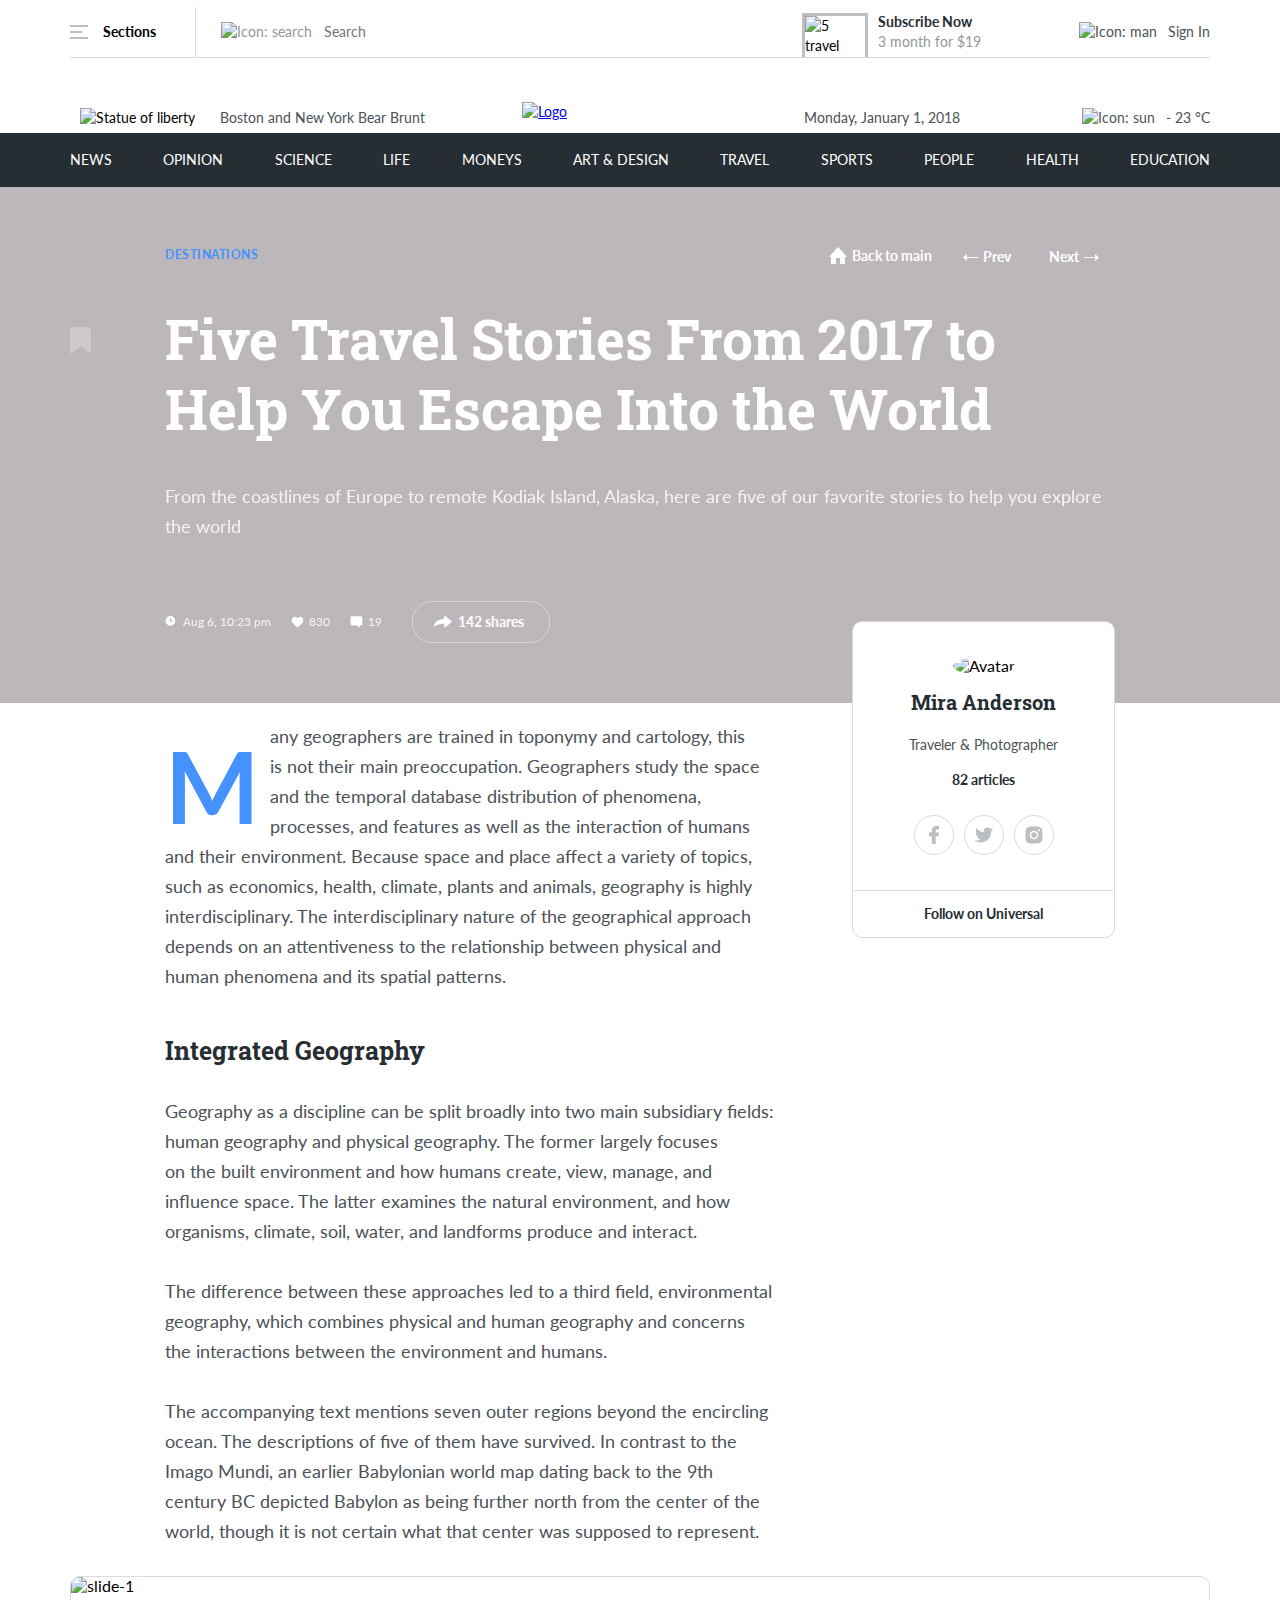
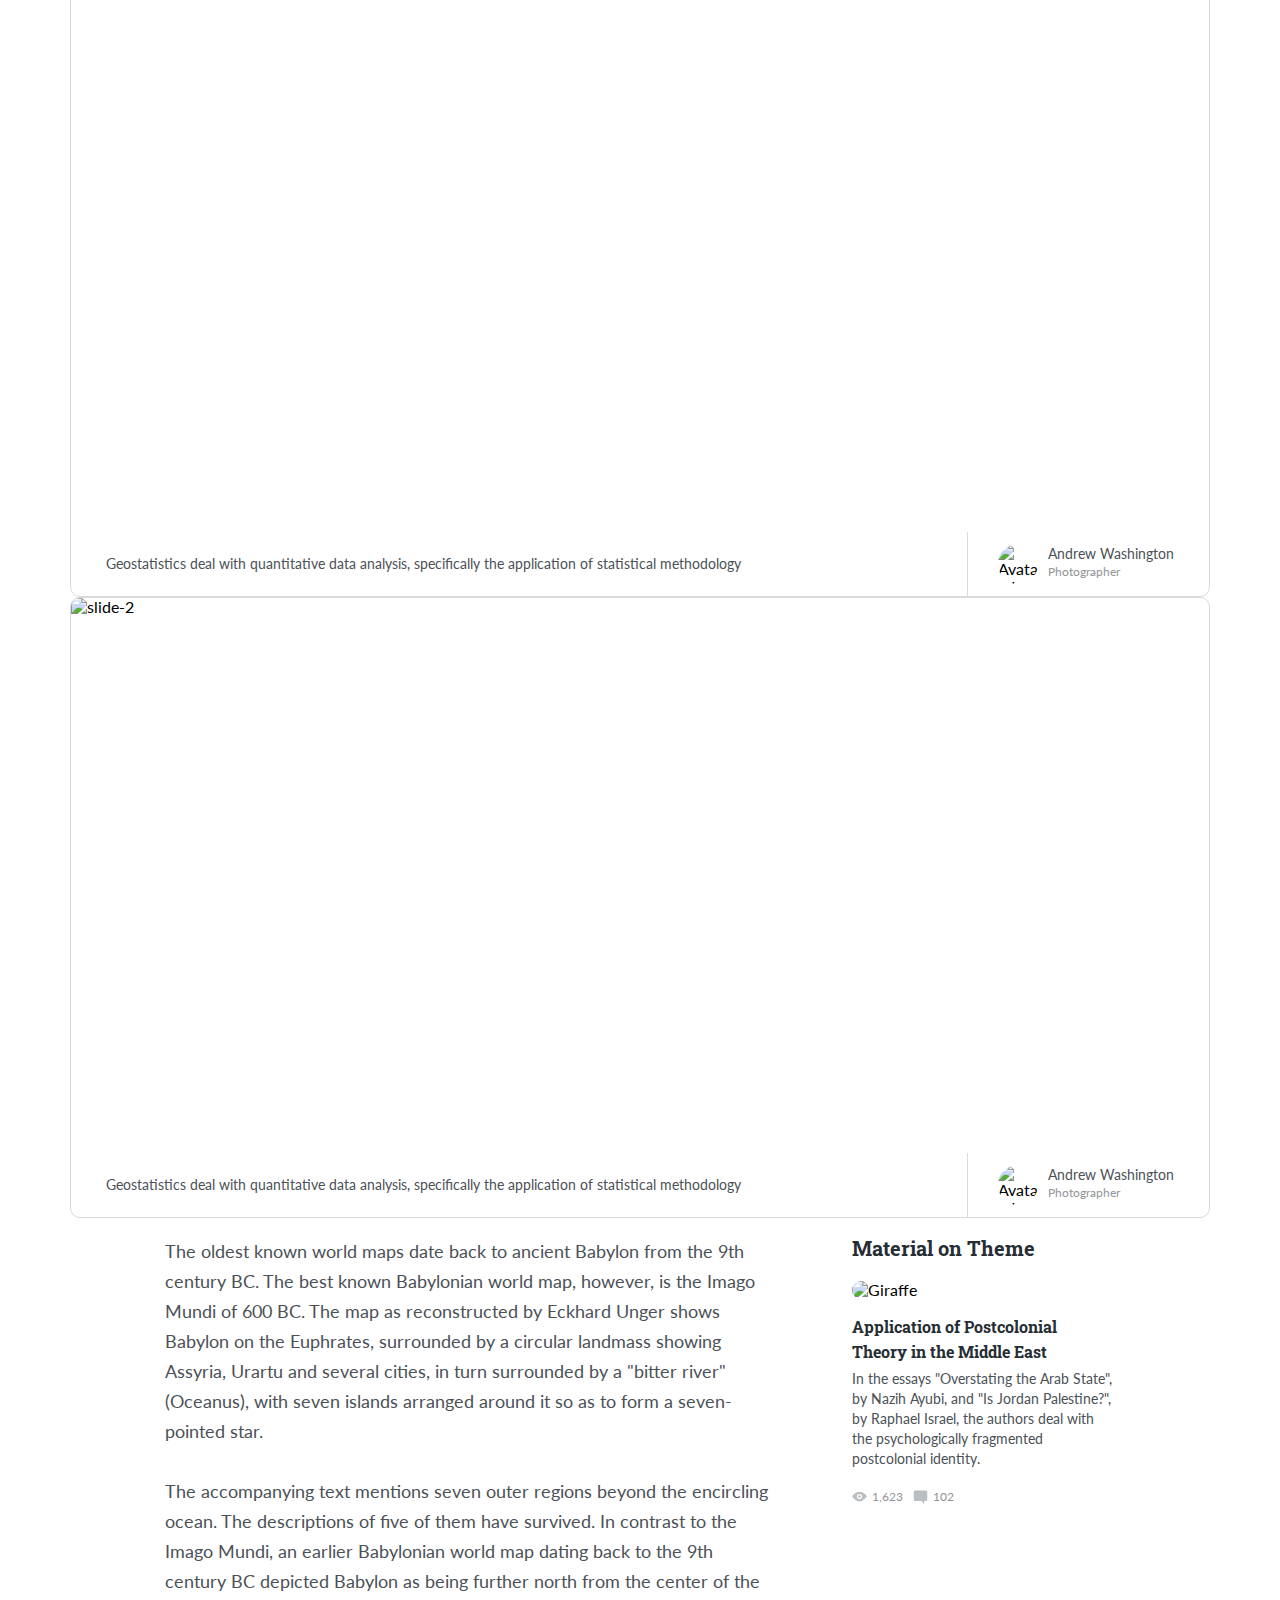
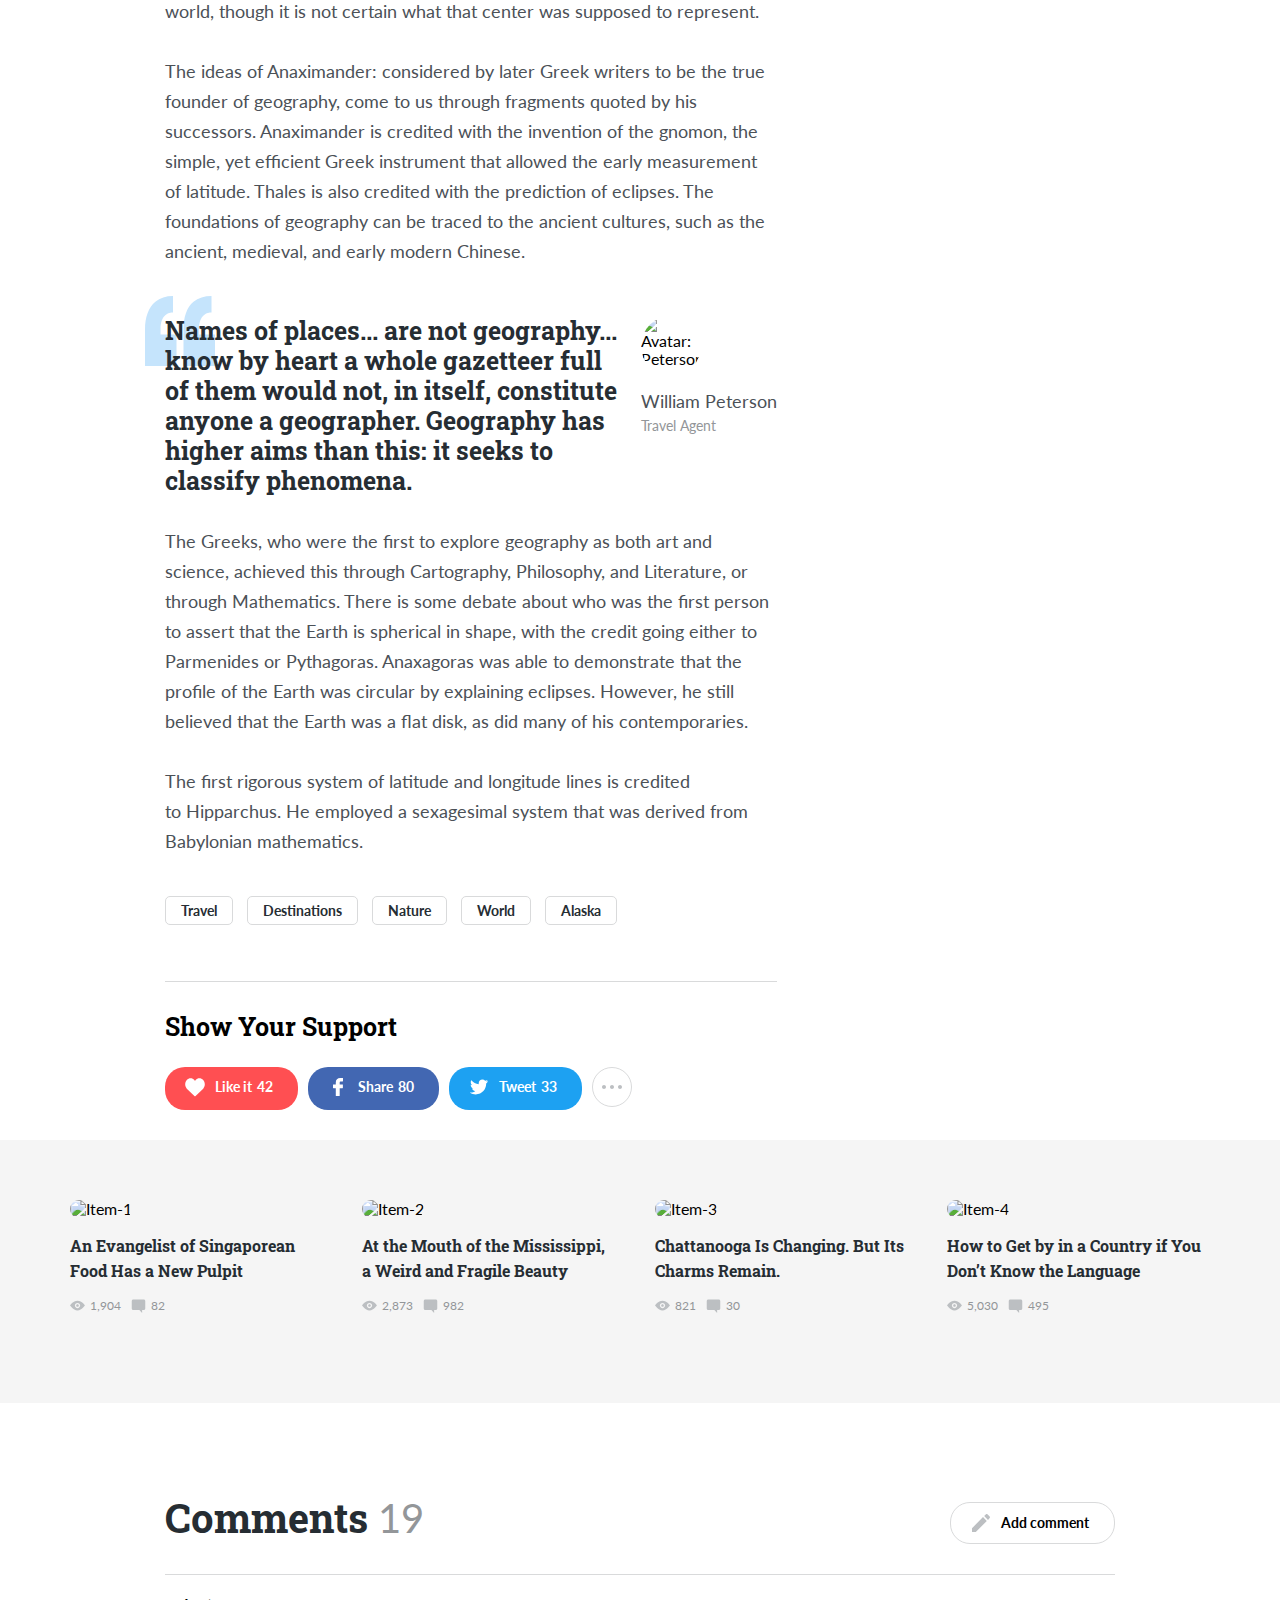
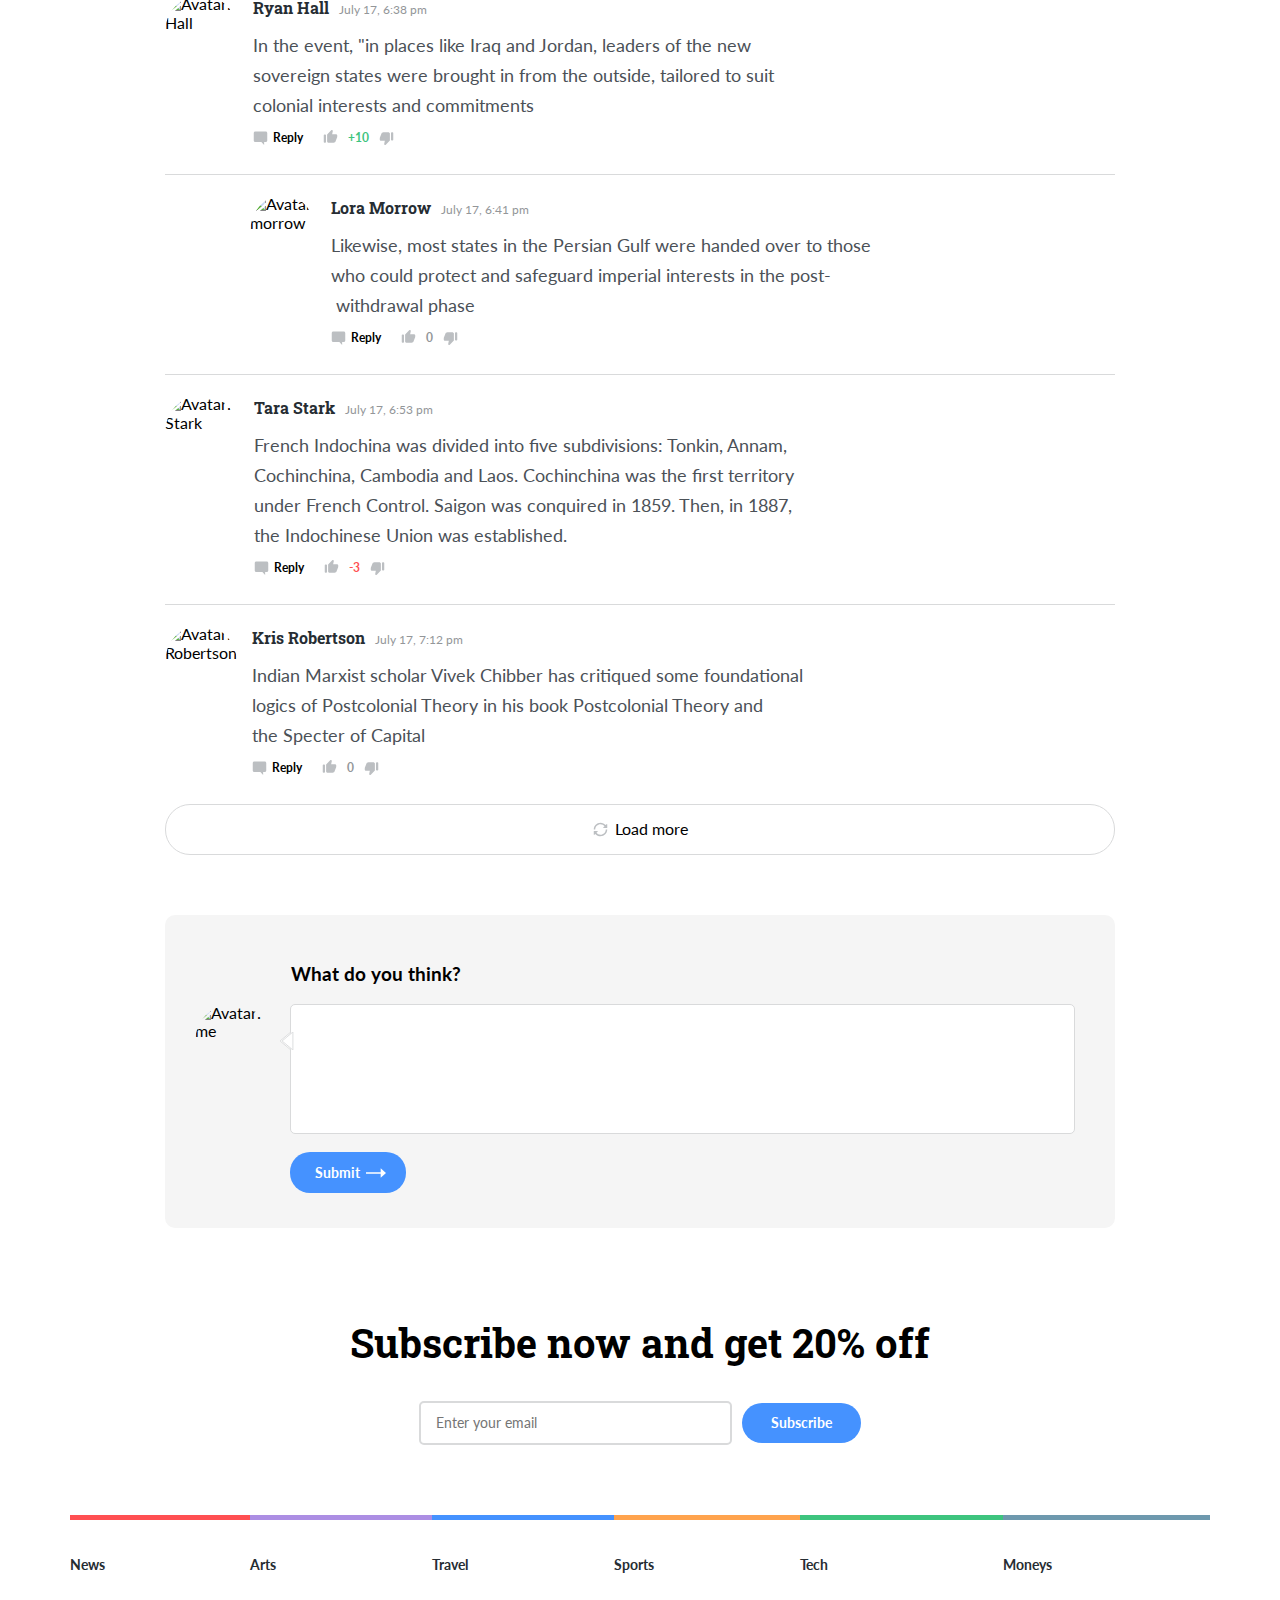
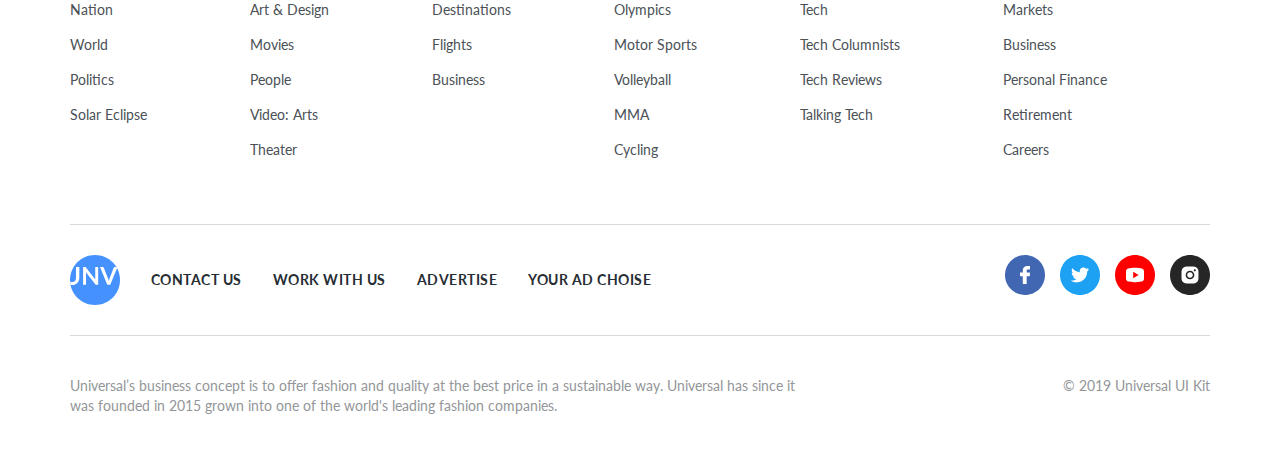
==== article-2.html @ b20f86b0 "fixed" ====
<!DOCTYPE html>
<html lang="en">
  <head>
    <meta charset="UTF-8" />
    <meta name="viewport" content="width=device-width, initial-scale=1.0" />
    <title>Magazine</title>
    <link rel="shortcut icon" href="favicon.ico" type="image/x-icon" />
    <link rel="icon" href="favicon.ico" type="image/x-icon" />
    <link
      href="https://fonts.googleapis.com/css2?family=Lato:wght@400;700&family=Roboto+Slab:wght@400;700&display=swap"
      rel="stylesheet"
    />
    <link rel="stylesheet" href="css/swiper-bundle.min.css" />
    <link rel="stylesheet" href="css/style.css" />
  </head>

  <body>
    <header class="header">
      <div class="header-top header__top">
        <div class="main-container header__container header__container--top">
          <button class="button header-top__button">
            <div class="button__lines">
              <span class="button__line button__line--long"></span>
              <span class="button__line button__line--short"></span>
              <span class="button__line button__line--long"></span>
            </div>
            <span class="button__sections">Sections</span>
          </button>
          <!-- /.sections -->
          <form action="#" class="search header-top__search">
            <img
              src="img/header/search.svg"
              alt="Icon: search"
              class="search__image"
            />
            <input type="text" class="search__input" placeholder="Search" />
          </form>
          <img
            src="img/header/stories.png"
            alt="5 travel stories"
            class="header-top__stories"
          />
          <a href="#" class="header-subscribe header-top__subscribe">
            <span class="header-subscribe__text">Subscribe Now</span>
            <span class="header-subscribe__price">3 month for $19</span>
          </a>
          <!-- /.header__subscribe -->
          <a href="#" class="sign-in header-top__sign-in">
            <img
              src="img/header/man.svg"
              alt="Icon: man"
              class="sign-in__man"
            />
            <span class="sign-in__text">Sign In</span>
          </a>
          <!-- /.header__sign-in -->
        </div>
        <!-- /.main-container header__container header__container--top -->
      </div>
      <!-- /.header-top -->
      <div class="header-bottom header__bottom">
        <div class="main-container header__container header__container--bottom">
          <img
            src="img/header/freedom.png"
            alt="Statue of liberty"
            class="header-bottom__freedom"
          />
          <!-- /.header__freedom -->
          <span class="header-bottom__text"
            >Boston and New York Bear Brunt</span
          >
          <a class="logo header-bottom__logo" href="index.html">
            <img src="img/header/logo.svg" alt="Logo" class="logo__image" />
          </a>
          <div class="header-bottom__date">Monday, January 1, 2018</div>
          <div class="header-bottom__weather">
            <img
              src="img/header/sun.svg"
              alt="Icon: sun"
              class="header-bottom__sun"
            /><span>- 23 °C</span>
          </div>
          <!-- /.header__weather -->
        </div>
        <!-- /.main-container header__container header__container--bottom -->
      </div>
      <!-- /.header__bottom -->
      <nav class="header-nav header__nav">
        <div class="main-container header__container header__container--nav">
          <a href="#" class="header-nav__link">News</a>
          <a href="#" class="header-nav__link">Opinion</a>
          <a href="#" class="header-nav__link">Science</a>
          <a href="#" class="header-nav__link">Life</a>
          <a href="#" class="header-nav__link">Moneys</a>
          <a href="#" class="header-nav__link">Art & Design</a>
          <a href="#" class="header-nav__link">Travel</a>
          <a href="#" class="header-nav__link">Sports</a>
          <a href="#" class="header-nav__link">People</a>
          <a href="#" class="header-nav__link">Health</a>
          <a href="#" class="header-nav__link">Education</a>
        </div>
        <!-- /.main-container header__container header__container--nav -->
      </nav>
      <!-- /.header__nav -->
    </header>

    <section class="hero hero-2">
      <div class="main-container">
        <svg class="hero__flag">
          <use xlink:href="img/sprite.svg#flag"></use>
        </svg>
        <div class="article-container hero__container">
          <span class="hero__destinations">Destinations</span>
          <nav class="hero__nav">
            <a href="#" class="hero__home">
              <svg class="hero__home-icon">
                <use xlink:href="img/sprite.svg#home"></use>
              </svg>
              <span class="hero__home-text">Back to main</span>
            </a>
            <a
              href="article.html"
              class="hero-button hero__button hero__button--prev"
            >
              <svg class="hero-button__icon hero-button__icon--prev">
                <use xlink:href="img/sprite.svg#arrow-prev"></use>
              </svg>
              <span class="hero-button__text hero-button__text--prev"
                >Prev</span
              >
            </a>
            <a
              href="article-2.html"
              class="hero-button hero__button hero__button--next"
            >
              <span class="hero-button__text hero-button__text--next"
                >Next</span
              >
              <svg class="hero-button__icon hero-button__icon--next">
                <use xlink:href="img/sprite.svg#arrow-next"></use>
              </svg>
            </a>
          </nav>
          <h1 class="hero__title">
            Five Travel Stories From 2017 to Help You Escape Into the World
          </h1>
          <div class="hero__description">
            From the coastlines of Europe to remote Kodiak Island, Alaska, here
            are five of our favorite stories to help you explore the world
          </div>
          <!-- /.hero__discription -->
          <div class="hero__info">
            <div class="hero__time">
              <svg class="hero__time-icon">
                <use xlink:href="img/sprite.svg#time"></use>
              </svg>
              <span class="hero__time-text">Aug 6, 10:23 pm</span>
            </div>
            <div class="hero__likes">
              <svg class="hero__likes-icon">
                <use xlink:href="img/sprite.svg#like"></use>
              </svg>
              <span class="hero__likes-text">830</span>
            </div>
            <div class="hero__comments">
              <svg class="hero__comments-icon">
                <use xlink:href="img/sprite.svg#comment"></use>
              </svg>
              <span class="hero__comments-text">19</span>
            </div>
            <div class="hero__shares">
              <svg class="hero__shares-icon">
                <use xlink:href="img/sprite.svg#share"></use>
              </svg>
              <span class="hero__shares-text">142 shares</span>
            </div>
          </div>
          <!-- /.hero__info -->
        </div>
        <!-- /.article-container -->
      </div>
      <!-- /.main-container hero__container -->
    </section>
    <!-- /.hero -->

    <section class="article">
      <div class="main-container">
        <div class="article-container article__container">
          <div class="article-author article__author">
            <div class="article-author__card">
              <img
                src="img/article/article-avatar.png"
                alt="Avatar"
                class="article-author__avatar"
              />
              <span class="article-author__name">Mira Anderson</span>
              <span class="article-author__profession"
                >Traveler & Photographer
              </span>
              <span class="article-author__articles">82 articles</span>
              <div class="article-author__socials">
                <svg class="article-author__social">
                  <use xlink:href="img/sprite.svg#fb-author"></use>
                </svg>
                <svg class="article-author__social">
                  <use xlink:href="img/sprite.svg#tw-author"></use>
                </svg>
                <svg class="article-author__social">
                  <use xlink:href="img/sprite.svg#inst-author"></use>
                </svg>
              </div>
            </div>
            <!-- /.article-author__card -->
            <a href="#" class="article-author__follow">Follow on Universal</a>
          </div>
          <!-- /.article__author -->

          <div class="article-text article__text">
            <p class="article-text__paragraph article-text__paragraph--1">
              Many geographers are trained in toponymy and cartology, this
              is not their main preoccupation. Geographers study the space
              and the temporal database distribution of phenomena, processes,
              and features as well as the interaction of humans and their
              environment. Because space and place affect a variety of topics,
              such as economics, health, climate, plants and animals, geography
              is highly interdisciplinary. The interdisciplinary nature of the
              geographical approach depends on an attentiveness
              to the relationship between physical and human phenomena and its
              spatial patterns.
            </p>
            <h3 class="article-text__title">Integrated Geography</h3>
            <!-- /.article__title -->
            <p class="article-text__paragraph">
              Geography as a discipline can be split broadly into two main
              subsidiary fields: human geography and physical geography. The
              former largely focuses on the built environment and how humans
              create, view, manage, and influence space. The latter examines the
              natural environment, and how organisms, climate, soil, water, and
              landforms produce and interact.
            </p>
            <p class="article-text__paragraph">
              The difference between these approaches led to a third field,
              environmental geography, which combines physical and human
              geography and concerns the interactions between the environment
              and humans.
            </p>
            <p class="article-text__paragraph">
              The accompanying text mentions seven outer regions beyond the
              encircling ocean. The descriptions of five of them have survived.
              In contrast to the Imago Mundi, an earlier Babylonian world map
              dating back to the 9th century BC depicted Babylon as being
              further north from the center of the world, though it is not
              certain what that center was supposed to represent.
            </p>
          </div>
          <!-- /.article-text article__text -->
        </div>
        <!-- /.article-container article__container -->

        <div class="article-slider article__slider">
          <div class="swiper-container article-swiper">
            <div class="swiper-wrapper">
              <div class="swiper-slide article-slider__slide">
                <img
                  class="article-slider__image"
                  src="img/article/slide-1.png"
                  alt="slide-1"
                />
                <div class="article-slider__info">
                  <div class="article-slider__text">
                    Geostatistics deal with quantitative data analysis,
                    specifically the application of statistical methodology
                  </div>
                  <!-- /.article-slider__text -->
                  <div class="article-slider__author">
                    <img
                      src="img/article/slider-avatar.png"
                      alt="Avatar: Washington"
                      class="article-slider__avatar"
                    />
                    <div class="article-slider__author-info">
                      <span class="article-slider__name"
                        >Andrew Washington</span
                      >
                      <span class="article-slider__profession"
                        >Photographer</span
                      >
                    </div>
                    <!-- /.article-slider__author-info -->
                  </div>
                  <!-- /.article-slider__author -->
                </div>
                <!-- /.article-slider__info -->
              </div>
              <div class="swiper-slide article-slider__slide">
                <img
                  class="article-slider__image"
                  src="img/article/slide-2.jpg"
                  alt="slide-2"
                />
                <div class="article-slider__info">
                  <div class="article-slider__text">
                    Geostatistics deal with quantitative data analysis,
                    specifically the application of statistical methodology
                  </div>
                  <!-- /.article-slider__text -->
                  <div class="article-slider__author">
                    <img
                      src="img/article/slider-avatar.png"
                      alt="Avatar: Washington"
                      class="article-slider__avatar"
                    />
                    <div class="article-slider__author-info">
                      <span class="article-slider__name"
                        >Andrew Washington</span
                      >
                      <span class="article-slider__profession"
                        >Photographer</span
                      >
                    </div>
                    <!-- /.article-slider__author-info -->
                  </div>
                  <!-- /.article-slider__author -->
                </div>
                <!-- /.article-slider__info -->
              </div>
              <!-- swiper-slide -->
            </div>
            <!-- /.swiper-wrapper article-slider -->
            <button class="article-slider__button article-slider__button--prev">
              <svg class="article-slider__arrow-prev">
                <use xlink:href="img/sprite.svg#arrow-article-prev"></use>
              </svg>
            </button>
            <button class="article-slider__button article-slider__button--next">
              <svg class="article-slider__arrow-next">
                <use xlink:href="img/sprite.svg#arrow-article-next"></use>
              </svg>
            </button>
          </div>
          <!-- /.swiper-container -->
        </div>
        <!-- /.article-slider -->

        <div class="article-container article__container">
          <div class="article-theme article__theme">
            <h3 class="article-theme__title-card">Material on Theme</h3>
            <img
              src="img/article/theme.png"
              alt="Giraffe"
              class="article-theme__image"
            />
            <h4 class="article-theme__title">
              Application of Postcolonial Theory in the Middle East
            </h4>
            <div class="article-theme__text">
              In the essays "Overstating the Arab State", by Nazih Ayubi, and
              "Is Jordan Palestine?", by Raphael Israel, the authors deal with
              the psychologically fragmented postcolonial identity.
            </div>
            <!-- /.article-theme__text -->
            <div class="article-theme__info">
              <div class="article-theme__views">
                <svg class="article-theme__views-icon">
                  <use xlink:href="img/sprite.svg#eye"></use>
                </svg>
                <span class="article-theme__views-text">1,623</span>
              </div>
              <!-- /.article-theme__views -->
              <div class="article-theme__comments">
                <svg class="article-theme__comments-icon">
                  <use xlink:href="img/sprite.svg#comment"></use>
                </svg>
                <span class="article-theme__comments-text">102</span>
              </div>
              <!-- /.article-theme__comments -->
            </div>
            <!-- /.article-theme__info -->
          </div>
          <!-- /.article__theme -->
          <div class="article-text article__text">
            <p class="article-text__paragraph">
              The oldest known world maps date back to ancient Babylon from the
              9th century BC. The best known Babylonian world map, however, is
              the Imago Mundi of 600 BC. The map as reconstructed by Eckhard
              Unger shows Babylon on the Euphrates, surrounded by a circular
              landmass showing Assyria, Urartu and several cities, in turn
              surrounded by a "bitter river" (Oceanus), with seven islands
              arranged around it so as to form a seven-pointed star.
            </p>
            <p class="article-text__paragraph">
              The accompanying text mentions seven outer regions beyond the
              encircling ocean. The descriptions of five of them have survived.
              In contrast to the Imago Mundi, an earlier Babylonian world map
              dating back to the 9th century BC depicted Babylon as being
              further north from the center of the world, though it is not
              certain what that center was supposed to represent.
            </p>
            <p class="article-text__paragraph">
              The ideas of Anaximander: considered by later Greek writers to be
              the true founder of geography, come to us through fragments quoted
              by his successors. Anaximander is credited with the invention of
              the gnomon, the simple, yet efficient Greek instrument that
              allowed the early measurement of latitude. Thales is also credited
              with the prediction of eclipses. The foundations of geography can
              be traced to the ancient cultures, such as the ancient, medieval,
              and early modern Chinese.
            </p>

            <div class="article-saying article__saying">
              <svg class="article-saying__quote">
                <use xlink:href="img/sprite.svg#quote"></use>
              </svg>
              <div class="article-saying__text">
                Names of places... are not geography... know by heart a whole
                gazetteer full of them would not, in itself, constitute anyone
                a geographer. Geography has higher aims than this: it seeks to
                classify phenomena.
              </div>
              <!-- /.article-saying__text -->
              <div class="article-saying__author">
                <img
                  src="img/article/saying-avatar.png"
                  alt="Avatar: Peterson"
                  class="article-saying__avatar"
                />
                <span class="article-saying__name">William Peterson</span>
                <span class="article-saying__profession">Travel Agent</span>
              </div>
              <!-- /.article-saying__author -->
            </div>
            <!-- /.article__saying -->
            <p class="article-text__paragraph">
              The Greeks, who were the first to explore geography as both art
              and science, achieved this through Cartography, Philosophy, and
              Literature, or through Mathematics. There is some debate about who
              was the first person to assert that the Earth is spherical in
              shape, with the credit going either to Parmenides or Pythagoras.
              Anaxagoras was able to demonstrate that the profile of the Earth
              was circular by explaining eclipses. However, he still believed
              that the Earth was a flat disk, as did many of his contemporaries.
            </p>
            <p class="article-text__paragraph">
              The first rigorous system of latitude and longitude lines is
              credited to Hipparchus. He employed a sexagesimal system that was
              derived from Babylonian mathematics.
            </p>

            <div class="article__tags">
              <span class="article__tag">Travel</span>
              <span class="article__tag">Destinations</span>
              <span class="article__tag">Nature</span>
              <span class="article__tag">World</span>
              <span class="article__tag">Alaska</span>
            </div>
            <!-- /.article__tags -->
          </div>
          <!-- /.article-text -->

          <div class="article-support article__support">
            <h3 class="article-support__title">Show Your Support</h3>
            <a
              href="#"
              class="article-support__link article-support__link--likes"
            >
              <svg class="article-support__likes-icon">
                <use xlink:href="img/sprite.svg#like"></use>
              </svg>
              <span class="article-support__likes-text">Like it</span>
              <span class="article-support__likes-number">42</span>
            </a>
            <a
              href="#"
              class="article-support__link article-support__link--facebook"
            >
              <svg class="article-support__facebook-icon">
                <use xlink:href="img/sprite.svg#fb-support"></use>
              </svg>
              <span class="article-support__facebook-text">Share</span>
              <span class="article-support__facebook-number">80</span>
            </a>
            <a
              href="#"
              class="article-support__link article-support__link--twitter"
            >
              <svg class="article-support__twitter-icon">
                <use xlink:href="img/sprite.svg#tw-support"></use>
              </svg>
              <span class="article-support__twitter-text">Tweet</span>
              <span class="article-support__twitter-number">33</span>
            </a>
            <a href="#" class="article-support__ellipsis">
              <svg class="article-support__ellipsis-icon">
                <use xlink:href="img/sprite.svg#ellipsis"></use>
              </svg>
            </a>
          </div>
          <!-- /.article__support -->
        </div>
        <!-- /.article-container article__container -->
      </div>
      <!-- /.main-container -->
    </section>
    <!-- /.article -->

    <section class="more-articles">
      <div class="main-container more-articles__container">
        <div class="more-articles__item-wrapper">
          <div class="more-articles__item">
            <img
              src="img/more-articles/item-1.png"
              alt="Item-1"
              class="more-articles__image"
            />
            <h4 class="more-articles__title">
              An Evangelist of Singaporean Food Has a New Pulpit
            </h4>
            <div class="more-articles__info">
              <div class="more-articles__views">
                <svg class="more-articles__views-icon">
                  <use xlink:href="img/sprite.svg#eye"></use>
                </svg>
                <span class="more-articles__views-text">1,904</span>
              </div>
              <!-- /.more-articles__views -->
              <div class="more-articles__comments">
                <svg class="more-articles__comments-icon">
                  <use xlink:href="img/sprite.svg#comment"></use>
                </svg>
                <span class="more-articles__comments-text">82</span>
              </div>
              <!-- /.more-articles__comments -->
            </div>
            <!-- /.more-articles__info -->
          </div>
          <!-- /.more-articles__item -->
        </div>
        <!-- /.main-container__item-wrapper -->

        <div class="more-articles__item-wrapper">
          <div class="more-articles__item">
            <img
              src="img/more-articles/item-2.png"
              alt="Item-2"
              class="more-articles__image"
            />
            <h4 class="more-articles__title">
              At the Mouth of the Mississippi, a Weird and Fragile Beauty
            </h4>
            <div class="more-articles__info">
              <div class="more-articles__views">
                <svg class="more-articles__views-icon">
                  <use xlink:href="img/sprite.svg#eye"></use>
                </svg>
                <span class="more-articles__views-text">2,873</span>
              </div>
              <!-- /.more-articles__views -->
              <div class="more-articles__comments">
                <svg class="more-articles__comments-icon">
                  <use xlink:href="img/sprite.svg#comment"></use>
                </svg>
                <span class="more-articles__comments-text">982</span>
              </div>
              <!-- /.more-articles__comments -->
            </div>
            <!-- /.more-articles__info -->
          </div>
          <!-- /.more-articles__item -->
        </div>
        <!-- /.more-articles__item-wrapper -->

        <div class="more-articles__item-wrapper">
          <div class="more-articles__item">
            <img
              src="img/more-articles/item-3.png"
              alt="Item-3"
              class="more-articles__image"
            />
            <h4 class="more-articles__title">
              Chattanooga Is Changing. But Its Charms Remain.
            </h4>
            <div class="more-articles__info">
              <div class="more-articles__views">
                <svg class="more-articles__views-icon">
                  <use xlink:href="img/sprite.svg#eye"></use>
                </svg>
                <span class="more-articles__views-text">821</span>
              </div>
              <!-- /.more-articles__views -->
              <div class="more-articles__comments">
                <svg class="more-articles__comments-icon">
                  <use xlink:href="img/sprite.svg#comment"></use>
                </svg>
                <span class="more-articles__comments-text">30</span>
              </div>
              <!-- /.more-articles__comments -->
            </div>
            <!-- /.more-articles__info -->
          </div>
          <!-- /.more-articles__item -->
        </div>
        <!-- /.more-articles__item-wrapper -->

        <div class="more-articles__item-wrapper">
          <div class="more-articles__item">
            <img
              src="img/more-articles/item-4.png"
              alt="Item-4"
              class="more-articles__image"
            />
            <h4 class="more-articles__title">
              How to Get by in a Country if You Don’t Know the Language
            </h4>
            <div class="more-articles__info">
              <div class="more-articles__views">
                <svg class="more-articles__views-icon">
                  <use xlink:href="img/sprite.svg#eye"></use>
                </svg>
                <span class="more-articles__views-text">5,030</span>
              </div>
              <!-- /.more-articles__views -->
              <div class="more-articles__comments">
                <svg class="more-articles__comments-icon">
                  <use xlink:href="img/sprite.svg#comment"></use>
                </svg>
                <span class="more-articles__comments-text">495</span>
              </div>
              <!-- /.more-articles__comments -->
            </div>
            <!-- /.more-articles__info -->
          </div>
          <!-- /.more-articles__item -->
        </div>
        <!-- /.more-articles__item-wrapper -->
      </div>
      <!-- /.main-container -->
    </section>
    <!-- /.more-articles -->

    <secion class="comments">
      <div class="article-container comments__container">
        <div class="comments__head">
          <h2 class="comments__title">Comments</h2>
          <span class="comments__number">19</span>
          <button class="comments__button-add">
            <svg class="comments__pencil">
              <use xlink:href="img/sprite.svg#pencil"></use>
            </svg>
            <span class="comments__add">Add comment</span>
          </button>
        </div>
        <!-- /.comments__head -->
        <div class="comments__comment">
          <img
            src="img/comments/hall.png"
            alt="Avatar: Hall"
            class="comments__avatar"
          />
          <div class="comments__message">
            <img
              src="img/comments/hall.png"
              alt="Avatar: Hall"
              class="comments__avatar comments__avatar--hidden"
            />
            <div class="comments__name-time">
              <span class="comments__name">Ryan Hall</span>
              <span class="comments__time">July 17, 6:38 pm</span>
            </div>
            <!-- /.comments__wrap -->
            <div class="comments__text">
              In the event, "in places like Iraq and Jordan, leaders of the new
              sovereign states were brought in from the outside, tailored
              to suit colonial interests and commitments
            </div>
            <!-- /.comments__text -->
            <div class="comments-info comments__info">
              <div class="comments-info__reply">
                <svg class="comments-info__icon comments-info__icon--reply">
                  <use xlink:href="img/sprite.svg#comment"></use>
                </svg>
                <span class="comments-info__text comments-info__text--reply">
                  Reply
                </span>
              </div>
              <!-- /.comments-info__reply -->
              <div class="comments-info__thumbs">
                <svg class="comments-info__icon comments-info__icon--thumb-up">
                  <use xlink:href="img/sprite.svg#thumb-up"></use>
                </svg>
                <span class="comments-info__text comments-info__text--hall"
                  >+10</span
                >
                <svg
                  class="comments-info__icon comments-info__icon--thumb-down"
                >
                  <use xlink:href="img/sprite.svg#thumb-down"></use>
                </svg>
              </div>
              <!-- /.comments-info__thumbs -->
            </div>
            <!-- /.comments-info comments__info -->
          </div>
          <!-- /.comments__message -->
        </div>
        <!-- /.comments__comment -->

        <div class="comments__comment comments__comment--under">
          <img
            src="img/comments/morrow.png"
            alt="Avatar: morrow"
            class="comments__avatar"
          />
          <div class="comments__message">
            <img
              src="img/comments/morrow.png"
              alt="Avatar: morrow"
              class="comments__avatar comments__avatar--hidden"
            />
            <div class="comments__name-time">
              <span class="comments__name">Lora Morrow</span>
              <span class="comments__time">July 17, 6:41 pm</span>
            </div>
            <!-- /.comments__name-time -->
            <div class="comments__text">
              Likewise, most states in the Persian Gulf were handed over to
              those who&nbsp;could protect and safeguard imperial interests in
              the post-&nbsp;withdrawal&nbsp;phase
            </div>
            <!-- /.comments__text -->
            <div class="comments-info comments__info">
              <div class="comments-info__reply">
                <svg class="comments-info__icon comments-info__icon--reply">
                  <use xlink:href="img/sprite.svg#comment"></use>
                </svg>
                <span class="comments-info__text comments-info__text--reply">
                  Reply
                </span>
              </div>
              <!-- /.comments-info__reply -->
              <div class="comments-info__thumbs">
                <svg class="comments-info__icon comments-info__icon--thumb-up">
                  <use xlink:href="img/sprite.svg#thumb-up"></use>
                </svg>
                <span class="comments-info__text comments-info__text--morrow"
                  >0</span
                >
                <svg
                  class="comments-info__icon comments-info__icon--thumb-down"
                >
                  <use xlink:href="img/sprite.svg#thumb-down"></use>
                </svg>
              </div>
              <!-- /.comments-info__thumbs -->
            </div>
            <!-- /.comments-info comments__info -->
          </div>
          <!-- /.comments__message -->
        </div>
        <!-- /.comments__comment--under -->

        <div class="comments__comment">
          <img
            src="img/comments/stark.png"
            alt="Avatar: Stark"
            class="comments__avatar"
          />
          <div class="comments__message">
            <img
              src="img/comments/stark.png"
              alt="Avatar: Stark"
              class="comments__avatar comments__avatar--hidden"
            />
            <div class="comments__name-time">
              <span class="comments__name">Tara Stark</span>
              <span class="comments__time">July 17, 6:53 pm</span>
            </div>
            <!-- /.comments__name-time -->
            <div class="comments__text">
              French Indochina was divided into five subdivisions: Tonkin,
              Annam, Cochinchina, Cambodia and Laos. Cochinchina was the first
              territory under French Control. Saigon was conquired in 1859.
              Then, in 1887, the Indochinese Union was established.
            </div>
            <!-- /.comments__text -->
            <div class="comments-info comments__info">
              <div class="comments-info__reply">
                <svg class="comments-info__icon comments-info__icon--reply">
                  <use xlink:href="img/sprite.svg#comment"></use>
                </svg>
                <span class="comments-info__text comments-info__text--reply">
                  Reply
                </span>
              </div>
              <!-- /.comments-info__reply -->
              <div class="comments-info__thumbs">
                <svg class="comments-info__icon comments-info__icon--thumb-up">
                  <use xlink:href="img/sprite.svg#thumb-up"></use>
                </svg>
                <span class="comments-info__text comments-info__text--stark"
                  >-3</span
                >
                <svg
                  class="comments-info__icon comments-info__icon--thumb-down"
                >
                  <use xlink:href="img/sprite.svg#thumb-down"></use>
                </svg>
              </div>
              <!-- /.comments-info__thumbs -->
            </div>
            <!-- /.comments-info comments__info -->
          </div>
          <!-- /.comments__message -->
        </div>
        <!-- /.comments__comment -->

        <div class="comments__comment">
          <img
            src="img/comments/robertson.png"
            alt="Avatar: Robertson"
            class="comments__avatar"
          />
          <div class="comments__message">
            <img
              src="img/comments/robertson.png"
              alt="Avatar: Robertson"
              class="comments__avatar comments__avatar--hidden"
            />
            <div class="comments__name-time">
              <span class="comments__name">Kris Robertson</span>
              <span class="comments__time">July 17, 7:12 pm</span>
            </div>
            <!-- /.comments__name-time -->
            <div class="comments__text">
              Indian Marxist scholar Vivek Chibber has critiqued some
              foundational logics of Postcolonial Theory in his book
              Postcolonial Theory and the Specter of Capital
            </div>
            <!-- /.comments__text -->
            <div class="comments-info comments__info">
              <div class="comments-info__reply">
                <svg class="comments-info__icon comments-info__icon--reply">
                  <use xlink:href="img/sprite.svg#comment"></use>
                </svg>
                <span class="comments-info__text comments-info__text--reply">
                  Reply
                </span>
              </div>
              <!-- /.comments-info__reply -->
              <div class="comments-info__thumbs">
                <svg class="comments-info__icon comments-info__icon--thumb-up">
                  <use xlink:href="img/sprite.svg#thumb-up"></use>
                </svg>
                <span class="comments-info__text comments-info__text--robertson"
                  >0</span
                >
                <svg
                  class="comments-info__icon comments-info__icon--thumb-down"
                >
                  <use xlink:href="img/sprite.svg#thumb-down"></use>
                </svg>
              </div>
              <!-- /.comments-info__thumbs -->
            </div>
            <!-- /.comments-info comments__info -->
          </div>
          <!-- /.comments__message -->
        </div>
        <!-- /.comments__comment -->

        <div class="comments__comment comments__comment--hidden">
          <img
            src="img/comments/robertson.png"
            alt="Avatar: Robertson"
            class="comments__avatar"
          />
          <div class="comments__message">
            <img
              src="img/comments/robertson.png"
              alt="Avatar: Robertson"
              class="comments__avatar comments__avatar--hidden"
            />
            <div class="comments__name-time">
              <span class="comments__name">Kris Robertson</span>
              <span class="comments__time">July 17, 7:12 pm</span>
            </div>
            <!-- /.comments__name-time -->
            <div class="comments__text">
              Indian Marxist scholar Vivek Chibber has critiqued some
              foundational logics of Postcolonial Theory in his book
              Postcolonial Theory and the Specter of Capital
            </div>
            <!-- /.comments__text -->
            <div class="comments-info comments__info">
              <div class="comments-info__reply">
                <svg class="comments-info__icon comments-info__icon--reply">
                  <use xlink:href="img/sprite.svg#comment"></use>
                </svg>
                <span class="comments-info__text comments-info__text--reply">
                  Reply
                </span>
              </div>
              <!-- /.comments-info__reply -->
              <div class="comments-info__thumbs">
                <svg class="comments-info__icon comments-info__icon--thumb-up">
                  <use xlink:href="img/sprite.svg#thumb-up"></use>
                </svg>
                <span class="comments-info__text comments-info__text--robertson"
                  >0</span
                >
                <svg
                  class="comments-info__icon comments-info__icon--thumb-down"
                >
                  <use xlink:href="img/sprite.svg#thumb-down"></use>
                </svg>
              </div>
              <!-- /.comments-info__thumbs -->
            </div>
            <!-- /.comments-info comments__info -->
          </div>
          <!-- /.comments__message -->
        </div>
        <!-- /.comments__comment comments__comment--hidden -->

        <div class="comments__comment comments__comment--hidden">
          <img
            src="img/comments/robertson.png"
            alt="Avatar: Robertson"
            class="comments__avatar"
          />
          <div class="comments__message">
            <img
              src="img/comments/robertson.png"
              alt="Avatar: Robertson"
              class="comments__avatar comments__avatar--hidden"
            />
            <div class="comments__name-time">
              <span class="comments__name">Kris Robertson</span>
              <span class="comments__time">July 17, 7:12 pm</span>
            </div>
            <div class="comments__text">
              Indian Marxist scholar Vivek Chibber has critiqued some
              foundational logics of Postcolonial Theory in his book
              Postcolonial Theory and the Specter of Capital
            </div>
            <!-- /.comments__text -->
            <div class="comments-info comments__info">
              <div class="comments-info__reply">
                <svg class="comments-info__icon comments-info__icon--reply">
                  <use xlink:href="img/sprite.svg#comment"></use>
                </svg>
                <span class="comments-info__text comments-info__text--reply">
                  Reply
                </span>
              </div>
              <!-- /.comments-info__reply -->
              <div class="comments-info__thumbs">
                <svg class="comments-info__icon comments-info__icon--thumb-up">
                  <use xlink:href="img/sprite.svg#thumb-up"></use>
                </svg>
                <span class="comments-info__text comments-info__text--robertson"
                  >0</span
                >
                <svg
                  class="comments-info__icon comments-info__icon--thumb-down"
                >
                  <use xlink:href="img/sprite.svg#thumb-down"></use>
                </svg>
              </div>
              <!-- /.comments-info__thumbs -->
            </div>
            <!-- /.comments-info comments__info -->
          </div>
          <!-- /.comments__message -->
        </div>
        <!-- /.comments__comment comments__comment--hidden -->

        <div class="comments__comment comments__comment--hidden">
          <img
            src="img/comments/robertson.png"
            alt="Avatar: Robertson"
            class="comments__avatar"
          />
          <div class="comments__message">
            <img
              src="img/comments/robertson.png"
              alt="Avatar: Robertson"
              class="comments__avatar comments__avatar--hidden"
            />
            <div class="comments__name-time">
              <span class="comments__name">Kris Robertson</span>
              <span class="comments__time">July 17, 7:12 pm</span>
            </div>
            <div class="comments__text">
              Indian Marxist scholar Vivek Chibber has critiqued some
              foundational logics of Postcolonial Theory in his book
              Postcolonial Theory and the Specter of Capital
            </div>
            <!-- /.comments__text -->
            <div class="comments-info comments__info">
              <div class="comments-info__reply">
                <svg class="comments-info__icon comments-info__icon--reply">
                  <use xlink:href="img/sprite.svg#comment"></use>
                </svg>
                <span class="comments-info__text comments-info__text--reply">
                  Reply
                </span>
              </div>
              <!-- /.comments-info__reply -->
              <div class="comments-info__thumbs">
                <svg class="comments-info__icon comments-info__icon--thumb-up">
                  <use xlink:href="img/sprite.svg#thumb-up"></use>
                </svg>
                <span class="comments-info__text comments-info__text--robertson"
                  >0</span
                >
                <svg
                  class="comments-info__icon comments-info__icon--thumb-down"
                >
                  <use xlink:href="img/sprite.svg#thumb-down"></use>
                </svg>
              </div>
              <!-- /.comments-info__thumbs -->
            </div>
            <!-- /.comments-info comments__info -->
          </div>
          <!-- /.comments__message -->
        </div>
        <!-- /.comments__comment comments__comment--hidden -->

        <button class="comments__load-button">
          <svg class="comments__load-icon">
            <use xlink:href="img/sprite.svg#load"></use>
          </svg>
          <span class="comments__more">Load more</span>
        </button>

        <div class="comments-my comments__my">
          <h3 class="comments-my__title">What do you think?</h3>
          <img
            src="img/comments/avatar.png"
            alt="Avatar: me"
            class="comments-my__avatar"
          />
          <div class="comments-my__select">
            <svg
              class="comments-my__select-icon comments-my__select-icon--main"
            >
              <use xlink:href="img/sprite.svg#select"></use>
            </svg>
            <svg
              class="comments-my__select-icon comments-my__select-icon--additional"
            >
              <use xlink:href="img/sprite.svg#select"></use>
            </svg>
          </div>
          <!-- /.comments-my__select -->
          <form action="send.php" method="POST" class="form comments-my__form">
            <textarea
              class="comments-my__message"
              name="message"
              minlength="100"
              required
            ></textarea>
            <button class="comments-my__button" type="submit">
              <span class="comments-my__submit">Submit</span>
              <svg class="comments-my__arrow">
                <use xlink:href="img/sprite.svg#arrow-next"></use>
              </svg>
            </button>
          </form>
        </div>
        <!-- /.comments-my comments__my -->
      </div>
      <!-- /.article-container -->
    </secion>
    <!-- /.comments -->

    <section class="footer">
      <div class="main-container footer__container">
        <div class="footer-subscribe footer__subscribe">
          <h2 class="footer-subscribe__title">Subscribe now and get 20% off</h2>
          <form
            action="send.php"
            method="POST"
            class="form footer-subscribe__form"
          >
            <div class="footer-subscribe__input-group">
              <input
                type="email"
                class="input footer-subscribe__input"
                placeholder="Enter your email"
                name="email"
                required
              />
            </div>
            <!-- /.input-group -->
            <button class="footer-subscribe__button" type="submit">
              Subscribe
            </button>
          </form>
        </div>
        <!-- /.subscribe -->

        <nav class="footer-nav footer__nav">
          <div class="footer-nav__column footer-nav__column--news">
            <h5 class="footer-nav__title">News</h5>
            <ul class="footer-nav__list">
              <li class="footer-nav__item">
                <a href="#" class="footer-nav__link">Nation</a>
              </li>
              <li class="footer-nav__item">
                <a href="#" class="footer-nav__link">World</a>
              </li>
              <li class="footer-nav__item">
                <a href="#" class="footer-nav__link">Politics</a>
              </li>
              <li class="footer-nav__item">
                <a href="#" class="footer-nav__link">Solar Eclipse</a>
              </li>
            </ul>
          </div>
          <!-- /.footer-nav__column -->
          <div class="footer-nav__column footer-nav__column--arts">
            <h5 class="footer-nav__title">Arts</h5>
            <ul class="footer-nav__list">
              <li class="footer-nav__item">
                <a href="#" class="footer-nav__link">Art & Design</a>
              </li>
              <li class="footer-nav__item">
                <a href="#" class="footer-nav__link">Movies</a>
              </li>
              <li class="footer-nav__item">
                <a href="#" class="footer-nav__link">People</a>
              </li>
              <li class="footer-nav__item">
                <a href="#" class="footer-nav__link">Video: Arts</a>
              </li>
              <li class="footer-nav__item">
                <a href="#" class="footer-nav__link">Theater</a>
              </li>
            </ul>
          </div>
          <!-- /.footer-nav__column -->
          <div class="footer-nav__column footer-nav__column--travel">
            <h5 class="footer-nav__title">Travel</h5>
            <ul class="footer-nav__list">
              <li class="footer-nav__item">
                <a href="#" class="footer-nav__link">Destinations</a>
              </li>
              <li class="footer-nav__item">
                <a href="#" class="footer-nav__link">Flights</a>
              </li>
              <li class="footer-nav__item">
                <a href="#" class="footer-nav__link">Business</a>
              </li>
            </ul>
          </div>
          <!-- /.footer-nav__column -->
          <div class="footer-nav__column footer-nav__column--sports">
            <h5 class="footer-nav__title">Sports</h5>
            <ul class="footer-nav__list">
              <li class="footer-nav__item">
                <a href="#" class="footer-nav__link">Olympics</a>
              </li>
              <li class="footer-nav__item">
                <a href="#" class="footer-nav__link">Motor Sports</a>
              </li>
              <li class="footer-nav__item">
                <a href="#" class="footer-nav__link">Volleyball</a>
              </li>
              <li class="footer-nav__item">
                <a href="#" class="footer-nav__link">MMA</a>
              </li>
              <li class="footer-nav__item">
                <a href="#" class="footer-nav__link">Cycling</a>
              </li>
            </ul>
          </div>
          <!-- /.footer-nav__column -->
          <div class="footer-nav__column footer-nav__column--tech">
            <h5 class="footer-nav__title">Tech</h5>
            <ul class="footer-nav__list">
              <li class="footer-nav__item">
                <a href="#" class="footer-nav__link">Tech</a>
              </li>
              <li class="footer-nav__item">
                <a href="#" class="footer-nav__link">Tech Columnists</a>
              </li>
              <li class="footer-nav__item">
                <a href="#" class="footer-nav__link">Tech Reviews</a>
              </li>
              <li class="footer-nav__item">
                <a href="#" class="footer-nav__link">Talking Tech</a>
              </li>
            </ul>
          </div>
          <!-- /.footer-nav__column -->
          <div class="footer-nav__column footer-nav__column--moneys">
            <h5 class="footer-nav__title">Moneys</h5>
            <ul class="footer-nav__list">
              <li class="footer-nav__item">
                <a href="#" class="footer-nav__link">Markets</a>
              </li>
              <li class="footer-nav__item">
                <a href="#" class="footer-nav__link">Business</a>
              </li>
              <li class="footer-nav__item">
                <a href="#" class="footer-nav__link">Personal Finance</a>
              </li>
              <li class="footer-nav__item">
                <a href="#" class="footer-nav__link">Retirement</a>
              </li>
              <li class="footer-nav__item">
                <a href="#" class="footer-nav__link">Careers</a>
              </li>
            </ul>
          </div>
          <!-- /.footer-nav__column -->
        </nav>

        <div class="footer-info footer__info">
          <div class="footer-info__contacts">
            <img
              src="img/footer/logo.svg"
              alt="Logo"
              class="footer-info__logo"
            />
            <a href="#" class="footer-info__link">Contact Us</a>
            <a href="#" class="footer-info__link">Work with Us</a>
            <a href="#" class="footer-info__link">Advertise</a>
            <a href="#" class="footer-info__link">Your Ad Choise</a>
          </div>
          <!-- /.footer-info__contacts -->
          <div class="footer-info__socials">
            <img
              src="img/footer/fb.svg"
              alt="Icon: facebook"
              class="footer-info__social"
            />
            <img
              src="img/footer/tw.svg"
              alt="Icon: twitter"
              class="footer-info__social"
            />
            <img
              src="img/footer/youtube.svg"
              alt="Icon: youtube"
              class="footer-info__social"
            />
            <img
              src="img/footer/instagram.svg"
              alt="Icon: instagram"
              class="footer-info__social"
            />
          </div>

          <!-- /.footer-info__social -->
        </div>
        <!-- /.footer__info -->
        <div class="footer-other footer__other">
          <div class="footer-other__text">
            Universal’s business concept is to offer fashion and quality at the
            best price in a sustainable way. Universal has since it was founded
            in 2015 grown into one of the world's leading fashion companies.
          </div>
          <div class="footer-other__copyright">© 2019 Universal UI Kit</div>
        </div>
        <!-- /.footer__other -->
      </div>
      <!-- /.main-container footer__container -->
    </section>
    <!-- /.footer -->

    <script src="js/swiper-bundle.min.js"></script>
    <script
      src="https://code.jquery.com/jquery-3.5.1.min.js"
      integrity="sha256-9/aliU8dGd2tb6OSsuzixeV4y/faTqgFtohetphbbj0="
      crossorigin="anonymous"
    ></script>
    <script src="js/jquery.validate.min.js"></script>
    <script src="js/main.js"></script>
  </body>
</html>
---- css/style.css ----
*{box-sizing:border-box}body{font-family:'Lato', sans-serif}.main-container{max-width:1140px;margin:auto;position:relative}.article-container{max-width:950px;margin:auto;position:relative}button{cursor:pointer;border:none;outline:none}form{outline:none}/*! normalize.css v8.0.1 | MIT License | github.com/necolas/normalize.css */html{line-height:1.15;-webkit-text-size-adjust:100%}body{margin:0}main{display:block}h1{font-size:2em;margin:0.67em 0}hr{box-sizing:content-box;height:0;overflow:visible}pre{font-family:monospace, monospace;font-size:1em}a{background-color:transparent}abbr[title]{border-bottom:none;text-decoration:underline;text-decoration:underline dotted}b,strong{font-weight:bolder}code,kbd,samp{font-family:monospace, monospace;font-size:1em}small{font-size:80%}sub,sup{font-size:75%;line-height:0;position:relative;vertical-align:baseline}sub{bottom:-0.25em}sup{top:-0.5em}img{border-style:none}button,input,optgroup,select,textarea{font-family:inherit;font-size:100%;line-height:1.15;margin:0}button,input{overflow:visible}button,select{text-transform:none}button,[type="button"],[type="reset"],[type="submit"]{-webkit-appearance:button}button::-moz-focus-inner,[type="button"]::-moz-focus-inner,[type="reset"]::-moz-focus-inner,[type="submit"]::-moz-focus-inner{border-style:none;padding:0}button:-moz-focusring,[type="button"]:-moz-focusring,[type="reset"]:-moz-focusring,[type="submit"]:-moz-focusring{outline:1px dotted ButtonText}fieldset{padding:0.35em 0.75em 0.625em}legend{box-sizing:border-box;color:inherit;display:table;max-width:100%;padding:0;white-space:normal}progress{vertical-align:baseline}textarea{overflow:auto}[type="checkbox"],[type="radio"]{box-sizing:border-box;padding:0}[type="number"]::-webkit-inner-spin-button,[type="number"]::-webkit-outer-spin-button{height:auto}[type="search"]{-webkit-appearance:textfield;outline-offset:-2px}[type="search"]::-webkit-search-decoration{-webkit-appearance:none}::-webkit-file-upload-button{-webkit-appearance:button;font:inherit}details{display:block}summary{display:list-item}template{display:none}[hidden]{display:none}.header{font-style:normal;font-weight:normal;font-size:14px;line-height:20px;padding-top:7px}.header__fixed{top:0;width:100%;background:#fff;position:fixed;z-index:100}.header__container--top{display:grid;grid-template-columns:11% repeat(10, 1fr) 11%;align-items:center;border-bottom:1px solid #D9DADB}.header__container--bottom{display:grid;grid-template-columns:11% repeat(10, 1fr) 11%;align-items:center}.header__container--nav{display:flex;justify-content:space-between}.header-subscribe__text{display:block;font-style:normal;font-weight:bold;color:#262D33}.header-subscribe__price{font-style:normal;font-weight:normal;color:#939699}.header-top__button{display:flex;align-items:center;padding:15px 25px 15px 0;background-color:#fff;border:none}.header-top__search{padding:15px 0 15px 25px;grid-column:2;grid-column:2 / 8;display:flex;align-items:center;margin-right:auto;color:#939699}.header-top__stories{width:66px;height:44px;border:3px solid #BCBFC2;border-bottom:none;margin-right:10px;grid-column:10;align-self:end}.header-top__subscribe{grid-column:11 / 13;text-decoration:none}.header-bottom{margin-top:44px}.header-bottom__freedom{max-width:100%;justify-self:end}.header-bottom__text{margin-right:auto;padding-left:25px;grid-column:2 / 6;color:#4B5157}.header-bottom__logo{margin-left:auto;margin-right:auto;grid-column:6 / 9;width:184px;height:31px}.header-bottom__date{grid-column:10 / 13;color:#4B5157}.header-bottom__weather{grid-column:13 / 14;justify-self:end;display:flex;align-items:center;color:#4B5157}.header-bottom__sun{margin-right:11px}.header-nav{background-color:#262D33;padding:17px 0;text-transform:uppercase}.header-nav__link{color:#fff;text-decoration:none}.button__lines{width:18px;height:14px;display:flex;flex-direction:column;justify-content:space-between;margin-right:15px;outline:none;border:none}.button__line{background-color:#BCBFC2}.button__line--long{width:18px;height:2px}.button__line--short{width:12px;height:2px}.button__sections{font-style:normal;font-weight:bold;font-size:14px;line-height:20px}.search{border-left:1px solid #D9DADB}.search__image{margin-right:10px}.search__input{outline:none;border:none}.sign-in{grid-column:13 / 14;justify-self:end;display:flex;align-items:center;text-decoration:none;color:#4B5157}.sign-in__man{margin-right:11px}.logo__image{width:100%;height:100%}.background-compilation{background-color:#262D33;padding:30px 0 315px 0;width:100%}.compilation{background:#30363D;border-radius:10px;display:flex;justify-content:space-between;padding:25px}.compilation__item{display:flex;justify-content:space-between;align-items:center;max-width:261px;border-right:1px solid #4B5157;padding-right:25px}.compilation__item:last-child{border:none;padding-right:0}.compilation__text{max-width:155px;margin-right:15px;font-family:Roboto Slab;font-style:normal;font-weight:bold;font-size:16px;line-height:25px;color:#fff}.compilation__image{object-fit:cover;height:65px}.recommendations{background-color:#E5E5E5;height:316px}.recommendations__container{position:relative;min-height:570px;height:316px}.recommendations__tabs{display:flex;position:absolute;top:-300px}.recommendations__overlay{position:fixed;left:0;top:0;right:0;bottom:0;z-index:100;visibility:hidden}.recommendations__overlay--visible{visibility:visible}.recommendations__video{display:none;top:-50%;width:100%;height:92%;position:absolute}.recommendations__video--visible{display:block;z-index:100}.recommendations__list{height:570px;display:flex;flex-wrap:wrap;list-style:none;padding:0;background-color:#fff;border-radius:0 10px 10px 0}.content{position:relative;flex-shrink:0;padding-left:0;flex-basis:77%;height:570px;border-radius:10px 0 0 10px;overflow:hidden}.content::after{content:'';position:absolute;width:100%;height:100%;top:0;right:0;bottom:0;left:0;background:linear-gradient(0deg, rgba(64,48,61,0.35), rgba(64,48,61,0.35))}.content__item{display:none;width:100%;height:100%;padding:55px 55px 95px 55px;left:0;background-repeat:no-repeat;background-size:cover}.content__item--visible{display:flex;flex-wrap:wrap;align-content:space-between;height:100%}.content__item--food{background-image:url(../img/recommendations/food.png)}.content__item--cars{background-image:url(../img/recommendations/cars.jpg);background-position:right}.content__item--movies{background-image:url(../img/recommendations/movies.jpg)}.content__item--nfl{background-image:url(../img/recommendations/nfl.jpg)}.content__item--tech{background-image:url(../img/recommendations/tech.jpg)}.content__author{flex-basis:100%;display:flex;align-self:flex-start;margin-bottom:145px;z-index:1}.content__avatar{border-radius:50%;margin-right:10px;width:45px;height:45px}.content__info{max-width:121px}.content__name{font-style:normal;font-weight:normal;font-size:14px;line-height:20px;color:#fff;opacity:0.85}.content__sign{font-style:normal;font-weight:normal;font-size:12px;line-height:15px;color:#fff;opacity:0.4}.content__destinations{flex-basis:100%;align-self:center;font-style:normal;font-weight:bold;font-size:12px;line-height:15px;letter-spacing:0.5px;text-transform:uppercase;color:#4592FF;text-shadow:2px 2px 3px #000000;margin-bottom:25px;z-index:1}.content__title{max-width:600px;flex-basis:100%;font-family:Roboto Slab;font-style:normal;font-weight:bold;font-size:40px;line-height:50px;color:#fff;margin:0 0 25px 0;z-index:1}.content__more{flex-basis:30%;padding:10px 20px 10px 25px;max-width:138px;margin-right:30px;align-self:center;font-style:normal;font-weight:bold;font-size:14px;line-height:20px;color:#fff;background-color:#4592FF;border-radius:20px;text-decoration:none;z-index:1}.content__arrow{margin-left:6px}.content__view-container{display:flex;z-index:1}.content__button{background:none}.content__play{padding:17px;margin-right:10px;border-radius:50%;border:2px solid rgba(255,255,255,0.4)}.content__location{margin-right:auto;align-self:center;max-width:190px;font-style:normal;font-weight:normal;font-size:14px;line-height:20px;color:#fff;opacity:0.85;z-index:1}.content__duration{font-style:normal;font-weight:normal;font-size:12px;line-height:15px;color:#fff;opacity:0.4;z-index:1}.list__title{font-style:normal;font-weight:bold;font-size:14px;line-height:20px;letter-spacing:0.5px;text-transform:uppercase;color:#262D33;padding:20px 25px;flex-basis:100%}.list__item{position:relative;padding-left:25px;padding-right:25px;padding-top:17px;padding-bottom:18px;flex-basis:100%;border-top:1px solid #D9DADB;cursor:pointer}.list__item--visible{background-color:#F5F5F5;border-radius:0 0 10px 0}.item__title{margin:0;margin-bottom:8px;font-style:normal;font-weight:bold;font-size:12px;line-height:15px;letter-spacing:0.5px;text-transform:uppercase}.item__title--turquoise{color:#3BBDC4}.item__title--blue{color:#6e99ae}.item__title--purple{color:#AC8EE3}.item__title--orange{color:#FFA34D}.item__title--green{color:#3DC47E}.item__description{display:inline;margin-right:5px;font-style:normal;font-weight:normal;font-size:14px;line-height:20px;color:#4B5157}.item__play{padding:7px;border:1px solid #BCBFC2;border-radius:50%;margin-bottom:-6px}.item__select{display:none;position:absolute;left:-12px;top:50%;transform:translateY(-60%);z-index:10}.item__select--visible{display:block}.grid{background-color:#E5E5E5;padding-bottom:60px}.grid__container{display:grid;grid-template-columns:repeat(4, minmax(min-content, 1fr));grid-template-rows:repeat(4, minmax(min-content, 1fr));grid-gap:30px}.grid__item{background-color:#fff;border-radius:10px;overflow:hidden}.grid__item--1{grid-column:1/3;grid-row:span 2;padding:15px 0 0 0;display:flex;flex-wrap:wrap}.grid__item--2{position:relative;grid-column:3;grid-row:span 2;display:flex;flex-wrap:wrap;align-content:space-between;padding:18px 18px 25px 18px;background-image:url(../img/grid/art.png);background-repeat:no-repeat;background-size:cover;background-position:right}.grid__item--2::after{content:'';position:absolute;width:100%;height:100%;top:0;right:0;bottom:0;left:0;background:linear-gradient(0deg, rgba(64,48,61,0.35), rgba(64,48,61,0.35))}.grid__item--3{grid-column:1/2;grid-row:span 2}.grid__item--4{grid-column:2/3;grid-row:span 1;padding:25px 25px 30px 25px;display:flex;flex-direction:column;justify-content:space-between}.grid__item--5{grid-column:3/4;grid-row:span 1;padding:25px 25px 30px 25px;display:flex;flex-direction:column;justify-content:space-between}.grid__item--6{grid-column:2/3;grid-row:span 1;padding:25px 25px 30px 25px;display:flex;flex-direction:column;justify-content:space-between}.grid__item--7{grid-column:3/4;grid-row:span 1;padding:25px 25px 30px 25px;display:flex;flex-direction:column;justify-content:space-between}.grid__columns{grid-column:4/5;grid-row:1/5;background-color:#6E99AE;border-radius:10px;z-index:0}.grid-item__main{flex-basis:40%;height:80%;flex-grow:1;padding-left:35px}.grid-item__category{font-style:normal;font-weight:bold;font-size:12px;line-height:15px;letter-spacing:0.5px;text-transform:uppercase}.grid-item__category--blue{color:#6E99AE}.grid-item__category--purple{color:#E7D9FF;flex-basis:100%;margin:0;z-index:1}.grid-item__title{font-family:Roboto Slab;font-style:normal;font-weight:bold}.grid-item__title--car{font-size:25px;line-height:30px;color:#262D33}.grid-item__title--art{max-width:175px;font-size:16px;line-height:25px;letter-spacing:0.5px;text-transform:uppercase;color:#fff;margin-bottom:15px;z-index:1}.grid-item__title--cat{margin:15px 25px 30px 25px;font-size:16px;line-height:25px;color:#262D33}.grid-item__title--other{font-size:16px;line-height:25px;color:#262D33;margin:0}.grid-item__text{font-style:normal;font-weight:normal;font-size:14px;line-height:20px;color:#4B5157}.grid-item__image{object-fit:cover}.grid-item__image--car{height:80%;flex-basis:292px}.grid-item__image--cat{width:100%}.grid-item__minor{flex-basis:100%;display:flex;align-items:center;justify-content:space-between;padding:12px 35px;border-top:1px solid #D9DADB}.grid-item__author--1{display:flex;align-items:center;justify-content:space-between;flex-basis:430px}.grid-item__author--2{max-height:45px;display:flex;flex-direction:column;flex-wrap:wrap;z-index:1}.grid-item__avatar--30{width:30px;height:30px;border-radius:50%}.grid-item__avatar--45{max-width:45px;height:45px;border-radius:50%;margin-right:10px;flex-basis:100%}.grid-item__name{font-style:normal;font-size:14px;line-height:20px}.grid-item__name--miller{font-weight:bold;color:#262D33}.grid-item__name--jenkins{font-weight:normal;color:#fff;flex-basis:50%;margin-right:50px;opacity:0.85}.grid-item__comment{margin-right:auto;margin-left:auto}.grid-item__text-comment{font-style:normal;font-weight:normal;font-size:14px;line-height:20px;color:#4B5157}.grid-item__comments--car{flex-basis:41px;display:flex;align-items:center;justify-content:space-between}.grid-item__comments--art{flex-basis:34px;display:flex;align-items:center;justify-content:space-between}.grid-item__number-comments{font-style:normal;font-weight:normal;font-size:12px;line-height:15px;color:#939699}.grid-item__number-likes{font-style:normal;font-weight:normal;font-size:12px;line-height:15px;color:#fff;opacity:0.4}.grid-item__popular{flex-basis:100%;max-width:66px;flex-grow:0;margin-bottom:100px;font-style:normal;font-weight:bold;font-size:12px;line-height:15px;color:#fff;padding:5px 12px;border-radius:3px;background-color:#3DC47E;z-index:1}.grid-item__info{flex-basis:50%;display:flex;justify-content:space-between;max-height:15px}.grid-item__date--art{font-style:normal;font-weight:normal;font-size:12px;line-height:15px;color:#fff;opacity:0.4;margin-right:10px}.grid-item__date--other{font-style:normal;font-weight:normal;font-size:12px;line-height:15px;color:#939699}.grid-item__icon-comments{margin-right:5px}.grid-item__likes{flex-basis:41px;display:flex;align-items:center;justify-content:space-between}.grid-columns{display:flex;flex-wrap:wrap;align-content:space-between;justify-content:space-between}.grid-columns__title{flex-basis:100%;padding:20px 25px;margin:0;font-style:normal;font-weight:bold;font-size:14px;line-height:20px;letter-spacing:0.5px;text-transform:uppercase;color:#fff;border-bottom:1px solid #B4D1E0}.grid-columns__title-item{font-family:Roboto Slab;font-style:normal;font-weight:bold;font-size:20px;line-height:25px;color:#fff;margin:0 0 15px 0}.grid-columns__item{position:relative;margin-left:33px;margin-right:25px;padding-top:45px;padding-bottom:40px;border-bottom:1px solid #B4D1E0}.grid-columns__item:nth-child(4){border:none}.grid-columns__item::before{content:'';position:absolute;left:-10px;top:33px;width:40px;height:40px;background-image:url(../img/grid/Quote.svg);background-repeat:no-repeat;z-index:-1}.grid-columns__more{padding:11px 95px 14px 95px;flex-basis:100%;text-decoration:none;font-style:normal;font-weight:bold;font-size:14px;line-height:20px;color:#fff;border-top:1px solid #B4D1E0}.grid-columns__author{display:flex;flex-direction:column;flex-wrap:wrap;align-content:flex-start;height:45px}.grid-columns__avatar{width:45px;border-radius:50%;margin-right:10px}.grid-columns__name{flex-basis:50%;font-style:normal;font-weight:normal;font-size:14px;line-height:20px;color:#D1E2EB}.grid-columns__profession{flex-basis:50%;font-style:normal;font-weight:normal;font-size:12px;line-height:15px;color:#D1E2EB}.flower{background-image:url(../img/flower/flower.png);background-position:center;height:270px;padding:50px 210px 55px 210px}.flower__container{display:flex;flex-wrap:wrap;justify-content:center;align-content:space-between;height:100%}.flower__title{text-align:center;margin:0;font-family:Roboto Slab;font-style:normal;font-weight:bold;font-size:40px;line-height:50px;color:#fff}.flower__more{padding:10px 20px;background:#4592FF;border-radius:20px;font-style:normal;font-weight:bold;font-size:14px;line-height:20px;color:#fff;text-decoration:none}.flower__arrow{margin-left:5px}.articles{background-color:#E5E5E5}.articles__container{display:flex;justify-content:space-between;align-items:flex-start;padding:60px 0}.articles__categories{padding:0 25px;border-radius:10px;overflow:hidden;background-color:#fff;flex-basis:848px;margin-right:29px}.articles-categories__card{position:relative;padding-top:25px;padding-bottom:25px;height:245px;display:flex;flex-wrap:wrap;justify-content:space-between;flex-direction:column;border-bottom:1px solid #BCBFC2}.articles-categories__card:last-child{border:none}.articles-categories__image{object-fit:cover;margin-right:25px;width:336px}.articles-categories__category{margin-top:5px;margin-bottom:0;font-style:normal;font-weight:bold;font-size:12px;line-height:15px;letter-spacing:0.5px;text-transform:uppercase}.articles-categories__category--flights{color:#4592FF}.articles-categories__category--food{color:#3BBDC4}.articles-categories__category--science{color:#FF4F52}.articles-categories__category--health{color:#3BBDC4}.articles-categories__category--art{color:#AC8EE3}.articles-categories__title{margin-top:0;margin-bottom:0;max-width:426px;font-family:Roboto Slab;font-style:normal;font-weight:bold;font-size:20px;line-height:25px;color:#262D33}.articles-categories__text{max-width:430px;font-style:normal;font-weight:normal;font-size:14px;line-height:20px;color:#4B5157}.articles-categories__info{display:flex;align-items:center;max-height:15px;margin-bottom:5px;font-style:normal;font-weight:normal;font-size:12px;line-height:15px;color:#939699}.articles-categories__date{margin-right:10px}.articles-categories__comments{margin-right:10px;display:flex;align-items:center}.articles-categories__icon-comments{margin-right:5px}.articles-categories__likes{display:flex;align-items:center}.articles-categories__icon-likes{margin-right:5px}.articles-categories__flag{position:absolute;width:14px;height:18px;right:0;top:25;cursor:pointer;fill:#BCBFC2}.articles-categories__flag--select{fill:#FF4F52}.articles__recommendation{border-radius:10px;overflow:hidden;background-color:#fff;flex-basis:263px;height:auto;display:flex;flex-direction:column}.articles-recommendation__title{margin:0;padding:20px 25px 20px 25px;border-bottom:1px solid #D9DADB;font-style:normal;font-weight:bold;font-size:14px;line-height:20px;letter-spacing:0.5px;text-transform:uppercase;color:#262D33}.articles-recommendation__title-item{max-width:143px;font-style:normal;font-weight:normal;font-size:14px;line-height:20px;color:#4B5157;height:50%;margin:0}.articles-recommendation__items{margin:0;list-style:none;padding:0;border-bottom:1px solid #D9DADB}.articles-recommendation__item{display:flex;flex-direction:column;flex-wrap:wrap;justify-content:space-between;padding:17px 0;margin:0 25px;height:94px;border-bottom:1px solid #D9DADB}.articles-recommendation__item:last-child{border:none}.articles-recommendation__image{margin-right:10px}.articles-recommendation__time{font-style:normal;font-weight:normal;font-size:12px;line-height:15px;color:#939699}.articles-recommendation__more{align-self:center;padding-top:11px;padding-bottom:14px;font-style:normal;font-weight:bold;font-size:14px;line-height:20px;color:#262D33;text-decoration:none}.swiper-pagination-bullets{display:flex;justify-content:space-between;width:100%;z-index:1}.swiper-pagination-bullet{width:8px;height:8px;background-color:#D9DADB;display:inline-block;border-radius:50%;margin:0 3px;outline:none;cursor:pointer}.swiper-pagination-bullet-active{background-color:#fff}.useful{background-color:#262D33;height:100%}.useful-swiper{width:555px;height:570px;margin-left:0;margin-right:30px;display:flex;justify-content:center}.useful__container{display:flex;flex-direction:column;flex-wrap:wrap;height:690px;padding:60px 0}.useful__hot{position:relative;background-size:cover;background-repeat:no-repeat;height:100%;width:100%;padding:0 18px;display:flex;flex-wrap:wrap;align-content:space-between;justify-content:center;border-radius:10px;overflow:hidden}.useful__hot--1{background-image:url(../img/useful/slide-1.png)}.useful__hot--2{background-image:url(../img/useful/slide-2.jpg)}.useful__hot--3{background-image:url(../img/useful/slide-3.jpg)}.useful__hot--4{background-image:url(../img/useful/slide-4.jpg)}.useful__hot--5{background-image:url(../img/useful/slide-5.jpg)}.useful__hot::after{content:'';position:absolute;width:100%;height:100%;top:0;right:0;bottom:0;left:0;background:linear-gradient(0deg, rgba(64,48,61,0.35), rgba(64,48,61,0.35))}.useful-hot__label{position:absolute;top:18px;left:18px;padding:5px 12px;background-color:#FF4F52;border-radius:3px;font-style:normal;font-weight:bold;font-size:12px;line-height:15px;color:#fff;z-index:1}.useful-hot__author{display:flex;flex-wrap:wrap;justify-content:center;max-width:145px;margin-top:50px;z-index:1}.useful-hot__avatar{border-radius:50%;margin-bottom:10px}.useful-hot__name{font-style:normal;font-weight:normal;font-size:14px;line-height:20px;color:#fff;opacity:0.85;margin-bottom:5px}.useful-hot__profession{font-style:normal;font-weight:normal;font-size:12px;line-height:15px;color:#fff;opacity:0.4}.useful-hot__title{margin:0;font-family:Roboto Slab;font-style:normal;font-weight:bold;font-size:40px;line-height:50px;text-align:center;color:#fff;z-index:1}.useful-hot__watch{padding:10px 25px 10px 20px;background:#4592FF;border-radius:20px;vertical-align:center;text-decoration:none;font-style:normal;font-weight:bold;font-size:14px;line-height:20px;color:#fff;display:flex;align-items:center;margin-bottom:165px;z-index:1}.useful-hot__image{margin-right:10px}.useful-hot__text{margin-right:5px}.useful-hot__number{font-style:normal;font-weight:normal;font-size:14px;line-height:20px;color:#C5E4FC}.useful-hot__pagination{position:absolute;width:108px;bottom:40px}.useful__careers{position:relative;background-color:#B4D1E0;padding:18px 30px 0 35px;height:370px;width:555px;display:flex;flex-direction:column;align-items:flex-start;justify-content:space-between;border-radius:10px;margin-bottom:30px}.useful-careers__category{font-style:normal;font-weight:bold;font-size:12px;line-height:15px;letter-spacing:0.5px;text-transform:uppercase;color:#6E99AE;margin-top:17px}.useful-careers__title{font-family:Roboto Slab;font-style:normal;font-weight:bold;font-size:25px;line-height:30px;color:#262D33;width:50%;z-index:1}.useful-careers__text{font-style:normal;font-weight:normal;font-size:14px;line-height:20px;color:#4B5157;width:40%;margin-bottom:25px;z-index:1}.useful-careers__more{font-style:normal;font-weight:bold;font-size:14px;line-height:20px;color:#fff;padding:10px 20px 10px 25px;background-color:#4592FF;border-radius:20px;margin-bottom:50px;text-decoration:none;z-index:1}.useful-careers__arrow{margin-left:5px}.useful-careers__oval{position:absolute;right:30px;bottom:45px}.useful-careers__image{position:absolute;right:49px;bottom:0}.useful__others{display:flex;justify-content:space-between;max-width:555px;height:170px}.useful__other{display:flex;flex-direction:column;justify-content:space-between;border-radius:10px;background-color:#fff;padding:25px 25px 30px 25px}.useful__other--1{margin-right:30px}.useful-other__title{margin:0;font-family:Roboto Slab;font-style:normal;font-weight:bold;font-size:16px;line-height:25px;color:#262D33}.useful-other__text{font-style:normal;font-weight:normal;font-size:14px;line-height:20px;color:#4B5157}.useful-other__date{font-style:normal;font-weight:normal;font-size:12px;line-height:15px;color:#939699}.footer__subscribe{padding-top:60px;padding-bottom:70px;display:flex;flex-direction:column;justify-content:space-between;align-items:center}.footer-subscribe__title{font-family:Roboto Slab;font-style:normal;font-weight:bold;font-size:40px;line-height:50px;margin-top:0}.footer-subscribe__form{display:flex;flex-wrap:wrap;align-items:center;justify-content:center}.footer-subscribe__input{position:relative;font-style:normal;font-weight:normal;font-size:14px;line-height:20px;color:#939699;margin-right:10px;border-radius:5px;border-color:#D9DADB;border-style:solid;padding:10px 15px;width:100%}.footer-subscribe__input-group{position:relative;width:313px;margin-right:10px}.footer-subscribe__button{font-style:normal;font-weight:bold;font-size:14px;line-height:20px;color:#fff;padding:10px 29px;background-color:#4592FF;border-radius:20px;min-height:40px}.footer label{color:#ff0000;font-size:12px;position:absolute;bottom:-14px;left:0}.footer__nav{display:flex;justify-content:space-between}.footer-nav__title{margin:0;font-style:normal;font-weight:bold;font-size:14px;line-height:20px;color:#262D33;margin-bottom:25px}.footer-nav__column{flex-grow:1;padding-top:35px;border-top-width:5px;border-top-style:solid;padding-bottom:64px}.footer-nav__column--news{border-top-color:#FF4F52}.footer-nav__column--arts{border-top-color:#AC8EE3}.footer-nav__column--travel{border-top-color:#4592FF}.footer-nav__column--sports{border-top-color:#FFA34D}.footer-nav__column--tech{border-top-color:#3DC47E}.footer-nav__column--moneys{border-top-color:#6E99AE}.footer-nav__list{list-style:none;padding-left:0;margin:0}.footer-nav__item{margin-bottom:15px}.footer-nav__item:last-child{margin-bottom:0}.footer-nav__link{text-decoration:none;font-style:normal;font-weight:normal;font-size:14px;line-height:20px;color:#4B5157}.footer__info{display:flex;justify-content:space-between;padding:30px 0;border-top:1px solid #D9DADB}.footer-info__contacts{flex-basis:51%;display:flex;align-items:center;justify-content:space-between}.footer-info__logo{width:50px;height:50px}.footer-info__link{text-decoration:none;font-style:normal;font-weight:bold;font-size:14px;line-height:20px;letter-spacing:0.5px;text-transform:uppercase;color:#262D33}.footer-info__socials{width:205px;display:flex;justify-content:space-between}.footer-info__social{width:40px;height:40px}.footer__other{padding:40px 0 55px 0;border-top:1px solid #D9DADB;display:flex;justify-content:space-between}.footer-other__text{max-width:750px;font-style:normal;font-weight:normal;font-size:14px;line-height:20px;color:#939699}.footer-other__copyright{font-style:normal;font-weight:normal;font-size:14px;line-height:20px;color:#939699}.hero{position:relative;background-repeat:no-repeat;background-size:cover}.hero-1{background-image:url(../img/hero/hero-1.png)}.hero-2{background-image:url(../img/hero/hero-2.jpg)}.hero::after{content:'';position:absolute;width:100%;height:100%;top:0;right:0;bottom:0;left:0;background:linear-gradient(0deg, rgba(64,48,61,0.35), rgba(64,48,61,0.35))}.hero__flag{position:absolute;fill:#ffffff;fill-opacity:0.25;width:21px;height:27px;top:140px;left:0;z-index:1}.hero__container{display:flex;flex-wrap:wrap;justify-content:space-between;padding:60px 0}.hero__destinations{font-style:normal;font-weight:bold;font-size:12px;line-height:15px;letter-spacing:0.5px;text-transform:uppercase;color:#4592FF;z-index:1}.hero__nav{display:flex;z-index:1}.hero__home{text-decoration:none;height:17px;margin-right:31px;display:flex;align-items:center}.hero__home-icon{width:18px;height:17px;margin-right:5px}.hero__home-text{font-style:normal;font-weight:bold;font-size:14px;line-height:20px;color:#FFFFFF}.hero__button--prev{margin-right:20px}.hero-button{width:66px;background-color:transparent;display:flex;align-items:center;text-decoration:none}.hero-button__icon{width:15px;height:7px;display:flex;align-items:center;text-decoration:none}.hero-button__icon--prev{margin-right:5px}.hero-button__text{font-style:normal;font-weight:bold;font-size:14px;line-height:20px;color:#FFFFFF}.hero-button__text--next{margin-right:5px}.hero__title{font-family:Roboto Slab;font-style:normal;font-weight:bold;font-size:55px;line-height:70px;color:#FFFFFF;z-index:1}.hero__description{font-style:normal;font-weight:normal;font-size:18px;line-height:30px;color:#FFFFFF;opacity:0.85;z-index:1;margin-bottom:60px}.hero__info{flex-basis:100%;display:flex;align-items:center;z-index:1}.hero__time{display:flex;align-items:center;margin-right:20px}.hero__time-icon{width:13px;height:13px;margin-right:5px}.hero__time-text{font-style:normal;font-weight:normal;font-size:12px;line-height:15px;color:#FFFFFF;opacity:0.85}.hero__likes{display:flex;align-items:center;margin-right:20px}.hero__likes-icon{width:13px;height:12px;margin-right:5px}.hero__likes-text{font-style:normal;font-weight:normal;font-size:12px;line-height:15px;color:#FFFFFF;opacity:0.85}.hero__comments{display:flex;align-items:center;margin-right:30px}.hero__comments-icon{width:13px;height:13px;margin-right:5px;fill:#ffffff}.hero__comments-text{font-style:normal;font-weight:normal;font-size:12px;line-height:15px;color:#FFFFFF;opacity:0.85}.hero__shares{padding:10px 25px 10px 20px;border-width:1px;border-style:solid;border-color:rgba(255,255,255,0.4);border-radius:20px;z-index:1;display:flex;align-items:center}.hero__shares-icon{width:20px;height:20px;margin-right:5px}.hero__shares-text{font-style:normal;font-weight:bold;font-size:14px;line-height:20px;color:#FFFFFF}.article__container{position:relative}.article__author{position:absolute;right:0;top:-100px;width:263px;border:1px solid #D9DADB;border-radius:10px;display:flex;flex-direction:column;align-items:center;background-color:#fff}.article-author__card{display:flex;flex-direction:column;justify-content:space-between;align-items:center;padding:35px 40px;border-bottom:1px solid #D9DADB}.article-author__avatar{border-radius:50%;margin-bottom:15px}.article-author__name{font-family:Roboto Slab;font-style:normal;font-weight:bold;font-size:20px;line-height:25px;color:#262D33;margin-bottom:5px}.article-author__profession{font-style:normal;font-weight:normal;font-size:14px;line-height:20px;color:#4B5157;margin:15px}.article-author__articles{font-family:Lato;font-style:normal;font-weight:bold;font-size:14px;line-height:20px;color:#262D33;margin-bottom:25px}.article-author__socials{display:flex;width:140px;justify-content:space-between}.article-author__social{width:40px;height:40px;fill:#fff}.article-author__follow{padding:13px 0;font-style:normal;font-weight:bold;font-size:14px;line-height:20px;color:#262D33;text-decoration:none}.article__text{max-width:612px}.article-text__paragraph{font-style:normal;font-weight:normal;font-size:18px;line-height:30px;color:#4B5157;margin-bottom:30px}.article-text__paragraph--1:first-letter{float:left;float:bottom;font-style:normal;font-weight:bold;font-size:100px;line-height:105px;color:#4592FF;margin-top:12px;margin-right:10px}.article-text__title{margin-top:45px;margin-bottom:30px;font-family:Roboto Slab;font-style:normal;font-weight:bold;font-size:25px;line-height:30px;color:#262D33}.article-swiper{position:relative}.article-slider__slide{display:flex;flex-wrap:wrap;border-radius:10px;overflow:hidden;border:1px solid #D9DADB}.article-slider__image{object-fit:cover;height:555px;width:100%}.article-slider__info{display:flex;align-items:center;justify-content:space-between;width:100%}.article-slider__text{font-style:normal;font-weight:normal;font-size:14px;line-height:20px;color:#4B5157;padding-left:35px;padding-right:35px}.article-slider__author{padding:12px 35px 12px 30px;height:100%;display:flex;border-left:1px solid #D9DADB}.article-slider__author-info{display:flex;flex-direction:column}.article-slider__avatar{border-radius:50%;width:40px;height:40px;margin-right:10px}.article-slider__name{height:50%;font-style:normal;font-weight:normal;font-size:14px;line-height:20px;color:#4B5157}.article-slider__profession{height:50%;font-style:normal;font-weight:normal;font-size:12px;line-height:15px;color:#939699}.article-slider__button{position:absolute;top:40%;background-color:transparent;z-index:1}.article-slider__button--prev{left:35px}.article-slider__button--next{right:35px}.article-slider__arrow-prev{fill:#fff;width:60px;height:60px}.article-slider__arrow-next{width:60px;height:60px}.article__saying{position:relative;margin-top:50px;margin-bottom:30px;display:flex}.article-saying__quote{position:absolute;left:-20px;top:-20px;width:70px;height:70px;z-index:-1}.article-saying__text{max-width:453px;font-family:Roboto Slab;font-style:normal;font-weight:bold;font-size:25px;line-height:30px;color:#262D33;margin-right:23px}.article-saying__author{display:flex;flex-direction:column;align-items:flex-start;width:max-content}.article-saying__avatar{border-radius:50%;margin-bottom:10px;width:60px;height:60px}.article-saying__name{font-style:normal;font-weight:normal;font-size:18px;line-height:30px;color:#4B5157}.article-saying__profession{font-style:normal;font-weight:normal;font-size:14px;line-height:20px;color:#939699}.article__tags{padding-top:15px;padding-bottom:60px;width:100%;border-bottom:1px solid #D9DADB}.article__tag{padding:5px 15px;border:1px solid #D9DADB;border-radius:5px;font-style:normal;font-weight:bold;font-size:14px;line-height:20px;color:#262D33;margin-right:10px}.article__support{padding:30px 0;display:flex;justify-content:flex-start;flex-wrap:wrap}.article-support__title{font-family:Roboto Slab;font-style:normal;font-weight:bold;font-size:25px;line-height:30px;flex-basis:100%;margin-top:0;margin-bottom:25px}.article-support__link{padding:10px 25px 10px 20px;border-radius:20px;font-style:normal;font-weight:bold;font-size:14px;line-height:20px;color:#FFFFFF;text-decoration:none;display:flex;margin-right:10px}.article-support__link--likes{background-color:#FF4F52}.article-support__link--facebook{background-color:#4267B2}.article-support__link--twitter{background-color:#1DA1F2}.article-support__likes-icon{width:20px;height:20px;margin-right:10px}.article-support__likes-text{margin-right:5px}.article-support__facebook-icon{width:20px;height:20px;margin-right:10px}.article-support__facebook-text{margin-right:5px}.article-support__twitter-icon{width:20px;height:20px;margin-right:10px}.article-support__twitter-text{margin-right:5px}.article-support__ellipsis-icon{width:40px;height:40px;fill:#fff}.article__theme{position:absolute;right:0;top:0;max-width:263px;display:flex;flex-direction:column;align-items:flex-start}.article-theme__title-card{font-family:Roboto Slab;font-style:normal;font-weight:bold;font-size:20px;line-height:25px;color:#262D33;margin-bottom:20px;margin-top:0}.article-theme__image{border-radius:10px;margin-bottom:15px;width:100%}.article-theme__title{font-family:Roboto Slab;font-style:normal;font-weight:bold;font-size:16px;line-height:25px;color:#262D33;margin-bottom:5px;margin-top:0}.article-theme__text{font-style:normal;font-weight:normal;font-size:14px;line-height:20px;color:#4B5157;margin-bottom:20px}.article-theme__info{display:flex}.article-theme__views{display:flex;align-items:center;margin-right:10px}.article-theme__views-icon{width:15px;height:15px;fill:#BCBFC2;margin-right:5px}.article-theme__views-text{font-style:normal;font-weight:normal;font-size:12px;line-height:15px;color:#939699}.article-theme__comments{display:flex;align-items:center}.article-theme__comments-icon{width:15px;height:15px;fill:#BCBFC2;margin-right:5px}.article-theme__comments-text{font-style:normal;font-weight:normal;font-size:12px;line-height:15px;color:#939699}.more-articles{background-color:#F5F5F5}.more-articles__container{display:flex;justify-content:space-between;flex-wrap:wrap;padding:60px 0 90px 0}.more-articles__item{max-width:263px}.more-articles__image{border-radius:10px;margin-bottom:15px;width:100%;object-fit:cover}.more-articles__title{font-family:Roboto Slab;font-style:normal;font-weight:bold;font-size:16px;line-height:25px;color:#262D33;margin-top:0;margin-bottom:15px;width:100%}.more-articles__info{display:flex;align-items:center}.more-articles__views{display:flex;align-items:center;margin-right:10px}.more-articles__views-icon{width:15px;height:15px;margin-right:5px;fill:#BCBFC2}.more-articles__views-text{font-style:normal;font-weight:normal;font-size:12px;line-height:15px;color:#939699}.more-articles__comments{display:flex;align-items:center;margin-right:10px}.more-articles__comments-icon{width:15px;height:15px;margin-right:5px;fill:#BCBFC2}.more-articles__comments-text{font-style:normal;font-weight:normal;font-size:12px;line-height:15px;color:#939699}.comments__container{padding:90px 0 30px 0}.comments__head{padding-bottom:30px;display:flex;justify-content:space-between;align-items:baseline}.comments__title{font-family:Roboto Slab;font-style:normal;font-weight:bold;font-size:40px;line-height:50px;color:#262D33;margin:0;margin-right:10px}.comments__number{font-style:normal;font-weight:normal;font-size:40px;line-height:50px;color:#939699;margin-right:auto}.comments__button-add{background-color:transparent;padding:10px 25px 10px 20px;border:1px solid #D9DADB;border-radius:20px;display:flex;align-items:center}.comments__pencil{width:20px;height:20px;margin-right:10px}.comments__add{font-style:normal;font-weight:bold;font-size:14px;line-height:20px}.comments__comment{border-top:1px solid #D9DADB;padding:20px 0 29px 0;display:flex}.comments__comment--under{padding-left:85px}.comments__comment--hidden{display:none}.comments__avatar{width:75px;height:75px;border-radius:50%;margin-right:15px}.comments__avatar--hidden{display:none}.comments__message{display:flex;flex-wrap:wrap;align-items:baseline}.comments__name-time{display:flex;align-items:baseline;flex-basis:65%;margin-bottom:10px}.comments__name{font-family:Roboto Slab;font-style:normal;font-weight:bold;font-size:16px;line-height:25px;color:#262D33;margin-right:10px}.comments__time{font-style:normal;font-weight:normal;font-size:12px;line-height:15px;color:#939699}.comments__text{font-style:normal;font-weight:normal;font-size:18px;line-height:30px;color:#4B5157;margin-bottom:10px;flex-basis:565px}.comments__info{flex-basis:100%;display:flex;align-items:center}.comments-info__icon{width:15px;height:15px;fill:#BCBFC2}.comments-info__icon--reply{margin-right:5px}.comments-info__icon--thumb-up{margin-right:10px}.comments-info__reply{display:flex;align-items:center;margin-right:10px}.comments-info__text{font-style:normal;font-weight:bold;font-size:12px;line-height:15px;margin-right:10px}.comments-info__text--hall{color:#3DC47E}.comments-info__text--morrow{color:#939699}.comments-info__text--stark{color:#FF4F52}.comments-info__text--robertson{color:#939699}.comments-info__thumbs{display:flex;align-items:center}.comments__load-button{width:100%;padding:15px 0;display:flex;justify-content:center;align-items:center;border:1px solid #D9DADB;border-radius:25px;background-color:transparent;margin-bottom:60px}.comments__load-button--hidden{display:none}.comments__load-icon{width:15px;height:15px;margin-right:7px}.comments__load__more{font-style:normal;font-weight:bold;font-size:14px;line-height:20px}.comments__my{background-color:#F5F5F5;padding:30px 40px 35px 30px;display:flex;flex-wrap:wrap;border-radius:10px}.comments-my__title{width:100%;margin-left:96px}.comments-my__avatar{width:75px;height:75px;margin-right:10px;border-radius:50%}.comments-my__select{margin-top:28px;margin-right:-1px;position:relative;z-index:1}.comments-my__select-icon{width:11px;height:18px;fill:#fff}.comments-my__select-icon--main{stroke:#D9DADB}.comments-my__select-icon--additional{width:13px;position:absolute;left:1px}.comments-my__form{flex-grow:1;position:relative}.comments-my__message{width:100%;height:130px;margin-bottom:15px;border:1px solid #D9DADB;border-radius:5px;resize:none;font-style:normal;font-weight:normal;font-size:14px;line-height:18px;padding:5px 10px}.comments-my label{color:#ff0000;font-size:12px;position:absolute;bottom:44px;left:0}.comments-my__button{background-color:#4592FF;padding:10px 20px 10px 25px;display:flex;align-items:center;border-radius:20px}.comments-my__submit{font-style:normal;font-weight:bold;font-size:14px;line-height:21px;margin-right:6px;color:#fff}.comments-my__arrow{width:20px;height:20px}@media (max-width: 1200px){.main-container{max-width:960px}.header-top__button{padding:0}.compilation{padding:18px}.compilation__item{max-width:220px;padding-right:13px}.compilation__text{font-size:14px}.list{padding:0}.list__title{padding-left:15px}.list__item{padding-left:15px;padding-top:10px}.grid__container{grid-template-rows:repeat(4, minmax(min-content, 0.5fr))}.grid-item__main{flex-basis:35%;padding-left:20px}.grid-item__category{margin:10px 0}.grid-item__title--car{margin-top:0;margin-bottom:10px}.grid-item__title--art{font-size:14px;line-height:23px;margin-top:0;margin-bottom:0}.grid-item__title--cat{font-size:14px;line-height:23px}.grid-item__title--other{font-size:14px;line-height:23px;margin-top:0;margin-bottom:0;width:138px}.grid-item__text{font-size:12px;line-height:16px}.grid-item__image--car{height:84%}.grid-item__minor{padding-left:20px;padding-right:20px}.grid-item__name{font-size:13px;line-height:18px}.grid-item__name--jenkins{margin-right:0;flex-basis:63%;align-self:center}.grid-item__text-comment{font-size:13px;line-height:18px}.grid-item__popular{margin-bottom:70px}.grid-item__author--2{flex-direction:row;max-height:60px}.grid-item__avatar--45{margin-bottom:5px}.grid-item__info{flex-basis:100%}.grid__item--1{padding-top:30px}.grid-columns__more{padding-left:67px;padding-right:67px}.flower{padding-left:150px;padding-right:150px}.articles-categories__card{height:230px}.articles-categories__image{width:46%}.articles-categories__title{font-size:18px;line-height:22px;max-width:335px}.articles-categories__text{font-size:12px;line-height:14px;max-width:335px}.articles-recommendation__title{font-size:12px;line-height:14px}.articles-recommendation__title-item{font-size:12px;line-height:14px}.articles-recommendation__item{height:85px;max-width:113px}.articles-recommendation__image{width:50px}.articles-recommendation__time{font-size:11px;line-height:13px}.useful-swiper{width:50%}.useful__careers{width:47%}.useful-careers__title{font-size:22px;line-height:24px}.useful-careers__text{font-size:12px;line-height:16px}.useful__others{width:47%}.useful__other{width:100%}.useful-other__title{font-size:14px;line-height:23px}.useful-other__text{font-size:12px;line-height:16px}.footer-info__link{font-size:13px;letter-spacing:0.3}.article-container{max-width:800px}.hero{background-position:50%}.article__text{max-width:515px}.article-saying__text{max-width:355px}.more-articles__container{padding-bottom:60px}.more-articles__item{margin:0 auto}.more-articles__item-wrapper{flex-basis:50%;margin-bottom:30px}}@media (max-width: 992px){.main-container{max-width:700px}.header{font-size:12px;line-height:15px}.header-bottom__text{grid-column:2 / 5}.header-bottom__logo{width:150px;grid-column:6 / 8}.button__lines{margin-right:10px}.button__sections{font-size:12px;line-height:15px}.compilation{flex-wrap:wrap}.compilation__item{max-width:50%}.compilation__item:nth-child(1){margin-bottom:20px;padding-right:96px}.compilation__item:nth-child(2){border-right:none;padding-right:0;margin-bottom:20px}.compilation__item:nth-child(3){padding-right:96px}.content__item{padding:40px 40px 75px 40px}.content__author{margin-bottom:100px}.content__title{font-size:30px;line-height:36px}.content__more{flex-basis:25%;font-size:12px;line-height:16px;padding-left:15px;padding-right:15px;margin-right:15px}.content__location{font-size:12px;line-height:16px;max-width:157px}.list__title{font-size:12px;line-height:16px;padding-top:15px;padding-bottom:15px}.item__title{font-size:10px;line-height:14px;margin-bottom:4px}.item__description{font-size:12px;line-height:16px}.grid__container{grid-template-columns:repeat(3, minmax(min-content, 1fr))}.grid__columns{grid-column:1/4;grid-row:5/7}.grid__item--4,.grid__item--5,.grid__item--6,.grid__item--7{padding:15px 25px 15px 25px}.grid-columns__title{padding-left:50px}.grid-columns__item{flex-basis:100%;display:flex;justify-content:space-between;margin-left:50px;margin-right:50px;padding-top:20px;padding-bottom:20px}.grid-columns__item::before{top:5px}.grid-columns__title-item{flex-basis:50%}.grid-columns__author{flex-basis:30%}.grid-columns__avatar{order:1;margin-right:0}.grid-columns__name{width:65%}.grid-columns__more{padding-left:45%}.grid-item__text-comment{font-size:12px;line-height:16px}.grid-item__popular{margin-bottom:50px}.grid-item__author--2{max-height:78px}.grid-item__name{font-size:12px;line-height:16px}.flower{padding:45px 0 50px 0;width:100%}.flower__title{font-size:32px;line-height:40px}.articles__container{flex-wrap:wrap}.articles__categories{margin-bottom:30px;margin-right:0}.articles__recommendation{flex-basis:100%}.articles-categories__image{width:47%}.articles-categories__text{max-width:320px}.articles-recommendation__item{max-width:100%;flex-direction:row;justify-content:flex-start;align-items:center}.articles-recommendation__title-item{max-width:100%;font-size:24px;line-height:28px;flex-basis:87%}.articles-recommendation__time{margin-left:auto}.useful-swiper{width:100%;margin-right:0;margin-bottom:30px}.useful__container{flex-direction:row;height:100%}.useful__careers{width:100%}.useful-careers__title{font-size:25px;line-height:30px}.useful-careers__text{font-size:14px;line-height:20px}.useful__others{min-width:100%;height:100%}.useful-other__title{font-size:16px;line-height:25px}.useful-other__text{font-size:14px;line-height:20px}.footer-nav__title{font-size:12px;line-height:16px}.footer-nav__link{font-size:12px;line-height:16px}.footer-info__contacts{flex-basis:55%}.footer-info__link{font-size:10px}.footer-other__text{font-size:12px;line-height:16px;flex-basis:60%}.footer-other__copyright{font-size:12px;line-height:16px}.article-container{max-width:600px}.hero__title{font-size:50px;line-height:60px}.article__author{position:relative;float:right;top:-45px}.article-author__card{padding:25px 30px}.article-text__paragraph{font-size:16px;line-height:25px}.article-slider__name{font-size:12px;line-height:14px}.article-slider__profession{font-size:10px;line-height:20px}.article-theme{position:relative;float:right;border:1px solid #D9DADB;border-radius:10px;padding:10px}}@media (max-width: 768px){.main-container{max-width:576px;width:92%}.button__sections{display:none}.header{font-size:11px;line-height:14px}.header-top__stories{display:none}.header-bottom__logo{width:140px}.header-bottom__date{grid-column:11 / 13;max-width:90px}.header__nav{display:none}.compilation__text{font-size:12px}.compilation__item:nth-child(1){padding-right:34px}.compilation__item:nth-child(3){padding-right:34px}.recommendations{height:546px}.recommendations__tabs{flex-wrap:wrap}.recommendations__content{flex-basis:100%;margin-bottom:0;max-height:400px;border-radius:10px 10px 0 0}.recommendations__list{margin-top:0;border-radius:0 0 10px 10px;max-height:400px}.content__more{max-width:112px}.content__item{padding:30px 30px 35px 30px}.list__title{padding-top:10px;padding-bottom:10px;align-self:center}.list__item{padding-bottom:10px}.item__select--visible{display:none}.grid__container{grid-template-columns:repeat(2, minmax(min-content, 1fr))}.grid__item--2{grid-column:2/3;grid-row:3/5}.grid__item--4{grid-column:1/2;grid-row:5}.grid__item--5{grid-column:2/3;grid-row:5}.grid__item--6{grid-column:1/2;grid-row:6}.grid__item--7{grid-column:2/3;grid-row:6}.grid-item__title--other{width:100%}.grid__columns{grid-column:1/3;grid-row:7}.grid-columns__author{flex-basis:42%}.grid-columns__title-item{font-size:16px;line-height:20px}.articles-categories__card{flex-direction:row}.articles-categories__image{width:20%;margin-right:0;margin-bottom:5px}.articles-categories__category{margin-right:30px}.articles-categories__title{max-width:100%}.articles-categories__text{max-width:100%}.articles-categories__info{align-self:flex-end}.articles-recommendation__title-item{font-size:20px;line-height:24px}.useful-hot__title{font-size:32px;line-height:38px}.useful-careers__title{font-size:22px;line-height:24px}.useful-careers__text{font-size:12px;line-height:16px}.useful-other__title{font-size:14px;line-height:23px}.useful-other__text{font-size:12px;line-height:16px}.footer-subscribe__title{font-size:32px;line-height:38px}.footer-nav{flex-wrap:wrap}.footer-nav__column{flex-basis:33%}.footer-info{flex-wrap:wrap}.footer-info__contacts{flex-basis:100%;margin-bottom:20px}.footer-info__socials{margin-left:auto}.footer-other{flex-wrap:wrap}.footer-other__text{flex-basis:100%;margin-bottom:20px}.footer-other__copyright{margin-left:auto}.article-container{max-width:500px;width:90%}.hero__title{font-size:40px;line-height:50px}.hero__flag{top:125px}.article-text__paragraph{font-size:12px;line-height:20px}.article-text__paragraph--1:first-letter{font-size:60px;line-height:80px}.article-text__title{font-size:24px}.article-author__name{font-size:18px;line-height:22px}.article-author__profession{font-size:12px;line-height:18px}.article-author__articles{font-size:12px;line-height:18px}.article-author__follow{font-size:12px;line-height:18px}.article-slider__image{background-position:right}.article-slider__text{font-size:12px;line-height:18px}.article-theme__title-card{font-size:18px;line-height:22px}.article-theme__title{font-size:14px;line-height:22px}.article-theme__text{font-size:12px;line-height:18px}.article-saying__text{font-size:22px;line-height:28px}.article-saying__name{font-size:16px;line-height:22px}.article-saying__profession{font-size:12px;line-height:18px}.more-articles__item{max-width:90%}}@media (max-width: 576px){.header-bottom{padding:10px 0}.header-bottom__freedom{display:none}.header-bottom__text{display:none}.header-bottom__date{grid-row:1;grid-column:1 / 4}.header-bottom__logo{grid-column:4 / 8}.header-subscribe{display:none}.compilation__text{font-size:14px;min-width:65%}.compilation__item{min-width:100%;border-right:none}.compilation__item:nth-child(1){padding-right:0}.compilation__item:nth-child(3){padding-right:0;margin-bottom:20px}.content__author{margin-bottom:50px}.content__name{font-size:12px;line-height:16px}.content__sign{font-size:10px;line-height:12px}.content__destinations{display:none}.content__title{font-size:20px;line-height:26px;margin:0}.content__more{flex-basis:100%}.content__view-container{flex-basis:100%}.content__play{padding:7px}.content__location{font-size:10px;line-height:14px}.grid__container{grid-template-columns:1fr;grid-column-gap:0}.grid-item__main{padding-right:20px;padding-bottom:20px}.grid-item__image--car{display:none}.grid-item__image--cat{max-height:250pxs}.grid-item__colon,.grid-item__text-comment{display:none}.grid-item__title--art{max-width:197px;margin-bottom:10px;margin-right:40px}.grid__item--1{grid-row:span 1;padding-top:20px}.grid__item--2{grid-row:2;grid-column:1}.grid__item--3{grid-row:3;grid-column:1}.grid__item--4{grid-row:4;grid-column:1}.grid__item--5{grid-row:5;grid-column:1}.grid__item--6{grid-row:6;grid-column:1}.grid__item--7{grid-row:7;grid-column:1}.grid-columns__item{flex-wrap:wrap}.grid-columns__title-item{flex-basis:80%}.grid-columns__avatar{order:0;margin-right:10px}.grid-columns__name{width:100%;margin-right:45px}.grid-columns__more{padding-left:42%}.grid__columns{grid-row:9;grid-column:1}.flower__title{font-size:26px;line-height:35px}.articles-categories__card{height:100%}.articles-categories__image{width:60%}.articles-categories__title{margin-bottom:5px}.articles-categories__text{margin-bottom:5px}.articles-recommendation__item{align-items:flex-start}.articles-recommendation__title-item{font-size:16px;line-height:18px;flex-basis:74%}.articles-recommendation__time{flex-basis:30%;text-align:end}.useful-swiper{height:80%}.useful-hot__author{margin-bottom:30px}.useful-hot__title{margin-bottom:50px}.useful-careers__title{width:100%}.useful-careers__text{width:100%}.useful-careers__oval{right:50%;transform:translateX(50%)}.useful-careers__image{display:none}.useful__others{flex-wrap:wrap}.useful-other{margin-right:0;padding-top:15px;padding-bottom:20px}.useful-other__title{font-size:16px;line-height:23px}.useful-other__text{font-size:14px;line-height:23px}.useful__other--1{margin-bottom:30px}.footer-subscribe__title{font-size:20px;line-height:24px}.footer-subscribe__form{width:100%;justify-content:flex-start}.footer-subscribe__input-group{width:100%;margin-bottom:15px;margin-right:0}.footer-nav__column{flex-basis:50%}.footer-info{justify-content:flex-start}.footer-info__contacts{align-items:flex-start;flex-basis:50%;flex-direction:column}.footer-info__socials{flex-basis:50%;flex-wrap:wrap}.footer-info__social{flex-basis:50%}.hero__destinations{flex-basis:100%}.hero__nav{order:-1;justify-content:space-between;margin-bottom:20px;width:100%}.hero__home{margin-right:0}.hero__button--prev{margin-right:0}.hero__title{font-size:24px;line-height:34px}.hero__description{font-size:14px;line-height:26px}.hero__info{flex-wrap:wrap;justify-content:space-between;align-items:baseline}.hero__comments{margin-right:0}.hero__shares{margin-top:20px;margin-left:auto;margin-right:auto}.article__author{width:100%}.article-author__card{width:100%}.article-slider__info{flex-wrap:wrap}.article-slider__text{padding:12px 20px;border-bottom:1px solid #D9DADB}.article-slider__author{border:none;height:auto;padding-left:20px}.article-slider__button{display:none}.article__theme{max-width:100%;margin:0;margin-bottom:30px}.article-saying{flex-wrap:wrap}.article-saying__author{flex-wrap:wrap;justify-content:center;position:relative;order:-1;height:60px}.article-saying__avatar{margin-right:10px}.article-saying__name{width:100%}.article__tags{display:flex;flex-wrap:wrap;padding-bottom:50px}.article__tag{margin-bottom:10px}.article-support{justify-content:center}.article-support__link{margin-bottom:10px;flex-basis:100%;justify-content:center}.more-articles__item{max-width:100%}.more-articles__item-wrapper{flex-basis:100%}.comments__head{flex-wrap:wrap}.comments__title{font-size:32px;line-height:36px;margin-bottom:15px}.comments__number{font-size:32px;line-height:36px}.comments__message{align-items:center}.comments__avatar{display:none;margin-bottom:10px}.comments__avatar--hidden{display:block}.comments__name-time{flex-basis:55%;flex-wrap:wrap;align-items:center}.comments__name{flex-basis:100%}.comments__text{font-size:14px;line-height:20px}.comments-my__title{margin-left:0}.comments-my__avatar{margin-bottom:20px;margin-right:100%}.comments-my__select{margin-top:0;margin-left:20px;margin-bottom:-6px;transform:rotate(90deg);z-index:10}.comments-my__form{display:flex;flex-wrap:wrap;flex-basis:100%}}
/*# sourceMappingURL=style.css.map */
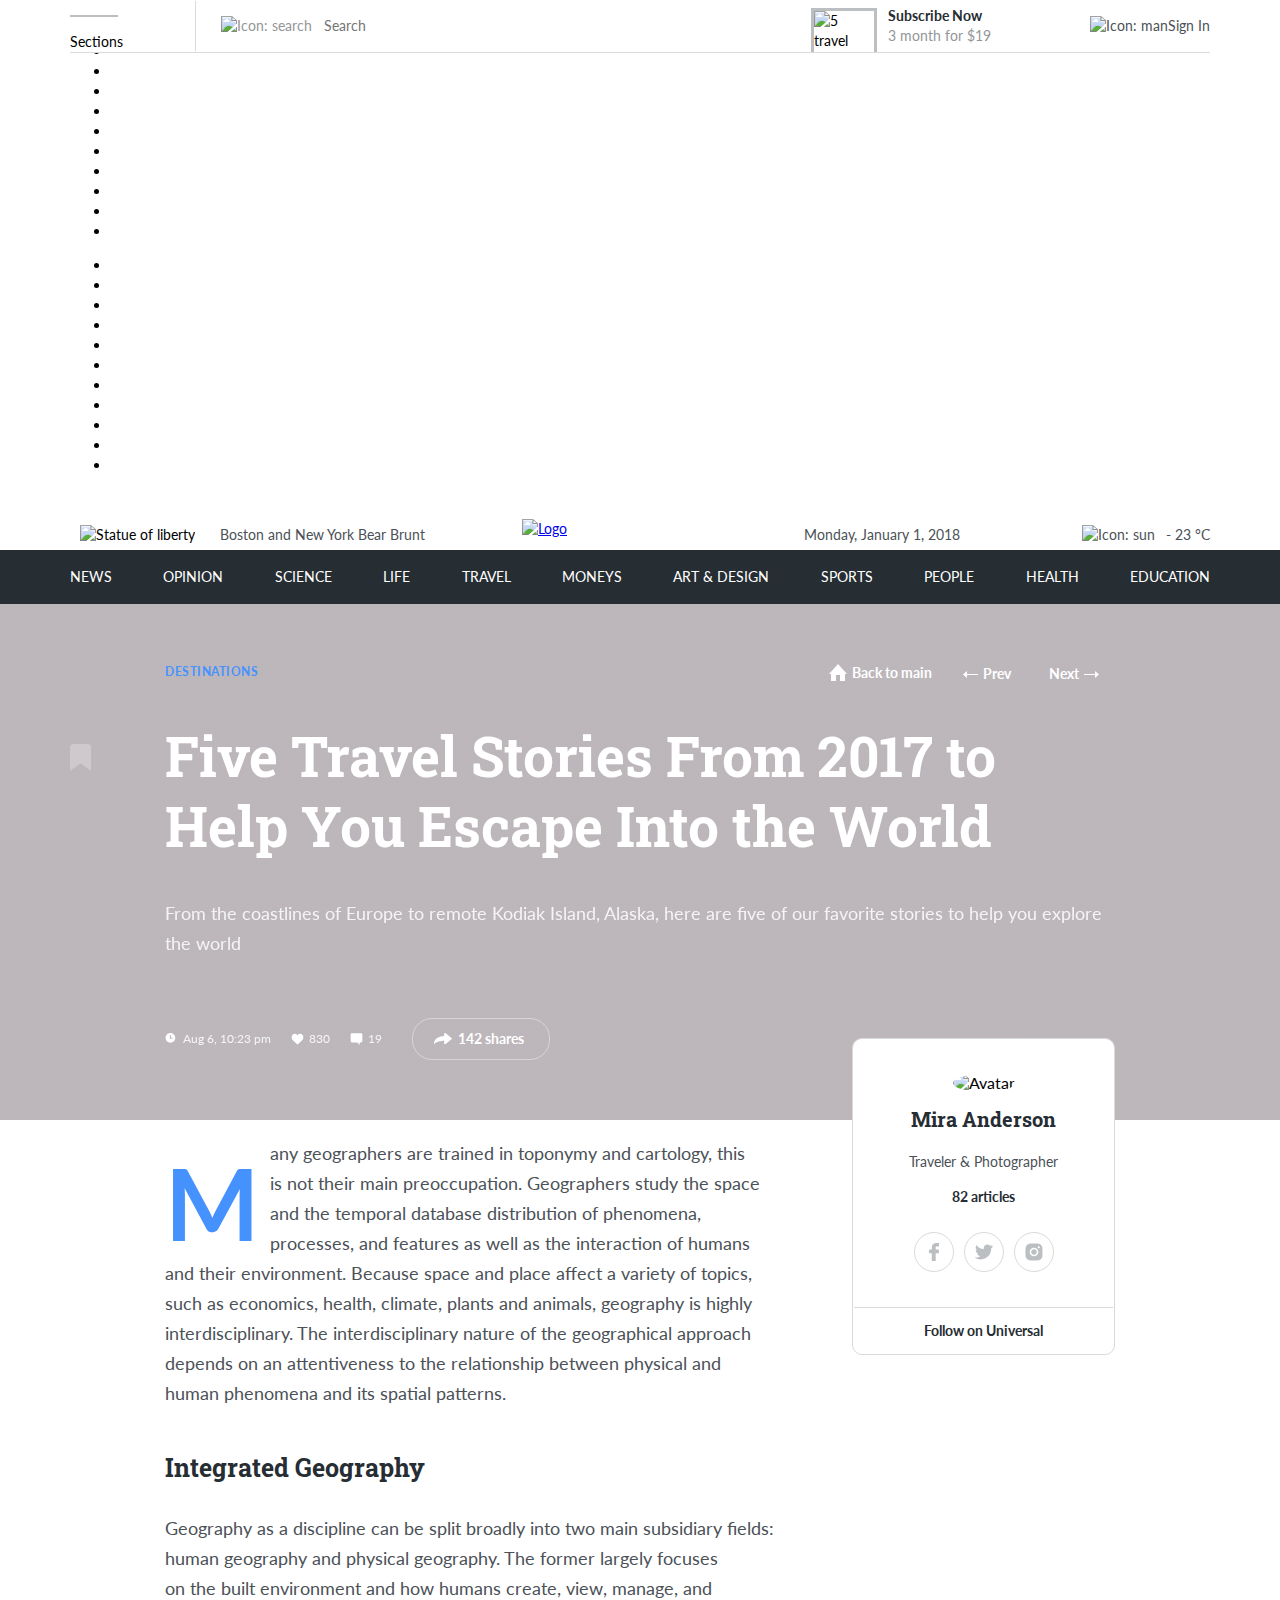
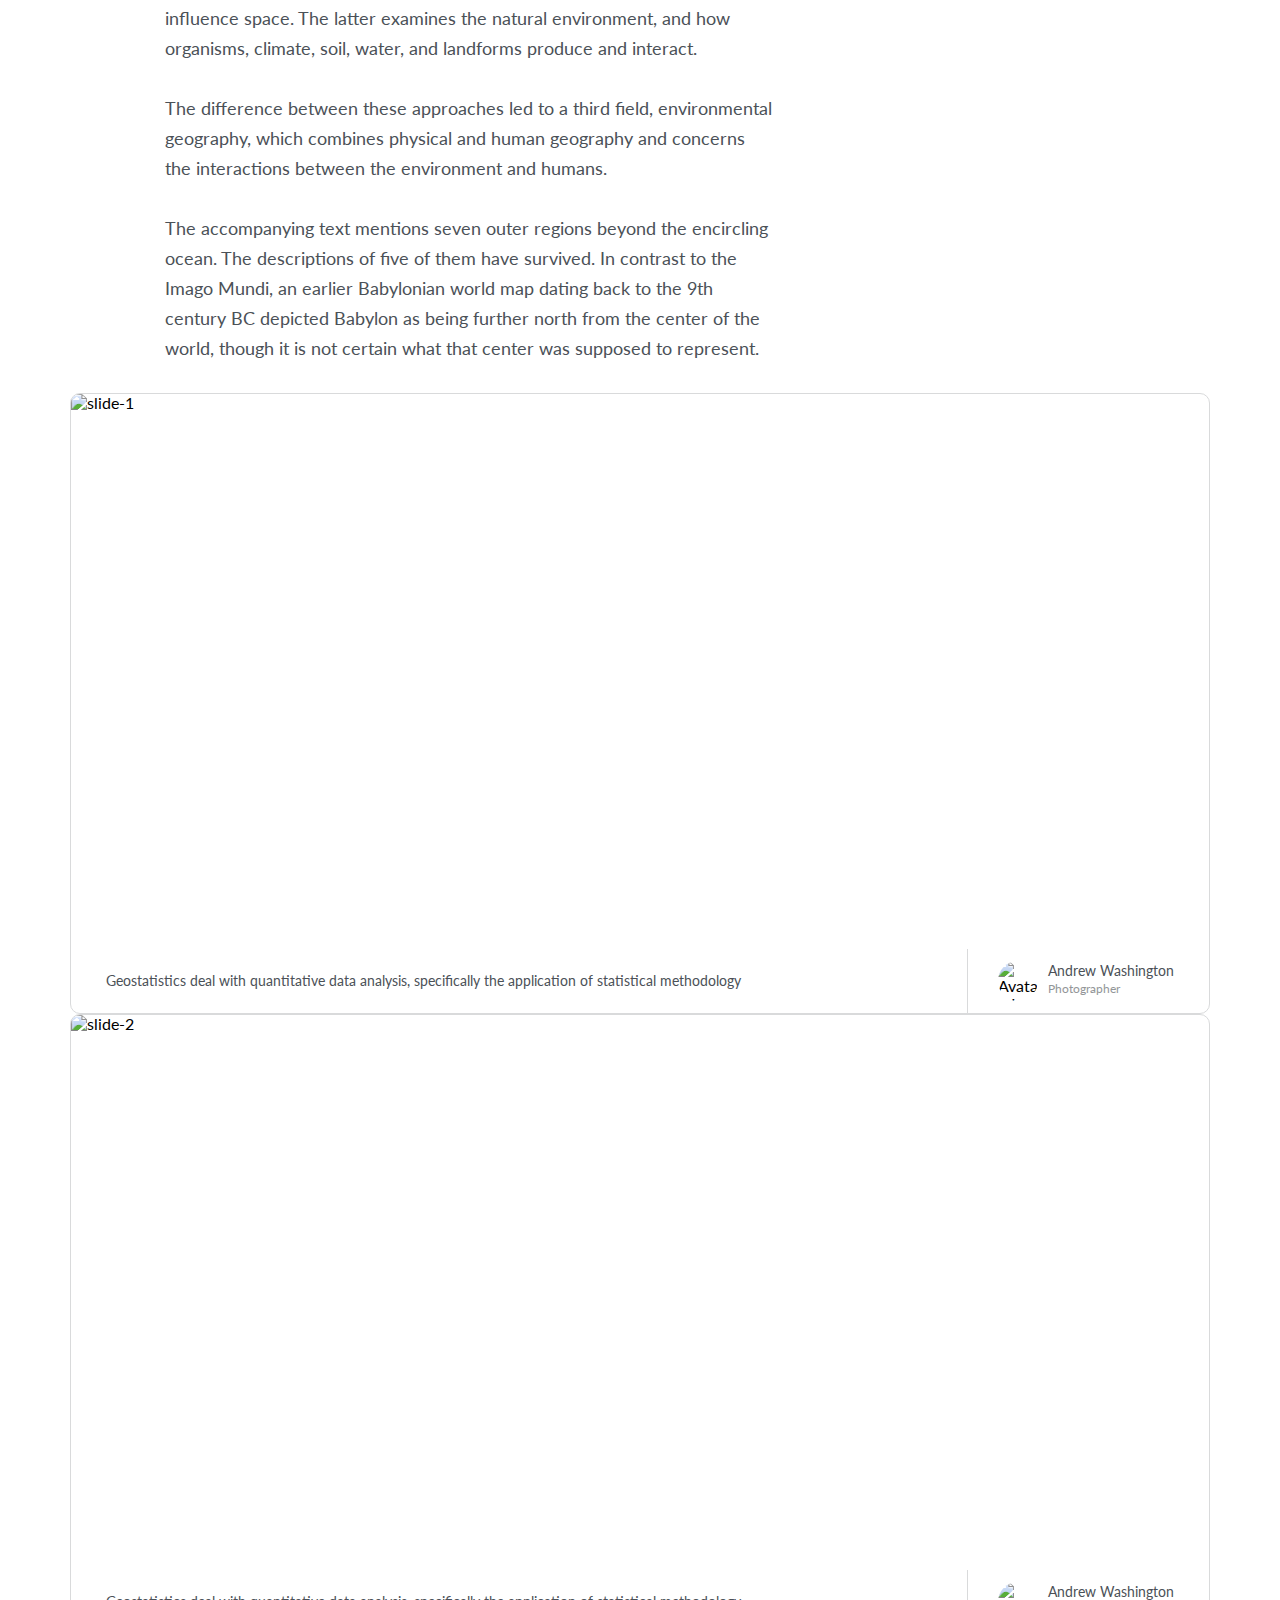
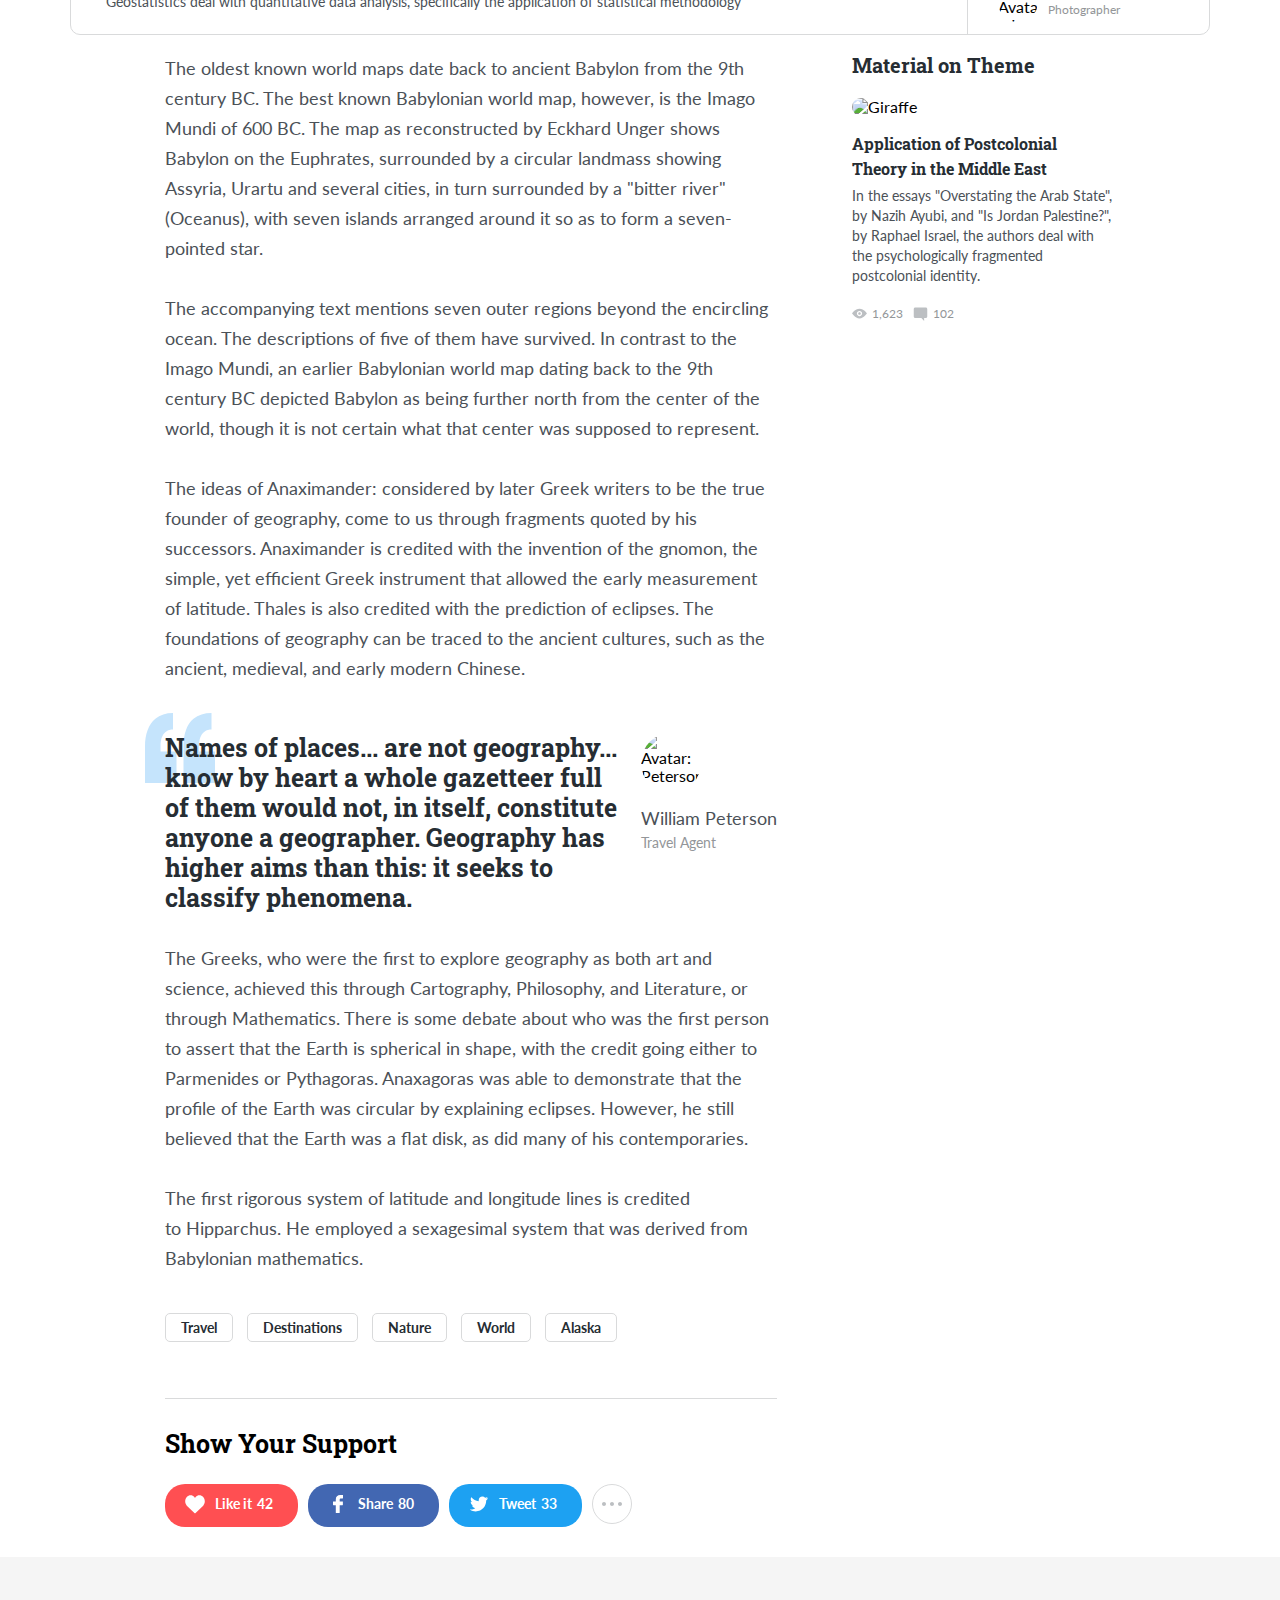
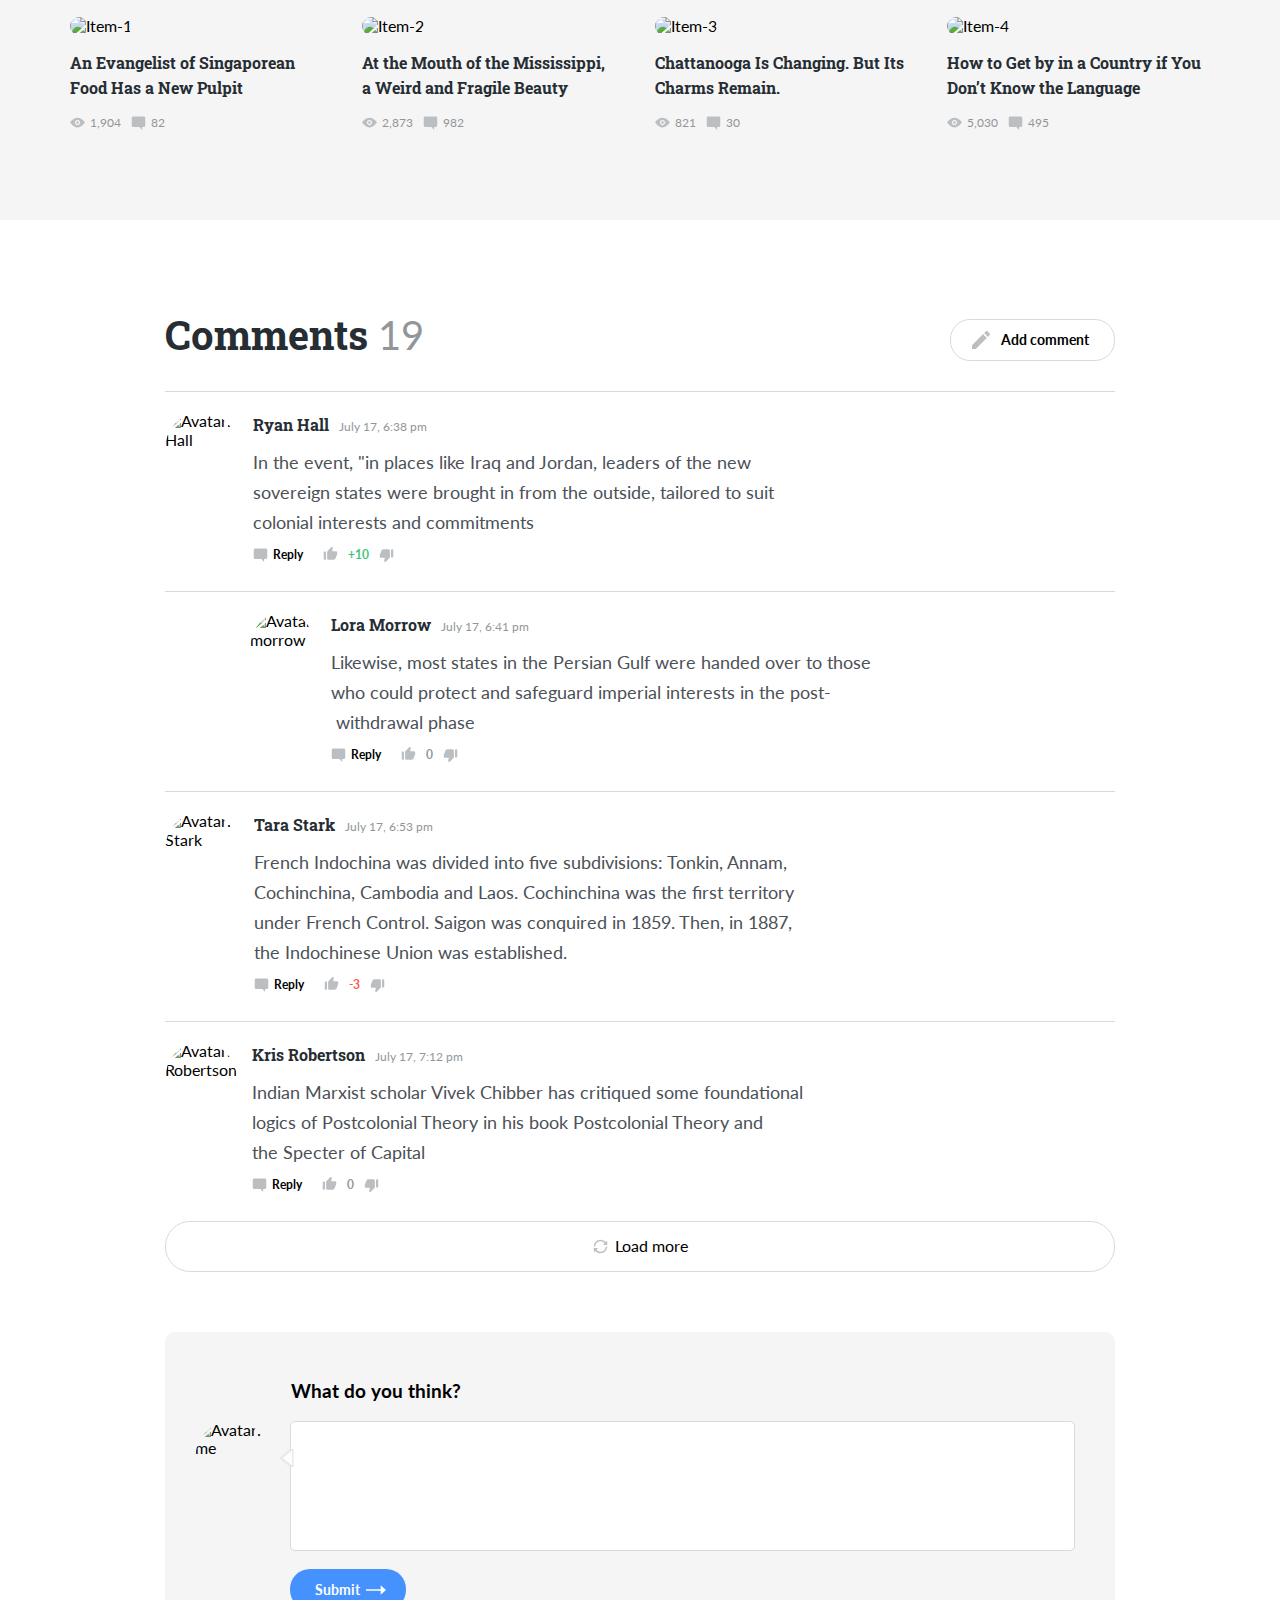
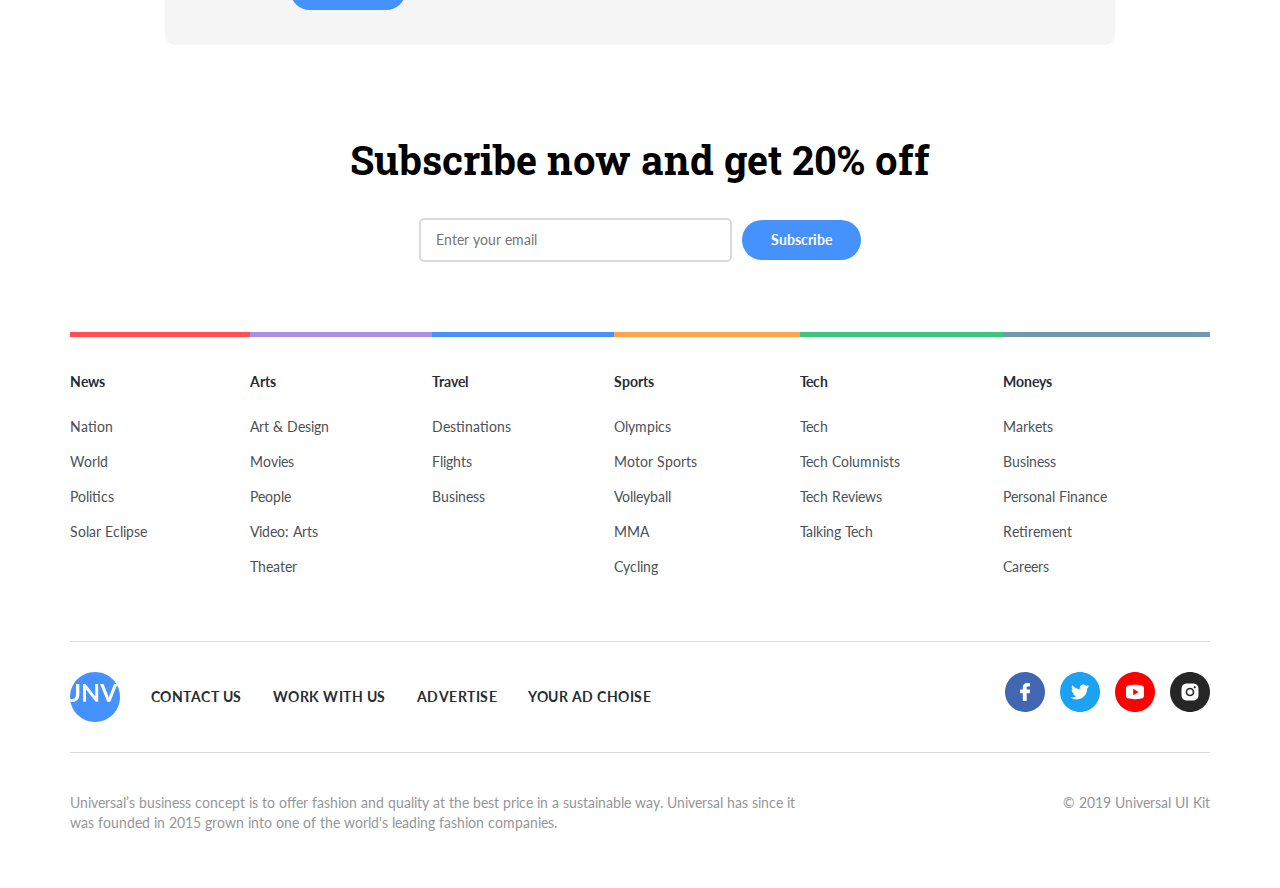
==== commit 585f5678: "fixed: correction" ====
--- a/article-2.html
+++ b/article-2.html
@@ -16,48 +16,179 @@
 
   <body>
     <header class="header">
-      <div class="header-top header__top">
-        <div class="main-container header__container header__container--top">
-          <button class="button header-top__button">
-            <div class="button__lines">
-              <span class="button__line button__line--long"></span>
-              <span class="button__line button__line--short"></span>
-              <span class="button__line button__line--long"></span>
-            </div>
-            <span class="button__sections">Sections</span>
-          </button>
-          <!-- /.sections -->
-          <form action="#" class="search header-top__search">
-            <img
-              src="img/header/search.svg"
-              alt="Icon: search"
-              class="search__image"
-            />
-            <input type="text" class="search__input" placeholder="Search" />
-          </form>
-          <img
-            src="img/header/stories.png"
-            alt="5 travel stories"
-            class="header-top__stories"
-          />
-          <a href="#" class="header-subscribe header-top__subscribe">
-            <span class="header-subscribe__text">Subscribe Now</span>
-            <span class="header-subscribe__price">3 month for $19</span>
-          </a>
-          <!-- /.header__subscribe -->
-          <a href="#" class="sign-in header-top__sign-in">
-            <img
-              src="img/header/man.svg"
-              alt="Icon: man"
-              class="sign-in__man"
-            />
-            <span class="sign-in__text">Sign In</span>
-          </a>
-          <!-- /.header__sign-in -->
-        </div>
-        <!-- /.main-container header__container header__container--top -->
+      <div class="header__fixed">
+        <div class="main-container">
+          <div class="header-top">
+            <div class="header__container header__container--top">
+              <div class="header-top__sections">
+                <button class="button header-top__button">
+                  <span class="button__line button__line--long"></span>
+                  <span class="button__line button__line--short"></span>
+                  <span class="button__line button__line--long"></span>
+                </button>
+                <span class="header-top__sections-text">Sections</span>
+              </div>
+              <!-- /.header-top__sections -->
+              <form action="#" class="search header-top__search">
+                <img
+                  src="img/header/search.svg"
+                  alt="Icon: search"
+                  class="search__image"
+                />
+                <input type="text" class="search__input" placeholder="Search" />
+              </form>
+              <img
+                src="img/header/stories.png"
+                alt="5 travel stories"
+                class="header-top__stories"
+              />
+              <a href="#" class="header-subscribe header-top__subscribe">
+                <span class="header-subscribe__text">Subscribe Now</span>
+                <span class="header-subscribe__price">3 month for $19</span>
+              </a>
+              <!-- /.header__subscribe -->
+              <a href="#" class="sign-in header-top__sign-in">
+                <img
+                  src="img/header/man.svg"
+                  alt="Icon: man"
+                  class="header-top__man"
+                />
+                <span class="sign-in__text">Sign In</span>
+              </a>
+              <!-- /.header__sign-in -->
+            </div>
+            <!-- /.header__container header__container--top -->
+          </div>
+          <!-- /.header-top -->
+        </div>
+        <!-- /.main-container -->
       </div>
-      <!-- /.header-top -->
+      <!-- /.header__fixed -->
+
+      <div class="main-container">
+        <div class="header-dropdown header__dropdown">
+          <ul class="header-dropdown__list">
+            <li class="header-dropdown__item">
+              <a href="#" class="header-nav__link header-dropdown__link"
+                >News</a
+              >
+            </li>
+            <li class="header-dropdown__item">
+              <a href="#" class="header-nav__link header-dropdown__link"
+                >Opinion</a
+              >
+            </li>
+            <li class="header-dropdown__item">
+              <a href="#" class="header-nav__link header-dropdown__link"
+                >Science</a
+              >
+            </li>
+            <li class="header-dropdown__item">
+              <a href="#" class="header-nav__link header-dropdown__link"
+                >Life</a
+              >
+            </li>
+            <li class="header-dropdown__item">
+              <a href="#" class="header-nav__link header-dropdown__link"
+                >Travel</a
+              >
+            </li>
+            <li class="header-dropdown__item">
+              <a href="#" class="header-nav__link header-dropdown__link"
+                >Moneys</a
+              >
+            </li>
+            <li class="header-dropdown__item">
+              <a href="#" class="header-nav__link header-dropdown__link"
+                >Art & Design</a
+              >
+            </li>
+            <li class="header-dropdown__item">
+              <a href="#" class="header-nav__link header-dropdown__link"
+                >Sports</a
+              >
+            </li>
+            <li class="header-dropdown__item">
+              <a href="#" class="header-nav__link header-dropdown__link"
+                >People</a
+              >
+            </li>
+            <li class="header-dropdown__item">
+              <a href="#" class="header-nav__link header-dropdown__link"
+                >Health</a
+              >
+            </li>
+            <li class="header-dropdown__item">
+              <a href="#" class="header-nav__link header-dropdown__link"
+                >Education</a
+              >
+            </li>
+          </ul>
+        </div>
+        <!-- /.header-dropdown -->
+      </div>
+      <!-- /.main-container -->
+
+      <div class="header-mobile header__mobile">
+        <div class="main-container">
+          <ul class="header-mobile__list">
+            <li class="header-mobile__item">
+              <a href="#" class="header-nav__link header-mobile__link">News</a>
+            </li>
+            <li class="header-mobile__item">
+              <a href="#" class="header-nav__link header-mobile__link"
+                >Opinion</a
+              >
+            </li>
+            <li class="header-mobile__item">
+              <a href="#" class="header-nav__link header-mobile__link"
+                >Science</a
+              >
+            </li>
+            <li class="header-mobile__item">
+              <a href="#" class="header-nav__link header-mobile__link">Life</a>
+            </li>
+            <li class="header-mobile__item">
+              <a href="#" class="header-nav__link header-mobile__link"
+                >Travel</a
+              >
+            </li>
+            <li class="header-mobile__item">
+              <a href="#" class="header-nav__link header-mobile__link"
+                >Moneys</a
+              >
+            </li>
+            <li class="header-mobile__item">
+              <a href="#" class="header-nav__link header-mobile__link"
+                >Art & Design</a
+              >
+            </li>
+            <li class="header-mobile__item">
+              <a href="#" class="header-nav__link header-mobile__link"
+                >Sports</a
+              >
+            </li>
+            <li class="header-mobile__item">
+              <a href="#" class="header-nav__link header-mobile__link"
+                >People</a
+              >
+            </li>
+            <li class="header-mobile__item">
+              <a href="#" class="header-nav__link header-mobile__link"
+                >Health</a
+              >
+            </li>
+            <li class="header-mobile__item">
+              <a href="#" class="header-nav__link header-mobile__link"
+                >Education</a
+              >
+            </li>
+          </ul>
+        </div>
+        <!-- /.main-container -->
+      </div>
+      <!-- /.header-mobile -->
+
       <div class="header-bottom header__bottom">
         <div class="main-container header__container header__container--bottom">
           <img
@@ -91,9 +222,9 @@
           <a href="#" class="header-nav__link">Opinion</a>
           <a href="#" class="header-nav__link">Science</a>
           <a href="#" class="header-nav__link">Life</a>
+          <a href="#" class="header-nav__link">Travel</a>
           <a href="#" class="header-nav__link">Moneys</a>
           <a href="#" class="header-nav__link">Art & Design</a>
-          <a href="#" class="header-nav__link">Travel</a>
           <a href="#" class="header-nav__link">Sports</a>
           <a href="#" class="header-nav__link">People</a>
           <a href="#" class="header-nav__link">Health</a>
@@ -1232,29 +1363,36 @@
           </div>
           <!-- /.footer-info__contacts -->
           <div class="footer-info__socials">
-            <img
-              src="img/footer/fb.svg"
-              alt="Icon: facebook"
-              class="footer-info__social"
-            />
-            <img
-              src="img/footer/tw.svg"
-              alt="Icon: twitter"
-              class="footer-info__social"
-            />
-            <img
-              src="img/footer/youtube.svg"
-              alt="Icon: youtube"
-              class="footer-info__social"
-            />
-            <img
-              src="img/footer/instagram.svg"
-              alt="Icon: instagram"
-              class="footer-info__social"
-            />
-          </div>
-
-          <!-- /.footer-info__social -->
+            <a href="www.facebook.com" class="footer-info__social">
+              <img
+                src="img/footer/fb.svg"
+                alt="Icon: facebook"
+                class="footer-info__icon"
+              />
+            </a>
+            <a href="www.twiter.com" class="footer-info__social">
+              <img
+                src="img/footer/tw.svg"
+                alt="Icon: twitter"
+                class="footer-info__icon"
+              />
+            </a>
+            <a href="www.youtube.com" class="footer-info__social">
+              <img
+                src="img/footer/youtube.svg"
+                alt="Icon: youtube"
+                class="footer-info__icon"
+              />
+            </a>
+            <a href="" class="footer-info__social">
+              <img
+                src="img/footer/instagram.svg"
+                alt="Icon: instagram"
+                class="footer-info__icon"
+              />
+            </a>
+          </div>
+          <!-- /.footer-info__socials -->
         </div>
         <!-- /.footer__info -->
         <div class="footer-other footer__other">
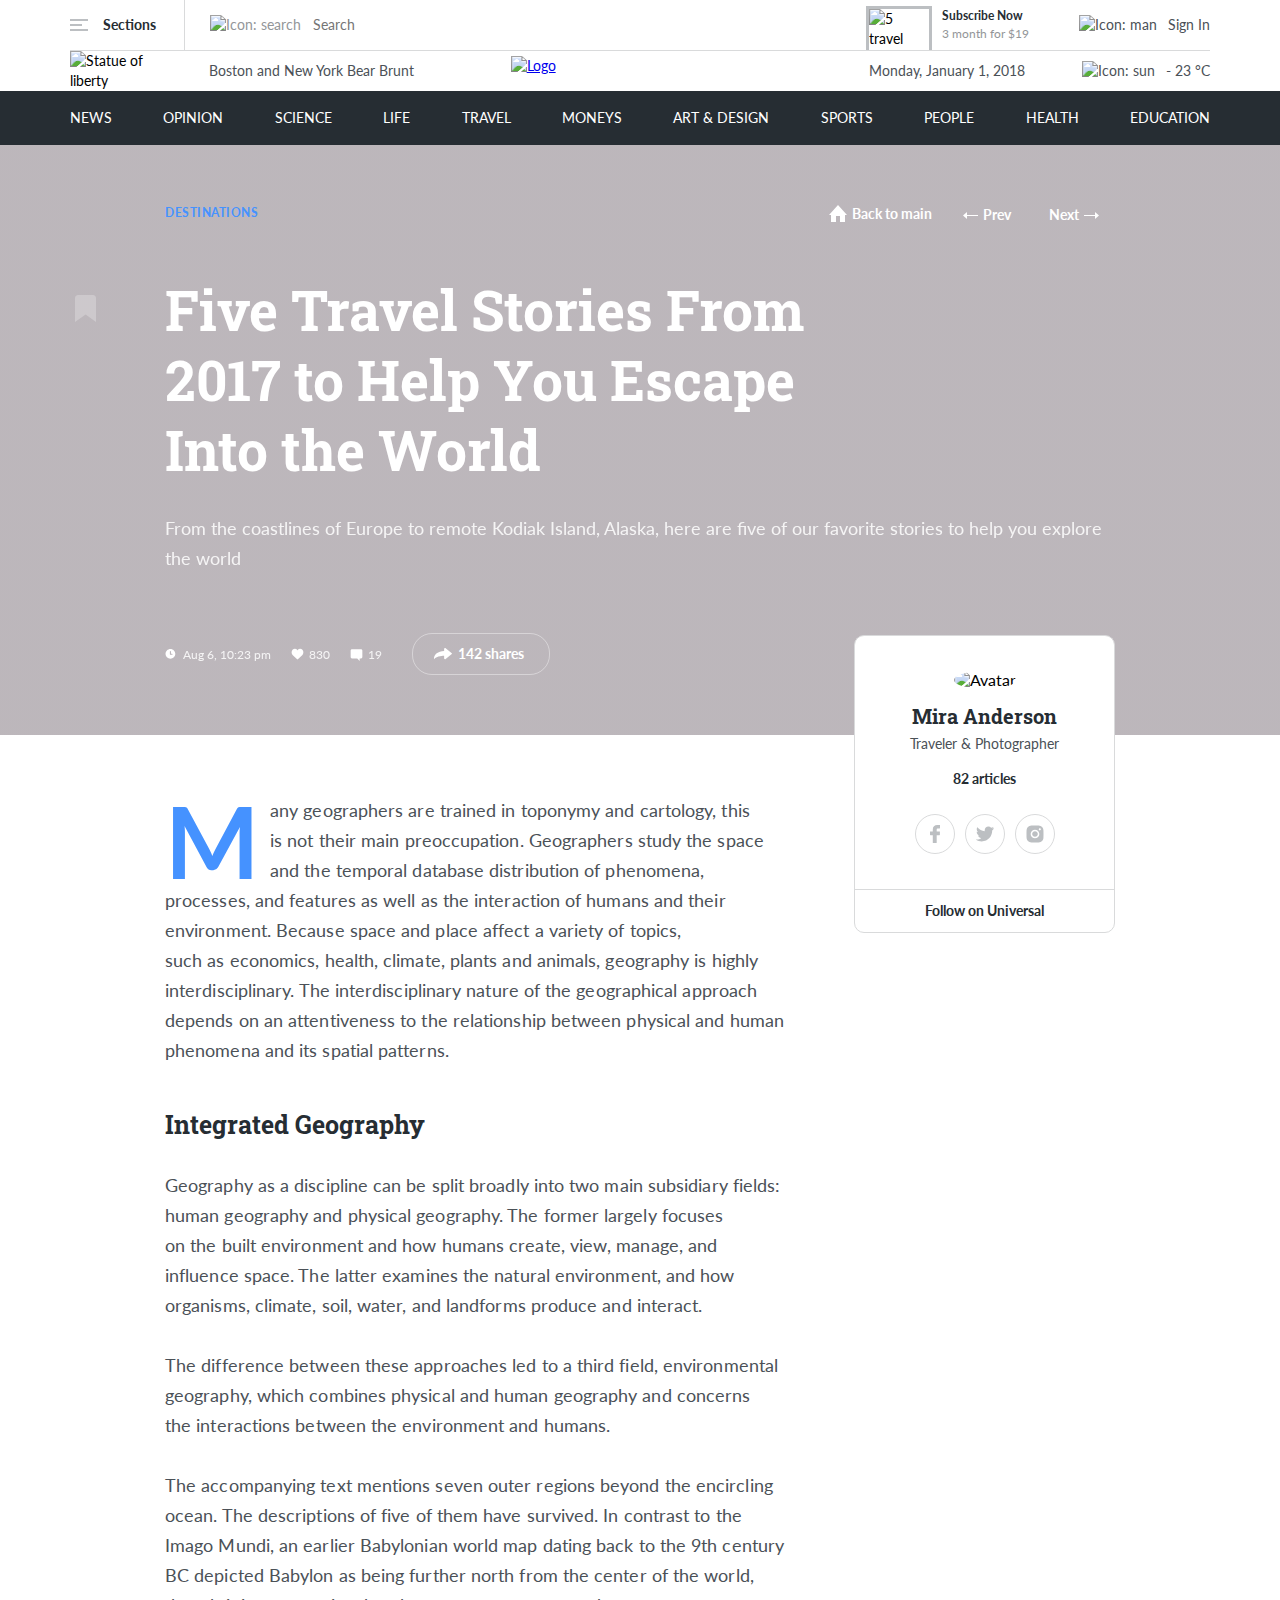
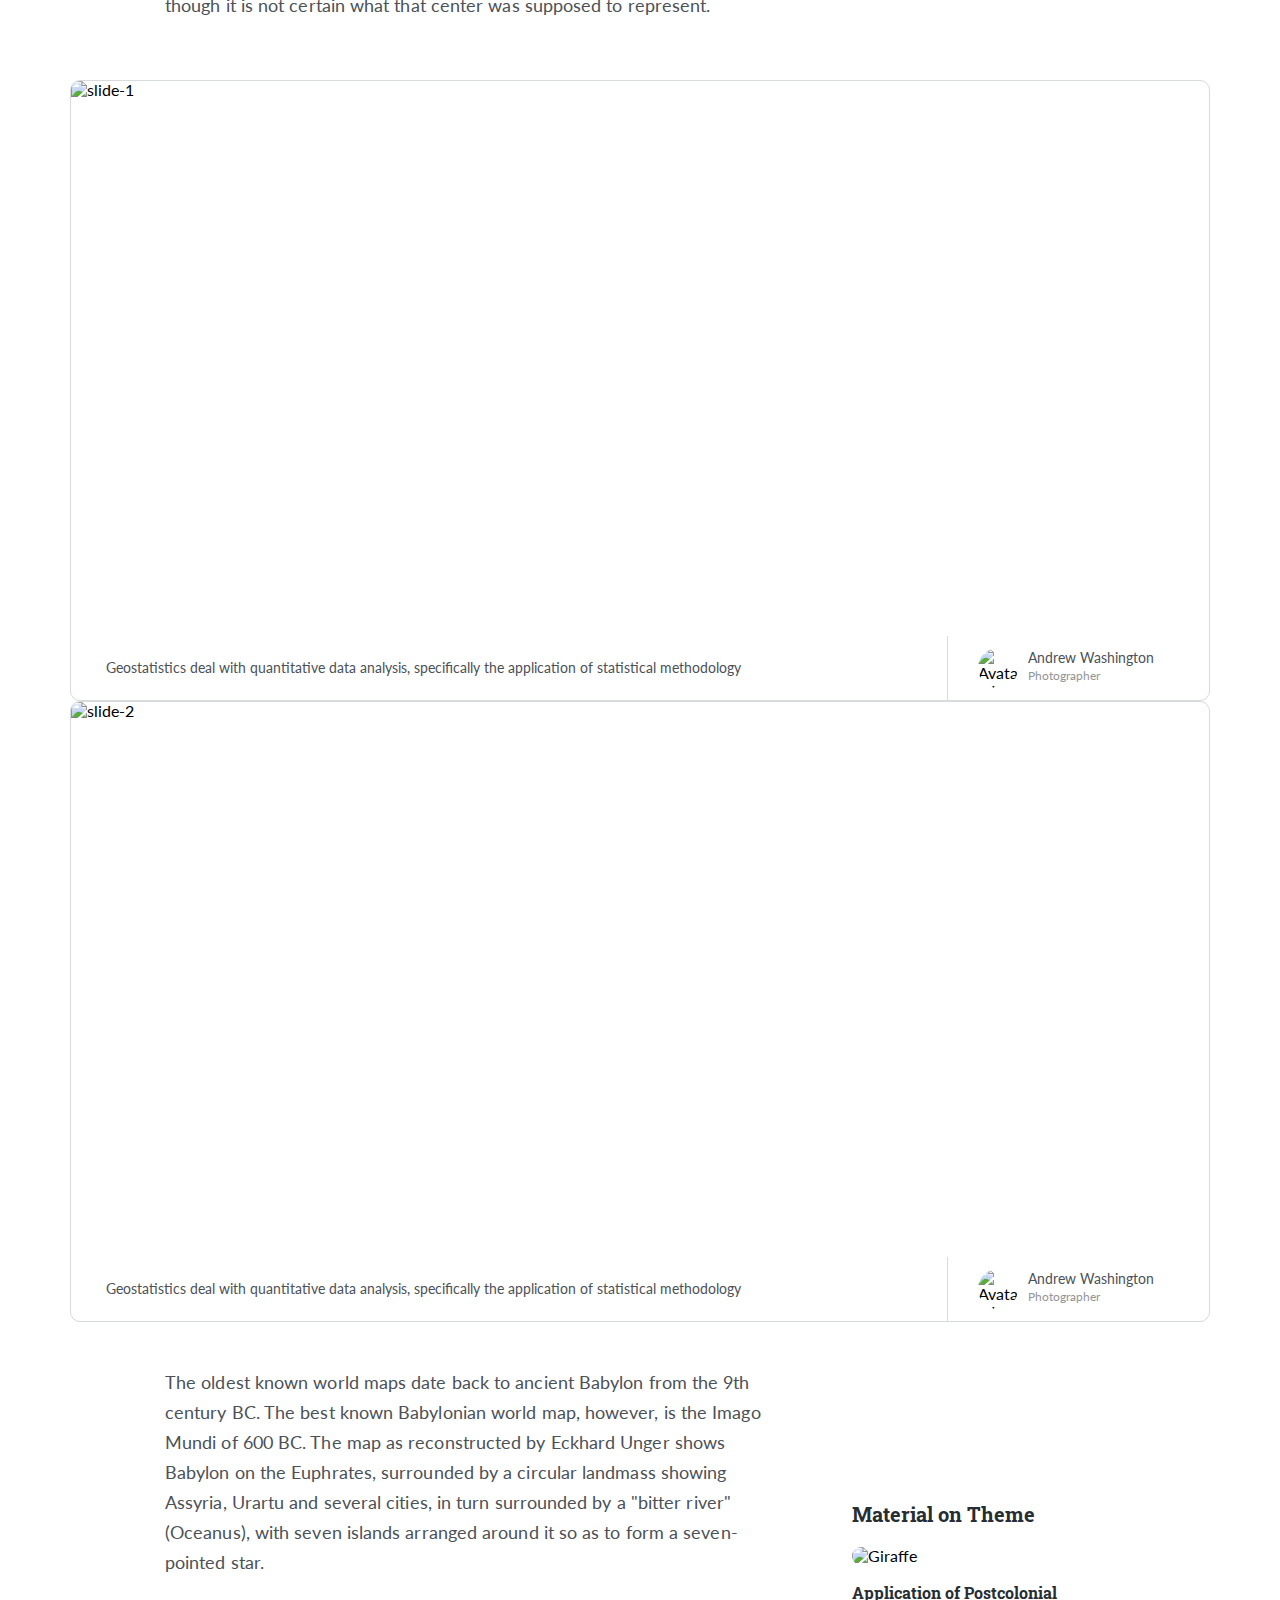
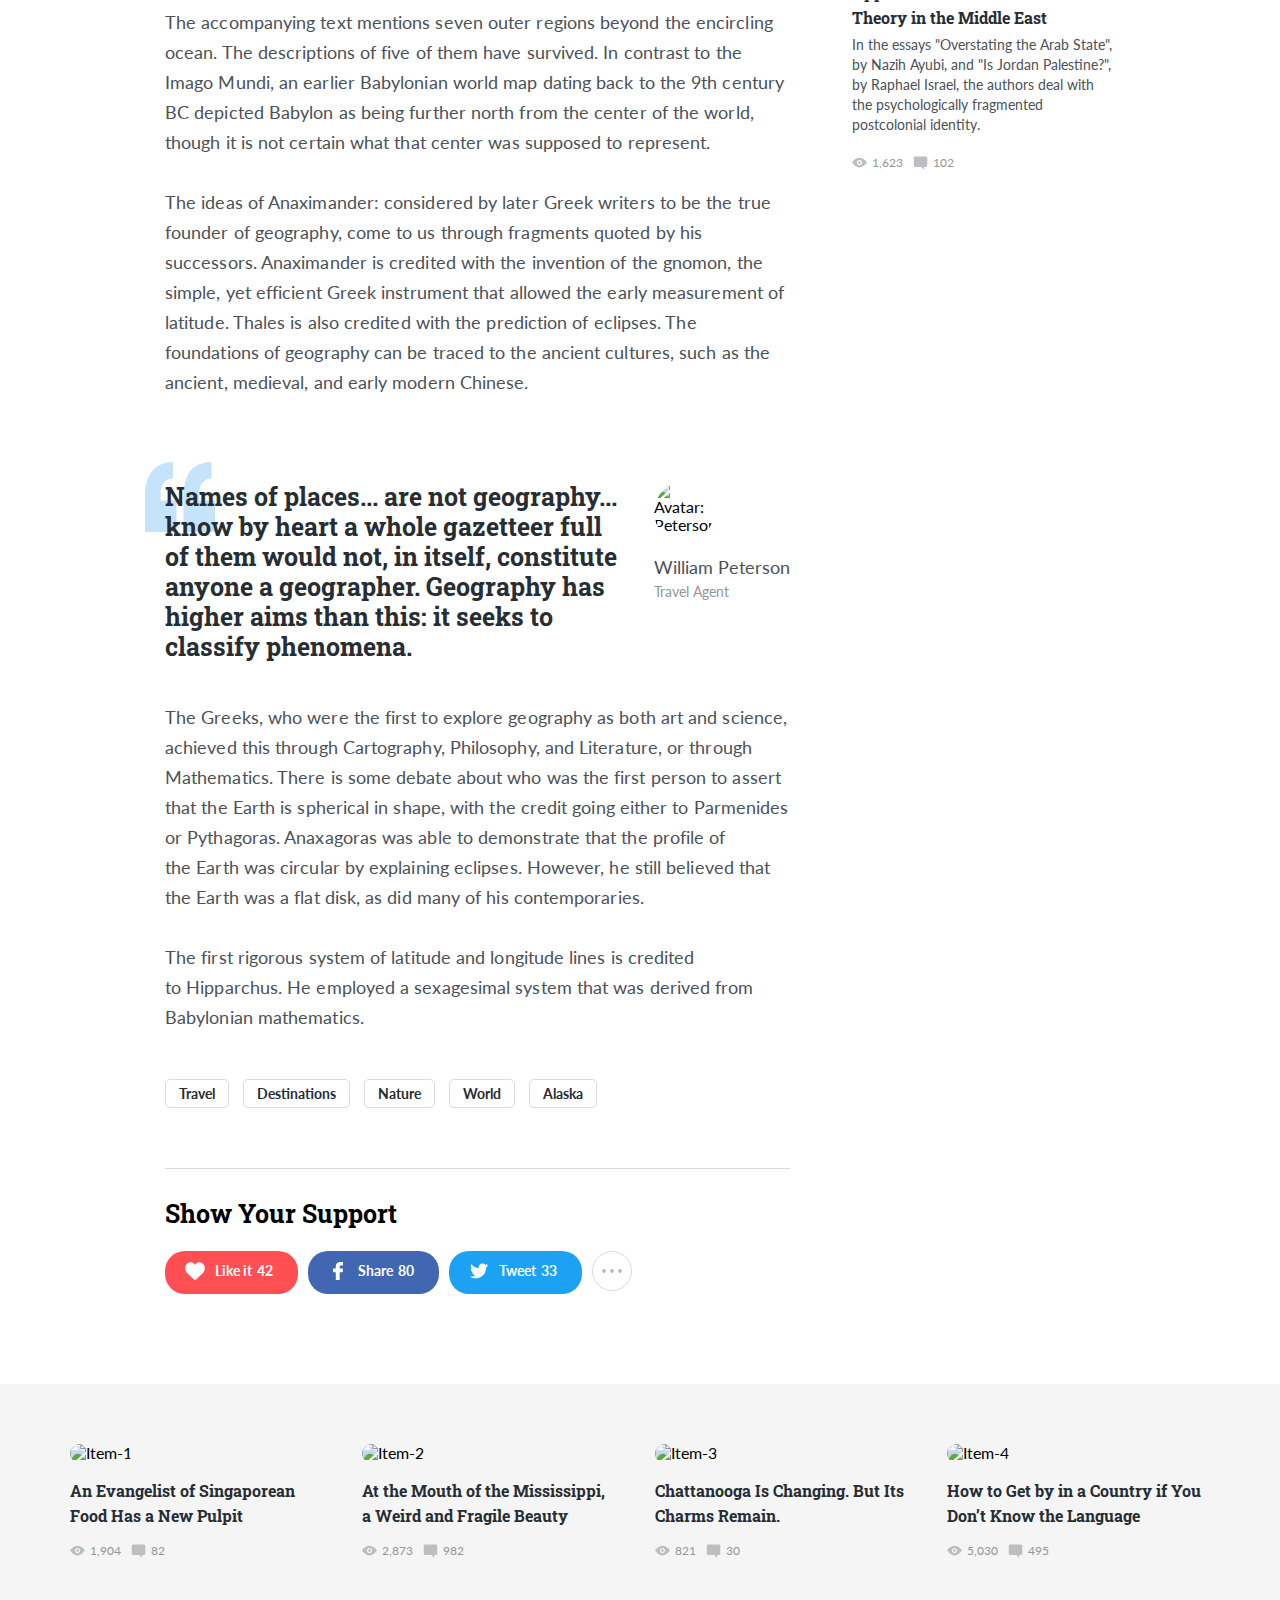
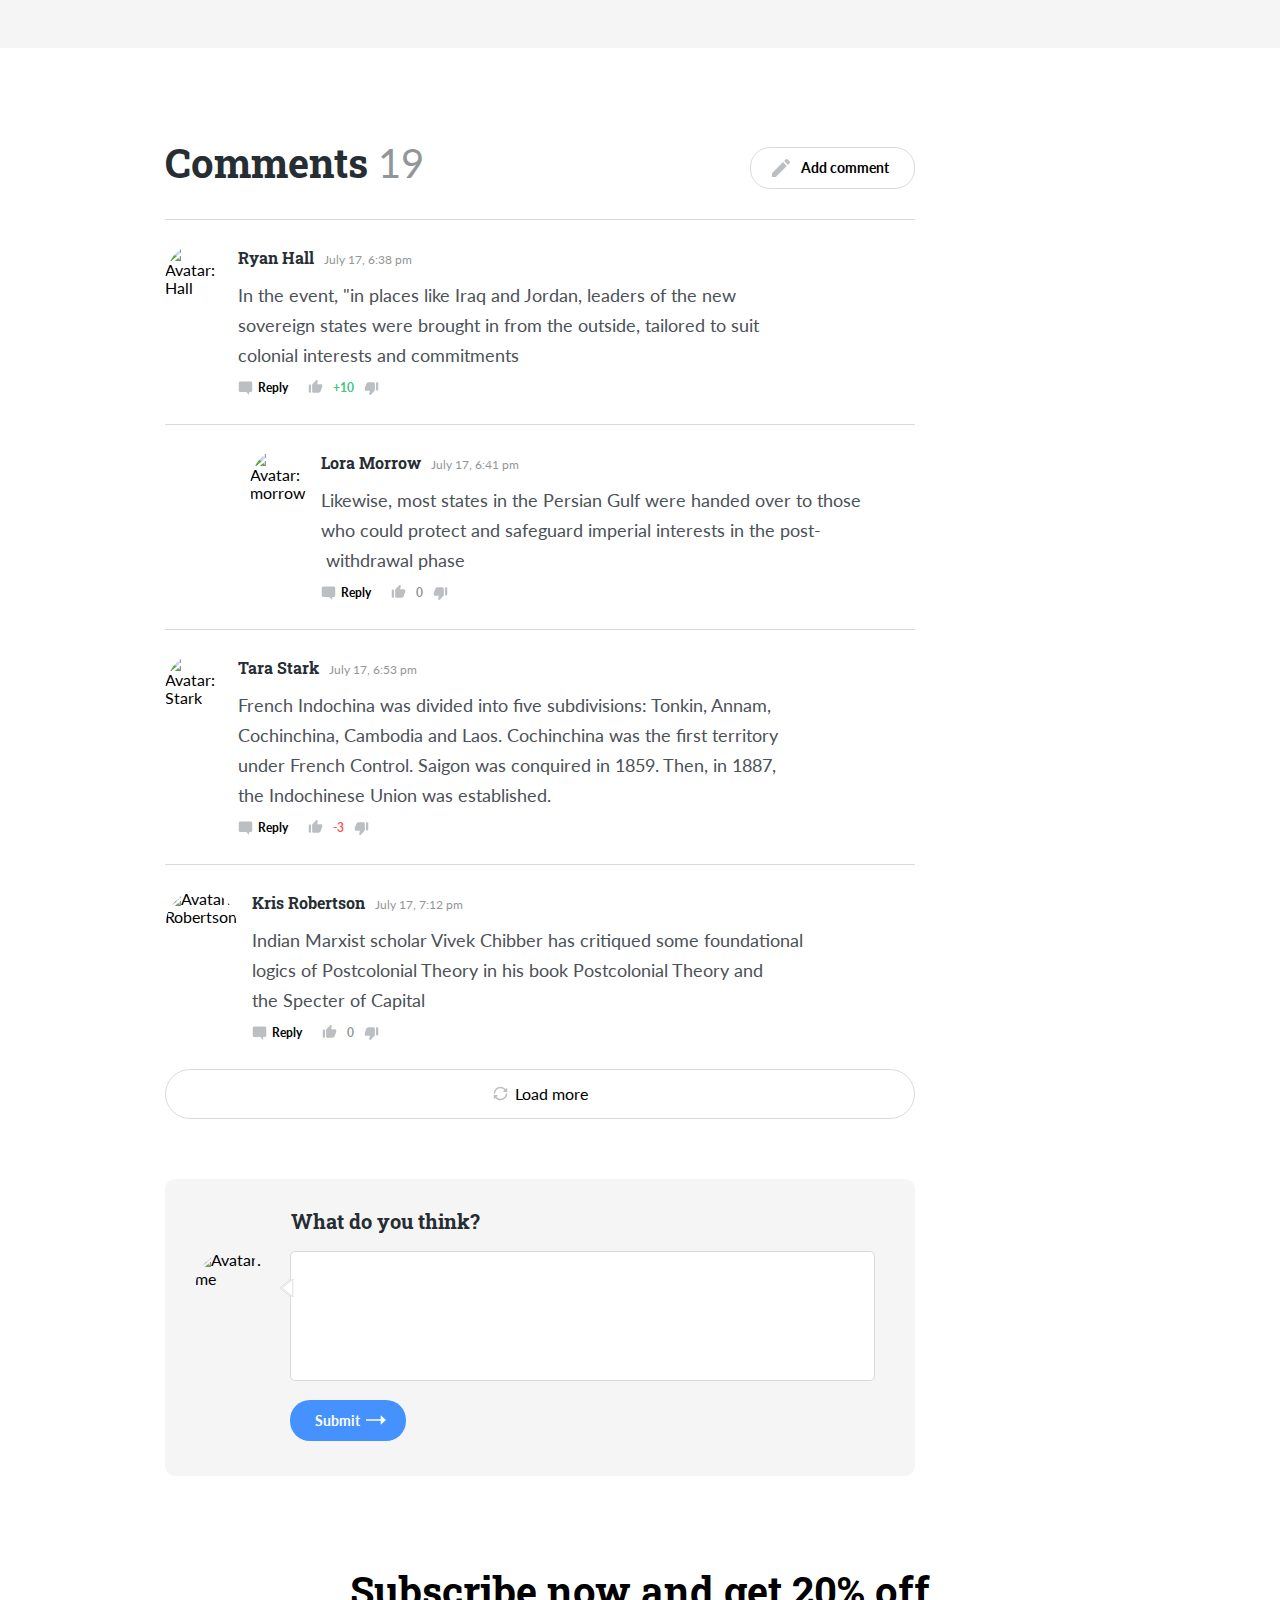
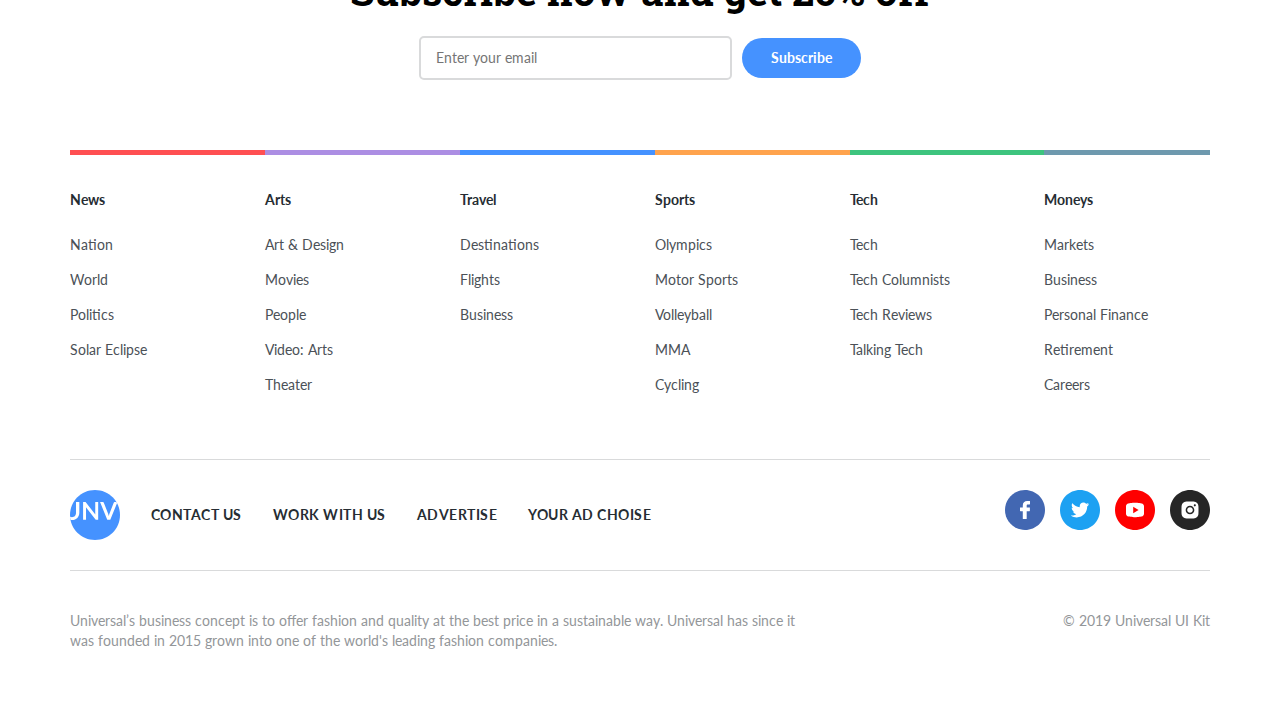
==== commit e378ff3f: "fixed: correction" ====
--- a/article-2.html
+++ b/article-2.html
@@ -7,7 +7,7 @@
     <link rel="shortcut icon" href="favicon.ico" type="image/x-icon" />
     <link rel="icon" href="favicon.ico" type="image/x-icon" />
     <link
-      href="https://fonts.googleapis.com/css2?family=Lato:wght@400;700&family=Roboto+Slab:wght@400;700&display=swap"
+      href="https://fonts.googleapis.com/css2?family=Lato:ital,wght@0,400;0,700;1,700&family=Roboto+Slab:wght@400;700&display=swap"
       rel="stylesheet"
     />
     <link rel="stylesheet" href="css/swiper-bundle.min.css" />
@@ -65,130 +65,6 @@
       </div>
       <!-- /.header__fixed -->
 
-      <div class="main-container">
-        <div class="header-dropdown header__dropdown">
-          <ul class="header-dropdown__list">
-            <li class="header-dropdown__item">
-              <a href="#" class="header-nav__link header-dropdown__link"
-                >News</a
-              >
-            </li>
-            <li class="header-dropdown__item">
-              <a href="#" class="header-nav__link header-dropdown__link"
-                >Opinion</a
-              >
-            </li>
-            <li class="header-dropdown__item">
-              <a href="#" class="header-nav__link header-dropdown__link"
-                >Science</a
-              >
-            </li>
-            <li class="header-dropdown__item">
-              <a href="#" class="header-nav__link header-dropdown__link"
-                >Life</a
-              >
-            </li>
-            <li class="header-dropdown__item">
-              <a href="#" class="header-nav__link header-dropdown__link"
-                >Travel</a
-              >
-            </li>
-            <li class="header-dropdown__item">
-              <a href="#" class="header-nav__link header-dropdown__link"
-                >Moneys</a
-              >
-            </li>
-            <li class="header-dropdown__item">
-              <a href="#" class="header-nav__link header-dropdown__link"
-                >Art & Design</a
-              >
-            </li>
-            <li class="header-dropdown__item">
-              <a href="#" class="header-nav__link header-dropdown__link"
-                >Sports</a
-              >
-            </li>
-            <li class="header-dropdown__item">
-              <a href="#" class="header-nav__link header-dropdown__link"
-                >People</a
-              >
-            </li>
-            <li class="header-dropdown__item">
-              <a href="#" class="header-nav__link header-dropdown__link"
-                >Health</a
-              >
-            </li>
-            <li class="header-dropdown__item">
-              <a href="#" class="header-nav__link header-dropdown__link"
-                >Education</a
-              >
-            </li>
-          </ul>
-        </div>
-        <!-- /.header-dropdown -->
-      </div>
-      <!-- /.main-container -->
-
-      <div class="header-mobile header__mobile">
-        <div class="main-container">
-          <ul class="header-mobile__list">
-            <li class="header-mobile__item">
-              <a href="#" class="header-nav__link header-mobile__link">News</a>
-            </li>
-            <li class="header-mobile__item">
-              <a href="#" class="header-nav__link header-mobile__link"
-                >Opinion</a
-              >
-            </li>
-            <li class="header-mobile__item">
-              <a href="#" class="header-nav__link header-mobile__link"
-                >Science</a
-              >
-            </li>
-            <li class="header-mobile__item">
-              <a href="#" class="header-nav__link header-mobile__link">Life</a>
-            </li>
-            <li class="header-mobile__item">
-              <a href="#" class="header-nav__link header-mobile__link"
-                >Travel</a
-              >
-            </li>
-            <li class="header-mobile__item">
-              <a href="#" class="header-nav__link header-mobile__link"
-                >Moneys</a
-              >
-            </li>
-            <li class="header-mobile__item">
-              <a href="#" class="header-nav__link header-mobile__link"
-                >Art & Design</a
-              >
-            </li>
-            <li class="header-mobile__item">
-              <a href="#" class="header-nav__link header-mobile__link"
-                >Sports</a
-              >
-            </li>
-            <li class="header-mobile__item">
-              <a href="#" class="header-nav__link header-mobile__link"
-                >People</a
-              >
-            </li>
-            <li class="header-mobile__item">
-              <a href="#" class="header-nav__link header-mobile__link"
-                >Health</a
-              >
-            </li>
-            <li class="header-mobile__item">
-              <a href="#" class="header-nav__link header-mobile__link"
-                >Education</a
-              >
-            </li>
-          </ul>
-        </div>
-        <!-- /.main-container -->
-      </div>
-      <!-- /.header-mobile -->
-
       <div class="header-bottom header__bottom">
         <div class="main-container header__container header__container--bottom">
           <img
@@ -231,6 +107,133 @@
           <a href="#" class="header-nav__link">Education</a>
         </div>
         <!-- /.main-container header__container header__container--nav -->
+        <div class="main-container">
+          <div class="header-dropdown header__dropdown">
+            <ul class="header-dropdown__list">
+              <li class="header-dropdown__item">
+                <a href="#" class="header-dropdown__link header-nav__link"
+                  >News</a
+                >
+              </li>
+              <li class="header-dropdown__item">
+                <a href="#" class="header-dropdown__link header-nav__link"
+                  >Opinion</a
+                >
+              </li>
+              <li class="header-dropdown__item">
+                <a href="#" class="header-dropdown__link header-nav__link"
+                  >Science</a
+                >
+              </li>
+              <li class="header-dropdown__item">
+                <a href="#" class="header-dropdown__link header-nav__link"
+                  >Life</a
+                >
+              </li>
+              <li class="header-dropdown__item">
+                <a href="#" class="header-nav__link header-dropdown__link"
+                  >Travel</a
+                >
+              </li>
+              <li class="header-dropdown__item">
+                <a href="#" class="header-nav__link header-dropdown__link"
+                  >Moneys</a
+                >
+              </li>
+              <li class="header-dropdown__item">
+                <a href="#" class="header-nav__link header-dropdown__link"
+                  >Art & Design</a
+                >
+              </li>
+              <li class="header-dropdown__item">
+                <a href="#" class="header-nav__link header-dropdown__link"
+                  >Sports</a
+                >
+              </li>
+              <li class="header-dropdown__item">
+                <a href="#" class="header-nav__link header-dropdown__link"
+                  >People</a
+                >
+              </li>
+              <li class="header-dropdown__item">
+                <a href="#" class="header-nav__link header-dropdown__link"
+                  >Health</a
+                >
+              </li>
+              <li class="header-dropdown__item">
+                <a href="#" class="header-nav__link header-dropdown__link"
+                  >Education</a
+                >
+              </li>
+            </ul>
+          </div>
+          <!-- /.header-dropdown -->
+        </div>
+        <!-- /.main-container -->
+
+        <div class="header-mobile header__mobile">
+          <div class="main-container">
+            <ul class="header-mobile__list">
+              <li class="header-mobile__item">
+                <a href="#" class="header-nav__link header-mobile__link"
+                  >News</a
+                >
+              </li>
+              <li class="header-mobile__item">
+                <a href="#" class="header-nav__link header-mobile__link"
+                  >Opinion</a
+                >
+              </li>
+              <li class="header-mobile__item">
+                <a href="#" class="header-nav__link header-mobile__link"
+                  >Science</a
+                >
+              </li>
+              <li class="header-mobile__item">
+                <a href="#" class="header-nav__link header-mobile__link"
+                  >Life</a
+                >
+              </li>
+              <li class="header-mobile__item">
+                <a href="#" class="header-nav__link header-mobile__link"
+                  >Travel</a
+                >
+              </li>
+              <li class="header-mobile__item">
+                <a href="#" class="header-nav__link header-mobile__link"
+                  >Moneys</a
+                >
+              </li>
+              <li class="header-mobile__item">
+                <a href="#" class="header-nav__link header-mobile__link"
+                  >Art & Design</a
+                >
+              </li>
+              <li class="header-mobile__item">
+                <a href="#" class="header-nav__link header-mobile__link"
+                  >Sports</a
+                >
+              </li>
+              <li class="header-mobile__item">
+                <a href="#" class="header-nav__link header-mobile__link"
+                  >People</a
+                >
+              </li>
+              <li class="header-mobile__item">
+                <a href="#" class="header-nav__link header-mobile__link"
+                  >Health</a
+                >
+              </li>
+              <li class="header-mobile__item">
+                <a href="#" class="header-nav__link header-mobile__link"
+                  >Education</a
+                >
+              </li>
+            </ul>
+          </div>
+          <!-- /.main-container -->
+        </div>
+        <!-- /.header-mobile -->
       </nav>
       <!-- /.header__nav -->
     </header>
@@ -243,7 +246,7 @@
         <div class="article-container hero__container">
           <span class="hero__destinations">Destinations</span>
           <nav class="hero__nav">
-            <a href="#" class="hero__home">
+            <a href="index.html" class="hero__home">
               <svg class="hero__home-icon">
                 <use xlink:href="img/sprite.svg#home"></use>
               </svg>
@@ -330,15 +333,30 @@
               </span>
               <span class="article-author__articles">82 articles</span>
               <div class="article-author__socials">
-                <svg class="article-author__social">
-                  <use xlink:href="img/sprite.svg#fb-author"></use>
-                </svg>
-                <svg class="article-author__social">
-                  <use xlink:href="img/sprite.svg#tw-author"></use>
-                </svg>
-                <svg class="article-author__social">
-                  <use xlink:href="img/sprite.svg#inst-author"></use>
-                </svg>
+                <a
+                  href="https://www.facebook.com"
+                  class="article-author__social"
+                >
+                  <svg class="article-author__social">
+                    <use xlink:href="img/sprite.svg#fb-author"></use>
+                  </svg>
+                </a>
+                <a
+                  href="https://www.twitter.com"
+                  class="article-author__social"
+                >
+                  <svg class="article-author__social">
+                    <use xlink:href="img/sprite.svg#tw-author"></use>
+                  </svg>
+                </a>
+                <a
+                  href="https://www.instagram.com"
+                  class="article-author__social"
+                >
+                  <svg class="article-author__social">
+                    <use xlink:href="img/sprite.svg#inst-author"></use>
+                  </svg>
+                </a>
               </div>
             </div>
             <!-- /.article-author__card -->
--- a/css/style.css
+++ b/css/style.css
@@ -1,2 +1,2 @@
-*{box-sizing:border-box}body{font-family:'Lato', sans-serif}.main-container{max-width:1140px;margin:auto;position:relative}.article-container{max-width:950px;margin:auto;position:relative}button{cursor:pointer;border:none;outline:none}form{outline:none}/*! normalize.css v8.0.1 | MIT License | github.com/necolas/normalize.css */html{line-height:1.15;-webkit-text-size-adjust:100%}body{margin:0}main{display:block}h1{font-size:2em;margin:0.67em 0}hr{box-sizing:content-box;height:0;overflow:visible}pre{font-family:monospace, monospace;font-size:1em}a{background-color:transparent}abbr[title]{border-bottom:none;text-decoration:underline;text-decoration:underline dotted}b,strong{font-weight:bolder}code,kbd,samp{font-family:monospace, monospace;font-size:1em}small{font-size:80%}sub,sup{font-size:75%;line-height:0;position:relative;vertical-align:baseline}sub{bottom:-0.25em}sup{top:-0.5em}img{border-style:none}button,input,optgroup,select,textarea{font-family:inherit;font-size:100%;line-height:1.15;margin:0}button,input{overflow:visible}button,select{text-transform:none}button,[type="button"],[type="reset"],[type="submit"]{-webkit-appearance:button}button::-moz-focus-inner,[type="button"]::-moz-focus-inner,[type="reset"]::-moz-focus-inner,[type="submit"]::-moz-focus-inner{border-style:none;padding:0}button:-moz-focusring,[type="button"]:-moz-focusring,[type="reset"]:-moz-focusring,[type="submit"]:-moz-focusring{outline:1px dotted ButtonText}fieldset{padding:0.35em 0.75em 0.625em}legend{box-sizing:border-box;color:inherit;display:table;max-width:100%;padding:0;white-space:normal}progress{vertical-align:baseline}textarea{overflow:auto}[type="checkbox"],[type="radio"]{box-sizing:border-box;padding:0}[type="number"]::-webkit-inner-spin-button,[type="number"]::-webkit-outer-spin-button{height:auto}[type="search"]{-webkit-appearance:textfield;outline-offset:-2px}[type="search"]::-webkit-search-decoration{-webkit-appearance:none}::-webkit-file-upload-button{-webkit-appearance:button;font:inherit}details{display:block}summary{display:list-item}template{display:none}[hidden]{display:none}.header{font-style:normal;font-weight:normal;font-size:14px;line-height:20px;padding-top:7px}.header__fixed{top:0;width:100%;background:#fff;position:fixed;z-index:100}.header__container--top{display:grid;grid-template-columns:11% repeat(10, 1fr) 11%;align-items:center;border-bottom:1px solid #D9DADB}.header__container--bottom{display:grid;grid-template-columns:11% repeat(10, 1fr) 11%;align-items:center}.header__container--nav{display:flex;justify-content:space-between}.header-subscribe__text{display:block;font-style:normal;font-weight:bold;color:#262D33}.header-subscribe__price{font-style:normal;font-weight:normal;color:#939699}.header-top__button{display:flex;align-items:center;padding:15px 25px 15px 0;background-color:#fff;border:none}.header-top__search{padding:15px 0 15px 25px;grid-column:2;grid-column:2 / 8;display:flex;align-items:center;margin-right:auto;color:#939699}.header-top__stories{width:66px;height:44px;border:3px solid #BCBFC2;border-bottom:none;margin-right:10px;grid-column:10;align-self:end}.header-top__subscribe{grid-column:11 / 13;text-decoration:none}.header-bottom{margin-top:44px}.header-bottom__freedom{max-width:100%;justify-self:end}.header-bottom__text{margin-right:auto;padding-left:25px;grid-column:2 / 6;color:#4B5157}.header-bottom__logo{margin-left:auto;margin-right:auto;grid-column:6 / 9;width:184px;height:31px}.header-bottom__date{grid-column:10 / 13;color:#4B5157}.header-bottom__weather{grid-column:13 / 14;justify-self:end;display:flex;align-items:center;color:#4B5157}.header-bottom__sun{margin-right:11px}.header-nav{background-color:#262D33;padding:17px 0;text-transform:uppercase}.header-nav__link{color:#fff;text-decoration:none}.button__lines{width:18px;height:14px;display:flex;flex-direction:column;justify-content:space-between;margin-right:15px;outline:none;border:none}.button__line{background-color:#BCBFC2}.button__line--long{width:18px;height:2px}.button__line--short{width:12px;height:2px}.button__sections{font-style:normal;font-weight:bold;font-size:14px;line-height:20px}.search{border-left:1px solid #D9DADB}.search__image{margin-right:10px}.search__input{outline:none;border:none}.sign-in{grid-column:13 / 14;justify-self:end;display:flex;align-items:center;text-decoration:none;color:#4B5157}.sign-in__man{margin-right:11px}.logo__image{width:100%;height:100%}.background-compilation{background-color:#262D33;padding:30px 0 315px 0;width:100%}.compilation{background:#30363D;border-radius:10px;display:flex;justify-content:space-between;padding:25px}.compilation__item{display:flex;justify-content:space-between;align-items:center;max-width:261px;border-right:1px solid #4B5157;padding-right:25px}.compilation__item:last-child{border:none;padding-right:0}.compilation__text{max-width:155px;margin-right:15px;font-family:Roboto Slab;font-style:normal;font-weight:bold;font-size:16px;line-height:25px;color:#fff}.compilation__image{object-fit:cover;height:65px}.recommendations{background-color:#E5E5E5;height:316px}.recommendations__container{position:relative;min-height:570px;height:316px}.recommendations__tabs{display:flex;position:absolute;top:-300px}.recommendations__overlay{position:fixed;left:0;top:0;right:0;bottom:0;z-index:100;visibility:hidden}.recommendations__overlay--visible{visibility:visible}.recommendations__video{display:none;top:-50%;width:100%;height:92%;position:absolute}.recommendations__video--visible{display:block;z-index:100}.recommendations__list{height:570px;display:flex;flex-wrap:wrap;list-style:none;padding:0;background-color:#fff;border-radius:0 10px 10px 0}.content{position:relative;flex-shrink:0;padding-left:0;flex-basis:77%;height:570px;border-radius:10px 0 0 10px;overflow:hidden}.content::after{content:'';position:absolute;width:100%;height:100%;top:0;right:0;bottom:0;left:0;background:linear-gradient(0deg, rgba(64,48,61,0.35), rgba(64,48,61,0.35))}.content__item{display:none;width:100%;height:100%;padding:55px 55px 95px 55px;left:0;background-repeat:no-repeat;background-size:cover}.content__item--visible{display:flex;flex-wrap:wrap;align-content:space-between;height:100%}.content__item--food{background-image:url(../img/recommendations/food.png)}.content__item--cars{background-image:url(../img/recommendations/cars.jpg);background-position:right}.content__item--movies{background-image:url(../img/recommendations/movies.jpg)}.content__item--nfl{background-image:url(../img/recommendations/nfl.jpg)}.content__item--tech{background-image:url(../img/recommendations/tech.jpg)}.content__author{flex-basis:100%;display:flex;align-self:flex-start;margin-bottom:145px;z-index:1}.content__avatar{border-radius:50%;margin-right:10px;width:45px;height:45px}.content__info{max-width:121px}.content__name{font-style:normal;font-weight:normal;font-size:14px;line-height:20px;color:#fff;opacity:0.85}.content__sign{font-style:normal;font-weight:normal;font-size:12px;line-height:15px;color:#fff;opacity:0.4}.content__destinations{flex-basis:100%;align-self:center;font-style:normal;font-weight:bold;font-size:12px;line-height:15px;letter-spacing:0.5px;text-transform:uppercase;color:#4592FF;text-shadow:2px 2px 3px #000000;margin-bottom:25px;z-index:1}.content__title{max-width:600px;flex-basis:100%;font-family:Roboto Slab;font-style:normal;font-weight:bold;font-size:40px;line-height:50px;color:#fff;margin:0 0 25px 0;z-index:1}.content__more{flex-basis:30%;padding:10px 20px 10px 25px;max-width:138px;margin-right:30px;align-self:center;font-style:normal;font-weight:bold;font-size:14px;line-height:20px;color:#fff;background-color:#4592FF;border-radius:20px;text-decoration:none;z-index:1}.content__arrow{margin-left:6px}.content__view-container{display:flex;z-index:1}.content__button{background:none}.content__play{padding:17px;margin-right:10px;border-radius:50%;border:2px solid rgba(255,255,255,0.4)}.content__location{margin-right:auto;align-self:center;max-width:190px;font-style:normal;font-weight:normal;font-size:14px;line-height:20px;color:#fff;opacity:0.85;z-index:1}.content__duration{font-style:normal;font-weight:normal;font-size:12px;line-height:15px;color:#fff;opacity:0.4;z-index:1}.list__title{font-style:normal;font-weight:bold;font-size:14px;line-height:20px;letter-spacing:0.5px;text-transform:uppercase;color:#262D33;padding:20px 25px;flex-basis:100%}.list__item{position:relative;padding-left:25px;padding-right:25px;padding-top:17px;padding-bottom:18px;flex-basis:100%;border-top:1px solid #D9DADB;cursor:pointer}.list__item--visible{background-color:#F5F5F5;border-radius:0 0 10px 0}.item__title{margin:0;margin-bottom:8px;font-style:normal;font-weight:bold;font-size:12px;line-height:15px;letter-spacing:0.5px;text-transform:uppercase}.item__title--turquoise{color:#3BBDC4}.item__title--blue{color:#6e99ae}.item__title--purple{color:#AC8EE3}.item__title--orange{color:#FFA34D}.item__title--green{color:#3DC47E}.item__description{display:inline;margin-right:5px;font-style:normal;font-weight:normal;font-size:14px;line-height:20px;color:#4B5157}.item__play{padding:7px;border:1px solid #BCBFC2;border-radius:50%;margin-bottom:-6px}.item__select{display:none;position:absolute;left:-12px;top:50%;transform:translateY(-60%);z-index:10}.item__select--visible{display:block}.grid{background-color:#E5E5E5;padding-bottom:60px}.grid__container{display:grid;grid-template-columns:repeat(4, minmax(min-content, 1fr));grid-template-rows:repeat(4, minmax(min-content, 1fr));grid-gap:30px}.grid__item{background-color:#fff;border-radius:10px;overflow:hidden}.grid__item--1{grid-column:1/3;grid-row:span 2;padding:15px 0 0 0;display:flex;flex-wrap:wrap}.grid__item--2{position:relative;grid-column:3;grid-row:span 2;display:flex;flex-wrap:wrap;align-content:space-between;padding:18px 18px 25px 18px;background-image:url(../img/grid/art.png);background-repeat:no-repeat;background-size:cover;background-position:right}.grid__item--2::after{content:'';position:absolute;width:100%;height:100%;top:0;right:0;bottom:0;left:0;background:linear-gradient(0deg, rgba(64,48,61,0.35), rgba(64,48,61,0.35))}.grid__item--3{grid-column:1/2;grid-row:span 2}.grid__item--4{grid-column:2/3;grid-row:span 1;padding:25px 25px 30px 25px;display:flex;flex-direction:column;justify-content:space-between}.grid__item--5{grid-column:3/4;grid-row:span 1;padding:25px 25px 30px 25px;display:flex;flex-direction:column;justify-content:space-between}.grid__item--6{grid-column:2/3;grid-row:span 1;padding:25px 25px 30px 25px;display:flex;flex-direction:column;justify-content:space-between}.grid__item--7{grid-column:3/4;grid-row:span 1;padding:25px 25px 30px 25px;display:flex;flex-direction:column;justify-content:space-between}.grid__columns{grid-column:4/5;grid-row:1/5;background-color:#6E99AE;border-radius:10px;z-index:0}.grid-item__main{flex-basis:40%;height:80%;flex-grow:1;padding-left:35px}.grid-item__category{font-style:normal;font-weight:bold;font-size:12px;line-height:15px;letter-spacing:0.5px;text-transform:uppercase}.grid-item__category--blue{color:#6E99AE}.grid-item__category--purple{color:#E7D9FF;flex-basis:100%;margin:0;z-index:1}.grid-item__title{font-family:Roboto Slab;font-style:normal;font-weight:bold}.grid-item__title--car{font-size:25px;line-height:30px;color:#262D33}.grid-item__title--art{max-width:175px;font-size:16px;line-height:25px;letter-spacing:0.5px;text-transform:uppercase;color:#fff;margin-bottom:15px;z-index:1}.grid-item__title--cat{margin:15px 25px 30px 25px;font-size:16px;line-height:25px;color:#262D33}.grid-item__title--other{font-size:16px;line-height:25px;color:#262D33;margin:0}.grid-item__text{font-style:normal;font-weight:normal;font-size:14px;line-height:20px;color:#4B5157}.grid-item__image{object-fit:cover}.grid-item__image--car{height:80%;flex-basis:292px}.grid-item__image--cat{width:100%}.grid-item__minor{flex-basis:100%;display:flex;align-items:center;justify-content:space-between;padding:12px 35px;border-top:1px solid #D9DADB}.grid-item__author--1{display:flex;align-items:center;justify-content:space-between;flex-basis:430px}.grid-item__author--2{max-height:45px;display:flex;flex-direction:column;flex-wrap:wrap;z-index:1}.grid-item__avatar--30{width:30px;height:30px;border-radius:50%}.grid-item__avatar--45{max-width:45px;height:45px;border-radius:50%;margin-right:10px;flex-basis:100%}.grid-item__name{font-style:normal;font-size:14px;line-height:20px}.grid-item__name--miller{font-weight:bold;color:#262D33}.grid-item__name--jenkins{font-weight:normal;color:#fff;flex-basis:50%;margin-right:50px;opacity:0.85}.grid-item__comment{margin-right:auto;margin-left:auto}.grid-item__text-comment{font-style:normal;font-weight:normal;font-size:14px;line-height:20px;color:#4B5157}.grid-item__comments--car{flex-basis:41px;display:flex;align-items:center;justify-content:space-between}.grid-item__comments--art{flex-basis:34px;display:flex;align-items:center;justify-content:space-between}.grid-item__number-comments{font-style:normal;font-weight:normal;font-size:12px;line-height:15px;color:#939699}.grid-item__number-likes{font-style:normal;font-weight:normal;font-size:12px;line-height:15px;color:#fff;opacity:0.4}.grid-item__popular{flex-basis:100%;max-width:66px;flex-grow:0;margin-bottom:100px;font-style:normal;font-weight:bold;font-size:12px;line-height:15px;color:#fff;padding:5px 12px;border-radius:3px;background-color:#3DC47E;z-index:1}.grid-item__info{flex-basis:50%;display:flex;justify-content:space-between;max-height:15px}.grid-item__date--art{font-style:normal;font-weight:normal;font-size:12px;line-height:15px;color:#fff;opacity:0.4;margin-right:10px}.grid-item__date--other{font-style:normal;font-weight:normal;font-size:12px;line-height:15px;color:#939699}.grid-item__icon-comments{margin-right:5px}.grid-item__likes{flex-basis:41px;display:flex;align-items:center;justify-content:space-between}.grid-columns{display:flex;flex-wrap:wrap;align-content:space-between;justify-content:space-between}.grid-columns__title{flex-basis:100%;padding:20px 25px;margin:0;font-style:normal;font-weight:bold;font-size:14px;line-height:20px;letter-spacing:0.5px;text-transform:uppercase;color:#fff;border-bottom:1px solid #B4D1E0}.grid-columns__title-item{font-family:Roboto Slab;font-style:normal;font-weight:bold;font-size:20px;line-height:25px;color:#fff;margin:0 0 15px 0}.grid-columns__item{position:relative;margin-left:33px;margin-right:25px;padding-top:45px;padding-bottom:40px;border-bottom:1px solid #B4D1E0}.grid-columns__item:nth-child(4){border:none}.grid-columns__item::before{content:'';position:absolute;left:-10px;top:33px;width:40px;height:40px;background-image:url(../img/grid/Quote.svg);background-repeat:no-repeat;z-index:-1}.grid-columns__more{padding:11px 95px 14px 95px;flex-basis:100%;text-decoration:none;font-style:normal;font-weight:bold;font-size:14px;line-height:20px;color:#fff;border-top:1px solid #B4D1E0}.grid-columns__author{display:flex;flex-direction:column;flex-wrap:wrap;align-content:flex-start;height:45px}.grid-columns__avatar{width:45px;border-radius:50%;margin-right:10px}.grid-columns__name{flex-basis:50%;font-style:normal;font-weight:normal;font-size:14px;line-height:20px;color:#D1E2EB}.grid-columns__profession{flex-basis:50%;font-style:normal;font-weight:normal;font-size:12px;line-height:15px;color:#D1E2EB}.flower{background-image:url(../img/flower/flower.png);background-position:center;height:270px;padding:50px 210px 55px 210px}.flower__container{display:flex;flex-wrap:wrap;justify-content:center;align-content:space-between;height:100%}.flower__title{text-align:center;margin:0;font-family:Roboto Slab;font-style:normal;font-weight:bold;font-size:40px;line-height:50px;color:#fff}.flower__more{padding:10px 20px;background:#4592FF;border-radius:20px;font-style:normal;font-weight:bold;font-size:14px;line-height:20px;color:#fff;text-decoration:none}.flower__arrow{margin-left:5px}.articles{background-color:#E5E5E5}.articles__container{display:flex;justify-content:space-between;align-items:flex-start;padding:60px 0}.articles__categories{padding:0 25px;border-radius:10px;overflow:hidden;background-color:#fff;flex-basis:848px;margin-right:29px}.articles-categories__card{position:relative;padding-top:25px;padding-bottom:25px;height:245px;display:flex;flex-wrap:wrap;justify-content:space-between;flex-direction:column;border-bottom:1px solid #BCBFC2}.articles-categories__card:last-child{border:none}.articles-categories__image{object-fit:cover;margin-right:25px;width:336px}.articles-categories__category{margin-top:5px;margin-bottom:0;font-style:normal;font-weight:bold;font-size:12px;line-height:15px;letter-spacing:0.5px;text-transform:uppercase}.articles-categories__category--flights{color:#4592FF}.articles-categories__category--food{color:#3BBDC4}.articles-categories__category--science{color:#FF4F52}.articles-categories__category--health{color:#3BBDC4}.articles-categories__category--art{color:#AC8EE3}.articles-categories__title{margin-top:0;margin-bottom:0;max-width:426px;font-family:Roboto Slab;font-style:normal;font-weight:bold;font-size:20px;line-height:25px;color:#262D33}.articles-categories__text{max-width:430px;font-style:normal;font-weight:normal;font-size:14px;line-height:20px;color:#4B5157}.articles-categories__info{display:flex;align-items:center;max-height:15px;margin-bottom:5px;font-style:normal;font-weight:normal;font-size:12px;line-height:15px;color:#939699}.articles-categories__date{margin-right:10px}.articles-categories__comments{margin-right:10px;display:flex;align-items:center}.articles-categories__icon-comments{margin-right:5px}.articles-categories__likes{display:flex;align-items:center}.articles-categories__icon-likes{margin-right:5px}.articles-categories__flag{position:absolute;width:14px;height:18px;right:0;top:25;cursor:pointer;fill:#BCBFC2}.articles-categories__flag--select{fill:#FF4F52}.articles__recommendation{border-radius:10px;overflow:hidden;background-color:#fff;flex-basis:263px;height:auto;display:flex;flex-direction:column}.articles-recommendation__title{margin:0;padding:20px 25px 20px 25px;border-bottom:1px solid #D9DADB;font-style:normal;font-weight:bold;font-size:14px;line-height:20px;letter-spacing:0.5px;text-transform:uppercase;color:#262D33}.articles-recommendation__title-item{max-width:143px;font-style:normal;font-weight:normal;font-size:14px;line-height:20px;color:#4B5157;height:50%;margin:0}.articles-recommendation__items{margin:0;list-style:none;padding:0;border-bottom:1px solid #D9DADB}.articles-recommendation__item{display:flex;flex-direction:column;flex-wrap:wrap;justify-content:space-between;padding:17px 0;margin:0 25px;height:94px;border-bottom:1px solid #D9DADB}.articles-recommendation__item:last-child{border:none}.articles-recommendation__image{margin-right:10px}.articles-recommendation__time{font-style:normal;font-weight:normal;font-size:12px;line-height:15px;color:#939699}.articles-recommendation__more{align-self:center;padding-top:11px;padding-bottom:14px;font-style:normal;font-weight:bold;font-size:14px;line-height:20px;color:#262D33;text-decoration:none}.swiper-pagination-bullets{display:flex;justify-content:space-between;width:100%;z-index:1}.swiper-pagination-bullet{width:8px;height:8px;background-color:#D9DADB;display:inline-block;border-radius:50%;margin:0 3px;outline:none;cursor:pointer}.swiper-pagination-bullet-active{background-color:#fff}.useful{background-color:#262D33;height:100%}.useful-swiper{width:555px;height:570px;margin-left:0;margin-right:30px;display:flex;justify-content:center}.useful__container{display:flex;flex-direction:column;flex-wrap:wrap;height:690px;padding:60px 0}.useful__hot{position:relative;background-size:cover;background-repeat:no-repeat;height:100%;width:100%;padding:0 18px;display:flex;flex-wrap:wrap;align-content:space-between;justify-content:center;border-radius:10px;overflow:hidden}.useful__hot--1{background-image:url(../img/useful/slide-1.png)}.useful__hot--2{background-image:url(../img/useful/slide-2.jpg)}.useful__hot--3{background-image:url(../img/useful/slide-3.jpg)}.useful__hot--4{background-image:url(../img/useful/slide-4.jpg)}.useful__hot--5{background-image:url(../img/useful/slide-5.jpg)}.useful__hot::after{content:'';position:absolute;width:100%;height:100%;top:0;right:0;bottom:0;left:0;background:linear-gradient(0deg, rgba(64,48,61,0.35), rgba(64,48,61,0.35))}.useful-hot__label{position:absolute;top:18px;left:18px;padding:5px 12px;background-color:#FF4F52;border-radius:3px;font-style:normal;font-weight:bold;font-size:12px;line-height:15px;color:#fff;z-index:1}.useful-hot__author{display:flex;flex-wrap:wrap;justify-content:center;max-width:145px;margin-top:50px;z-index:1}.useful-hot__avatar{border-radius:50%;margin-bottom:10px}.useful-hot__name{font-style:normal;font-weight:normal;font-size:14px;line-height:20px;color:#fff;opacity:0.85;margin-bottom:5px}.useful-hot__profession{font-style:normal;font-weight:normal;font-size:12px;line-height:15px;color:#fff;opacity:0.4}.useful-hot__title{margin:0;font-family:Roboto Slab;font-style:normal;font-weight:bold;font-size:40px;line-height:50px;text-align:center;color:#fff;z-index:1}.useful-hot__watch{padding:10px 25px 10px 20px;background:#4592FF;border-radius:20px;vertical-align:center;text-decoration:none;font-style:normal;font-weight:bold;font-size:14px;line-height:20px;color:#fff;display:flex;align-items:center;margin-bottom:165px;z-index:1}.useful-hot__image{margin-right:10px}.useful-hot__text{margin-right:5px}.useful-hot__number{font-style:normal;font-weight:normal;font-size:14px;line-height:20px;color:#C5E4FC}.useful-hot__pagination{position:absolute;width:108px;bottom:40px}.useful__careers{position:relative;background-color:#B4D1E0;padding:18px 30px 0 35px;height:370px;width:555px;display:flex;flex-direction:column;align-items:flex-start;justify-content:space-between;border-radius:10px;margin-bottom:30px}.useful-careers__category{font-style:normal;font-weight:bold;font-size:12px;line-height:15px;letter-spacing:0.5px;text-transform:uppercase;color:#6E99AE;margin-top:17px}.useful-careers__title{font-family:Roboto Slab;font-style:normal;font-weight:bold;font-size:25px;line-height:30px;color:#262D33;width:50%;z-index:1}.useful-careers__text{font-style:normal;font-weight:normal;font-size:14px;line-height:20px;color:#4B5157;width:40%;margin-bottom:25px;z-index:1}.useful-careers__more{font-style:normal;font-weight:bold;font-size:14px;line-height:20px;color:#fff;padding:10px 20px 10px 25px;background-color:#4592FF;border-radius:20px;margin-bottom:50px;text-decoration:none;z-index:1}.useful-careers__arrow{margin-left:5px}.useful-careers__oval{position:absolute;right:30px;bottom:45px}.useful-careers__image{position:absolute;right:49px;bottom:0}.useful__others{display:flex;justify-content:space-between;max-width:555px;height:170px}.useful__other{display:flex;flex-direction:column;justify-content:space-between;border-radius:10px;background-color:#fff;padding:25px 25px 30px 25px}.useful__other--1{margin-right:30px}.useful-other__title{margin:0;font-family:Roboto Slab;font-style:normal;font-weight:bold;font-size:16px;line-height:25px;color:#262D33}.useful-other__text{font-style:normal;font-weight:normal;font-size:14px;line-height:20px;color:#4B5157}.useful-other__date{font-style:normal;font-weight:normal;font-size:12px;line-height:15px;color:#939699}.footer__subscribe{padding-top:60px;padding-bottom:70px;display:flex;flex-direction:column;justify-content:space-between;align-items:center}.footer-subscribe__title{font-family:Roboto Slab;font-style:normal;font-weight:bold;font-size:40px;line-height:50px;margin-top:0}.footer-subscribe__form{display:flex;flex-wrap:wrap;align-items:center;justify-content:center}.footer-subscribe__input{position:relative;font-style:normal;font-weight:normal;font-size:14px;line-height:20px;color:#939699;margin-right:10px;border-radius:5px;border-color:#D9DADB;border-style:solid;padding:10px 15px;width:100%}.footer-subscribe__input-group{position:relative;width:313px;margin-right:10px}.footer-subscribe__button{font-style:normal;font-weight:bold;font-size:14px;line-height:20px;color:#fff;padding:10px 29px;background-color:#4592FF;border-radius:20px;min-height:40px}.footer label{color:#ff0000;font-size:12px;position:absolute;bottom:-14px;left:0}.footer__nav{display:flex;justify-content:space-between}.footer-nav__title{margin:0;font-style:normal;font-weight:bold;font-size:14px;line-height:20px;color:#262D33;margin-bottom:25px}.footer-nav__column{flex-grow:1;padding-top:35px;border-top-width:5px;border-top-style:solid;padding-bottom:64px}.footer-nav__column--news{border-top-color:#FF4F52}.footer-nav__column--arts{border-top-color:#AC8EE3}.footer-nav__column--travel{border-top-color:#4592FF}.footer-nav__column--sports{border-top-color:#FFA34D}.footer-nav__column--tech{border-top-color:#3DC47E}.footer-nav__column--moneys{border-top-color:#6E99AE}.footer-nav__list{list-style:none;padding-left:0;margin:0}.footer-nav__item{margin-bottom:15px}.footer-nav__item:last-child{margin-bottom:0}.footer-nav__link{text-decoration:none;font-style:normal;font-weight:normal;font-size:14px;line-height:20px;color:#4B5157}.footer__info{display:flex;justify-content:space-between;padding:30px 0;border-top:1px solid #D9DADB}.footer-info__contacts{flex-basis:51%;display:flex;align-items:center;justify-content:space-between}.footer-info__logo{width:50px;height:50px}.footer-info__link{text-decoration:none;font-style:normal;font-weight:bold;font-size:14px;line-height:20px;letter-spacing:0.5px;text-transform:uppercase;color:#262D33}.footer-info__socials{width:205px;display:flex;justify-content:space-between}.footer-info__social{width:40px;height:40px}.footer__other{padding:40px 0 55px 0;border-top:1px solid #D9DADB;display:flex;justify-content:space-between}.footer-other__text{max-width:750px;font-style:normal;font-weight:normal;font-size:14px;line-height:20px;color:#939699}.footer-other__copyright{font-style:normal;font-weight:normal;font-size:14px;line-height:20px;color:#939699}.hero{position:relative;background-repeat:no-repeat;background-size:cover}.hero-1{background-image:url(../img/hero/hero-1.png)}.hero-2{background-image:url(../img/hero/hero-2.jpg)}.hero::after{content:'';position:absolute;width:100%;height:100%;top:0;right:0;bottom:0;left:0;background:linear-gradient(0deg, rgba(64,48,61,0.35), rgba(64,48,61,0.35))}.hero__flag{position:absolute;fill:#ffffff;fill-opacity:0.25;width:21px;height:27px;top:140px;left:0;z-index:1}.hero__container{display:flex;flex-wrap:wrap;justify-content:space-between;padding:60px 0}.hero__destinations{font-style:normal;font-weight:bold;font-size:12px;line-height:15px;letter-spacing:0.5px;text-transform:uppercase;color:#4592FF;z-index:1}.hero__nav{display:flex;z-index:1}.hero__home{text-decoration:none;height:17px;margin-right:31px;display:flex;align-items:center}.hero__home-icon{width:18px;height:17px;margin-right:5px}.hero__home-text{font-style:normal;font-weight:bold;font-size:14px;line-height:20px;color:#FFFFFF}.hero__button--prev{margin-right:20px}.hero-button{width:66px;background-color:transparent;display:flex;align-items:center;text-decoration:none}.hero-button__icon{width:15px;height:7px;display:flex;align-items:center;text-decoration:none}.hero-button__icon--prev{margin-right:5px}.hero-button__text{font-style:normal;font-weight:bold;font-size:14px;line-height:20px;color:#FFFFFF}.hero-button__text--next{margin-right:5px}.hero__title{font-family:Roboto Slab;font-style:normal;font-weight:bold;font-size:55px;line-height:70px;color:#FFFFFF;z-index:1}.hero__description{font-style:normal;font-weight:normal;font-size:18px;line-height:30px;color:#FFFFFF;opacity:0.85;z-index:1;margin-bottom:60px}.hero__info{flex-basis:100%;display:flex;align-items:center;z-index:1}.hero__time{display:flex;align-items:center;margin-right:20px}.hero__time-icon{width:13px;height:13px;margin-right:5px}.hero__time-text{font-style:normal;font-weight:normal;font-size:12px;line-height:15px;color:#FFFFFF;opacity:0.85}.hero__likes{display:flex;align-items:center;margin-right:20px}.hero__likes-icon{width:13px;height:12px;margin-right:5px}.hero__likes-text{font-style:normal;font-weight:normal;font-size:12px;line-height:15px;color:#FFFFFF;opacity:0.85}.hero__comments{display:flex;align-items:center;margin-right:30px}.hero__comments-icon{width:13px;height:13px;margin-right:5px;fill:#ffffff}.hero__comments-text{font-style:normal;font-weight:normal;font-size:12px;line-height:15px;color:#FFFFFF;opacity:0.85}.hero__shares{padding:10px 25px 10px 20px;border-width:1px;border-style:solid;border-color:rgba(255,255,255,0.4);border-radius:20px;z-index:1;display:flex;align-items:center}.hero__shares-icon{width:20px;height:20px;margin-right:5px}.hero__shares-text{font-style:normal;font-weight:bold;font-size:14px;line-height:20px;color:#FFFFFF}.article__container{position:relative}.article__author{position:absolute;right:0;top:-100px;width:263px;border:1px solid #D9DADB;border-radius:10px;display:flex;flex-direction:column;align-items:center;background-color:#fff}.article-author__card{display:flex;flex-direction:column;justify-content:space-between;align-items:center;padding:35px 40px;border-bottom:1px solid #D9DADB}.article-author__avatar{border-radius:50%;margin-bottom:15px}.article-author__name{font-family:Roboto Slab;font-style:normal;font-weight:bold;font-size:20px;line-height:25px;color:#262D33;margin-bottom:5px}.article-author__profession{font-style:normal;font-weight:normal;font-size:14px;line-height:20px;color:#4B5157;margin:15px}.article-author__articles{font-family:Lato;font-style:normal;font-weight:bold;font-size:14px;line-height:20px;color:#262D33;margin-bottom:25px}.article-author__socials{display:flex;width:140px;justify-content:space-between}.article-author__social{width:40px;height:40px;fill:#fff}.article-author__follow{padding:13px 0;font-style:normal;font-weight:bold;font-size:14px;line-height:20px;color:#262D33;text-decoration:none}.article__text{max-width:612px}.article-text__paragraph{font-style:normal;font-weight:normal;font-size:18px;line-height:30px;color:#4B5157;margin-bottom:30px}.article-text__paragraph--1:first-letter{float:left;float:bottom;font-style:normal;font-weight:bold;font-size:100px;line-height:105px;color:#4592FF;margin-top:12px;margin-right:10px}.article-text__title{margin-top:45px;margin-bottom:30px;font-family:Roboto Slab;font-style:normal;font-weight:bold;font-size:25px;line-height:30px;color:#262D33}.article-swiper{position:relative}.article-slider__slide{display:flex;flex-wrap:wrap;border-radius:10px;overflow:hidden;border:1px solid #D9DADB}.article-slider__image{object-fit:cover;height:555px;width:100%}.article-slider__info{display:flex;align-items:center;justify-content:space-between;width:100%}.article-slider__text{font-style:normal;font-weight:normal;font-size:14px;line-height:20px;color:#4B5157;padding-left:35px;padding-right:35px}.article-slider__author{padding:12px 35px 12px 30px;height:100%;display:flex;border-left:1px solid #D9DADB}.article-slider__author-info{display:flex;flex-direction:column}.article-slider__avatar{border-radius:50%;width:40px;height:40px;margin-right:10px}.article-slider__name{height:50%;font-style:normal;font-weight:normal;font-size:14px;line-height:20px;color:#4B5157}.article-slider__profession{height:50%;font-style:normal;font-weight:normal;font-size:12px;line-height:15px;color:#939699}.article-slider__button{position:absolute;top:40%;background-color:transparent;z-index:1}.article-slider__button--prev{left:35px}.article-slider__button--next{right:35px}.article-slider__arrow-prev{fill:#fff;width:60px;height:60px}.article-slider__arrow-next{width:60px;height:60px}.article__saying{position:relative;margin-top:50px;margin-bottom:30px;display:flex}.article-saying__quote{position:absolute;left:-20px;top:-20px;width:70px;height:70px;z-index:-1}.article-saying__text{max-width:453px;font-family:Roboto Slab;font-style:normal;font-weight:bold;font-size:25px;line-height:30px;color:#262D33;margin-right:23px}.article-saying__author{display:flex;flex-direction:column;align-items:flex-start;width:max-content}.article-saying__avatar{border-radius:50%;margin-bottom:10px;width:60px;height:60px}.article-saying__name{font-style:normal;font-weight:normal;font-size:18px;line-height:30px;color:#4B5157}.article-saying__profession{font-style:normal;font-weight:normal;font-size:14px;line-height:20px;color:#939699}.article__tags{padding-top:15px;padding-bottom:60px;width:100%;border-bottom:1px solid #D9DADB}.article__tag{padding:5px 15px;border:1px solid #D9DADB;border-radius:5px;font-style:normal;font-weight:bold;font-size:14px;line-height:20px;color:#262D33;margin-right:10px}.article__support{padding:30px 0;display:flex;justify-content:flex-start;flex-wrap:wrap}.article-support__title{font-family:Roboto Slab;font-style:normal;font-weight:bold;font-size:25px;line-height:30px;flex-basis:100%;margin-top:0;margin-bottom:25px}.article-support__link{padding:10px 25px 10px 20px;border-radius:20px;font-style:normal;font-weight:bold;font-size:14px;line-height:20px;color:#FFFFFF;text-decoration:none;display:flex;margin-right:10px}.article-support__link--likes{background-color:#FF4F52}.article-support__link--facebook{background-color:#4267B2}.article-support__link--twitter{background-color:#1DA1F2}.article-support__likes-icon{width:20px;height:20px;margin-right:10px}.article-support__likes-text{margin-right:5px}.article-support__facebook-icon{width:20px;height:20px;margin-right:10px}.article-support__facebook-text{margin-right:5px}.article-support__twitter-icon{width:20px;height:20px;margin-right:10px}.article-support__twitter-text{margin-right:5px}.article-support__ellipsis-icon{width:40px;height:40px;fill:#fff}.article__theme{position:absolute;right:0;top:0;max-width:263px;display:flex;flex-direction:column;align-items:flex-start}.article-theme__title-card{font-family:Roboto Slab;font-style:normal;font-weight:bold;font-size:20px;line-height:25px;color:#262D33;margin-bottom:20px;margin-top:0}.article-theme__image{border-radius:10px;margin-bottom:15px;width:100%}.article-theme__title{font-family:Roboto Slab;font-style:normal;font-weight:bold;font-size:16px;line-height:25px;color:#262D33;margin-bottom:5px;margin-top:0}.article-theme__text{font-style:normal;font-weight:normal;font-size:14px;line-height:20px;color:#4B5157;margin-bottom:20px}.article-theme__info{display:flex}.article-theme__views{display:flex;align-items:center;margin-right:10px}.article-theme__views-icon{width:15px;height:15px;fill:#BCBFC2;margin-right:5px}.article-theme__views-text{font-style:normal;font-weight:normal;font-size:12px;line-height:15px;color:#939699}.article-theme__comments{display:flex;align-items:center}.article-theme__comments-icon{width:15px;height:15px;fill:#BCBFC2;margin-right:5px}.article-theme__comments-text{font-style:normal;font-weight:normal;font-size:12px;line-height:15px;color:#939699}.more-articles{background-color:#F5F5F5}.more-articles__container{display:flex;justify-content:space-between;flex-wrap:wrap;padding:60px 0 90px 0}.more-articles__item{max-width:263px}.more-articles__image{border-radius:10px;margin-bottom:15px;width:100%;object-fit:cover}.more-articles__title{font-family:Roboto Slab;font-style:normal;font-weight:bold;font-size:16px;line-height:25px;color:#262D33;margin-top:0;margin-bottom:15px;width:100%}.more-articles__info{display:flex;align-items:center}.more-articles__views{display:flex;align-items:center;margin-right:10px}.more-articles__views-icon{width:15px;height:15px;margin-right:5px;fill:#BCBFC2}.more-articles__views-text{font-style:normal;font-weight:normal;font-size:12px;line-height:15px;color:#939699}.more-articles__comments{display:flex;align-items:center;margin-right:10px}.more-articles__comments-icon{width:15px;height:15px;margin-right:5px;fill:#BCBFC2}.more-articles__comments-text{font-style:normal;font-weight:normal;font-size:12px;line-height:15px;color:#939699}.comments__container{padding:90px 0 30px 0}.comments__head{padding-bottom:30px;display:flex;justify-content:space-between;align-items:baseline}.comments__title{font-family:Roboto Slab;font-style:normal;font-weight:bold;font-size:40px;line-height:50px;color:#262D33;margin:0;margin-right:10px}.comments__number{font-style:normal;font-weight:normal;font-size:40px;line-height:50px;color:#939699;margin-right:auto}.comments__button-add{background-color:transparent;padding:10px 25px 10px 20px;border:1px solid #D9DADB;border-radius:20px;display:flex;align-items:center}.comments__pencil{width:20px;height:20px;margin-right:10px}.comments__add{font-style:normal;font-weight:bold;font-size:14px;line-height:20px}.comments__comment{border-top:1px solid #D9DADB;padding:20px 0 29px 0;display:flex}.comments__comment--under{padding-left:85px}.comments__comment--hidden{display:none}.comments__avatar{width:75px;height:75px;border-radius:50%;margin-right:15px}.comments__avatar--hidden{display:none}.comments__message{display:flex;flex-wrap:wrap;align-items:baseline}.comments__name-time{display:flex;align-items:baseline;flex-basis:65%;margin-bottom:10px}.comments__name{font-family:Roboto Slab;font-style:normal;font-weight:bold;font-size:16px;line-height:25px;color:#262D33;margin-right:10px}.comments__time{font-style:normal;font-weight:normal;font-size:12px;line-height:15px;color:#939699}.comments__text{font-style:normal;font-weight:normal;font-size:18px;line-height:30px;color:#4B5157;margin-bottom:10px;flex-basis:565px}.comments__info{flex-basis:100%;display:flex;align-items:center}.comments-info__icon{width:15px;height:15px;fill:#BCBFC2}.comments-info__icon--reply{margin-right:5px}.comments-info__icon--thumb-up{margin-right:10px}.comments-info__reply{display:flex;align-items:center;margin-right:10px}.comments-info__text{font-style:normal;font-weight:bold;font-size:12px;line-height:15px;margin-right:10px}.comments-info__text--hall{color:#3DC47E}.comments-info__text--morrow{color:#939699}.comments-info__text--stark{color:#FF4F52}.comments-info__text--robertson{color:#939699}.comments-info__thumbs{display:flex;align-items:center}.comments__load-button{width:100%;padding:15px 0;display:flex;justify-content:center;align-items:center;border:1px solid #D9DADB;border-radius:25px;background-color:transparent;margin-bottom:60px}.comments__load-button--hidden{display:none}.comments__load-icon{width:15px;height:15px;margin-right:7px}.comments__load__more{font-style:normal;font-weight:bold;font-size:14px;line-height:20px}.comments__my{background-color:#F5F5F5;padding:30px 40px 35px 30px;display:flex;flex-wrap:wrap;border-radius:10px}.comments-my__title{width:100%;margin-left:96px}.comments-my__avatar{width:75px;height:75px;margin-right:10px;border-radius:50%}.comments-my__select{margin-top:28px;margin-right:-1px;position:relative;z-index:1}.comments-my__select-icon{width:11px;height:18px;fill:#fff}.comments-my__select-icon--main{stroke:#D9DADB}.comments-my__select-icon--additional{width:13px;position:absolute;left:1px}.comments-my__form{flex-grow:1;position:relative}.comments-my__message{width:100%;height:130px;margin-bottom:15px;border:1px solid #D9DADB;border-radius:5px;resize:none;font-style:normal;font-weight:normal;font-size:14px;line-height:18px;padding:5px 10px}.comments-my label{color:#ff0000;font-size:12px;position:absolute;bottom:44px;left:0}.comments-my__button{background-color:#4592FF;padding:10px 20px 10px 25px;display:flex;align-items:center;border-radius:20px}.comments-my__submit{font-style:normal;font-weight:bold;font-size:14px;line-height:21px;margin-right:6px;color:#fff}.comments-my__arrow{width:20px;height:20px}@media (max-width: 1200px){.main-container{max-width:960px}.header-top__button{padding:0}.compilation{padding:18px}.compilation__item{max-width:220px;padding-right:13px}.compilation__text{font-size:14px}.list{padding:0}.list__title{padding-left:15px}.list__item{padding-left:15px;padding-top:10px}.grid__container{grid-template-rows:repeat(4, minmax(min-content, 0.5fr))}.grid-item__main{flex-basis:35%;padding-left:20px}.grid-item__category{margin:10px 0}.grid-item__title--car{margin-top:0;margin-bottom:10px}.grid-item__title--art{font-size:14px;line-height:23px;margin-top:0;margin-bottom:0}.grid-item__title--cat{font-size:14px;line-height:23px}.grid-item__title--other{font-size:14px;line-height:23px;margin-top:0;margin-bottom:0;width:138px}.grid-item__text{font-size:12px;line-height:16px}.grid-item__image--car{height:84%}.grid-item__minor{padding-left:20px;padding-right:20px}.grid-item__name{font-size:13px;line-height:18px}.grid-item__name--jenkins{margin-right:0;flex-basis:63%;align-self:center}.grid-item__text-comment{font-size:13px;line-height:18px}.grid-item__popular{margin-bottom:70px}.grid-item__author--2{flex-direction:row;max-height:60px}.grid-item__avatar--45{margin-bottom:5px}.grid-item__info{flex-basis:100%}.grid__item--1{padding-top:30px}.grid-columns__more{padding-left:67px;padding-right:67px}.flower{padding-left:150px;padding-right:150px}.articles-categories__card{height:230px}.articles-categories__image{width:46%}.articles-categories__title{font-size:18px;line-height:22px;max-width:335px}.articles-categories__text{font-size:12px;line-height:14px;max-width:335px}.articles-recommendation__title{font-size:12px;line-height:14px}.articles-recommendation__title-item{font-size:12px;line-height:14px}.articles-recommendation__item{height:85px;max-width:113px}.articles-recommendation__image{width:50px}.articles-recommendation__time{font-size:11px;line-height:13px}.useful-swiper{width:50%}.useful__careers{width:47%}.useful-careers__title{font-size:22px;line-height:24px}.useful-careers__text{font-size:12px;line-height:16px}.useful__others{width:47%}.useful__other{width:100%}.useful-other__title{font-size:14px;line-height:23px}.useful-other__text{font-size:12px;line-height:16px}.footer-info__link{font-size:13px;letter-spacing:0.3}.article-container{max-width:800px}.hero{background-position:50%}.article__text{max-width:515px}.article-saying__text{max-width:355px}.more-articles__container{padding-bottom:60px}.more-articles__item{margin:0 auto}.more-articles__item-wrapper{flex-basis:50%;margin-bottom:30px}}@media (max-width: 992px){.main-container{max-width:700px}.header{font-size:12px;line-height:15px}.header-bottom__text{grid-column:2 / 5}.header-bottom__logo{width:150px;grid-column:6 / 8}.button__lines{margin-right:10px}.button__sections{font-size:12px;line-height:15px}.compilation{flex-wrap:wrap}.compilation__item{max-width:50%}.compilation__item:nth-child(1){margin-bottom:20px;padding-right:96px}.compilation__item:nth-child(2){border-right:none;padding-right:0;margin-bottom:20px}.compilation__item:nth-child(3){padding-right:96px}.content__item{padding:40px 40px 75px 40px}.content__author{margin-bottom:100px}.content__title{font-size:30px;line-height:36px}.content__more{flex-basis:25%;font-size:12px;line-height:16px;padding-left:15px;padding-right:15px;margin-right:15px}.content__location{font-size:12px;line-height:16px;max-width:157px}.list__title{font-size:12px;line-height:16px;padding-top:15px;padding-bottom:15px}.item__title{font-size:10px;line-height:14px;margin-bottom:4px}.item__description{font-size:12px;line-height:16px}.grid__container{grid-template-columns:repeat(3, minmax(min-content, 1fr))}.grid__columns{grid-column:1/4;grid-row:5/7}.grid__item--4,.grid__item--5,.grid__item--6,.grid__item--7{padding:15px 25px 15px 25px}.grid-columns__title{padding-left:50px}.grid-columns__item{flex-basis:100%;display:flex;justify-content:space-between;margin-left:50px;margin-right:50px;padding-top:20px;padding-bottom:20px}.grid-columns__item::before{top:5px}.grid-columns__title-item{flex-basis:50%}.grid-columns__author{flex-basis:30%}.grid-columns__avatar{order:1;margin-right:0}.grid-columns__name{width:65%}.grid-columns__more{padding-left:45%}.grid-item__text-comment{font-size:12px;line-height:16px}.grid-item__popular{margin-bottom:50px}.grid-item__author--2{max-height:78px}.grid-item__name{font-size:12px;line-height:16px}.flower{padding:45px 0 50px 0;width:100%}.flower__title{font-size:32px;line-height:40px}.articles__container{flex-wrap:wrap}.articles__categories{margin-bottom:30px;margin-right:0}.articles__recommendation{flex-basis:100%}.articles-categories__image{width:47%}.articles-categories__text{max-width:320px}.articles-recommendation__item{max-width:100%;flex-direction:row;justify-content:flex-start;align-items:center}.articles-recommendation__title-item{max-width:100%;font-size:24px;line-height:28px;flex-basis:87%}.articles-recommendation__time{margin-left:auto}.useful-swiper{width:100%;margin-right:0;margin-bottom:30px}.useful__container{flex-direction:row;height:100%}.useful__careers{width:100%}.useful-careers__title{font-size:25px;line-height:30px}.useful-careers__text{font-size:14px;line-height:20px}.useful__others{min-width:100%;height:100%}.useful-other__title{font-size:16px;line-height:25px}.useful-other__text{font-size:14px;line-height:20px}.footer-nav__title{font-size:12px;line-height:16px}.footer-nav__link{font-size:12px;line-height:16px}.footer-info__contacts{flex-basis:55%}.footer-info__link{font-size:10px}.footer-other__text{font-size:12px;line-height:16px;flex-basis:60%}.footer-other__copyright{font-size:12px;line-height:16px}.article-container{max-width:600px}.hero__title{font-size:50px;line-height:60px}.article__author{position:relative;float:right;top:-45px}.article-author__card{padding:25px 30px}.article-text__paragraph{font-size:16px;line-height:25px}.article-slider__name{font-size:12px;line-height:14px}.article-slider__profession{font-size:10px;line-height:20px}.article-theme{position:relative;float:right;border:1px solid #D9DADB;border-radius:10px;padding:10px}}@media (max-width: 768px){.main-container{max-width:576px;width:92%}.button__sections{display:none}.header{font-size:11px;line-height:14px}.header-top__stories{display:none}.header-bottom__logo{width:140px}.header-bottom__date{grid-column:11 / 13;max-width:90px}.header__nav{display:none}.compilation__text{font-size:12px}.compilation__item:nth-child(1){padding-right:34px}.compilation__item:nth-child(3){padding-right:34px}.recommendations{height:546px}.recommendations__tabs{flex-wrap:wrap}.recommendations__content{flex-basis:100%;margin-bottom:0;max-height:400px;border-radius:10px 10px 0 0}.recommendations__list{margin-top:0;border-radius:0 0 10px 10px;max-height:400px}.content__more{max-width:112px}.content__item{padding:30px 30px 35px 30px}.list__title{padding-top:10px;padding-bottom:10px;align-self:center}.list__item{padding-bottom:10px}.item__select--visible{display:none}.grid__container{grid-template-columns:repeat(2, minmax(min-content, 1fr))}.grid__item--2{grid-column:2/3;grid-row:3/5}.grid__item--4{grid-column:1/2;grid-row:5}.grid__item--5{grid-column:2/3;grid-row:5}.grid__item--6{grid-column:1/2;grid-row:6}.grid__item--7{grid-column:2/3;grid-row:6}.grid-item__title--other{width:100%}.grid__columns{grid-column:1/3;grid-row:7}.grid-columns__author{flex-basis:42%}.grid-columns__title-item{font-size:16px;line-height:20px}.articles-categories__card{flex-direction:row}.articles-categories__image{width:20%;margin-right:0;margin-bottom:5px}.articles-categories__category{margin-right:30px}.articles-categories__title{max-width:100%}.articles-categories__text{max-width:100%}.articles-categories__info{align-self:flex-end}.articles-recommendation__title-item{font-size:20px;line-height:24px}.useful-hot__title{font-size:32px;line-height:38px}.useful-careers__title{font-size:22px;line-height:24px}.useful-careers__text{font-size:12px;line-height:16px}.useful-other__title{font-size:14px;line-height:23px}.useful-other__text{font-size:12px;line-height:16px}.footer-subscribe__title{font-size:32px;line-height:38px}.footer-nav{flex-wrap:wrap}.footer-nav__column{flex-basis:33%}.footer-info{flex-wrap:wrap}.footer-info__contacts{flex-basis:100%;margin-bottom:20px}.footer-info__socials{margin-left:auto}.footer-other{flex-wrap:wrap}.footer-other__text{flex-basis:100%;margin-bottom:20px}.footer-other__copyright{margin-left:auto}.article-container{max-width:500px;width:90%}.hero__title{font-size:40px;line-height:50px}.hero__flag{top:125px}.article-text__paragraph{font-size:12px;line-height:20px}.article-text__paragraph--1:first-letter{font-size:60px;line-height:80px}.article-text__title{font-size:24px}.article-author__name{font-size:18px;line-height:22px}.article-author__profession{font-size:12px;line-height:18px}.article-author__articles{font-size:12px;line-height:18px}.article-author__follow{font-size:12px;line-height:18px}.article-slider__image{background-position:right}.article-slider__text{font-size:12px;line-height:18px}.article-theme__title-card{font-size:18px;line-height:22px}.article-theme__title{font-size:14px;line-height:22px}.article-theme__text{font-size:12px;line-height:18px}.article-saying__text{font-size:22px;line-height:28px}.article-saying__name{font-size:16px;line-height:22px}.article-saying__profession{font-size:12px;line-height:18px}.more-articles__item{max-width:90%}}@media (max-width: 576px){.header-bottom{padding:10px 0}.header-bottom__freedom{display:none}.header-bottom__text{display:none}.header-bottom__date{grid-row:1;grid-column:1 / 4}.header-bottom__logo{grid-column:4 / 8}.header-subscribe{display:none}.compilation__text{font-size:14px;min-width:65%}.compilation__item{min-width:100%;border-right:none}.compilation__item:nth-child(1){padding-right:0}.compilation__item:nth-child(3){padding-right:0;margin-bottom:20px}.content__author{margin-bottom:50px}.content__name{font-size:12px;line-height:16px}.content__sign{font-size:10px;line-height:12px}.content__destinations{display:none}.content__title{font-size:20px;line-height:26px;margin:0}.content__more{flex-basis:100%}.content__view-container{flex-basis:100%}.content__play{padding:7px}.content__location{font-size:10px;line-height:14px}.grid__container{grid-template-columns:1fr;grid-column-gap:0}.grid-item__main{padding-right:20px;padding-bottom:20px}.grid-item__image--car{display:none}.grid-item__image--cat{max-height:250pxs}.grid-item__colon,.grid-item__text-comment{display:none}.grid-item__title--art{max-width:197px;margin-bottom:10px;margin-right:40px}.grid__item--1{grid-row:span 1;padding-top:20px}.grid__item--2{grid-row:2;grid-column:1}.grid__item--3{grid-row:3;grid-column:1}.grid__item--4{grid-row:4;grid-column:1}.grid__item--5{grid-row:5;grid-column:1}.grid__item--6{grid-row:6;grid-column:1}.grid__item--7{grid-row:7;grid-column:1}.grid-columns__item{flex-wrap:wrap}.grid-columns__title-item{flex-basis:80%}.grid-columns__avatar{order:0;margin-right:10px}.grid-columns__name{width:100%;margin-right:45px}.grid-columns__more{padding-left:42%}.grid__columns{grid-row:9;grid-column:1}.flower__title{font-size:26px;line-height:35px}.articles-categories__card{height:100%}.articles-categories__image{width:60%}.articles-categories__title{margin-bottom:5px}.articles-categories__text{margin-bottom:5px}.articles-recommendation__item{align-items:flex-start}.articles-recommendation__title-item{font-size:16px;line-height:18px;flex-basis:74%}.articles-recommendation__time{flex-basis:30%;text-align:end}.useful-swiper{height:80%}.useful-hot__author{margin-bottom:30px}.useful-hot__title{margin-bottom:50px}.useful-careers__title{width:100%}.useful-careers__text{width:100%}.useful-careers__oval{right:50%;transform:translateX(50%)}.useful-careers__image{display:none}.useful__others{flex-wrap:wrap}.useful-other{margin-right:0;padding-top:15px;padding-bottom:20px}.useful-other__title{font-size:16px;line-height:23px}.useful-other__text{font-size:14px;line-height:23px}.useful__other--1{margin-bottom:30px}.footer-subscribe__title{font-size:20px;line-height:24px}.footer-subscribe__form{width:100%;justify-content:flex-start}.footer-subscribe__input-group{width:100%;margin-bottom:15px;margin-right:0}.footer-nav__column{flex-basis:50%}.footer-info{justify-content:flex-start}.footer-info__contacts{align-items:flex-start;flex-basis:50%;flex-direction:column}.footer-info__socials{flex-basis:50%;flex-wrap:wrap}.footer-info__social{flex-basis:50%}.hero__destinations{flex-basis:100%}.hero__nav{order:-1;justify-content:space-between;margin-bottom:20px;width:100%}.hero__home{margin-right:0}.hero__button--prev{margin-right:0}.hero__title{font-size:24px;line-height:34px}.hero__description{font-size:14px;line-height:26px}.hero__info{flex-wrap:wrap;justify-content:space-between;align-items:baseline}.hero__comments{margin-right:0}.hero__shares{margin-top:20px;margin-left:auto;margin-right:auto}.article__author{width:100%}.article-author__card{width:100%}.article-slider__info{flex-wrap:wrap}.article-slider__text{padding:12px 20px;border-bottom:1px solid #D9DADB}.article-slider__author{border:none;height:auto;padding-left:20px}.article-slider__button{display:none}.article__theme{max-width:100%;margin:0;margin-bottom:30px}.article-saying{flex-wrap:wrap}.article-saying__author{flex-wrap:wrap;justify-content:center;position:relative;order:-1;height:60px}.article-saying__avatar{margin-right:10px}.article-saying__name{width:100%}.article__tags{display:flex;flex-wrap:wrap;padding-bottom:50px}.article__tag{margin-bottom:10px}.article-support{justify-content:center}.article-support__link{margin-bottom:10px;flex-basis:100%;justify-content:center}.more-articles__item{max-width:100%}.more-articles__item-wrapper{flex-basis:100%}.comments__head{flex-wrap:wrap}.comments__title{font-size:32px;line-height:36px;margin-bottom:15px}.comments__number{font-size:32px;line-height:36px}.comments__message{align-items:center}.comments__avatar{display:none;margin-bottom:10px}.comments__avatar--hidden{display:block}.comments__name-time{flex-basis:55%;flex-wrap:wrap;align-items:center}.comments__name{flex-basis:100%}.comments__text{font-size:14px;line-height:20px}.comments-my__title{margin-left:0}.comments-my__avatar{margin-bottom:20px;margin-right:100%}.comments-my__select{margin-top:0;margin-left:20px;margin-bottom:-6px;transform:rotate(90deg);z-index:10}.comments-my__form{display:flex;flex-wrap:wrap;flex-basis:100%}}
+*{box-sizing:border-box}body{font-family:'Lato', sans-serif}.main-container{max-width:1140px;margin:auto;position:relative}.article-container{max-width:950px;margin:auto;position:relative}button{cursor:pointer;border:none;outline:none}form{outline:none}.lock-scroll{overflow-y:hidden}.thank-title{font-family:Roboto Slab;font-style:normal;font-weight:bold;font-size:40px;line-height:50px}.to-main{font-size:14px;line-height:20px;color:#4B5157;font-weight:bold;text-decoration:underline}/*! normalize.css v8.0.1 | MIT License | github.com/necolas/normalize.css */html{line-height:1.15;-webkit-text-size-adjust:100%}body{margin:0}main{display:block}h1{font-size:2em;margin:0.67em 0}hr{box-sizing:content-box;height:0;overflow:visible}pre{font-family:monospace, monospace;font-size:1em}a{background-color:transparent}abbr[title]{border-bottom:none;text-decoration:underline;text-decoration:underline dotted}b,strong{font-weight:bolder}code,kbd,samp{font-family:monospace, monospace;font-size:1em}small{font-size:80%}sub,sup{font-size:75%;line-height:0;position:relative;vertical-align:baseline}sub{bottom:-0.25em}sup{top:-0.5em}img{border-style:none}button,input,optgroup,select,textarea{font-family:inherit;font-size:100%;line-height:1.15;margin:0}button,input{overflow:visible}button,select{text-transform:none}button,[type="button"],[type="reset"],[type="submit"]{-webkit-appearance:button}button::-moz-focus-inner,[type="button"]::-moz-focus-inner,[type="reset"]::-moz-focus-inner,[type="submit"]::-moz-focus-inner{border-style:none;padding:0}button:-moz-focusring,[type="button"]:-moz-focusring,[type="reset"]:-moz-focusring,[type="submit"]:-moz-focusring{outline:1px dotted ButtonText}fieldset{padding:0.35em 0.75em 0.625em}legend{box-sizing:border-box;color:inherit;display:table;max-width:100%;padding:0;white-space:normal}progress{vertical-align:baseline}textarea{overflow:auto}[type="checkbox"],[type="radio"]{box-sizing:border-box;padding:0}[type="number"]::-webkit-inner-spin-button,[type="number"]::-webkit-outer-spin-button{height:auto}[type="search"]{-webkit-appearance:textfield;outline-offset:-2px}[type="search"]::-webkit-search-decoration{-webkit-appearance:none}::-webkit-file-upload-button{-webkit-appearance:button;font:inherit}details{display:block}summary{display:list-item}template{display:none}[hidden]{display:none}.header{position:relative;font-style:normal;font-weight:normal;font-size:14px;line-height:20px}.header__mobile{width:20%;display:none;background-color:#262D33;top:51px}.header__mobile--visible{display:block;position:fixed;width:100%;height:100%;z-index:10}.header-mobile__list{padding-left:0;margin-top:0;margin-bottom:0;text-transform:uppercase;display:flex;flex-direction:column;justify-content:space-between;list-style:none;height:100%}.header-mobile__item{padding:15px 0}.header__dropdown{width:20%;display:none;background-color:#262D33;top:51px}.header__dropdown--visible{display:block;position:fixed;z-index:10}.header-dropdown__list{padding-left:30px;margin-top:0;margin-bottom:0;text-transform:uppercase;display:flex;flex-direction:column;list-style:none}.header-dropdown__item{padding:15px 0}.header__fixed{top:0;width:100%;background:#fff;position:fixed;z-index:100}.header__container--top{display:grid;grid-template-columns:10% repeat(10, 1fr) 12%;align-items:center;border-bottom:1px solid #D9DADB}.header__container--bottom{display:grid;grid-template-columns:10% repeat(10, 1fr) 12%;align-items:center}.header__container--nav{display:flex;justify-content:space-between}.header-subscribe__text{display:block;color:#262D33;font-style:normal;font-weight:bold;font-size:12px;line-height:15px}.header-subscribe__price{color:#939699;font-style:normal;font-weight:normal;font-size:12px;line-height:15px}.header-top__sections{display:flex;align-items:center;padding:15px 25px 15px 0;background-color:#fff;border:none}.header-top__sections-text{font-style:normal;font-weight:bold;font-size:14px;line-height:20px;color:#262D33;z-index:10}.header-top__button{width:18px;height:14px;display:flex;flex-direction:column;justify-content:space-between;margin-right:15px;padding-left:0;outline:none;border:none;background-color:transparent;z-index:10}.header-top__button:hover{background-color:#E5E5E5}.header-top__search{padding:15px 0 15px 25px;grid-column:2;grid-column:2 / 8;display:flex;align-items:center;margin-right:auto;color:#939699}.header-top__man{margin-right:11px}.header-top__stories{width:66px;height:44px;border:3px solid #BCBFC2;border-bottom:none;margin-right:10px;grid-column:11;align-self:end}.header-top__subscribe{grid-column:12 / 13;text-decoration:none}.header-top__subscribe:hover{text-decoration:underline}.header-bottom{margin-top:51px}.header-bottom__freedom{max-width:100%;justify-self:end}.header-bottom__text{margin-right:auto;padding-left:25px;grid-column:2 / 6;color:#4B5157}.header-bottom__logo{margin-left:auto;margin-right:auto;grid-column:6 / 9;width:184px;height:31px}.header-bottom__date{grid-column:11 / 13;color:#4B5157}.header-bottom__weather{grid-column:13 / 14;justify-self:end;display:flex;align-items:center;color:#4B5157}.header-bottom__sun{margin-right:11px}.header-nav{background-color:#262D33;padding:17px 0;text-transform:uppercase}.header-nav__link{color:#fff;text-decoration:none}.header-nav__link:hover{text-decoration:underline}.button__line{background-color:#BCBFC2}.button__line--long{width:18px;height:2px}.button__line--short{width:12px;height:2px}.button__sections{font-style:normal;font-weight:bold;font-size:14px;line-height:20px}.search{border-left:1px solid #D9DADB}.search__image{margin-right:10px}.search__input{outline:none;border:none}.sign-in{grid-column:13 / 14;justify-self:end;display:flex;align-items:center;text-decoration:none;color:#4B5157}.sign-in:hover{text-decoration:underline}.logo__image{width:100%;height:100%}.background-compilation{background-color:#262D33;padding:30px 0 315px 0;width:100%}.compilation{background:#30363D;border-radius:10px;display:flex;justify-content:space-between;padding:25px}.compilation__item{display:flex;justify-content:space-between;align-items:center;max-width:261px;border-right:1px solid #4B5157;padding-right:25px;text-decoration:none}.compilation__item:last-child{border:none;padding-right:0}.compilation__text{max-width:155px;margin-right:15px;font-family:Roboto Slab;font-style:normal;font-weight:bold;font-size:16px;line-height:25px;color:#fff}.compilation__image{object-fit:cover;height:65px}.recommendations{background-color:#E5E5E5;height:316px}.recommendations__container{position:relative;min-height:570px;height:316px}.recommendations__tabs{display:flex;position:absolute;top:-300px}.recommendations__overlay{position:fixed;left:0;top:0;right:0;bottom:0;z-index:100;visibility:hidden}.recommendations__overlay--visible{visibility:visible}.recommendations__video{display:none;top:-50%;width:77%;height:100%;position:absolute;object-fit:contain}.recommendations__video--visible{display:block;z-index:100}.recommendations__list{height:570px;display:flex;flex-wrap:wrap;list-style:none;padding:0;background-color:#fff;border-radius:0 10px 10px 0}.content{position:relative;flex-shrink:0;padding-left:0;flex-basis:77%;height:570px;border-radius:10px 0 0 10px;overflow:hidden}.content::after{content:'';position:absolute;width:100%;height:100%;top:0;right:0;bottom:0;left:0;background:linear-gradient(0deg, rgba(64,48,61,0.35), rgba(64,48,61,0.35))}.content__item{display:none;width:100%;height:100%;padding:55px 55px 92px 55px;left:0;background-repeat:no-repeat;background-size:cover}.content__item--visible{display:flex;flex-wrap:wrap;align-content:space-between;height:100%}.content__item--food{background-image:url(../img/recommendations/food.png)}.content__item--cars{background-image:url(../img/recommendations/cars.jpg);background-position:right}.content__item--movies{background-image:url(../img/recommendations/movies.jpg)}.content__item--nfl{background-image:url(../img/recommendations/nfl.jpg)}.content__item--tech{background-image:url(../img/recommendations/tech.jpg)}.content__author{flex-basis:100%;display:flex;align-self:flex-start;margin-bottom:145px;z-index:1}.content__avatar{border-radius:50%;margin-right:10px;width:45px;height:45px}.content__info{max-width:121px}.content__name{font-style:normal;font-weight:normal;font-size:14px;line-height:20px;color:#fff;opacity:0.85}.content__sign{font-style:normal;font-weight:normal;font-size:12px;line-height:15px;color:#fff;opacity:0.4}.content__destinations{flex-basis:100%;align-self:center;font-style:normal;font-weight:bold;font-size:12px;line-height:15px;letter-spacing:0.5px;text-transform:uppercase;color:#4592FF;text-shadow:2px 2px 3px #000000;margin-bottom:25px;z-index:1}.content__title{max-width:600px;flex-basis:100%;font-family:Roboto Slab;font-style:normal;font-weight:bold;font-size:40px;line-height:50px;color:#fff;margin:0 0 25px 0;z-index:1}.content__more{flex-basis:30%;padding:10px 20px 10px 25px;max-width:138px;margin-right:30px;align-self:center;font-style:normal;font-weight:bold;font-size:14px;line-height:20px;color:#fff;background-color:#4592FF;border-radius:20px;text-decoration:none;z-index:1}.content__more:hover{opacity:0.5}.content__arrow{margin-left:6px}.content__view-container{display:flex;z-index:1}.content__button{background:none}.content__button:hover{opacity:0.5}.content__play{padding:17px;margin-right:10px;border-radius:50%;border:2px solid rgba(255,255,255,0.4)}.content__location{margin-right:auto;align-self:center;max-width:190px;font-style:normal;font-weight:normal;font-size:14px;line-height:20px;color:#fff;opacity:0.85;z-index:1}.content__duration{font-style:normal;font-weight:normal;font-size:12px;line-height:15px;color:#fff;opacity:0.4;z-index:1}.list__title{font-style:normal;font-weight:bold;font-size:14px;line-height:20px;letter-spacing:0.5px;text-transform:uppercase;color:#262D33;padding:20px 25px;flex-basis:100%}.list__item{position:relative;padding-left:25px;padding-right:25px;padding-top:17px;padding-bottom:18px;flex-basis:100%;border-top:1px solid #D9DADB;cursor:pointer}.list__item--visible{background-color:#F5F5F5;border-radius:0 0 10px 0}.list__item:hover{opacity:0.5}.item__title{margin:0;margin-bottom:8px;font-style:normal;font-weight:bold;font-size:12px;line-height:15px;letter-spacing:0.5px;text-transform:uppercase}.item__title--turquoise{color:#3BBDC4}.item__title--blue{color:#6e99ae}.item__title--purple{color:#AC8EE3}.item__title--orange{color:#FFA34D}.item__title--green{color:#3DC47E}.item__description{display:inline;margin-right:5px;font-style:normal;font-weight:normal;font-size:14px;line-height:20px;color:#4B5157}.item__play{padding:7px;border:1px solid #BCBFC2;border-radius:50%;margin-bottom:-6px}.item__select{display:none;position:absolute;left:-12px;top:50%;transform:translateY(-60%);z-index:9}.item__select--visible{display:block}.grid{background-color:#E5E5E5;padding-bottom:60px}.grid__container{display:grid;grid-template-columns:repeat(4, minmax(min-content, 1fr));grid-template-rows:repeat(4, minmax(min-content, 1fr));grid-gap:30px}.grid__item{background-color:#fff;border-radius:10px;overflow:hidden;text-decoration:none}.grid__item:hover{opacity:0.5}.grid__item--1{grid-column:1/3;grid-row:span 2;padding:15px 0 0 0;display:flex;flex-wrap:wrap}.grid__item--2{position:relative;grid-column:3;grid-row:span 2;display:flex;flex-wrap:wrap;align-content:space-between;padding:18px 18px 25px 18px;background-image:url(../img/grid/art.png);background-repeat:no-repeat;background-size:cover;background-position:right}.grid__item--2::after{content:'';position:absolute;width:100%;height:100%;top:0;right:0;bottom:0;left:0;background:linear-gradient(0deg, rgba(64,48,61,0.35), rgba(64,48,61,0.35))}.grid__item--3{grid-column:1/2;grid-row:span 2}.grid__item--4{grid-column:2/3;grid-row:span 1;padding:25px 25px 30px 25px;display:flex;flex-direction:column;justify-content:space-between}.grid__item--5{grid-column:3/4;grid-row:span 1;padding:25px 25px 30px 25px;display:flex;flex-direction:column;justify-content:space-between}.grid__item--6{grid-column:2/3;grid-row:span 1;padding:25px 25px 30px 25px;display:flex;flex-direction:column;justify-content:space-between}.grid__item--7{grid-column:3/4;grid-row:span 1;padding:25px 25px 30px 25px;display:flex;flex-direction:column;justify-content:space-between}.grid__columns{grid-column:4/5;grid-row:1/5;background-color:#6E99AE;border-radius:10px;z-index:0}.grid-item__main{flex-basis:40%;flex-grow:1;padding-left:35px}.grid-item__category{margin-top:20px;margin-bottom:20px;font-style:normal;font-weight:bold;font-size:12px;line-height:15px;letter-spacing:0.5px;text-transform:uppercase}.grid-item__category--blue{color:#6E99AE}.grid-item__category--purple{color:#E7D9FF;flex-basis:100%;margin:0;z-index:1;margin-bottom:10px}.grid-item__title{font-family:Roboto Slab;font-style:normal;font-weight:bold;margin-top:0}.grid-item__title--car{font-size:25px;line-height:30px;color:#262D33}.grid-item__title--art{max-width:175px;font-size:16px;line-height:25px;letter-spacing:0.5px;text-transform:uppercase;color:#fff;margin-left:5px;margin-bottom:15px;z-index:1}.grid-item__title--cat{margin:15px 25px 30px 25px;font-size:16px;line-height:25px;color:#262D33}.grid-item__title--other{font-size:16px;line-height:25px;color:#262D33;margin:0}.grid-item__text{font-style:normal;font-weight:normal;font-size:14px;line-height:20px;color:#4B5157}.grid-item__image{object-fit:cover}.grid-item__image--car{height:80%;flex-basis:288px}.grid-item__image--cat{width:100%}.grid-item__minor{flex-basis:100%;display:flex;align-items:center;justify-content:space-between;padding:12px 35px;border-top:1px solid #D9DADB}.grid-item__author--1{display:flex;align-items:center;justify-content:space-between;flex-basis:430px}.grid-item__author--2{max-height:45px;display:flex;flex-direction:column;flex-wrap:wrap;z-index:1}.grid-item__avatar--30{width:30px;height:30px;border-radius:50%}.grid-item__avatar--45{max-width:45px;height:45px;border-radius:50%;margin-right:10px;flex-basis:100%}.grid-item__name{font-style:normal;font-size:14px;line-height:20px}.grid-item__name--miller{font-weight:bold;color:#262D33}.grid-item__name--jenkins{font-weight:normal;color:#fff;flex-basis:50%;margin-right:50px;opacity:0.85}.grid-item__comment{margin-right:auto;margin-left:auto}.grid-item__text-comment{font-style:normal;font-weight:normal;font-size:14px;line-height:20px;color:#4B5157}.grid-item__comments--car{flex-basis:41px;display:flex;align-items:center;justify-content:space-between}.grid-item__comments--art{flex-basis:34px;display:flex;align-items:center;justify-content:space-between}.grid-item__number-comments{font-style:normal;font-weight:normal;font-size:12px;line-height:15px;color:#939699}.grid-item__number-likes{font-style:normal;font-weight:normal;font-size:12px;line-height:15px;color:#fff;opacity:0.4}.grid-item__popular{flex-basis:100%;max-width:66px;flex-grow:0;margin-bottom:115px;font-style:normal;font-weight:bold;font-size:12px;line-height:15px;color:#fff;padding:5px 12px;border-radius:3px;background-color:#3DC47E;z-index:1}.grid-item__info{flex-basis:50%;display:flex;justify-content:space-between;max-height:15px}.grid-item__date--art{font-style:normal;font-weight:normal;font-size:12px;line-height:15px;color:#fff;opacity:0.4;margin-right:10px}.grid-item__date--other{font-style:normal;font-weight:normal;font-size:12px;line-height:15px;color:#939699}.grid-item__icon-comments{margin-right:5px}.grid-item__likes{flex-basis:41px;display:flex;align-items:center;justify-content:space-between}.grid-columns{display:flex;flex-wrap:wrap;align-content:space-between;justify-content:space-between}.grid-columns__title{flex-basis:100%;padding:20px 25px;margin:0;font-style:normal;font-weight:bold;font-size:14px;line-height:20px;letter-spacing:0.5px;text-transform:uppercase;color:#fff;border-bottom:1px solid #B4D1E0}.grid-columns__title-item{font-family:Roboto Slab;font-style:normal;font-weight:bold;font-size:20px;line-height:25px;color:#fff;margin:0 0 15px 0}.grid-columns__item{position:relative;margin-left:33px;margin-right:25px;padding-top:45px;padding-bottom:40px;border-bottom:1px solid #B4D1E0;text-decoration:none}.grid-columns__item:nth-child(4){border:none}.grid-columns__item::before{content:'';position:absolute;left:-10px;top:33px;width:40px;height:40px;background-image:url(../img/grid/Quote.svg);background-repeat:no-repeat;z-index:-1}.grid-columns__item:hover{opacity:0.5}.grid-columns__more{padding:11px 95px 14px 95px;flex-basis:100%;text-decoration:none;font-style:normal;font-weight:bold;font-size:14px;line-height:20px;color:#fff;border-top:1px solid #B4D1E0}.grid-columns__more:hover{opacity:0.5}.grid-columns__author{display:flex;flex-direction:column;flex-wrap:wrap;align-content:flex-start;height:45px}.grid-columns__avatar{width:45px;border-radius:50%;margin-right:10px}.grid-columns__name{flex-basis:50%;font-style:normal;font-weight:normal;font-size:14px;line-height:20px;color:#D1E2EB}.grid-columns__profession{flex-basis:50%;font-style:normal;font-weight:normal;font-size:12px;line-height:15px;color:#D1E2EB}.flower{background-image:url(../img/flower/flower.png);background-position:center;height:270px;padding:50px 210px 55px 210px}.flower__container{display:flex;flex-wrap:wrap;justify-content:center;align-content:space-between;height:100%;width:770px}.flower__title{text-align:center;margin:0;font-family:Roboto Slab;font-style:normal;font-weight:bold;font-size:40px;line-height:50px;color:#fff}.flower__more{padding:10px 20px;background:#4592FF;border-radius:20px;font-style:normal;font-weight:bold;font-size:14px;line-height:20px;color:#fff;text-decoration:none}.flower__more:hover{opacity:0.5}.flower__arrow{margin-left:5px}.articles{background-color:#E5E5E5}.articles__container{display:flex;justify-content:space-between;align-items:flex-start;padding:60px 0}.articles__categories{padding:0 25px;border-radius:10px;overflow:hidden;background-color:#fff;flex-basis:848px;margin-right:29px}.articles-categories__card{text-decoration:none;position:relative;padding-top:25px;padding-bottom:25px;height:245px;display:flex;flex-wrap:wrap;justify-content:space-between;flex-direction:column;border-bottom:1px solid #BCBFC2}.articles-categories__card:last-child{border:none}.articles-categories__image{object-fit:cover;margin-right:25px;width:336px}.articles-categories__category{margin-top:5px;margin-bottom:0;font-style:normal;font-weight:bold;font-size:12px;line-height:15px;letter-spacing:0.5px;text-transform:uppercase}.articles-categories__category--flights{color:#4592FF}.articles-categories__category--food{color:#3BBDC4}.articles-categories__category--science{color:#FF4F52}.articles-categories__category--health{color:#3BBDC4}.articles-categories__category--art{color:#AC8EE3}.articles-categories__title{margin-top:0;margin-bottom:0;max-width:426px;font-family:Roboto Slab;font-style:normal;font-weight:bold;font-size:20px;line-height:25px;color:#262D33;text-decoration:none}.articles-categories__title:hover{opacity:0.5}.articles-categories__text{max-width:430px;font-style:normal;font-weight:normal;font-size:14px;line-height:20px;color:#4B5157}.articles-categories__info{display:flex;align-items:center;max-height:15px;margin-bottom:5px;font-style:normal;font-weight:normal;font-size:12px;line-height:15px;color:#939699}.articles-categories__date{margin-right:10px}.articles-categories__comments{margin-right:10px;display:flex;align-items:center}.articles-categories__icon-comments{margin-right:5px}.articles-categories__likes{display:flex;align-items:center}.articles-categories__icon-likes{margin-right:5px}.articles-categories__flag{position:absolute;width:14px;height:18px;right:0;top:25;cursor:pointer;fill:#BCBFC2}.articles-categories__flag--select{fill:#FF4F52}.articles__recommendation{border-radius:10px;overflow:hidden;background-color:#fff;flex-basis:263px;height:auto;display:flex;flex-direction:column}.articles-recommendation__title{margin:0;padding:20px 25px 20px 25px;border-bottom:1px solid #D9DADB;font-style:normal;font-weight:bold;font-size:14px;line-height:20px;letter-spacing:0.5px;text-transform:uppercase;color:#262D33}.articles-recommendation__title-item{max-width:143px;font-style:normal;font-weight:normal;font-size:14px;line-height:20px;color:#4B5157;height:50%;margin:0}.articles-recommendation__items{margin:0;list-style:none;padding:0;border-bottom:1px solid #D9DADB}.articles-recommendation__item{position:relative;display:flex;flex-direction:column;flex-wrap:wrap;justify-content:space-between;padding:17px 0;margin:0 25px;height:94px;border-bottom:1px solid #D9DADB}.articles-recommendation__item:last-child{border:none}.articles-recommendation__item::before{position:absolute;right:0;top:20px;font-style:italic;font-weight:bold;font-size:70px;line-height:50px;color:#262D33;opacity:0.08}.articles-recommendation__item--1::before{content:'1'}.articles-recommendation__item--2::before{content:'2'}.articles-recommendation__item--3::before{content:'3'}.articles-recommendation__item--4::before{content:'4'}.articles-recommendation__item--5::before{content:'5'}.articles-recommendation__item--6::before{content:'6'}.articles-recommendation__item--7::before{content:'7'}.articles-recommendation__image{margin-right:10px}.articles-recommendation__time{font-style:normal;font-weight:normal;font-size:12px;line-height:15px;color:#939699}.articles-recommendation__more{align-self:center;padding-top:11px;padding-bottom:14px;font-style:normal;font-weight:bold;font-size:14px;line-height:20px;color:#262D33;text-decoration:none}.articles-recommendation__more:hover{opacity:0.5}.swiper-pagination-bullets{display:flex;justify-content:space-between;width:113px;z-index:1;margin-top:-10px}.swiper-pagination-bullet{width:8px;height:8px;background-color:#D9DADB;display:inline-block;border-radius:50%;margin:0 3px;outline:none;cursor:pointer}.swiper-pagination-bullet-active{background-color:#fff;position:relative}.swiper-pagination-bullet-active::before{content:'';width:16px;height:16px;background-color:transparent;border-radius:50%;border:2px solid #fff;position:absolute;transform:translate(-51%, -29%);z-index:10}.useful{background-color:#262D33;height:100%}.useful-swiper{width:555px;height:570px;margin-left:0;margin-right:30px;display:flex;justify-content:center}.useful__container{display:flex;flex-direction:column;flex-wrap:wrap;height:690px;padding:60px 0}.useful__hot{position:relative;background-size:cover;background-repeat:no-repeat;height:100%;width:100%;padding:0 18px;display:flex;flex-wrap:wrap;align-content:space-between;justify-content:center;border-radius:10px;overflow:hidden}.useful__hot--1{background-image:url(../img/useful/slide-1.png)}.useful__hot--2{background-image:url(../img/useful/slide-2.jpg)}.useful__hot--3{background-image:url(../img/useful/slide-3.jpg)}.useful__hot--4{background-image:url(../img/useful/slide-4.jpg)}.useful__hot--5{background-image:url(../img/useful/slide-5.jpg)}.useful__hot::after{content:'';position:absolute;width:100%;height:100%;top:0;right:0;bottom:0;left:0;background:linear-gradient(0deg, rgba(64,48,61,0.35), rgba(64,48,61,0.35))}.useful-hot__label{position:absolute;top:18px;left:18px;padding:5px 12px;background-color:#FF4F52;border-radius:3px;font-style:normal;font-weight:bold;font-size:12px;line-height:15px;color:#fff;z-index:1}.useful-hot__author{display:flex;flex-wrap:wrap;justify-content:center;max-width:145px;margin-top:50px;z-index:1}.useful-hot__avatar{border-radius:50%;margin-bottom:10px}.useful-hot__name{font-style:normal;font-weight:normal;font-size:14px;line-height:20px;color:#fff;opacity:0.85}.useful-hot__profession{font-style:normal;font-weight:normal;font-size:12px;line-height:15px;color:#fff;opacity:0.4}.useful-hot__title{margin:0;font-family:Roboto Slab;font-style:normal;font-weight:bold;font-size:40px;line-height:50px;text-align:center;color:#fff;flex-basis:470px;z-index:1}.useful-hot__watch{padding:10px 25px 10px 20px;background:#4592FF;border-radius:20px;vertical-align:center;text-decoration:none;font-style:normal;font-weight:bold;font-size:14px;line-height:20px;color:#fff;display:flex;align-items:center;margin-bottom:164px;z-index:1}.useful-hot__watch:hover{opacity:0.5}.useful-hot__image{margin-right:10px}.useful-hot__text{margin-right:5px}.useful-hot__number{font-style:normal;font-weight:normal;font-size:14px;line-height:20px;color:#C5E4FC}.useful__pagination{position:absolute;width:108px;bottom:40px}.useful__careers{position:relative;background-color:#B4D1E0;padding:18px 30px 0 35px;height:370px;width:555px;display:flex;flex-direction:column;align-items:flex-start;justify-content:space-between;border-radius:10px;margin-bottom:30px}.useful-careers__category{font-style:normal;font-weight:bold;font-size:12px;line-height:15px;letter-spacing:0.5px;text-transform:uppercase;color:#6E99AE;margin-top:17px;z-index:1}.useful-careers__title{font-family:Roboto Slab;font-style:normal;font-weight:bold;font-size:25px;line-height:30px;color:#262D33;width:53%;z-index:1}.useful-careers__text{font-style:normal;font-weight:normal;font-size:14px;line-height:20px;color:#4B5157;width:40%;margin-bottom:25px;z-index:1}.useful-careers__more{font-style:normal;font-weight:bold;font-size:14px;line-height:20px;color:#fff;padding:10px 20px 10px 25px;background-color:#4592FF;border-radius:20px;margin-bottom:50px;text-decoration:none;z-index:1}.useful-careers__more:hover{opacity:0.5}.useful-careers__arrow{margin-left:5px}.useful-careers__oval{position:absolute;right:30px;bottom:45px}.useful-careers__image{position:absolute;right:49px;bottom:0}.useful__others{display:flex;justify-content:space-between;max-width:555px;height:170px}.useful__other{display:flex;flex-direction:column;justify-content:space-between;border-radius:10px;background-color:#fff;padding:25px 25px 30px 25px;text-decoration:none;flex-basis:50%}.useful__other--1{margin-right:30px}.useful-other__title{margin:0;font-family:Roboto Slab;font-style:normal;font-weight:bold;font-size:16px;line-height:25px;color:#262D33}.useful-other__text{font-style:normal;font-weight:normal;font-size:14px;line-height:20px;color:#4B5157}.useful-other__date{font-style:normal;font-weight:normal;font-size:12px;line-height:15px;color:#939699}.footer__subscribe{padding-top:60px;padding-bottom:70px;display:flex;flex-direction:column;justify-content:space-between;align-items:center}.footer-subscribe__title{font-family:Roboto Slab;font-style:normal;font-weight:bold;font-size:40px;line-height:50px;margin-top:0;margin-bottom:20px}.footer-subscribe__form{display:flex;flex-wrap:wrap;align-items:center;justify-content:center}.footer-subscribe__input{position:relative;font-style:normal;font-weight:normal;font-size:14px;line-height:20px;color:#939699;margin-right:10px;border-radius:5px;border-color:#D9DADB;border-style:solid;padding:10px 15px;width:100%}.footer-subscribe__input-group{position:relative;width:313px;margin-right:10px}.footer-subscribe__button{font-style:normal;font-weight:bold;font-size:14px;line-height:20px;color:#fff;padding:10px 29px;background-color:#4592FF;border-radius:20px;min-height:40px}.footer-subscribe__button:hover{opacity:0.5}.footer label{color:#ff0000;font-size:12px;position:absolute;bottom:-14px;left:0}.footer__nav{display:flex;justify-content:space-between}.footer-nav__title{margin:0;font-style:normal;font-weight:bold;font-size:14px;line-height:20px;color:#262D33;margin-bottom:25px}.footer-nav__column{flex-grow:1;padding-top:35px;border-top-width:5px;border-top-style:solid;padding-bottom:64px;flex-basis:20%}.footer-nav__column--news{border-top-color:#FF4F52}.footer-nav__column--arts{border-top-color:#AC8EE3}.footer-nav__column--travel{border-top-color:#4592FF}.footer-nav__column--sports{border-top-color:#FFA34D}.footer-nav__column--tech{border-top-color:#3DC47E}.footer-nav__column--moneys{border-top-color:#6E99AE;flex-basis:17%}.footer-nav__list{list-style:none;padding-left:0;margin:0}.footer-nav__item{margin-bottom:15px}.footer-nav__item:last-child{margin-bottom:0}.footer-nav__link{text-decoration:none;font-style:normal;font-weight:normal;font-size:14px;line-height:20px;color:#4B5157}.footer-nav__link:hover{text-decoration:underline}.footer__info{display:flex;justify-content:space-between;padding:30px 0;border-top:1px solid #D9DADB}.footer-info__contacts{flex-basis:51%;display:flex;align-items:center;justify-content:space-between}.footer-info__logo{width:50px;height:50px}.footer-info__link{text-decoration:none;font-style:normal;font-weight:bold;font-size:14px;line-height:20px;letter-spacing:0.5px;text-transform:uppercase;color:#262D33}.footer-info__link:hover{text-decoration:underline}.footer-info__socials{width:205px;display:flex;justify-content:space-between}.footer-info__social:hover{opacity:0.5}.footer-info__icon{width:40px;height:40px}.footer__other{padding:40px 0 55px 0;border-top:1px solid #D9DADB;display:flex;justify-content:space-between}.footer-other__text{max-width:750px;font-style:normal;font-weight:normal;font-size:14px;line-height:20px;color:#939699}.footer-other__copyright{font-style:normal;font-weight:normal;font-size:14px;line-height:20px;color:#939699}.hero{position:relative;background-repeat:no-repeat;background-size:cover}.hero-1{background-image:url(../img/hero/hero-1.png)}.hero-2{background-image:url(../img/hero/hero-2.jpg)}.hero::after{content:'';position:absolute;width:100%;height:100%;top:0;right:0;bottom:0;left:0;background:linear-gradient(0deg, rgba(64,48,61,0.35), rgba(64,48,61,0.35))}.hero__flag{position:absolute;fill:#ffffff;fill-opacity:0.25;width:21px;height:27px;top:150px;left:5px;z-index:1}.hero__container{display:flex;flex-wrap:wrap;justify-content:space-between;padding:60px 0}.hero__destinations{font-style:normal;font-weight:bold;font-size:12px;line-height:15px;letter-spacing:0.5px;text-transform:uppercase;color:#4592FF;z-index:1}.hero__nav{display:flex;z-index:1}.hero__home{text-decoration:none;height:17px;margin-right:31px;display:flex;align-items:center}.hero__home:hover{opacity:0.5}.hero__home-icon{width:18px;height:17px;margin-right:5px}.hero__home-text{font-style:normal;font-weight:bold;font-size:14px;line-height:20px;color:#FFFFFF}.hero__button:hover{opacity:0.5}.hero__button--prev{margin-right:20px}.hero-button{width:66px;background-color:transparent;display:flex;align-items:center;text-decoration:none}.hero-button__icon{width:15px;height:7px;display:flex;align-items:center;text-decoration:none}.hero-button__icon--prev{margin-right:5px}.hero-button__text{font-style:normal;font-weight:bold;font-size:14px;line-height:20px;color:#FFFFFF}.hero-button__text--next{margin-right:5px}.hero__title{margin-top:50px;margin-bottom:28px;max-width:700px;font-family:Roboto Slab;font-style:normal;font-weight:bold;font-size:55px;line-height:70px;color:#FFFFFF;z-index:1}.hero__description{font-style:normal;font-weight:normal;font-size:18px;line-height:30px;color:#FFFFFF;opacity:0.85;z-index:1;margin-bottom:60px}.hero__info{flex-basis:100%;display:flex;align-items:center;z-index:1}.hero__time{display:flex;align-items:center;margin-right:20px}.hero__time-icon{width:13px;height:13px;margin-right:5px}.hero__time-text{font-style:normal;font-weight:normal;font-size:12px;line-height:15px;color:#FFFFFF;opacity:0.85}.hero__likes{display:flex;align-items:center;margin-right:20px;cursor:pointer}.hero__likes:hover{opacity:0.5}.hero__likes-icon{width:13px;height:12px;margin-right:5px}.hero__likes-text{font-style:normal;font-weight:normal;font-size:12px;line-height:15px;color:#FFFFFF;opacity:0.85}.hero__comments{display:flex;align-items:center;margin-right:30px;cursor:pointer}.hero__comments:hover{opacity:0.5}.hero__comments-icon{width:13px;height:13px;margin-right:5px;fill:#ffffff}.hero__comments-text{font-style:normal;font-weight:normal;font-size:12px;line-height:15px;color:#FFFFFF;opacity:0.85}.hero__shares{padding:10px 25px 10px 20px;border-width:1px;border-style:solid;border-color:rgba(255,255,255,0.4);border-radius:20px;z-index:1;display:flex;align-items:center;cursor:pointer}.hero__shares:hover{opacity:0.5}.hero__shares-icon{width:20px;height:20px;margin-right:5px}.hero__shares-text{font-style:normal;font-weight:bold;font-size:14px;line-height:20px;color:#FFFFFF}.article{padding-top:60px}.article__container{position:relative}.article__author{position:absolute;right:0;top:-160px;border:1px solid #D9DADB;border-radius:10px;display:flex;flex-direction:column;align-items:center;background-color:#fff}.article-author__card{display:flex;flex-direction:column;justify-content:space-between;align-items:center;padding:35px 55px;border-bottom:1px solid #D9DADB}.article-author__avatar{border-radius:50%;margin-bottom:15px}.article-author__name{font-family:Roboto Slab;font-style:normal;font-weight:bold;font-size:20px;line-height:25px;color:#262D33;margin-bottom:5px}.article-author__profession{font-style:normal;font-weight:normal;font-size:14px;line-height:20px;color:#4B5157;margin:0 0 15px 0}.article-author__articles{font-family:Lato;font-style:normal;font-weight:bold;font-size:14px;line-height:20px;color:#262D33;margin-bottom:25px}.article-author__socials{display:flex;width:140px;justify-content:space-between}.article-author__social{width:40px;height:40px;fill:#fff}.article-author__social:hover{opacity:0.8}.article-author__follow{padding:11px 0;font-style:normal;font-weight:bold;font-size:14px;line-height:20px;color:#262D33;text-decoration:none}.article-author__follow:hover{opacity:0.5}.article__text{max-width:625px}.article-text__paragraph{font-style:normal;font-weight:normal;font-size:18px;line-height:30px;color:#4B5157;margin-bottom:30px;margin-top:0;letter-spacing:0.08px}.article-text__paragraph--1:first-letter{float:left;font-style:normal;font-weight:bold;font-size:100px;line-height:70px;color:#4592FF;margin-right:10px;margin-top:10px}.article-text__title{margin-top:45px;margin-bottom:30px;font-family:Roboto Slab;font-style:normal;font-weight:bold;font-size:25px;line-height:30px;color:#262D33}.article-swiper{position:relative}.article__slider{margin-top:60px;margin-bottom:45px}.article-slider__slide{display:flex;flex-wrap:wrap;border-radius:10px;overflow:hidden;border:1px solid #D9DADB}.article-slider__image{object-fit:cover;height:555px;width:100%}.article-slider__info{display:flex;align-items:center;justify-content:space-between;width:100%}.article-slider__text{font-style:normal;font-weight:normal;font-size:14px;line-height:20px;color:#4B5157;padding-left:35px;padding-right:35px}.article-slider__author{padding:12px 55px 12px 30px;height:100%;display:flex;border-left:1px solid #D9DADB}.article-slider__author-info{display:flex;flex-direction:column}.article-slider__avatar{border-radius:50%;width:40px;height:40px;margin-right:10px}.article-slider__name{height:50%;font-style:normal;font-weight:normal;font-size:14px;line-height:20px;color:#4B5157}.article-slider__profession{height:50%;font-style:normal;font-weight:normal;font-size:12px;line-height:15px;color:#939699}.article-slider__button{position:absolute;top:40%;background-color:transparent;z-index:1;fill-opacity:0.4}.article-slider__button:hover{fill-opacity:1}.article-slider__button--prev{left:35px}.article-slider__button--next{right:35px}.article-slider__arrow-prev{fill:#fff;width:60px;height:60px}.article-slider__arrow-next{width:60px;height:60px}.article__saying{position:relative;margin-top:85px;margin-bottom:40px;display:flex}.article-saying__quote{position:absolute;left:-20px;top:-20px;width:70px;height:70px;z-index:-1}.article-saying__text{max-width:466px;font-family:Roboto Slab;font-style:normal;font-weight:bold;font-size:25px;line-height:30px;color:#262D33;margin-right:23px}.article-saying__author{display:flex;flex-direction:column;align-items:flex-start;width:max-content}.article-saying__avatar{border-radius:50%;margin-bottom:10px;width:60px;height:60px}.article-saying__name{font-style:normal;font-weight:normal;font-size:18px;line-height:30px;color:#4B5157}.article-saying__profession{font-style:normal;font-weight:normal;font-size:14px;line-height:20px;color:#939699}.article__tags{padding-top:22px;padding-bottom:64px;width:100%;border-bottom:1px solid #D9DADB}.article__tag{padding:5px 13px;border:1px solid #D9DADB;border-radius:5px;font-style:normal;font-weight:bold;font-size:14px;line-height:20px;color:#262D33;margin-right:10px}.article__support{padding:30px 0 90px 0;display:flex;justify-content:flex-start;flex-wrap:wrap}.article-support__title{font-family:Roboto Slab;font-style:normal;font-weight:bold;font-size:25px;line-height:30px;flex-basis:100%;margin-top:0;margin-bottom:22px}.article-support__link{padding:10px 25px 10px 20px;border-radius:20px;font-style:normal;font-weight:bold;font-size:14px;line-height:20px;color:#FFFFFF;text-decoration:none;display:flex;margin-right:10px}.article-support__link--likes{background-color:#FF4F52}.article-support__link--facebook{background-color:#4267B2}.article-support__link--twitter{background-color:#1DA1F2}.article-support__link:hover{opacity:0.5}.article-support__likes-icon{width:20px;height:20px;margin-right:10px}.article-support__likes-text{margin-right:5px}.article-support__facebook-icon{width:20px;height:20px;margin-right:10px}.article-support__facebook-text{margin-right:5px}.article-support__twitter-icon{width:20px;height:20px;margin-right:10px}.article-support__twitter-text{margin-right:5px}.article-support__ellipsis:hover{opacity:0.5}.article-support__ellipsis-icon{width:40px;height:40px;fill:#fff}.article__theme{position:absolute;right:0;top:135px;max-width:263px;display:flex;flex-direction:column;align-items:flex-start}.article-theme__title-card{font-family:Roboto Slab;font-style:normal;font-weight:bold;font-size:20px;line-height:25px;color:#262D33;margin-bottom:20px;margin-top:0}.article-theme__image{border-radius:10px;margin-bottom:15px;width:100%}.article-theme__title{font-family:Roboto Slab;font-style:normal;font-weight:bold;font-size:16px;line-height:25px;color:#262D33;margin-bottom:5px;margin-top:0;width:250px}.article-theme__text{font-style:normal;font-weight:normal;font-size:14px;line-height:20px;color:#4B5157;margin-bottom:20px}.article-theme__info{display:flex}.article-theme__views{display:flex;align-items:center;margin-right:10px;cursor:pointer}.article-theme__views:hover{opacity:0.8}.article-theme__views-icon{width:15px;height:15px;fill:#BCBFC2;margin-right:5px}.article-theme__views-text{font-style:normal;font-weight:normal;font-size:12px;line-height:15px;color:#939699}.article-theme__comments{display:flex;align-items:center;cursor:pointer}.article-theme__comments:hover{opacity:0.8}.article-theme__comments-icon{width:15px;height:15px;fill:#BCBFC2;margin-right:5px}.article-theme__comments-text{font-style:normal;font-weight:normal;font-size:12px;line-height:15px;color:#939699}.more-articles{background-color:#F5F5F5}.more-articles__container{display:flex;justify-content:space-between;flex-wrap:wrap;padding:60px 0 90px 0}.more-articles__item{max-width:263px}.more-articles__image{border-radius:10px;margin-bottom:15px;width:100%;object-fit:cover}.more-articles__title{font-family:Roboto Slab;font-style:normal;font-weight:bold;font-size:16px;line-height:25px;color:#262D33;margin-top:0;margin-bottom:15px;width:100%}.more-articles__info{display:flex;align-items:center}.more-articles__views{display:flex;align-items:center;margin-right:10px;cursor:pointer}.more-articles__views:hover{opacity:0.8}.more-articles__views-icon{width:15px;height:15px;margin-right:5px;fill:#BCBFC2}.more-articles__views-text{font-style:normal;font-weight:normal;font-size:12px;line-height:15px;color:#939699}.more-articles__comments{display:flex;align-items:center;margin-right:10px;cursor:pointer}.more-articles__comments:hover{opacity:0.8}.more-articles__comments-icon{width:15px;height:15px;margin-right:5px;fill:#BCBFC2}.more-articles__comments-text{font-style:normal;font-weight:normal;font-size:12px;line-height:15px;color:#939699}.comments__container{padding:90px 200px 30px 0}.comments__head{padding-bottom:30px;display:flex;justify-content:space-between;align-items:baseline}.comments__title{font-family:Roboto Slab;font-style:normal;font-weight:bold;font-size:40px;line-height:50px;color:#262D33;margin:0;margin-right:10px}.comments__number{font-style:normal;font-weight:normal;font-size:40px;line-height:50px;color:#939699;margin-right:auto}.comments__button-add{background-color:transparent;padding:10px 25px 10px 20px;border:1px solid #D9DADB;border-radius:20px;display:flex;align-items:center}.comments__pencil{width:20px;height:20px;margin-right:10px}.comments__add{font-style:normal;font-weight:bold;font-size:14px;line-height:20px}.comments__add:hover{opacity:0.5}.comments__comment{border-top:1px solid #D9DADB;padding:25px 0 29px 0;display:flex}.comments__comment--under{padding-left:85px}.comments__comment--hidden{display:none}.comments__avatar{width:75px;height:75px;border-radius:50%;margin-right:15px}.comments__avatar--hidden{display:none}.comments__message{display:flex;flex-wrap:wrap;align-items:baseline}.comments__name-time{display:flex;align-items:baseline;flex-basis:65%;margin-bottom:10px}.comments__name{font-family:Roboto Slab;font-style:normal;font-weight:bold;font-size:16px;line-height:25px;color:#262D33;margin-right:10px}.comments__time{font-style:normal;font-weight:normal;font-size:12px;line-height:15px;color:#939699}.comments__text{font-style:normal;font-weight:normal;font-size:18px;line-height:30px;color:#4B5157;margin-bottom:10px;flex-basis:565px}.comments__info{flex-basis:100%;display:flex;align-items:center}.comments-info__icon{width:15px;height:15px;fill:#BCBFC2;cursor:pointer}.comments-info__icon:hover{opacity:0.8}.comments-info__icon--reply{margin-right:5px}.comments-info__icon--thumb-up{margin-right:10px}.comments-info__reply{display:flex;align-items:center;margin-right:10px;cursor:pointer}.comments-info__reply:hover{opacity:0.8}.comments-info__text{font-style:normal;font-weight:bold;font-size:12px;line-height:15px;margin-right:10px}.comments-info__text--hall{color:#3DC47E}.comments-info__text--morrow{color:#939699}.comments-info__text--stark{color:#FF4F52}.comments-info__text--robertson{color:#939699}.comments-info__thumbs{display:flex;align-items:center}.comments__load-button{width:100%;padding:15px 0;display:flex;justify-content:center;align-items:center;border:1px solid #D9DADB;border-radius:25px;background-color:transparent;margin-bottom:60px}.comments__load-button--hidden{display:none}.comments__load-button:hover{opacity:0.5}.comments__load-icon{width:15px;height:15px;margin-right:7px}.comments__load__more{font-style:normal;font-weight:bold;font-size:14px;line-height:20px}.comments__my{background-color:#F5F5F5;padding:30px 40px 35px 30px;display:flex;flex-wrap:wrap;border-radius:10px}.comments-my__title{width:100%;margin:0 0 17px 96px;font-family:Roboto Slab;font-style:normal;font-weight:bold;font-size:20px;line-height:25px;color:#262D33}.comments-my__avatar{width:75px;height:75px;margin-right:10px;border-radius:50%}.comments-my__select{margin-top:28px;margin-right:-1px;position:relative;z-index:1}.comments-my__select-icon{width:11px;height:18px;fill:#fff}.comments-my__select-icon--main{stroke:#D9DADB}.comments-my__select-icon--additional{width:13px;position:absolute;left:1px}.comments-my__form{flex-grow:1;position:relative}.comments-my__message{width:100%;height:130px;margin-bottom:15px;border:1px solid #D9DADB;border-radius:5px;resize:none;font-style:normal;font-weight:normal;font-size:14px;line-height:18px;padding:5px 10px;outline:none}.comments-my label{color:#ff0000;font-size:12px;position:absolute;bottom:44px;left:0}.comments-my__button{background-color:#4592FF;padding:10px 20px 10px 25px;display:flex;align-items:center;border-radius:20px}.comments-my__button:hover{opacity:0.5}.comments-my__submit{font-style:normal;font-weight:bold;font-size:14px;line-height:21px;margin-right:6px;color:#fff}.comments-my__arrow{width:20px;height:20px}@media (max-width: 1200px){.main-container{max-width:960px}.header-top__button{padding:0}.header__container--bottom{grid-template-columns:11% repeat(10, 1fr) 12%}.compilation{padding:18px}.compilation__item{max-width:220px;padding-right:13px}.compilation__text{font-size:14px}.list{padding:0}.list__title{padding-left:15px}.list__item{padding-left:15px;padding-top:10px}.grid__container{grid-template-rows:repeat(4, minmax(min-content, 0.5fr))}.grid-item__main{flex-basis:35%;padding-left:20px}.grid-item__category{margin-top:0;margin-bottom:10px}.grid-item__title--car{margin-top:0;margin-bottom:10px}.grid-item__title--art{font-size:14px;line-height:23px;margin-top:0;margin-bottom:0}.grid-item__title--cat{font-size:14px;line-height:23px}.grid-item__title--other{font-size:14px;line-height:23px;margin-top:0;margin-bottom:0;width:138px}.grid-item__text{font-size:12px;line-height:16px}.grid-item__image--car{height:81%}.grid-item__image--cat{height:70%}.grid-item__minor{padding-left:20px;padding-right:20px}.grid-item__name{font-size:12px;line-height:18px}.grid-item__name--jenkins{margin-right:0;flex-basis:63%;align-self:center}.grid-item__text-comment{font-size:12px;line-height:18px}.grid-item__popular{margin-bottom:70px}.grid-item__author--2{flex-direction:row;max-height:60px}.grid-item__avatar--45{margin-bottom:5px}.grid-item__info{flex-basis:100%}.grid__item--1{padding-top:30px}.grid-columns__more{padding-left:67px;padding-right:67px}.flower{padding-left:150px;padding-right:150px}.articles-categories__card{height:230px}.articles-categories__image{width:46%}.articles-categories__title{font-size:18px;line-height:22px;max-width:335px}.articles-categories__text{font-size:12px;line-height:14px;max-width:335px}.articles-recommendation__title{font-size:12px;line-height:14px}.articles-recommendation__title-item{font-size:12px;line-height:14px;max-width:118px}.articles-recommendation__item{height:85px;max-width:none}.articles-recommendation__image{width:50px}.articles-recommendation__time{font-size:11px;line-height:13px}.useful-hot__title{flex-basis:100%}.useful-swiper{width:50%}.useful__careers{width:47%}.useful-careers__title{font-size:22px;line-height:24px}.useful-careers__text{font-size:12px;line-height:16px}.useful__others{width:47%}.useful__other{width:100%}.useful-other__title{font-size:14px;line-height:23px}.useful-other__text{font-size:12px;line-height:16px}.footer-info__link{font-size:13px;letter-spacing:0.3}.article-container{max-width:800px}.hero{background-position:50%}.article__text{max-width:515px}.article-saying__text{max-width:355px}.more-articles__container{padding-bottom:60px}.more-articles__item{margin:0 auto}.more-articles__item-wrapper{flex-basis:50%;margin-bottom:30px}}@media (max-width: 992px){.main-container{max-width:700px}.header{font-size:12px;line-height:15px}.header-top__button{margin-right:5px}.header-top__sections-text{font-size:12px;line-height:15px}.header-subscribe__price{font-size:11px}.header-bottom__text{grid-column:2 / 5}.header-bottom__logo{width:150px;grid-column:6 / 8}.header__container--bottom{grid-template-columns:11% repeat(10, 1fr) 16%}.compilation{flex-wrap:wrap}.compilation__item{max-width:50%}.compilation__item:nth-child(1){margin-bottom:20px;padding-right:96px}.compilation__item:nth-child(2){border-right:none;padding-right:0;margin-bottom:20px}.compilation__item:nth-child(3){padding-right:96px}.recommendations__video{height:70%}.content__item{padding:40px 40px 75px 40px}.content__author{margin-bottom:100px}.content__title{font-size:30px;line-height:36px}.content__more{flex-basis:25%;font-size:12px;line-height:16px;padding-left:15px;padding-right:15px;margin-right:15px}.content__location{font-size:12px;line-height:16px;max-width:157px}.list__title{font-size:12px;line-height:16px;padding-top:15px;padding-bottom:15px}.item__title{font-size:10px;line-height:14px;margin-bottom:4px}.item__description{font-size:12px;line-height:16px}.grid__container{grid-template-columns:repeat(3, minmax(min-content, 1fr))}.grid__columns{grid-column:1/4;grid-row:5/7}.grid__item--4,.grid__item--5,.grid__item--6,.grid__item--7{padding:15px 25px 15px 25px}.grid-columns__title{padding-left:50px}.grid-columns__item{flex-basis:100%;display:flex;justify-content:space-between;margin-left:50px;margin-right:50px;padding-top:20px;padding-bottom:20px}.grid-columns__item::before{top:5px}.grid-columns__title-item{flex-basis:50%}.grid-columns__author{flex-basis:30%}.grid-columns__avatar{order:1;margin-right:0}.grid-columns__name{width:65%}.grid-columns__more{padding-left:45%}.grid-item__text-comment{font-size:12px;line-height:16px}.grid-item__popular{margin-bottom:50px}.grid-item__author--2{max-height:78px}.grid-item__name{font-size:12px;line-height:16px}.flower{padding:45px 0 50px 0;width:100%}.flower__title{font-size:32px;line-height:40px}.articles__container{flex-wrap:wrap}.articles__categories{margin-bottom:30px;margin-right:0}.articles__recommendation{flex-basis:100%}.articles-categories__image{width:47%}.articles-categories__text{max-width:320px}.articles-recommendation__item{max-width:100%;flex-direction:row;justify-content:flex-start;align-items:center}.articles-recommendation__title-item{max-width:100%;font-size:24px;line-height:28px;flex-basis:87%}.articles-recommendation__time{margin-left:auto}.useful-swiper{width:100%;margin-right:0;margin-bottom:30px}.useful__container{flex-direction:row;height:100%}.useful__careers{width:100%}.useful-careers__title{font-size:25px;line-height:30px}.useful-careers__text{font-size:14px;line-height:20px}.useful__others{min-width:100%;height:100%}.useful-other__title{font-size:16px;line-height:25px}.useful-other__text{font-size:14px;line-height:20px}.comments__container{padding:60px 0 100px 0}.footer-nav__title{font-size:12px;line-height:16px}.footer-nav__link{font-size:12px;line-height:16px}.footer-info__contacts{flex-basis:55%}.footer-info__link{font-size:10px}.footer-other__text{font-size:12px;line-height:16px;flex-basis:60%}.footer-other__copyright{font-size:12px;line-height:16px}.article-container{max-width:600px}.hero__title{font-size:50px;line-height:60px}.article__author{position:relative;float:right;top:-90px;margin-left:15px}.article-author__card{padding:25px 30px}.article-text__paragraph{font-size:16px;line-height:25px}.article-slider__name{font-size:12px;line-height:14px}.article-slider__profession{font-size:10px;line-height:20px}.article__theme{top:0;float:right;position:relative;margin-left:15px}.article-theme{border:1px solid #D9DADB;border-radius:10px;padding:10px}}@media (max-width: 768px){.main-container{max-width:576px;width:92%}.button__sections{display:none}.header{font-size:11px;line-height:14px}.header__container--bottom{grid-template-columns:11% repeat(10, 1fr) 11%}.header__container--nav{display:none}.header-top__sections-text{display:none}.header-top__stories{display:none}.header-top__subscribe{grid-column:11/13}.header-bottom__logo{width:140px}.header-bottom__date{grid-column:11 / 13;max-width:90px}.compilation__text{font-size:12px}.compilation__item:nth-child(1){padding-right:34px}.compilation__item:nth-child(3){padding-right:34px}.recommendations{height:546px}.recommendations__tabs{flex-wrap:wrap}.recommendations__content{flex-basis:100%;margin-bottom:0;max-height:400px;border-radius:10px 10px 0 0}.recommendations__video{height:71%;width:100%}.recommendations__list{margin-top:0;border-radius:0 0 10px 10px;max-height:400px}.content__more{max-width:112px}.content__item{padding:30px 30px 35px 30px}.list__title{padding-top:10px;padding-bottom:10px;align-self:center}.list__item{padding-bottom:10px}.item__select--visible{display:none}.grid__container{grid-template-columns:repeat(2, minmax(min-content, 1fr))}.grid__item--2{grid-column:2/3;grid-row:3/5}.grid__item--4{grid-column:1/2;grid-row:5}.grid__item--5{grid-column:2/3;grid-row:5}.grid__item--6{grid-column:1/2;grid-row:6}.grid__item--7{grid-column:2/3;grid-row:6}.grid-item__title--other{width:100%}.grid__columns{grid-column:1/3;grid-row:7}.grid-columns__author{flex-basis:42%}.grid-columns__title-item{font-size:16px;line-height:20px}.articles-categories__card{flex-direction:row}.articles-categories__image{width:20%;margin-right:0;margin-bottom:5px}.articles-categories__category{margin-right:30px}.articles-categories__title{max-width:100%}.articles-categories__text{max-width:100%}.articles-categories__info{align-self:flex-end}.articles-recommendation__title-item{font-size:20px;line-height:24px}.useful-hot__title{font-size:32px;line-height:38px}.useful-careers__title{font-size:22px;line-height:24px}.useful-careers__text{font-size:12px;line-height:16px}.useful-other__title{font-size:14px;line-height:23px}.useful-other__text{font-size:12px;line-height:16px}.footer-subscribe__title{font-size:32px;line-height:38px}.footer-nav{flex-wrap:wrap}.footer-nav__column{flex-basis:33%}.footer-info{flex-wrap:wrap;justify-content:center}.footer-info__contacts{flex-basis:100%;margin-bottom:20px}.footer-other{flex-wrap:wrap}.footer-other__text{flex-basis:100%;margin-bottom:20px}.footer-other__copyright{margin-left:auto}.article-container{max-width:500px;width:90%}.hero__title{font-size:40px;line-height:50px}.hero__flag{top:125px}.article-text__paragraph{font-size:12px;line-height:20px}.article-text__paragraph--1:first-letter{font-size:60px;line-height:35px}.article-text__title{font-size:24px}.article-author__name{font-size:18px;line-height:22px}.article-author__profession{font-size:12px;line-height:18px}.article-author__articles{font-size:12px;line-height:18px}.article-author__follow{font-size:12px;line-height:18px}.article-slider__image{background-position:right}.article-slider__text{font-size:12px;line-height:18px}.article-theme__title-card{font-size:18px;line-height:22px}.article-theme__title{font-size:14px;line-height:22px}.article-theme__text{font-size:12px;line-height:18px}.article-saying__text{font-size:22px;line-height:28px}.article-saying__name{font-size:16px;line-height:22px}.article-saying__profession{font-size:12px;line-height:18px}.more-articles__item{max-width:90%}}@media (max-width: 576px){.header-top__man{margin-right:5px}.header-bottom{padding:10px 0}.header-bottom__freedom{display:none}.header-bottom__text{display:none}.header-bottom__date{grid-row:1;grid-column:1 / 4}.header-bottom__logo{grid-column:5 / 8}.header-bottom__sun{margin-right:5px}.header-subscribe{display:none}.header-mobile__list{align-items:center}.compilation__text{font-size:14px;min-width:65%}.compilation__item{min-width:100%;border-right:none}.compilation__item:nth-child(1){padding-right:0}.compilation__item:nth-child(3){padding-right:0;margin-bottom:20px}.recommendations__video{height:50%}.content__author{margin-bottom:50px}.content__name{font-size:12px;line-height:16px}.content__sign{font-size:10px;line-height:12px}.content__destinations{display:none}.content__title{font-size:20px;line-height:26px;margin:0}.content__more{flex-basis:100%}.content__view-container{flex-basis:100%}.content__play{padding:7px}.content__location{font-size:10px;line-height:14px}.grid__container{grid-template-columns:1fr;grid-column-gap:0;grid-template-rows:repeat(7, min-content)}.grid-item__main{padding-right:20px;padding-bottom:20px}.grid-item__image--car{display:none}.grid-item__image--cat{max-height:250px}.grid-item__colon,.grid-item__text-comment{display:none}.grid-item__title--art{max-width:197px;margin-bottom:10px;margin-right:40px}.grid__item--1{grid-row:span 1;padding-top:20px}.grid__item--2{grid-row:2;grid-column:1}.grid__item--3{grid-row:3;grid-column:1}.grid__item--4{grid-row:5;grid-column:1}.grid__item--5{grid-row:4;grid-column:1}.grid__item--6{grid-row:6;grid-column:1}.grid__item--7{grid-row:7;grid-column:1}.grid-columns__item{flex-wrap:wrap}.grid-columns__title-item{flex-basis:80%}.grid-columns__avatar{order:0;margin-right:10px}.grid-columns__name{width:100%;margin-right:45px}.grid-columns__more{padding-left:42%}.grid__columns{grid-row:9;grid-column:1}.flower__title{font-size:26px;line-height:35px}.articles-categories__card{height:100%}.articles-categories__image{width:60%}.articles-categories__title{margin-bottom:5px}.articles-categories__text{margin-bottom:5px}.articles-recommendation__item{align-items:flex-start}.articles-recommendation__title-item{font-size:16px;line-height:18px;flex-basis:74%}.articles-recommendation__time{flex-basis:30%;text-align:end}.useful-swiper{height:80%}.useful-hot__author{margin-bottom:30px}.useful-hot__title{margin-bottom:50px}.useful-careers__title{width:100%;text-shadow:0 1px 0 #fff}.useful-careers__text{width:100%;text-shadow:0 1px 0 #fff}.useful-careers__oval{right:50%;transform:translateX(50%)}.useful-careers__image{right:0}.useful__others{flex-wrap:wrap}.useful-other{margin-right:0;padding-top:15px;padding-bottom:20px;flex-basis:48%}.useful-other__title{font-size:16px;line-height:23px}.useful-other__text{font-size:14px;line-height:23px}.footer-subscribe__title{font-size:20px;line-height:24px}.footer-subscribe__form{width:100%;justify-content:center}.footer-subscribe__input-group{width:100%;margin-bottom:15px;margin-right:0}.footer-nav__column{flex-basis:50%}.footer-info{justify-content:flex-start}.footer-info__contacts{align-items:flex-start;flex-basis:50%;flex-direction:column}.footer-info__socials{flex-basis:50%;flex-wrap:wrap}.footer-info__social{flex-basis:50%}.hero__destinations{flex-basis:100%}.hero__nav{order:-1;justify-content:space-between;margin-bottom:20px;width:100%}.hero__home{margin-right:0}.hero__button--prev{margin-right:0}.hero__title{font-size:24px;line-height:34px}.hero__description{font-size:14px;line-height:26px}.hero__info{flex-wrap:wrap;justify-content:space-between;align-items:baseline}.hero__comments{margin-right:0}.hero__shares{margin-top:20px;margin-left:auto;margin-right:auto}.article{padding-top:0}.article__author{width:100%;top:-35px;margin-left:0px}.article-author__card{width:100%}.article-slider__info{flex-wrap:wrap}.article-slider__text{padding:12px 20px;border-bottom:1px solid #D9DADB}.article-slider__author{border:none;height:auto;padding-left:20px}.article-slider__button{display:none}.article-slider__image{height:400px}.article__theme{max-width:100%;margin:0;margin-bottom:30px;margin-left:0}.article-saying{flex-wrap:wrap}.article-saying__author{flex-wrap:wrap;justify-content:center;position:relative;order:-1;height:60px}.article-saying__avatar{margin-right:10px}.article-saying__name{width:100%}.article__tags{display:flex;flex-wrap:wrap;padding-bottom:50px}.article__tag{margin-bottom:10px}.article-support{padding-bottom:60px;justify-content:center}.article-support__link{margin-bottom:10px;flex-basis:100%;justify-content:center}.more-articles__container{padding-bottom:30px}.more-articles__item{max-width:100%}.more-articles__item-wrapper{flex-basis:100%}.comments__my{padding-left:25px;padding-right:25px}.comments__container{padding-top:30px}.comments__head{flex-wrap:wrap}.comments__title{font-size:32px;line-height:36px;margin-bottom:15px}.comments__number{font-size:32px;line-height:36px}.comments__message{align-items:center}.comments__avatar{display:none;margin-bottom:10px}.comments__avatar--hidden{display:block}.comments__name-time{flex-basis:55%;flex-wrap:wrap;align-items:center}.comments__name{flex-basis:100%}.comments__text{font-size:14px;line-height:20px}.comments-my__title{margin-left:0}.comments-my__avatar{margin-bottom:20px;margin-right:100%}.comments-my__select{margin-top:0;margin-left:20px;margin-bottom:-6px;transform:rotate(90deg);z-index:10}.comments-my__form{display:flex;flex-wrap:wrap;flex-basis:100%}}
 /*# sourceMappingURL=style.css.map */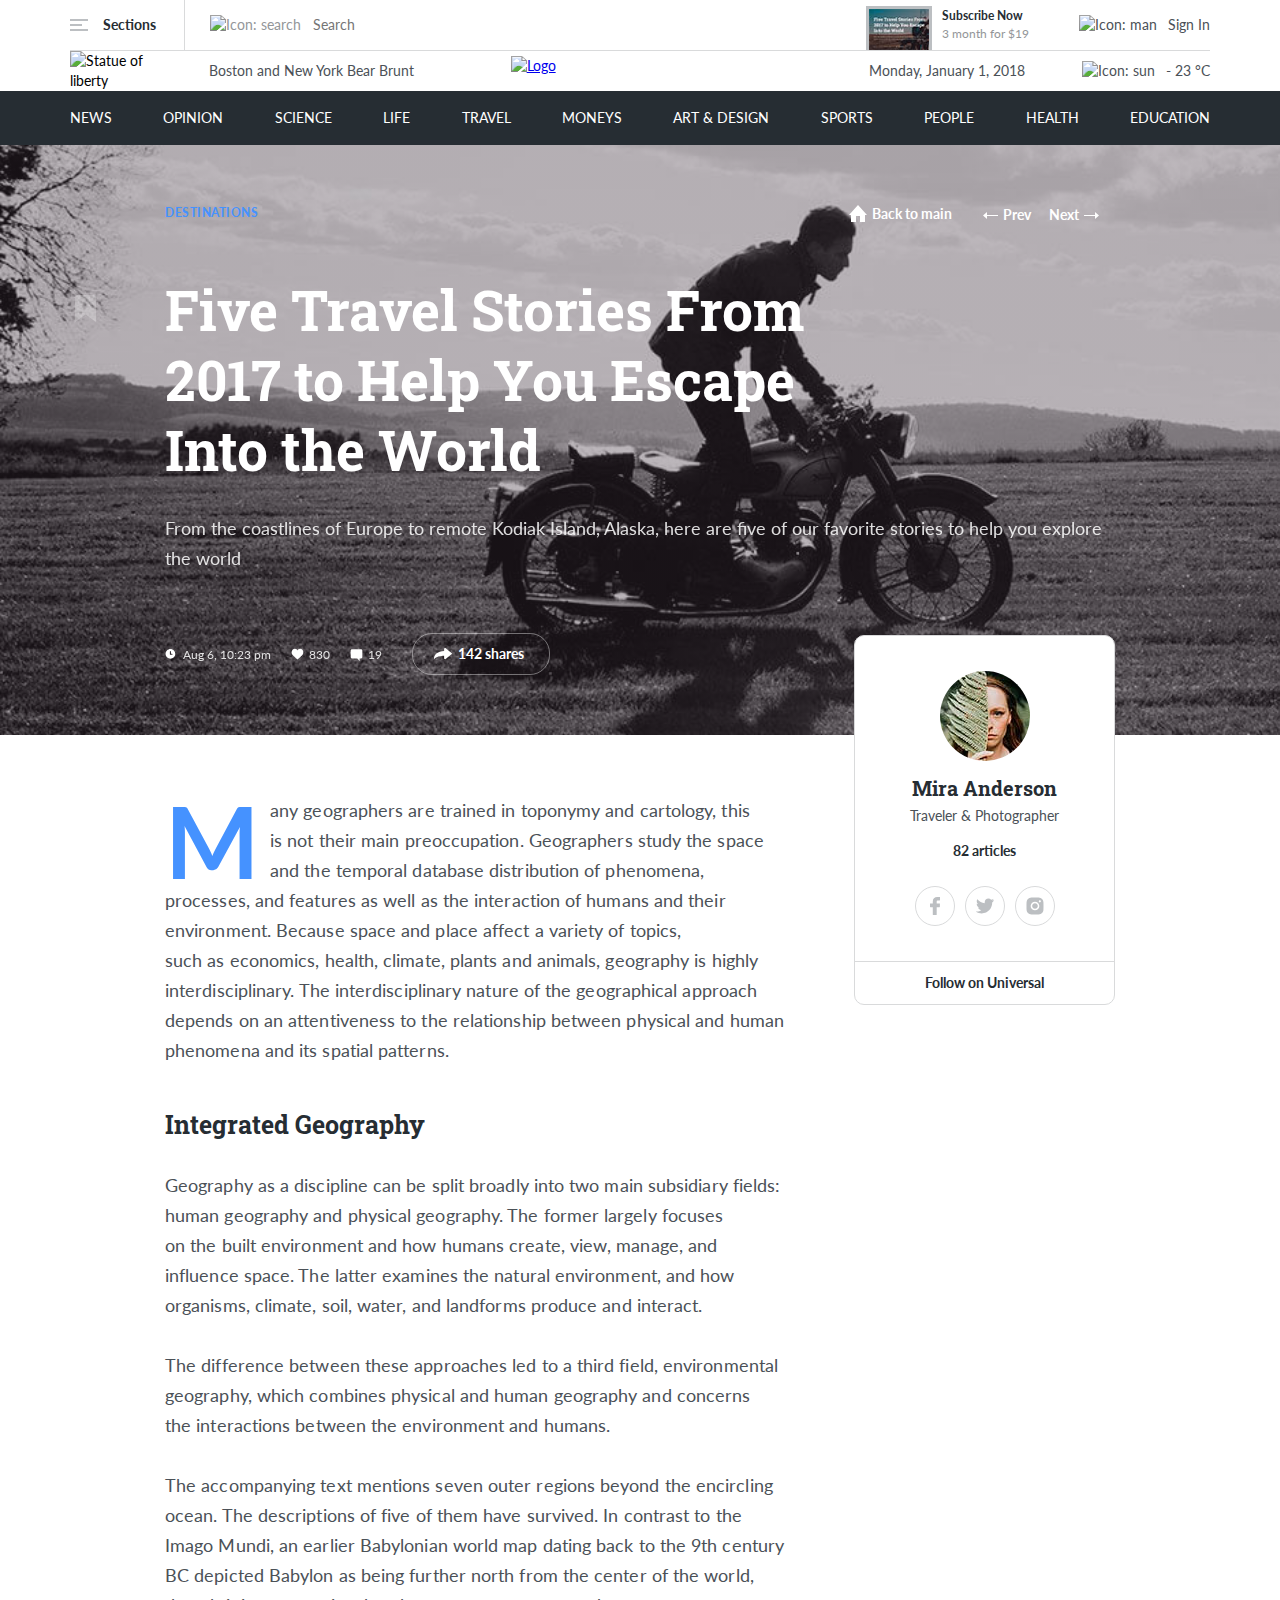
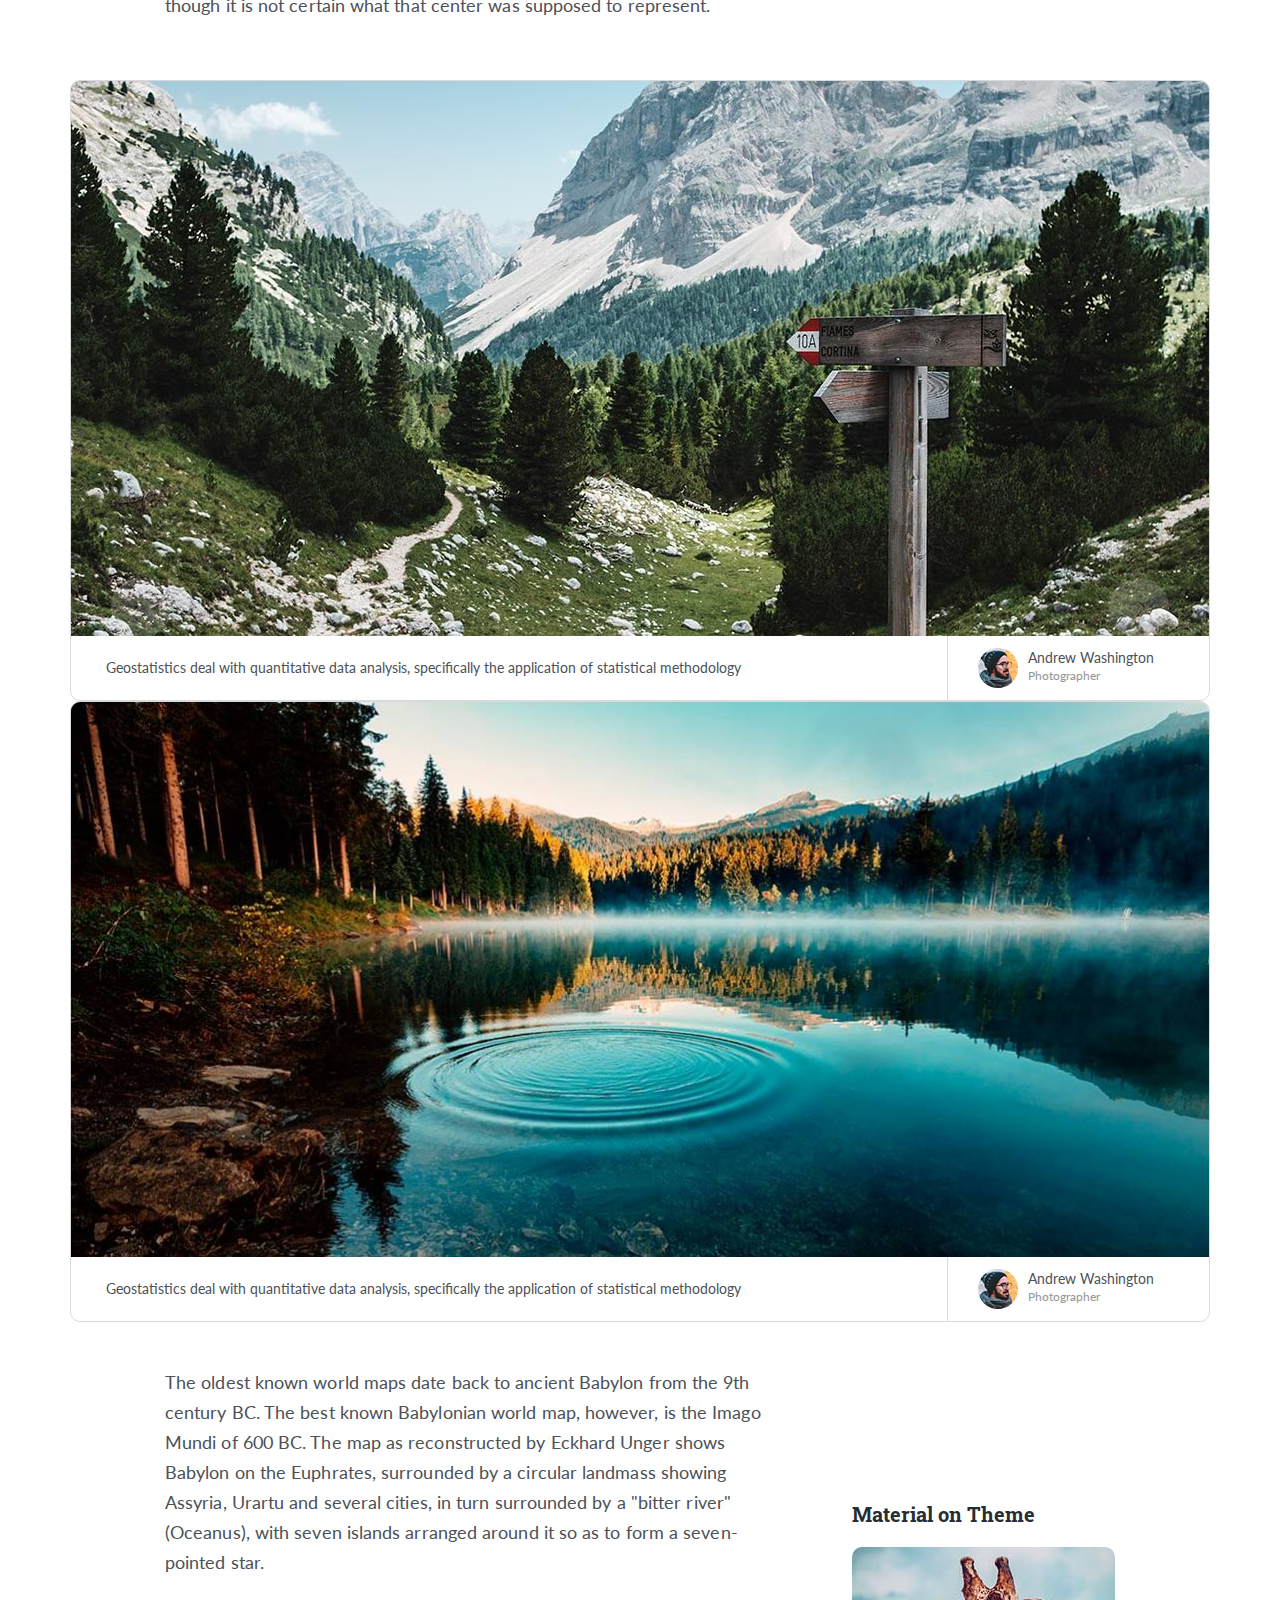
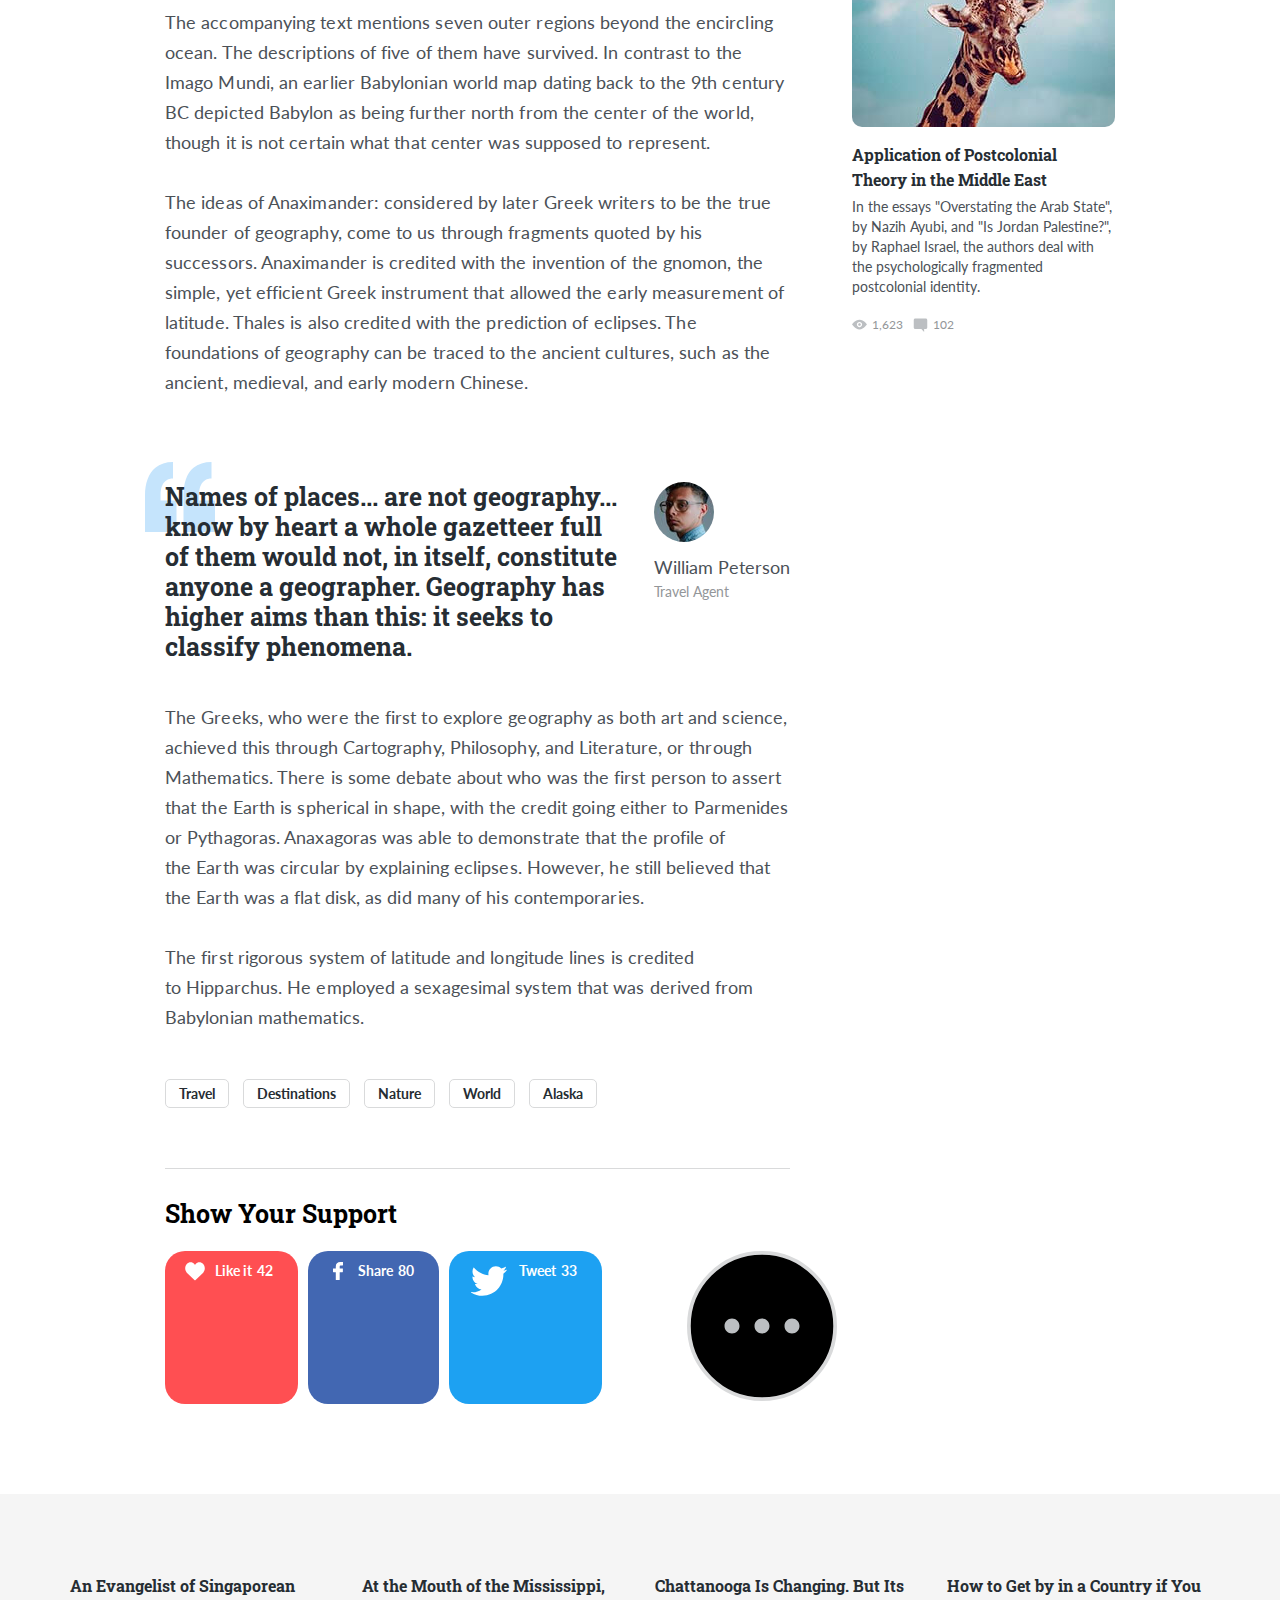
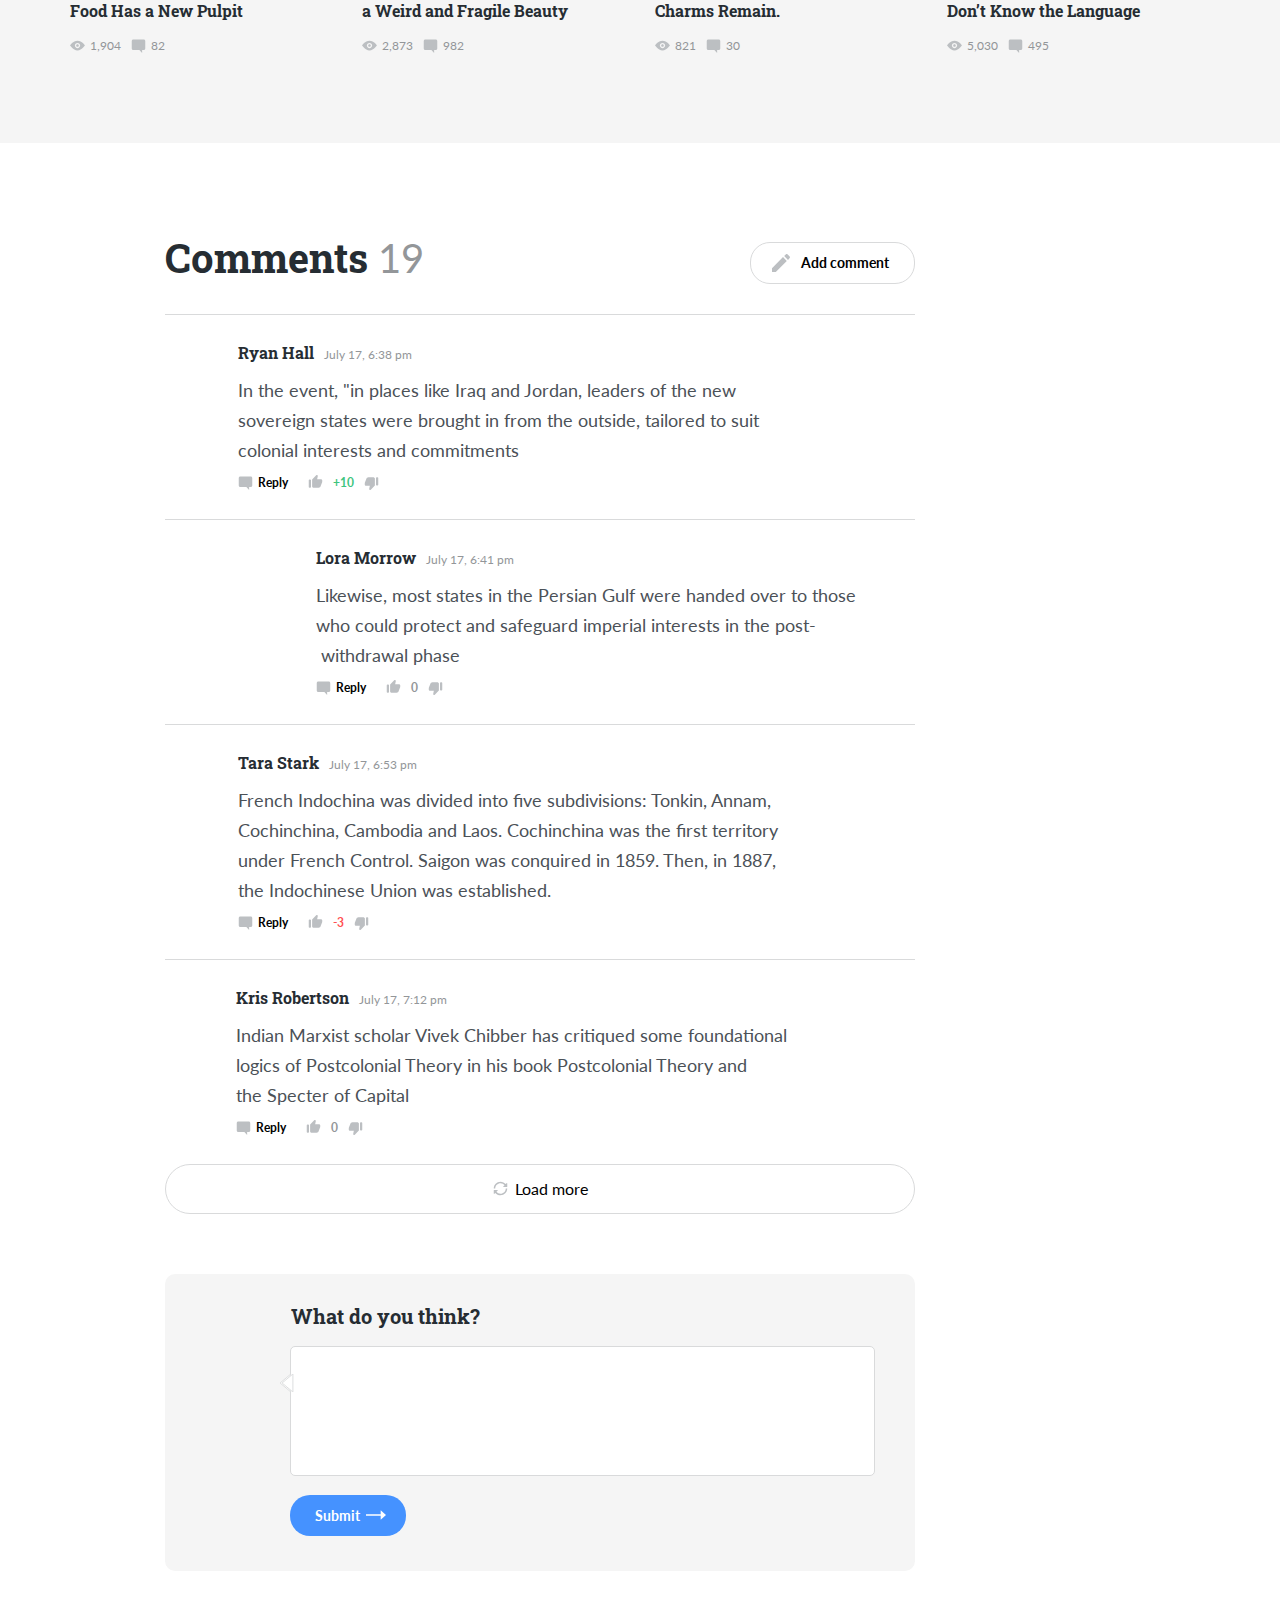
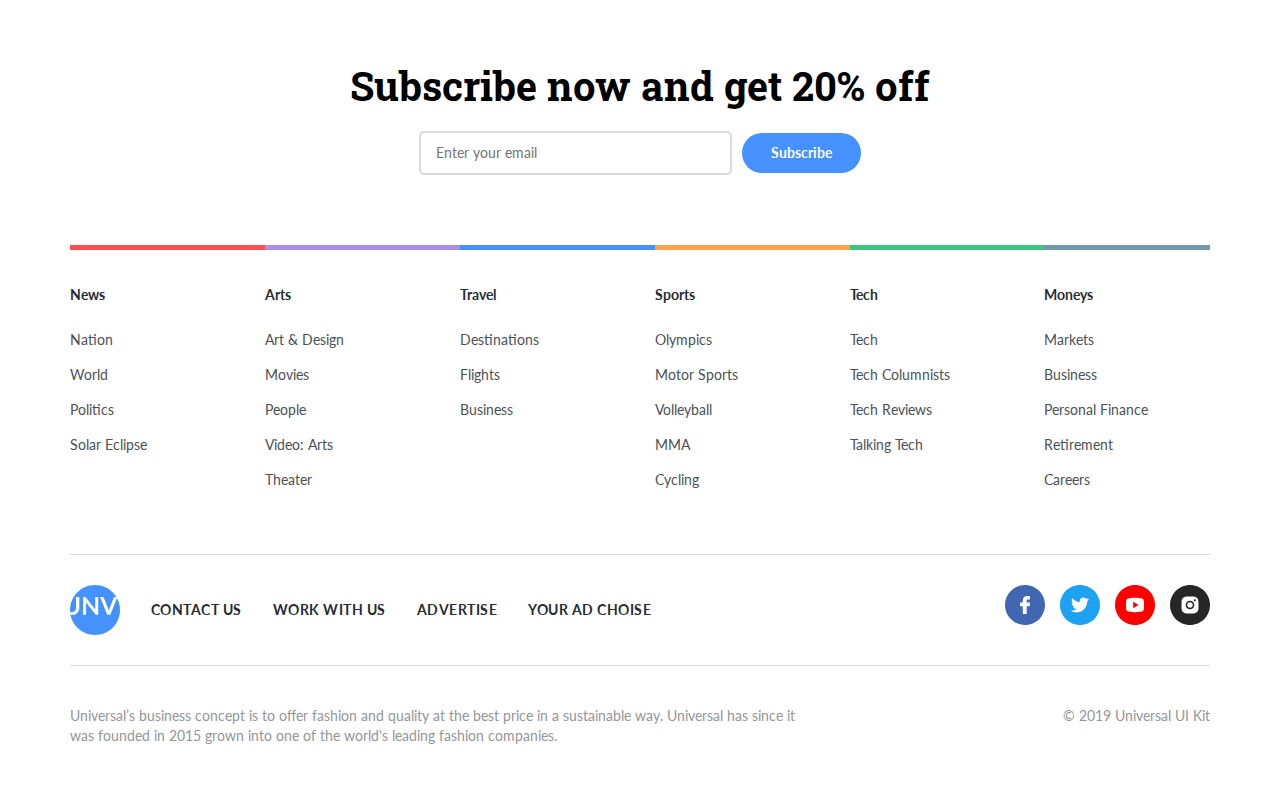
==== commit 8d9cd0ac: "fixed: optimization" ====
--- a/article-2.html
+++ b/article-2.html
@@ -38,7 +38,8 @@
                 <input type="text" class="search__input" placeholder="Search" />
               </form>
               <img
-                src="img/header/stories.png"
+                src="img/header/stories.jpg"
+                loading="lazy"
                 alt="5 travel stories"
                 class="header-top__stories"
               />
@@ -57,7 +58,7 @@
               </a>
               <!-- /.header__sign-in -->
             </div>
-            <!-- /.header__container header__container--top -->
+            <!-- /.header__container -->
           </div>
           <!-- /.header-top -->
         </div>
@@ -69,6 +70,7 @@
         <div class="main-container header__container header__container--bottom">
           <img
             src="img/header/freedom.png"
+            loading="lazy"
             alt="Statue of liberty"
             class="header-bottom__freedom"
           />
@@ -89,7 +91,7 @@
           </div>
           <!-- /.header__weather -->
         </div>
-        <!-- /.main-container header__container header__container--bottom -->
+        <!-- /.main-container header__container -->
       </div>
       <!-- /.header__bottom -->
       <nav class="header-nav header__nav">
@@ -106,7 +108,7 @@
           <a href="#" class="header-nav__link">Health</a>
           <a href="#" class="header-nav__link">Education</a>
         </div>
-        <!-- /.main-container header__container header__container--nav -->
+        <!-- /.main-container header__container -->
         <div class="main-container">
           <div class="header-dropdown header__dropdown">
             <ul class="header-dropdown__list">
@@ -244,7 +246,7 @@
           <use xlink:href="img/sprite.svg#flag"></use>
         </svg>
         <div class="article-container hero__container">
-          <span class="hero__destinations">Destinations</span>
+          <h6 class="hero__destinations">Destinations</h6>
           <nav class="hero__nav">
             <a href="index.html" class="hero__home">
               <svg class="hero__home-icon">
@@ -278,11 +280,11 @@
           <h1 class="hero__title">
             Five Travel Stories From 2017 to Help You Escape Into the World
           </h1>
-          <div class="hero__description">
+          <h3 class="hero__description">
             From the coastlines of Europe to remote Kodiak Island, Alaska, here
             are five of our favorite stories to help you explore the world
-          </div>
-          <!-- /.hero__discription -->
+          </h3>
+          <!-- /.hero__description -->
           <div class="hero__info">
             <div class="hero__time">
               <svg class="hero__time-icon">
@@ -323,7 +325,8 @@
           <div class="article-author article__author">
             <div class="article-author__card">
               <img
-                src="img/article/article-avatar.png"
+                src="img/article/article-avatar.jpg"
+                loading="lazy"
                 alt="Avatar"
                 class="article-author__avatar"
               />
@@ -412,7 +415,8 @@
               <div class="swiper-slide article-slider__slide">
                 <img
                   class="article-slider__image"
-                  src="img/article/slide-1.png"
+                  src="img/article/slide-1.jpg"
+                  loading="lazy"
                   alt="slide-1"
                 />
                 <div class="article-slider__info">
@@ -423,7 +427,8 @@
                   <!-- /.article-slider__text -->
                   <div class="article-slider__author">
                     <img
-                      src="img/article/slider-avatar.png"
+                      src="img/article/slider-avatar.jpg"
+                      loading="lazy"
                       alt="Avatar: Washington"
                       class="article-slider__avatar"
                     />
@@ -445,6 +450,7 @@
                 <img
                   class="article-slider__image"
                   src="img/article/slide-2.jpg"
+                  loading="lazy"
                   alt="slide-2"
                 />
                 <div class="article-slider__info">
@@ -455,7 +461,8 @@
                   <!-- /.article-slider__text -->
                   <div class="article-slider__author">
                     <img
-                      src="img/article/slider-avatar.png"
+                      src="img/article/slider-avatar.jpg"
+                      loading="lazy"
                       alt="Avatar: Washington"
                       class="article-slider__avatar"
                     />
@@ -495,7 +502,8 @@
           <div class="article-theme article__theme">
             <h3 class="article-theme__title-card">Material on Theme</h3>
             <img
-              src="img/article/theme.png"
+              src="img/article/theme.jpg"
+              loading="lazy"
               alt="Giraffe"
               class="article-theme__image"
             />
@@ -569,7 +577,8 @@
               <!-- /.article-saying__text -->
               <div class="article-saying__author">
                 <img
-                  src="img/article/saying-avatar.png"
+                  src="img/article/saying-avatar.jpg"
+                  loading="lazy"
                   alt="Avatar: Peterson"
                   class="article-saying__avatar"
                 />
@@ -657,7 +666,8 @@
         <div class="more-articles__item-wrapper">
           <div class="more-articles__item">
             <img
-              src="img/more-articles/item-1.png"
+              src="img/more-articles/item-1.jpg"
+              loading="lazy"
               alt="Item-1"
               class="more-articles__image"
             />
@@ -689,7 +699,8 @@
         <div class="more-articles__item-wrapper">
           <div class="more-articles__item">
             <img
-              src="img/more-articles/item-2.png"
+              src="img/more-articles/item-2.jpg"
+              loading="lazy"
               alt="Item-2"
               class="more-articles__image"
             />
@@ -721,7 +732,8 @@
         <div class="more-articles__item-wrapper">
           <div class="more-articles__item">
             <img
-              src="img/more-articles/item-3.png"
+              src="img/more-articles/item-3.jpg"
+              loading="lazy"
               alt="Item-3"
               class="more-articles__image"
             />
@@ -753,7 +765,8 @@
         <div class="more-articles__item-wrapper">
           <div class="more-articles__item">
             <img
-              src="img/more-articles/item-4.png"
+              src="img/more-articles/item-4.jpg"
+              loading="lazy"
               alt="Item-4"
               class="more-articles__image"
             />
@@ -786,7 +799,7 @@
     </section>
     <!-- /.more-articles -->
 
-    <secion class="comments">
+    <section class="comments">
       <div class="article-container comments__container">
         <div class="comments__head">
           <h2 class="comments__title">Comments</h2>
@@ -801,13 +814,15 @@
         <!-- /.comments__head -->
         <div class="comments__comment">
           <img
-            src="img/comments/hall.png"
+            src="img/comments/hall.jpg"
+            loading="lazy"
             alt="Avatar: Hall"
             class="comments__avatar"
           />
           <div class="comments__message">
             <img
-              src="img/comments/hall.png"
+              src="img/comments/hall.jpg"
+              loading="lazy"
               alt="Avatar: Hall"
               class="comments__avatar comments__avatar--hidden"
             />
@@ -855,13 +870,15 @@
 
         <div class="comments__comment comments__comment--under">
           <img
-            src="img/comments/morrow.png"
+            src="img/comments/morrow.jpg"
+            loading="lazy"
             alt="Avatar: morrow"
             class="comments__avatar"
           />
           <div class="comments__message">
             <img
-              src="img/comments/morrow.png"
+              src="img/comments/morrow.jpg"
+              loading="lazy"
               alt="Avatar: morrow"
               class="comments__avatar comments__avatar--hidden"
             />
@@ -905,17 +922,19 @@
           </div>
           <!-- /.comments__message -->
         </div>
-        <!-- /.comments__comment--under -->
+        <!-- /.comments__comment -->
 
         <div class="comments__comment">
           <img
-            src="img/comments/stark.png"
+            src="img/comments/stark.jpg"
+            loading="lazy"
             alt="Avatar: Stark"
             class="comments__avatar"
           />
           <div class="comments__message">
             <img
-              src="img/comments/stark.png"
+              src="img/comments/stark.jpg"
+              loading="lazy"
               alt="Avatar: Stark"
               class="comments__avatar comments__avatar--hidden"
             />
@@ -964,13 +983,15 @@
 
         <div class="comments__comment">
           <img
-            src="img/comments/robertson.png"
+            src="img/comments/robertson.jpg"
+            loading="lazy"
             alt="Avatar: Robertson"
             class="comments__avatar"
           />
           <div class="comments__message">
             <img
-              src="img/comments/robertson.png"
+              src="img/comments/robertson.jpg"
+              loading="lazy"
               alt="Avatar: Robertson"
               class="comments__avatar comments__avatar--hidden"
             />
@@ -1018,13 +1039,15 @@
 
         <div class="comments__comment comments__comment--hidden">
           <img
-            src="img/comments/robertson.png"
+            src="img/comments/robertson.jpg"
+            loading="lazy"
             alt="Avatar: Robertson"
             class="comments__avatar"
           />
           <div class="comments__message">
             <img
-              src="img/comments/robertson.png"
+              src="img/comments/robertson.jpg"
+              loading="lazy"
               alt="Avatar: Robertson"
               class="comments__avatar comments__avatar--hidden"
             />
@@ -1068,17 +1091,19 @@
           </div>
           <!-- /.comments__message -->
         </div>
-        <!-- /.comments__comment comments__comment--hidden -->
+        <!-- /.comments__comment -->
 
         <div class="comments__comment comments__comment--hidden">
           <img
-            src="img/comments/robertson.png"
+            src="img/comments/robertson.jpg"
+            loading="lazy"
             alt="Avatar: Robertson"
             class="comments__avatar"
           />
           <div class="comments__message">
             <img
-              src="img/comments/robertson.png"
+              src="img/comments/robertson.jpg"
+              loading="lazy"
               alt="Avatar: Robertson"
               class="comments__avatar comments__avatar--hidden"
             />
@@ -1121,17 +1146,19 @@
           </div>
           <!-- /.comments__message -->
         </div>
-        <!-- /.comments__comment comments__comment--hidden -->
+        <!-- /.comments__comment -->
 
         <div class="comments__comment comments__comment--hidden">
           <img
-            src="img/comments/robertson.png"
+            src="img/comments/robertson.jpg"
+            loading="lazy"
             alt="Avatar: Robertson"
             class="comments__avatar"
           />
           <div class="comments__message">
             <img
-              src="img/comments/robertson.png"
+              src="img/comments/robertson.jpg"
+              loading="lazy"
               alt="Avatar: Robertson"
               class="comments__avatar comments__avatar--hidden"
             />
@@ -1174,7 +1201,7 @@
           </div>
           <!-- /.comments__message -->
         </div>
-        <!-- /.comments__comment comments__comment--hidden -->
+        <!-- /.comments__comment -->
 
         <button class="comments__load-button">
           <svg class="comments__load-icon">
@@ -1186,7 +1213,8 @@
         <div class="comments-my comments__my">
           <h3 class="comments-my__title">What do you think?</h3>
           <img
-            src="img/comments/avatar.png"
+            src="img/comments/avatar.jpg"
+            loading="lazy"
             alt="Avatar: me"
             class="comments-my__avatar"
           />
@@ -1221,7 +1249,7 @@
         <!-- /.comments-my comments__my -->
       </div>
       <!-- /.article-container -->
-    </secion>
+    </section>
     <!-- /.comments -->
 
     <section class="footer">
--- a/css/style.css
+++ b/css/style.css
@@ -1,2 +1,2 @@
-*{box-sizing:border-box}body{font-family:'Lato', sans-serif}.main-container{max-width:1140px;margin:auto;position:relative}.article-container{max-width:950px;margin:auto;position:relative}button{cursor:pointer;border:none;outline:none}form{outline:none}.lock-scroll{overflow-y:hidden}.thank-title{font-family:Roboto Slab;font-style:normal;font-weight:bold;font-size:40px;line-height:50px}.to-main{font-size:14px;line-height:20px;color:#4B5157;font-weight:bold;text-decoration:underline}/*! normalize.css v8.0.1 | MIT License | github.com/necolas/normalize.css */html{line-height:1.15;-webkit-text-size-adjust:100%}body{margin:0}main{display:block}h1{font-size:2em;margin:0.67em 0}hr{box-sizing:content-box;height:0;overflow:visible}pre{font-family:monospace, monospace;font-size:1em}a{background-color:transparent}abbr[title]{border-bottom:none;text-decoration:underline;text-decoration:underline dotted}b,strong{font-weight:bolder}code,kbd,samp{font-family:monospace, monospace;font-size:1em}small{font-size:80%}sub,sup{font-size:75%;line-height:0;position:relative;vertical-align:baseline}sub{bottom:-0.25em}sup{top:-0.5em}img{border-style:none}button,input,optgroup,select,textarea{font-family:inherit;font-size:100%;line-height:1.15;margin:0}button,input{overflow:visible}button,select{text-transform:none}button,[type="button"],[type="reset"],[type="submit"]{-webkit-appearance:button}button::-moz-focus-inner,[type="button"]::-moz-focus-inner,[type="reset"]::-moz-focus-inner,[type="submit"]::-moz-focus-inner{border-style:none;padding:0}button:-moz-focusring,[type="button"]:-moz-focusring,[type="reset"]:-moz-focusring,[type="submit"]:-moz-focusring{outline:1px dotted ButtonText}fieldset{padding:0.35em 0.75em 0.625em}legend{box-sizing:border-box;color:inherit;display:table;max-width:100%;padding:0;white-space:normal}progress{vertical-align:baseline}textarea{overflow:auto}[type="checkbox"],[type="radio"]{box-sizing:border-box;padding:0}[type="number"]::-webkit-inner-spin-button,[type="number"]::-webkit-outer-spin-button{height:auto}[type="search"]{-webkit-appearance:textfield;outline-offset:-2px}[type="search"]::-webkit-search-decoration{-webkit-appearance:none}::-webkit-file-upload-button{-webkit-appearance:button;font:inherit}details{display:block}summary{display:list-item}template{display:none}[hidden]{display:none}.header{position:relative;font-style:normal;font-weight:normal;font-size:14px;line-height:20px}.header__mobile{width:20%;display:none;background-color:#262D33;top:51px}.header__mobile--visible{display:block;position:fixed;width:100%;height:100%;z-index:10}.header-mobile__list{padding-left:0;margin-top:0;margin-bottom:0;text-transform:uppercase;display:flex;flex-direction:column;justify-content:space-between;list-style:none;height:100%}.header-mobile__item{padding:15px 0}.header__dropdown{width:20%;display:none;background-color:#262D33;top:51px}.header__dropdown--visible{display:block;position:fixed;z-index:10}.header-dropdown__list{padding-left:30px;margin-top:0;margin-bottom:0;text-transform:uppercase;display:flex;flex-direction:column;list-style:none}.header-dropdown__item{padding:15px 0}.header__fixed{top:0;width:100%;background:#fff;position:fixed;z-index:100}.header__container--top{display:grid;grid-template-columns:10% repeat(10, 1fr) 12%;align-items:center;border-bottom:1px solid #D9DADB}.header__container--bottom{display:grid;grid-template-columns:10% repeat(10, 1fr) 12%;align-items:center}.header__container--nav{display:flex;justify-content:space-between}.header-subscribe__text{display:block;color:#262D33;font-style:normal;font-weight:bold;font-size:12px;line-height:15px}.header-subscribe__price{color:#939699;font-style:normal;font-weight:normal;font-size:12px;line-height:15px}.header-top__sections{display:flex;align-items:center;padding:15px 25px 15px 0;background-color:#fff;border:none}.header-top__sections-text{font-style:normal;font-weight:bold;font-size:14px;line-height:20px;color:#262D33;z-index:10}.header-top__button{width:18px;height:14px;display:flex;flex-direction:column;justify-content:space-between;margin-right:15px;padding-left:0;outline:none;border:none;background-color:transparent;z-index:10}.header-top__button:hover{background-color:#E5E5E5}.header-top__search{padding:15px 0 15px 25px;grid-column:2;grid-column:2 / 8;display:flex;align-items:center;margin-right:auto;color:#939699}.header-top__man{margin-right:11px}.header-top__stories{width:66px;height:44px;border:3px solid #BCBFC2;border-bottom:none;margin-right:10px;grid-column:11;align-self:end}.header-top__subscribe{grid-column:12 / 13;text-decoration:none}.header-top__subscribe:hover{text-decoration:underline}.header-bottom{margin-top:51px}.header-bottom__freedom{max-width:100%;justify-self:end}.header-bottom__text{margin-right:auto;padding-left:25px;grid-column:2 / 6;color:#4B5157}.header-bottom__logo{margin-left:auto;margin-right:auto;grid-column:6 / 9;width:184px;height:31px}.header-bottom__date{grid-column:11 / 13;color:#4B5157}.header-bottom__weather{grid-column:13 / 14;justify-self:end;display:flex;align-items:center;color:#4B5157}.header-bottom__sun{margin-right:11px}.header-nav{background-color:#262D33;padding:17px 0;text-transform:uppercase}.header-nav__link{color:#fff;text-decoration:none}.header-nav__link:hover{text-decoration:underline}.button__line{background-color:#BCBFC2}.button__line--long{width:18px;height:2px}.button__line--short{width:12px;height:2px}.button__sections{font-style:normal;font-weight:bold;font-size:14px;line-height:20px}.search{border-left:1px solid #D9DADB}.search__image{margin-right:10px}.search__input{outline:none;border:none}.sign-in{grid-column:13 / 14;justify-self:end;display:flex;align-items:center;text-decoration:none;color:#4B5157}.sign-in:hover{text-decoration:underline}.logo__image{width:100%;height:100%}.background-compilation{background-color:#262D33;padding:30px 0 315px 0;width:100%}.compilation{background:#30363D;border-radius:10px;display:flex;justify-content:space-between;padding:25px}.compilation__item{display:flex;justify-content:space-between;align-items:center;max-width:261px;border-right:1px solid #4B5157;padding-right:25px;text-decoration:none}.compilation__item:last-child{border:none;padding-right:0}.compilation__text{max-width:155px;margin-right:15px;font-family:Roboto Slab;font-style:normal;font-weight:bold;font-size:16px;line-height:25px;color:#fff}.compilation__image{object-fit:cover;height:65px}.recommendations{background-color:#E5E5E5;height:316px}.recommendations__container{position:relative;min-height:570px;height:316px}.recommendations__tabs{display:flex;position:absolute;top:-300px}.recommendations__overlay{position:fixed;left:0;top:0;right:0;bottom:0;z-index:100;visibility:hidden}.recommendations__overlay--visible{visibility:visible}.recommendations__video{display:none;top:-50%;width:77%;height:100%;position:absolute;object-fit:contain}.recommendations__video--visible{display:block;z-index:100}.recommendations__list{height:570px;display:flex;flex-wrap:wrap;list-style:none;padding:0;background-color:#fff;border-radius:0 10px 10px 0}.content{position:relative;flex-shrink:0;padding-left:0;flex-basis:77%;height:570px;border-radius:10px 0 0 10px;overflow:hidden}.content::after{content:'';position:absolute;width:100%;height:100%;top:0;right:0;bottom:0;left:0;background:linear-gradient(0deg, rgba(64,48,61,0.35), rgba(64,48,61,0.35))}.content__item{display:none;width:100%;height:100%;padding:55px 55px 92px 55px;left:0;background-repeat:no-repeat;background-size:cover}.content__item--visible{display:flex;flex-wrap:wrap;align-content:space-between;height:100%}.content__item--food{background-image:url(../img/recommendations/food.png)}.content__item--cars{background-image:url(../img/recommendations/cars.jpg);background-position:right}.content__item--movies{background-image:url(../img/recommendations/movies.jpg)}.content__item--nfl{background-image:url(../img/recommendations/nfl.jpg)}.content__item--tech{background-image:url(../img/recommendations/tech.jpg)}.content__author{flex-basis:100%;display:flex;align-self:flex-start;margin-bottom:145px;z-index:1}.content__avatar{border-radius:50%;margin-right:10px;width:45px;height:45px}.content__info{max-width:121px}.content__name{font-style:normal;font-weight:normal;font-size:14px;line-height:20px;color:#fff;opacity:0.85}.content__sign{font-style:normal;font-weight:normal;font-size:12px;line-height:15px;color:#fff;opacity:0.4}.content__destinations{flex-basis:100%;align-self:center;font-style:normal;font-weight:bold;font-size:12px;line-height:15px;letter-spacing:0.5px;text-transform:uppercase;color:#4592FF;text-shadow:2px 2px 3px #000000;margin-bottom:25px;z-index:1}.content__title{max-width:600px;flex-basis:100%;font-family:Roboto Slab;font-style:normal;font-weight:bold;font-size:40px;line-height:50px;color:#fff;margin:0 0 25px 0;z-index:1}.content__more{flex-basis:30%;padding:10px 20px 10px 25px;max-width:138px;margin-right:30px;align-self:center;font-style:normal;font-weight:bold;font-size:14px;line-height:20px;color:#fff;background-color:#4592FF;border-radius:20px;text-decoration:none;z-index:1}.content__more:hover{opacity:0.5}.content__arrow{margin-left:6px}.content__view-container{display:flex;z-index:1}.content__button{background:none}.content__button:hover{opacity:0.5}.content__play{padding:17px;margin-right:10px;border-radius:50%;border:2px solid rgba(255,255,255,0.4)}.content__location{margin-right:auto;align-self:center;max-width:190px;font-style:normal;font-weight:normal;font-size:14px;line-height:20px;color:#fff;opacity:0.85;z-index:1}.content__duration{font-style:normal;font-weight:normal;font-size:12px;line-height:15px;color:#fff;opacity:0.4;z-index:1}.list__title{font-style:normal;font-weight:bold;font-size:14px;line-height:20px;letter-spacing:0.5px;text-transform:uppercase;color:#262D33;padding:20px 25px;flex-basis:100%}.list__item{position:relative;padding-left:25px;padding-right:25px;padding-top:17px;padding-bottom:18px;flex-basis:100%;border-top:1px solid #D9DADB;cursor:pointer}.list__item--visible{background-color:#F5F5F5;border-radius:0 0 10px 0}.list__item:hover{opacity:0.5}.item__title{margin:0;margin-bottom:8px;font-style:normal;font-weight:bold;font-size:12px;line-height:15px;letter-spacing:0.5px;text-transform:uppercase}.item__title--turquoise{color:#3BBDC4}.item__title--blue{color:#6e99ae}.item__title--purple{color:#AC8EE3}.item__title--orange{color:#FFA34D}.item__title--green{color:#3DC47E}.item__description{display:inline;margin-right:5px;font-style:normal;font-weight:normal;font-size:14px;line-height:20px;color:#4B5157}.item__play{padding:7px;border:1px solid #BCBFC2;border-radius:50%;margin-bottom:-6px}.item__select{display:none;position:absolute;left:-12px;top:50%;transform:translateY(-60%);z-index:9}.item__select--visible{display:block}.grid{background-color:#E5E5E5;padding-bottom:60px}.grid__container{display:grid;grid-template-columns:repeat(4, minmax(min-content, 1fr));grid-template-rows:repeat(4, minmax(min-content, 1fr));grid-gap:30px}.grid__item{background-color:#fff;border-radius:10px;overflow:hidden;text-decoration:none}.grid__item:hover{opacity:0.5}.grid__item--1{grid-column:1/3;grid-row:span 2;padding:15px 0 0 0;display:flex;flex-wrap:wrap}.grid__item--2{position:relative;grid-column:3;grid-row:span 2;display:flex;flex-wrap:wrap;align-content:space-between;padding:18px 18px 25px 18px;background-image:url(../img/grid/art.png);background-repeat:no-repeat;background-size:cover;background-position:right}.grid__item--2::after{content:'';position:absolute;width:100%;height:100%;top:0;right:0;bottom:0;left:0;background:linear-gradient(0deg, rgba(64,48,61,0.35), rgba(64,48,61,0.35))}.grid__item--3{grid-column:1/2;grid-row:span 2}.grid__item--4{grid-column:2/3;grid-row:span 1;padding:25px 25px 30px 25px;display:flex;flex-direction:column;justify-content:space-between}.grid__item--5{grid-column:3/4;grid-row:span 1;padding:25px 25px 30px 25px;display:flex;flex-direction:column;justify-content:space-between}.grid__item--6{grid-column:2/3;grid-row:span 1;padding:25px 25px 30px 25px;display:flex;flex-direction:column;justify-content:space-between}.grid__item--7{grid-column:3/4;grid-row:span 1;padding:25px 25px 30px 25px;display:flex;flex-direction:column;justify-content:space-between}.grid__columns{grid-column:4/5;grid-row:1/5;background-color:#6E99AE;border-radius:10px;z-index:0}.grid-item__main{flex-basis:40%;flex-grow:1;padding-left:35px}.grid-item__category{margin-top:20px;margin-bottom:20px;font-style:normal;font-weight:bold;font-size:12px;line-height:15px;letter-spacing:0.5px;text-transform:uppercase}.grid-item__category--blue{color:#6E99AE}.grid-item__category--purple{color:#E7D9FF;flex-basis:100%;margin:0;z-index:1;margin-bottom:10px}.grid-item__title{font-family:Roboto Slab;font-style:normal;font-weight:bold;margin-top:0}.grid-item__title--car{font-size:25px;line-height:30px;color:#262D33}.grid-item__title--art{max-width:175px;font-size:16px;line-height:25px;letter-spacing:0.5px;text-transform:uppercase;color:#fff;margin-left:5px;margin-bottom:15px;z-index:1}.grid-item__title--cat{margin:15px 25px 30px 25px;font-size:16px;line-height:25px;color:#262D33}.grid-item__title--other{font-size:16px;line-height:25px;color:#262D33;margin:0}.grid-item__text{font-style:normal;font-weight:normal;font-size:14px;line-height:20px;color:#4B5157}.grid-item__image{object-fit:cover}.grid-item__image--car{height:80%;flex-basis:288px}.grid-item__image--cat{width:100%}.grid-item__minor{flex-basis:100%;display:flex;align-items:center;justify-content:space-between;padding:12px 35px;border-top:1px solid #D9DADB}.grid-item__author--1{display:flex;align-items:center;justify-content:space-between;flex-basis:430px}.grid-item__author--2{max-height:45px;display:flex;flex-direction:column;flex-wrap:wrap;z-index:1}.grid-item__avatar--30{width:30px;height:30px;border-radius:50%}.grid-item__avatar--45{max-width:45px;height:45px;border-radius:50%;margin-right:10px;flex-basis:100%}.grid-item__name{font-style:normal;font-size:14px;line-height:20px}.grid-item__name--miller{font-weight:bold;color:#262D33}.grid-item__name--jenkins{font-weight:normal;color:#fff;flex-basis:50%;margin-right:50px;opacity:0.85}.grid-item__comment{margin-right:auto;margin-left:auto}.grid-item__text-comment{font-style:normal;font-weight:normal;font-size:14px;line-height:20px;color:#4B5157}.grid-item__comments--car{flex-basis:41px;display:flex;align-items:center;justify-content:space-between}.grid-item__comments--art{flex-basis:34px;display:flex;align-items:center;justify-content:space-between}.grid-item__number-comments{font-style:normal;font-weight:normal;font-size:12px;line-height:15px;color:#939699}.grid-item__number-likes{font-style:normal;font-weight:normal;font-size:12px;line-height:15px;color:#fff;opacity:0.4}.grid-item__popular{flex-basis:100%;max-width:66px;flex-grow:0;margin-bottom:115px;font-style:normal;font-weight:bold;font-size:12px;line-height:15px;color:#fff;padding:5px 12px;border-radius:3px;background-color:#3DC47E;z-index:1}.grid-item__info{flex-basis:50%;display:flex;justify-content:space-between;max-height:15px}.grid-item__date--art{font-style:normal;font-weight:normal;font-size:12px;line-height:15px;color:#fff;opacity:0.4;margin-right:10px}.grid-item__date--other{font-style:normal;font-weight:normal;font-size:12px;line-height:15px;color:#939699}.grid-item__icon-comments{margin-right:5px}.grid-item__likes{flex-basis:41px;display:flex;align-items:center;justify-content:space-between}.grid-columns{display:flex;flex-wrap:wrap;align-content:space-between;justify-content:space-between}.grid-columns__title{flex-basis:100%;padding:20px 25px;margin:0;font-style:normal;font-weight:bold;font-size:14px;line-height:20px;letter-spacing:0.5px;text-transform:uppercase;color:#fff;border-bottom:1px solid #B4D1E0}.grid-columns__title-item{font-family:Roboto Slab;font-style:normal;font-weight:bold;font-size:20px;line-height:25px;color:#fff;margin:0 0 15px 0}.grid-columns__item{position:relative;margin-left:33px;margin-right:25px;padding-top:45px;padding-bottom:40px;border-bottom:1px solid #B4D1E0;text-decoration:none}.grid-columns__item:nth-child(4){border:none}.grid-columns__item::before{content:'';position:absolute;left:-10px;top:33px;width:40px;height:40px;background-image:url(../img/grid/Quote.svg);background-repeat:no-repeat;z-index:-1}.grid-columns__item:hover{opacity:0.5}.grid-columns__more{padding:11px 95px 14px 95px;flex-basis:100%;text-decoration:none;font-style:normal;font-weight:bold;font-size:14px;line-height:20px;color:#fff;border-top:1px solid #B4D1E0}.grid-columns__more:hover{opacity:0.5}.grid-columns__author{display:flex;flex-direction:column;flex-wrap:wrap;align-content:flex-start;height:45px}.grid-columns__avatar{width:45px;border-radius:50%;margin-right:10px}.grid-columns__name{flex-basis:50%;font-style:normal;font-weight:normal;font-size:14px;line-height:20px;color:#D1E2EB}.grid-columns__profession{flex-basis:50%;font-style:normal;font-weight:normal;font-size:12px;line-height:15px;color:#D1E2EB}.flower{background-image:url(../img/flower/flower.png);background-position:center;height:270px;padding:50px 210px 55px 210px}.flower__container{display:flex;flex-wrap:wrap;justify-content:center;align-content:space-between;height:100%;width:770px}.flower__title{text-align:center;margin:0;font-family:Roboto Slab;font-style:normal;font-weight:bold;font-size:40px;line-height:50px;color:#fff}.flower__more{padding:10px 20px;background:#4592FF;border-radius:20px;font-style:normal;font-weight:bold;font-size:14px;line-height:20px;color:#fff;text-decoration:none}.flower__more:hover{opacity:0.5}.flower__arrow{margin-left:5px}.articles{background-color:#E5E5E5}.articles__container{display:flex;justify-content:space-between;align-items:flex-start;padding:60px 0}.articles__categories{padding:0 25px;border-radius:10px;overflow:hidden;background-color:#fff;flex-basis:848px;margin-right:29px}.articles-categories__card{text-decoration:none;position:relative;padding-top:25px;padding-bottom:25px;height:245px;display:flex;flex-wrap:wrap;justify-content:space-between;flex-direction:column;border-bottom:1px solid #BCBFC2}.articles-categories__card:last-child{border:none}.articles-categories__image{object-fit:cover;margin-right:25px;width:336px}.articles-categories__category{margin-top:5px;margin-bottom:0;font-style:normal;font-weight:bold;font-size:12px;line-height:15px;letter-spacing:0.5px;text-transform:uppercase}.articles-categories__category--flights{color:#4592FF}.articles-categories__category--food{color:#3BBDC4}.articles-categories__category--science{color:#FF4F52}.articles-categories__category--health{color:#3BBDC4}.articles-categories__category--art{color:#AC8EE3}.articles-categories__title{margin-top:0;margin-bottom:0;max-width:426px;font-family:Roboto Slab;font-style:normal;font-weight:bold;font-size:20px;line-height:25px;color:#262D33;text-decoration:none}.articles-categories__title:hover{opacity:0.5}.articles-categories__text{max-width:430px;font-style:normal;font-weight:normal;font-size:14px;line-height:20px;color:#4B5157}.articles-categories__info{display:flex;align-items:center;max-height:15px;margin-bottom:5px;font-style:normal;font-weight:normal;font-size:12px;line-height:15px;color:#939699}.articles-categories__date{margin-right:10px}.articles-categories__comments{margin-right:10px;display:flex;align-items:center}.articles-categories__icon-comments{margin-right:5px}.articles-categories__likes{display:flex;align-items:center}.articles-categories__icon-likes{margin-right:5px}.articles-categories__flag{position:absolute;width:14px;height:18px;right:0;top:25;cursor:pointer;fill:#BCBFC2}.articles-categories__flag--select{fill:#FF4F52}.articles__recommendation{border-radius:10px;overflow:hidden;background-color:#fff;flex-basis:263px;height:auto;display:flex;flex-direction:column}.articles-recommendation__title{margin:0;padding:20px 25px 20px 25px;border-bottom:1px solid #D9DADB;font-style:normal;font-weight:bold;font-size:14px;line-height:20px;letter-spacing:0.5px;text-transform:uppercase;color:#262D33}.articles-recommendation__title-item{max-width:143px;font-style:normal;font-weight:normal;font-size:14px;line-height:20px;color:#4B5157;height:50%;margin:0}.articles-recommendation__items{margin:0;list-style:none;padding:0;border-bottom:1px solid #D9DADB}.articles-recommendation__item{position:relative;display:flex;flex-direction:column;flex-wrap:wrap;justify-content:space-between;padding:17px 0;margin:0 25px;height:94px;border-bottom:1px solid #D9DADB}.articles-recommendation__item:last-child{border:none}.articles-recommendation__item::before{position:absolute;right:0;top:20px;font-style:italic;font-weight:bold;font-size:70px;line-height:50px;color:#262D33;opacity:0.08}.articles-recommendation__item--1::before{content:'1'}.articles-recommendation__item--2::before{content:'2'}.articles-recommendation__item--3::before{content:'3'}.articles-recommendation__item--4::before{content:'4'}.articles-recommendation__item--5::before{content:'5'}.articles-recommendation__item--6::before{content:'6'}.articles-recommendation__item--7::before{content:'7'}.articles-recommendation__image{margin-right:10px}.articles-recommendation__time{font-style:normal;font-weight:normal;font-size:12px;line-height:15px;color:#939699}.articles-recommendation__more{align-self:center;padding-top:11px;padding-bottom:14px;font-style:normal;font-weight:bold;font-size:14px;line-height:20px;color:#262D33;text-decoration:none}.articles-recommendation__more:hover{opacity:0.5}.swiper-pagination-bullets{display:flex;justify-content:space-between;width:113px;z-index:1;margin-top:-10px}.swiper-pagination-bullet{width:8px;height:8px;background-color:#D9DADB;display:inline-block;border-radius:50%;margin:0 3px;outline:none;cursor:pointer}.swiper-pagination-bullet-active{background-color:#fff;position:relative}.swiper-pagination-bullet-active::before{content:'';width:16px;height:16px;background-color:transparent;border-radius:50%;border:2px solid #fff;position:absolute;transform:translate(-51%, -29%);z-index:10}.useful{background-color:#262D33;height:100%}.useful-swiper{width:555px;height:570px;margin-left:0;margin-right:30px;display:flex;justify-content:center}.useful__container{display:flex;flex-direction:column;flex-wrap:wrap;height:690px;padding:60px 0}.useful__hot{position:relative;background-size:cover;background-repeat:no-repeat;height:100%;width:100%;padding:0 18px;display:flex;flex-wrap:wrap;align-content:space-between;justify-content:center;border-radius:10px;overflow:hidden}.useful__hot--1{background-image:url(../img/useful/slide-1.png)}.useful__hot--2{background-image:url(../img/useful/slide-2.jpg)}.useful__hot--3{background-image:url(../img/useful/slide-3.jpg)}.useful__hot--4{background-image:url(../img/useful/slide-4.jpg)}.useful__hot--5{background-image:url(../img/useful/slide-5.jpg)}.useful__hot::after{content:'';position:absolute;width:100%;height:100%;top:0;right:0;bottom:0;left:0;background:linear-gradient(0deg, rgba(64,48,61,0.35), rgba(64,48,61,0.35))}.useful-hot__label{position:absolute;top:18px;left:18px;padding:5px 12px;background-color:#FF4F52;border-radius:3px;font-style:normal;font-weight:bold;font-size:12px;line-height:15px;color:#fff;z-index:1}.useful-hot__author{display:flex;flex-wrap:wrap;justify-content:center;max-width:145px;margin-top:50px;z-index:1}.useful-hot__avatar{border-radius:50%;margin-bottom:10px}.useful-hot__name{font-style:normal;font-weight:normal;font-size:14px;line-height:20px;color:#fff;opacity:0.85}.useful-hot__profession{font-style:normal;font-weight:normal;font-size:12px;line-height:15px;color:#fff;opacity:0.4}.useful-hot__title{margin:0;font-family:Roboto Slab;font-style:normal;font-weight:bold;font-size:40px;line-height:50px;text-align:center;color:#fff;flex-basis:470px;z-index:1}.useful-hot__watch{padding:10px 25px 10px 20px;background:#4592FF;border-radius:20px;vertical-align:center;text-decoration:none;font-style:normal;font-weight:bold;font-size:14px;line-height:20px;color:#fff;display:flex;align-items:center;margin-bottom:164px;z-index:1}.useful-hot__watch:hover{opacity:0.5}.useful-hot__image{margin-right:10px}.useful-hot__text{margin-right:5px}.useful-hot__number{font-style:normal;font-weight:normal;font-size:14px;line-height:20px;color:#C5E4FC}.useful__pagination{position:absolute;width:108px;bottom:40px}.useful__careers{position:relative;background-color:#B4D1E0;padding:18px 30px 0 35px;height:370px;width:555px;display:flex;flex-direction:column;align-items:flex-start;justify-content:space-between;border-radius:10px;margin-bottom:30px}.useful-careers__category{font-style:normal;font-weight:bold;font-size:12px;line-height:15px;letter-spacing:0.5px;text-transform:uppercase;color:#6E99AE;margin-top:17px;z-index:1}.useful-careers__title{font-family:Roboto Slab;font-style:normal;font-weight:bold;font-size:25px;line-height:30px;color:#262D33;width:53%;z-index:1}.useful-careers__text{font-style:normal;font-weight:normal;font-size:14px;line-height:20px;color:#4B5157;width:40%;margin-bottom:25px;z-index:1}.useful-careers__more{font-style:normal;font-weight:bold;font-size:14px;line-height:20px;color:#fff;padding:10px 20px 10px 25px;background-color:#4592FF;border-radius:20px;margin-bottom:50px;text-decoration:none;z-index:1}.useful-careers__more:hover{opacity:0.5}.useful-careers__arrow{margin-left:5px}.useful-careers__oval{position:absolute;right:30px;bottom:45px}.useful-careers__image{position:absolute;right:49px;bottom:0}.useful__others{display:flex;justify-content:space-between;max-width:555px;height:170px}.useful__other{display:flex;flex-direction:column;justify-content:space-between;border-radius:10px;background-color:#fff;padding:25px 25px 30px 25px;text-decoration:none;flex-basis:50%}.useful__other--1{margin-right:30px}.useful-other__title{margin:0;font-family:Roboto Slab;font-style:normal;font-weight:bold;font-size:16px;line-height:25px;color:#262D33}.useful-other__text{font-style:normal;font-weight:normal;font-size:14px;line-height:20px;color:#4B5157}.useful-other__date{font-style:normal;font-weight:normal;font-size:12px;line-height:15px;color:#939699}.footer__subscribe{padding-top:60px;padding-bottom:70px;display:flex;flex-direction:column;justify-content:space-between;align-items:center}.footer-subscribe__title{font-family:Roboto Slab;font-style:normal;font-weight:bold;font-size:40px;line-height:50px;margin-top:0;margin-bottom:20px}.footer-subscribe__form{display:flex;flex-wrap:wrap;align-items:center;justify-content:center}.footer-subscribe__input{position:relative;font-style:normal;font-weight:normal;font-size:14px;line-height:20px;color:#939699;margin-right:10px;border-radius:5px;border-color:#D9DADB;border-style:solid;padding:10px 15px;width:100%}.footer-subscribe__input-group{position:relative;width:313px;margin-right:10px}.footer-subscribe__button{font-style:normal;font-weight:bold;font-size:14px;line-height:20px;color:#fff;padding:10px 29px;background-color:#4592FF;border-radius:20px;min-height:40px}.footer-subscribe__button:hover{opacity:0.5}.footer label{color:#ff0000;font-size:12px;position:absolute;bottom:-14px;left:0}.footer__nav{display:flex;justify-content:space-between}.footer-nav__title{margin:0;font-style:normal;font-weight:bold;font-size:14px;line-height:20px;color:#262D33;margin-bottom:25px}.footer-nav__column{flex-grow:1;padding-top:35px;border-top-width:5px;border-top-style:solid;padding-bottom:64px;flex-basis:20%}.footer-nav__column--news{border-top-color:#FF4F52}.footer-nav__column--arts{border-top-color:#AC8EE3}.footer-nav__column--travel{border-top-color:#4592FF}.footer-nav__column--sports{border-top-color:#FFA34D}.footer-nav__column--tech{border-top-color:#3DC47E}.footer-nav__column--moneys{border-top-color:#6E99AE;flex-basis:17%}.footer-nav__list{list-style:none;padding-left:0;margin:0}.footer-nav__item{margin-bottom:15px}.footer-nav__item:last-child{margin-bottom:0}.footer-nav__link{text-decoration:none;font-style:normal;font-weight:normal;font-size:14px;line-height:20px;color:#4B5157}.footer-nav__link:hover{text-decoration:underline}.footer__info{display:flex;justify-content:space-between;padding:30px 0;border-top:1px solid #D9DADB}.footer-info__contacts{flex-basis:51%;display:flex;align-items:center;justify-content:space-between}.footer-info__logo{width:50px;height:50px}.footer-info__link{text-decoration:none;font-style:normal;font-weight:bold;font-size:14px;line-height:20px;letter-spacing:0.5px;text-transform:uppercase;color:#262D33}.footer-info__link:hover{text-decoration:underline}.footer-info__socials{width:205px;display:flex;justify-content:space-between}.footer-info__social:hover{opacity:0.5}.footer-info__icon{width:40px;height:40px}.footer__other{padding:40px 0 55px 0;border-top:1px solid #D9DADB;display:flex;justify-content:space-between}.footer-other__text{max-width:750px;font-style:normal;font-weight:normal;font-size:14px;line-height:20px;color:#939699}.footer-other__copyright{font-style:normal;font-weight:normal;font-size:14px;line-height:20px;color:#939699}.hero{position:relative;background-repeat:no-repeat;background-size:cover}.hero-1{background-image:url(../img/hero/hero-1.png)}.hero-2{background-image:url(../img/hero/hero-2.jpg)}.hero::after{content:'';position:absolute;width:100%;height:100%;top:0;right:0;bottom:0;left:0;background:linear-gradient(0deg, rgba(64,48,61,0.35), rgba(64,48,61,0.35))}.hero__flag{position:absolute;fill:#ffffff;fill-opacity:0.25;width:21px;height:27px;top:150px;left:5px;z-index:1}.hero__container{display:flex;flex-wrap:wrap;justify-content:space-between;padding:60px 0}.hero__destinations{font-style:normal;font-weight:bold;font-size:12px;line-height:15px;letter-spacing:0.5px;text-transform:uppercase;color:#4592FF;z-index:1}.hero__nav{display:flex;z-index:1}.hero__home{text-decoration:none;height:17px;margin-right:31px;display:flex;align-items:center}.hero__home:hover{opacity:0.5}.hero__home-icon{width:18px;height:17px;margin-right:5px}.hero__home-text{font-style:normal;font-weight:bold;font-size:14px;line-height:20px;color:#FFFFFF}.hero__button:hover{opacity:0.5}.hero__button--prev{margin-right:20px}.hero-button{width:66px;background-color:transparent;display:flex;align-items:center;text-decoration:none}.hero-button__icon{width:15px;height:7px;display:flex;align-items:center;text-decoration:none}.hero-button__icon--prev{margin-right:5px}.hero-button__text{font-style:normal;font-weight:bold;font-size:14px;line-height:20px;color:#FFFFFF}.hero-button__text--next{margin-right:5px}.hero__title{margin-top:50px;margin-bottom:28px;max-width:700px;font-family:Roboto Slab;font-style:normal;font-weight:bold;font-size:55px;line-height:70px;color:#FFFFFF;z-index:1}.hero__description{font-style:normal;font-weight:normal;font-size:18px;line-height:30px;color:#FFFFFF;opacity:0.85;z-index:1;margin-bottom:60px}.hero__info{flex-basis:100%;display:flex;align-items:center;z-index:1}.hero__time{display:flex;align-items:center;margin-right:20px}.hero__time-icon{width:13px;height:13px;margin-right:5px}.hero__time-text{font-style:normal;font-weight:normal;font-size:12px;line-height:15px;color:#FFFFFF;opacity:0.85}.hero__likes{display:flex;align-items:center;margin-right:20px;cursor:pointer}.hero__likes:hover{opacity:0.5}.hero__likes-icon{width:13px;height:12px;margin-right:5px}.hero__likes-text{font-style:normal;font-weight:normal;font-size:12px;line-height:15px;color:#FFFFFF;opacity:0.85}.hero__comments{display:flex;align-items:center;margin-right:30px;cursor:pointer}.hero__comments:hover{opacity:0.5}.hero__comments-icon{width:13px;height:13px;margin-right:5px;fill:#ffffff}.hero__comments-text{font-style:normal;font-weight:normal;font-size:12px;line-height:15px;color:#FFFFFF;opacity:0.85}.hero__shares{padding:10px 25px 10px 20px;border-width:1px;border-style:solid;border-color:rgba(255,255,255,0.4);border-radius:20px;z-index:1;display:flex;align-items:center;cursor:pointer}.hero__shares:hover{opacity:0.5}.hero__shares-icon{width:20px;height:20px;margin-right:5px}.hero__shares-text{font-style:normal;font-weight:bold;font-size:14px;line-height:20px;color:#FFFFFF}.article{padding-top:60px}.article__container{position:relative}.article__author{position:absolute;right:0;top:-160px;border:1px solid #D9DADB;border-radius:10px;display:flex;flex-direction:column;align-items:center;background-color:#fff}.article-author__card{display:flex;flex-direction:column;justify-content:space-between;align-items:center;padding:35px 55px;border-bottom:1px solid #D9DADB}.article-author__avatar{border-radius:50%;margin-bottom:15px}.article-author__name{font-family:Roboto Slab;font-style:normal;font-weight:bold;font-size:20px;line-height:25px;color:#262D33;margin-bottom:5px}.article-author__profession{font-style:normal;font-weight:normal;font-size:14px;line-height:20px;color:#4B5157;margin:0 0 15px 0}.article-author__articles{font-family:Lato;font-style:normal;font-weight:bold;font-size:14px;line-height:20px;color:#262D33;margin-bottom:25px}.article-author__socials{display:flex;width:140px;justify-content:space-between}.article-author__social{width:40px;height:40px;fill:#fff}.article-author__social:hover{opacity:0.8}.article-author__follow{padding:11px 0;font-style:normal;font-weight:bold;font-size:14px;line-height:20px;color:#262D33;text-decoration:none}.article-author__follow:hover{opacity:0.5}.article__text{max-width:625px}.article-text__paragraph{font-style:normal;font-weight:normal;font-size:18px;line-height:30px;color:#4B5157;margin-bottom:30px;margin-top:0;letter-spacing:0.08px}.article-text__paragraph--1:first-letter{float:left;font-style:normal;font-weight:bold;font-size:100px;line-height:70px;color:#4592FF;margin-right:10px;margin-top:10px}.article-text__title{margin-top:45px;margin-bottom:30px;font-family:Roboto Slab;font-style:normal;font-weight:bold;font-size:25px;line-height:30px;color:#262D33}.article-swiper{position:relative}.article__slider{margin-top:60px;margin-bottom:45px}.article-slider__slide{display:flex;flex-wrap:wrap;border-radius:10px;overflow:hidden;border:1px solid #D9DADB}.article-slider__image{object-fit:cover;height:555px;width:100%}.article-slider__info{display:flex;align-items:center;justify-content:space-between;width:100%}.article-slider__text{font-style:normal;font-weight:normal;font-size:14px;line-height:20px;color:#4B5157;padding-left:35px;padding-right:35px}.article-slider__author{padding:12px 55px 12px 30px;height:100%;display:flex;border-left:1px solid #D9DADB}.article-slider__author-info{display:flex;flex-direction:column}.article-slider__avatar{border-radius:50%;width:40px;height:40px;margin-right:10px}.article-slider__name{height:50%;font-style:normal;font-weight:normal;font-size:14px;line-height:20px;color:#4B5157}.article-slider__profession{height:50%;font-style:normal;font-weight:normal;font-size:12px;line-height:15px;color:#939699}.article-slider__button{position:absolute;top:40%;background-color:transparent;z-index:1;fill-opacity:0.4}.article-slider__button:hover{fill-opacity:1}.article-slider__button--prev{left:35px}.article-slider__button--next{right:35px}.article-slider__arrow-prev{fill:#fff;width:60px;height:60px}.article-slider__arrow-next{width:60px;height:60px}.article__saying{position:relative;margin-top:85px;margin-bottom:40px;display:flex}.article-saying__quote{position:absolute;left:-20px;top:-20px;width:70px;height:70px;z-index:-1}.article-saying__text{max-width:466px;font-family:Roboto Slab;font-style:normal;font-weight:bold;font-size:25px;line-height:30px;color:#262D33;margin-right:23px}.article-saying__author{display:flex;flex-direction:column;align-items:flex-start;width:max-content}.article-saying__avatar{border-radius:50%;margin-bottom:10px;width:60px;height:60px}.article-saying__name{font-style:normal;font-weight:normal;font-size:18px;line-height:30px;color:#4B5157}.article-saying__profession{font-style:normal;font-weight:normal;font-size:14px;line-height:20px;color:#939699}.article__tags{padding-top:22px;padding-bottom:64px;width:100%;border-bottom:1px solid #D9DADB}.article__tag{padding:5px 13px;border:1px solid #D9DADB;border-radius:5px;font-style:normal;font-weight:bold;font-size:14px;line-height:20px;color:#262D33;margin-right:10px}.article__support{padding:30px 0 90px 0;display:flex;justify-content:flex-start;flex-wrap:wrap}.article-support__title{font-family:Roboto Slab;font-style:normal;font-weight:bold;font-size:25px;line-height:30px;flex-basis:100%;margin-top:0;margin-bottom:22px}.article-support__link{padding:10px 25px 10px 20px;border-radius:20px;font-style:normal;font-weight:bold;font-size:14px;line-height:20px;color:#FFFFFF;text-decoration:none;display:flex;margin-right:10px}.article-support__link--likes{background-color:#FF4F52}.article-support__link--facebook{background-color:#4267B2}.article-support__link--twitter{background-color:#1DA1F2}.article-support__link:hover{opacity:0.5}.article-support__likes-icon{width:20px;height:20px;margin-right:10px}.article-support__likes-text{margin-right:5px}.article-support__facebook-icon{width:20px;height:20px;margin-right:10px}.article-support__facebook-text{margin-right:5px}.article-support__twitter-icon{width:20px;height:20px;margin-right:10px}.article-support__twitter-text{margin-right:5px}.article-support__ellipsis:hover{opacity:0.5}.article-support__ellipsis-icon{width:40px;height:40px;fill:#fff}.article__theme{position:absolute;right:0;top:135px;max-width:263px;display:flex;flex-direction:column;align-items:flex-start}.article-theme__title-card{font-family:Roboto Slab;font-style:normal;font-weight:bold;font-size:20px;line-height:25px;color:#262D33;margin-bottom:20px;margin-top:0}.article-theme__image{border-radius:10px;margin-bottom:15px;width:100%}.article-theme__title{font-family:Roboto Slab;font-style:normal;font-weight:bold;font-size:16px;line-height:25px;color:#262D33;margin-bottom:5px;margin-top:0;width:250px}.article-theme__text{font-style:normal;font-weight:normal;font-size:14px;line-height:20px;color:#4B5157;margin-bottom:20px}.article-theme__info{display:flex}.article-theme__views{display:flex;align-items:center;margin-right:10px;cursor:pointer}.article-theme__views:hover{opacity:0.8}.article-theme__views-icon{width:15px;height:15px;fill:#BCBFC2;margin-right:5px}.article-theme__views-text{font-style:normal;font-weight:normal;font-size:12px;line-height:15px;color:#939699}.article-theme__comments{display:flex;align-items:center;cursor:pointer}.article-theme__comments:hover{opacity:0.8}.article-theme__comments-icon{width:15px;height:15px;fill:#BCBFC2;margin-right:5px}.article-theme__comments-text{font-style:normal;font-weight:normal;font-size:12px;line-height:15px;color:#939699}.more-articles{background-color:#F5F5F5}.more-articles__container{display:flex;justify-content:space-between;flex-wrap:wrap;padding:60px 0 90px 0}.more-articles__item{max-width:263px}.more-articles__image{border-radius:10px;margin-bottom:15px;width:100%;object-fit:cover}.more-articles__title{font-family:Roboto Slab;font-style:normal;font-weight:bold;font-size:16px;line-height:25px;color:#262D33;margin-top:0;margin-bottom:15px;width:100%}.more-articles__info{display:flex;align-items:center}.more-articles__views{display:flex;align-items:center;margin-right:10px;cursor:pointer}.more-articles__views:hover{opacity:0.8}.more-articles__views-icon{width:15px;height:15px;margin-right:5px;fill:#BCBFC2}.more-articles__views-text{font-style:normal;font-weight:normal;font-size:12px;line-height:15px;color:#939699}.more-articles__comments{display:flex;align-items:center;margin-right:10px;cursor:pointer}.more-articles__comments:hover{opacity:0.8}.more-articles__comments-icon{width:15px;height:15px;margin-right:5px;fill:#BCBFC2}.more-articles__comments-text{font-style:normal;font-weight:normal;font-size:12px;line-height:15px;color:#939699}.comments__container{padding:90px 200px 30px 0}.comments__head{padding-bottom:30px;display:flex;justify-content:space-between;align-items:baseline}.comments__title{font-family:Roboto Slab;font-style:normal;font-weight:bold;font-size:40px;line-height:50px;color:#262D33;margin:0;margin-right:10px}.comments__number{font-style:normal;font-weight:normal;font-size:40px;line-height:50px;color:#939699;margin-right:auto}.comments__button-add{background-color:transparent;padding:10px 25px 10px 20px;border:1px solid #D9DADB;border-radius:20px;display:flex;align-items:center}.comments__pencil{width:20px;height:20px;margin-right:10px}.comments__add{font-style:normal;font-weight:bold;font-size:14px;line-height:20px}.comments__add:hover{opacity:0.5}.comments__comment{border-top:1px solid #D9DADB;padding:25px 0 29px 0;display:flex}.comments__comment--under{padding-left:85px}.comments__comment--hidden{display:none}.comments__avatar{width:75px;height:75px;border-radius:50%;margin-right:15px}.comments__avatar--hidden{display:none}.comments__message{display:flex;flex-wrap:wrap;align-items:baseline}.comments__name-time{display:flex;align-items:baseline;flex-basis:65%;margin-bottom:10px}.comments__name{font-family:Roboto Slab;font-style:normal;font-weight:bold;font-size:16px;line-height:25px;color:#262D33;margin-right:10px}.comments__time{font-style:normal;font-weight:normal;font-size:12px;line-height:15px;color:#939699}.comments__text{font-style:normal;font-weight:normal;font-size:18px;line-height:30px;color:#4B5157;margin-bottom:10px;flex-basis:565px}.comments__info{flex-basis:100%;display:flex;align-items:center}.comments-info__icon{width:15px;height:15px;fill:#BCBFC2;cursor:pointer}.comments-info__icon:hover{opacity:0.8}.comments-info__icon--reply{margin-right:5px}.comments-info__icon--thumb-up{margin-right:10px}.comments-info__reply{display:flex;align-items:center;margin-right:10px;cursor:pointer}.comments-info__reply:hover{opacity:0.8}.comments-info__text{font-style:normal;font-weight:bold;font-size:12px;line-height:15px;margin-right:10px}.comments-info__text--hall{color:#3DC47E}.comments-info__text--morrow{color:#939699}.comments-info__text--stark{color:#FF4F52}.comments-info__text--robertson{color:#939699}.comments-info__thumbs{display:flex;align-items:center}.comments__load-button{width:100%;padding:15px 0;display:flex;justify-content:center;align-items:center;border:1px solid #D9DADB;border-radius:25px;background-color:transparent;margin-bottom:60px}.comments__load-button--hidden{display:none}.comments__load-button:hover{opacity:0.5}.comments__load-icon{width:15px;height:15px;margin-right:7px}.comments__load__more{font-style:normal;font-weight:bold;font-size:14px;line-height:20px}.comments__my{background-color:#F5F5F5;padding:30px 40px 35px 30px;display:flex;flex-wrap:wrap;border-radius:10px}.comments-my__title{width:100%;margin:0 0 17px 96px;font-family:Roboto Slab;font-style:normal;font-weight:bold;font-size:20px;line-height:25px;color:#262D33}.comments-my__avatar{width:75px;height:75px;margin-right:10px;border-radius:50%}.comments-my__select{margin-top:28px;margin-right:-1px;position:relative;z-index:1}.comments-my__select-icon{width:11px;height:18px;fill:#fff}.comments-my__select-icon--main{stroke:#D9DADB}.comments-my__select-icon--additional{width:13px;position:absolute;left:1px}.comments-my__form{flex-grow:1;position:relative}.comments-my__message{width:100%;height:130px;margin-bottom:15px;border:1px solid #D9DADB;border-radius:5px;resize:none;font-style:normal;font-weight:normal;font-size:14px;line-height:18px;padding:5px 10px;outline:none}.comments-my label{color:#ff0000;font-size:12px;position:absolute;bottom:44px;left:0}.comments-my__button{background-color:#4592FF;padding:10px 20px 10px 25px;display:flex;align-items:center;border-radius:20px}.comments-my__button:hover{opacity:0.5}.comments-my__submit{font-style:normal;font-weight:bold;font-size:14px;line-height:21px;margin-right:6px;color:#fff}.comments-my__arrow{width:20px;height:20px}@media (max-width: 1200px){.main-container{max-width:960px}.header-top__button{padding:0}.header__container--bottom{grid-template-columns:11% repeat(10, 1fr) 12%}.compilation{padding:18px}.compilation__item{max-width:220px;padding-right:13px}.compilation__text{font-size:14px}.list{padding:0}.list__title{padding-left:15px}.list__item{padding-left:15px;padding-top:10px}.grid__container{grid-template-rows:repeat(4, minmax(min-content, 0.5fr))}.grid-item__main{flex-basis:35%;padding-left:20px}.grid-item__category{margin-top:0;margin-bottom:10px}.grid-item__title--car{margin-top:0;margin-bottom:10px}.grid-item__title--art{font-size:14px;line-height:23px;margin-top:0;margin-bottom:0}.grid-item__title--cat{font-size:14px;line-height:23px}.grid-item__title--other{font-size:14px;line-height:23px;margin-top:0;margin-bottom:0;width:138px}.grid-item__text{font-size:12px;line-height:16px}.grid-item__image--car{height:81%}.grid-item__image--cat{height:70%}.grid-item__minor{padding-left:20px;padding-right:20px}.grid-item__name{font-size:12px;line-height:18px}.grid-item__name--jenkins{margin-right:0;flex-basis:63%;align-self:center}.grid-item__text-comment{font-size:12px;line-height:18px}.grid-item__popular{margin-bottom:70px}.grid-item__author--2{flex-direction:row;max-height:60px}.grid-item__avatar--45{margin-bottom:5px}.grid-item__info{flex-basis:100%}.grid__item--1{padding-top:30px}.grid-columns__more{padding-left:67px;padding-right:67px}.flower{padding-left:150px;padding-right:150px}.articles-categories__card{height:230px}.articles-categories__image{width:46%}.articles-categories__title{font-size:18px;line-height:22px;max-width:335px}.articles-categories__text{font-size:12px;line-height:14px;max-width:335px}.articles-recommendation__title{font-size:12px;line-height:14px}.articles-recommendation__title-item{font-size:12px;line-height:14px;max-width:118px}.articles-recommendation__item{height:85px;max-width:none}.articles-recommendation__image{width:50px}.articles-recommendation__time{font-size:11px;line-height:13px}.useful-hot__title{flex-basis:100%}.useful-swiper{width:50%}.useful__careers{width:47%}.useful-careers__title{font-size:22px;line-height:24px}.useful-careers__text{font-size:12px;line-height:16px}.useful__others{width:47%}.useful__other{width:100%}.useful-other__title{font-size:14px;line-height:23px}.useful-other__text{font-size:12px;line-height:16px}.footer-info__link{font-size:13px;letter-spacing:0.3}.article-container{max-width:800px}.hero{background-position:50%}.article__text{max-width:515px}.article-saying__text{max-width:355px}.more-articles__container{padding-bottom:60px}.more-articles__item{margin:0 auto}.more-articles__item-wrapper{flex-basis:50%;margin-bottom:30px}}@media (max-width: 992px){.main-container{max-width:700px}.header{font-size:12px;line-height:15px}.header-top__button{margin-right:5px}.header-top__sections-text{font-size:12px;line-height:15px}.header-subscribe__price{font-size:11px}.header-bottom__text{grid-column:2 / 5}.header-bottom__logo{width:150px;grid-column:6 / 8}.header__container--bottom{grid-template-columns:11% repeat(10, 1fr) 16%}.compilation{flex-wrap:wrap}.compilation__item{max-width:50%}.compilation__item:nth-child(1){margin-bottom:20px;padding-right:96px}.compilation__item:nth-child(2){border-right:none;padding-right:0;margin-bottom:20px}.compilation__item:nth-child(3){padding-right:96px}.recommendations__video{height:70%}.content__item{padding:40px 40px 75px 40px}.content__author{margin-bottom:100px}.content__title{font-size:30px;line-height:36px}.content__more{flex-basis:25%;font-size:12px;line-height:16px;padding-left:15px;padding-right:15px;margin-right:15px}.content__location{font-size:12px;line-height:16px;max-width:157px}.list__title{font-size:12px;line-height:16px;padding-top:15px;padding-bottom:15px}.item__title{font-size:10px;line-height:14px;margin-bottom:4px}.item__description{font-size:12px;line-height:16px}.grid__container{grid-template-columns:repeat(3, minmax(min-content, 1fr))}.grid__columns{grid-column:1/4;grid-row:5/7}.grid__item--4,.grid__item--5,.grid__item--6,.grid__item--7{padding:15px 25px 15px 25px}.grid-columns__title{padding-left:50px}.grid-columns__item{flex-basis:100%;display:flex;justify-content:space-between;margin-left:50px;margin-right:50px;padding-top:20px;padding-bottom:20px}.grid-columns__item::before{top:5px}.grid-columns__title-item{flex-basis:50%}.grid-columns__author{flex-basis:30%}.grid-columns__avatar{order:1;margin-right:0}.grid-columns__name{width:65%}.grid-columns__more{padding-left:45%}.grid-item__text-comment{font-size:12px;line-height:16px}.grid-item__popular{margin-bottom:50px}.grid-item__author--2{max-height:78px}.grid-item__name{font-size:12px;line-height:16px}.flower{padding:45px 0 50px 0;width:100%}.flower__title{font-size:32px;line-height:40px}.articles__container{flex-wrap:wrap}.articles__categories{margin-bottom:30px;margin-right:0}.articles__recommendation{flex-basis:100%}.articles-categories__image{width:47%}.articles-categories__text{max-width:320px}.articles-recommendation__item{max-width:100%;flex-direction:row;justify-content:flex-start;align-items:center}.articles-recommendation__title-item{max-width:100%;font-size:24px;line-height:28px;flex-basis:87%}.articles-recommendation__time{margin-left:auto}.useful-swiper{width:100%;margin-right:0;margin-bottom:30px}.useful__container{flex-direction:row;height:100%}.useful__careers{width:100%}.useful-careers__title{font-size:25px;line-height:30px}.useful-careers__text{font-size:14px;line-height:20px}.useful__others{min-width:100%;height:100%}.useful-other__title{font-size:16px;line-height:25px}.useful-other__text{font-size:14px;line-height:20px}.comments__container{padding:60px 0 100px 0}.footer-nav__title{font-size:12px;line-height:16px}.footer-nav__link{font-size:12px;line-height:16px}.footer-info__contacts{flex-basis:55%}.footer-info__link{font-size:10px}.footer-other__text{font-size:12px;line-height:16px;flex-basis:60%}.footer-other__copyright{font-size:12px;line-height:16px}.article-container{max-width:600px}.hero__title{font-size:50px;line-height:60px}.article__author{position:relative;float:right;top:-90px;margin-left:15px}.article-author__card{padding:25px 30px}.article-text__paragraph{font-size:16px;line-height:25px}.article-slider__name{font-size:12px;line-height:14px}.article-slider__profession{font-size:10px;line-height:20px}.article__theme{top:0;float:right;position:relative;margin-left:15px}.article-theme{border:1px solid #D9DADB;border-radius:10px;padding:10px}}@media (max-width: 768px){.main-container{max-width:576px;width:92%}.button__sections{display:none}.header{font-size:11px;line-height:14px}.header__container--bottom{grid-template-columns:11% repeat(10, 1fr) 11%}.header__container--nav{display:none}.header-top__sections-text{display:none}.header-top__stories{display:none}.header-top__subscribe{grid-column:11/13}.header-bottom__logo{width:140px}.header-bottom__date{grid-column:11 / 13;max-width:90px}.compilation__text{font-size:12px}.compilation__item:nth-child(1){padding-right:34px}.compilation__item:nth-child(3){padding-right:34px}.recommendations{height:546px}.recommendations__tabs{flex-wrap:wrap}.recommendations__content{flex-basis:100%;margin-bottom:0;max-height:400px;border-radius:10px 10px 0 0}.recommendations__video{height:71%;width:100%}.recommendations__list{margin-top:0;border-radius:0 0 10px 10px;max-height:400px}.content__more{max-width:112px}.content__item{padding:30px 30px 35px 30px}.list__title{padding-top:10px;padding-bottom:10px;align-self:center}.list__item{padding-bottom:10px}.item__select--visible{display:none}.grid__container{grid-template-columns:repeat(2, minmax(min-content, 1fr))}.grid__item--2{grid-column:2/3;grid-row:3/5}.grid__item--4{grid-column:1/2;grid-row:5}.grid__item--5{grid-column:2/3;grid-row:5}.grid__item--6{grid-column:1/2;grid-row:6}.grid__item--7{grid-column:2/3;grid-row:6}.grid-item__title--other{width:100%}.grid__columns{grid-column:1/3;grid-row:7}.grid-columns__author{flex-basis:42%}.grid-columns__title-item{font-size:16px;line-height:20px}.articles-categories__card{flex-direction:row}.articles-categories__image{width:20%;margin-right:0;margin-bottom:5px}.articles-categories__category{margin-right:30px}.articles-categories__title{max-width:100%}.articles-categories__text{max-width:100%}.articles-categories__info{align-self:flex-end}.articles-recommendation__title-item{font-size:20px;line-height:24px}.useful-hot__title{font-size:32px;line-height:38px}.useful-careers__title{font-size:22px;line-height:24px}.useful-careers__text{font-size:12px;line-height:16px}.useful-other__title{font-size:14px;line-height:23px}.useful-other__text{font-size:12px;line-height:16px}.footer-subscribe__title{font-size:32px;line-height:38px}.footer-nav{flex-wrap:wrap}.footer-nav__column{flex-basis:33%}.footer-info{flex-wrap:wrap;justify-content:center}.footer-info__contacts{flex-basis:100%;margin-bottom:20px}.footer-other{flex-wrap:wrap}.footer-other__text{flex-basis:100%;margin-bottom:20px}.footer-other__copyright{margin-left:auto}.article-container{max-width:500px;width:90%}.hero__title{font-size:40px;line-height:50px}.hero__flag{top:125px}.article-text__paragraph{font-size:12px;line-height:20px}.article-text__paragraph--1:first-letter{font-size:60px;line-height:35px}.article-text__title{font-size:24px}.article-author__name{font-size:18px;line-height:22px}.article-author__profession{font-size:12px;line-height:18px}.article-author__articles{font-size:12px;line-height:18px}.article-author__follow{font-size:12px;line-height:18px}.article-slider__image{background-position:right}.article-slider__text{font-size:12px;line-height:18px}.article-theme__title-card{font-size:18px;line-height:22px}.article-theme__title{font-size:14px;line-height:22px}.article-theme__text{font-size:12px;line-height:18px}.article-saying__text{font-size:22px;line-height:28px}.article-saying__name{font-size:16px;line-height:22px}.article-saying__profession{font-size:12px;line-height:18px}.more-articles__item{max-width:90%}}@media (max-width: 576px){.header-top__man{margin-right:5px}.header-bottom{padding:10px 0}.header-bottom__freedom{display:none}.header-bottom__text{display:none}.header-bottom__date{grid-row:1;grid-column:1 / 4}.header-bottom__logo{grid-column:5 / 8}.header-bottom__sun{margin-right:5px}.header-subscribe{display:none}.header-mobile__list{align-items:center}.compilation__text{font-size:14px;min-width:65%}.compilation__item{min-width:100%;border-right:none}.compilation__item:nth-child(1){padding-right:0}.compilation__item:nth-child(3){padding-right:0;margin-bottom:20px}.recommendations__video{height:50%}.content__author{margin-bottom:50px}.content__name{font-size:12px;line-height:16px}.content__sign{font-size:10px;line-height:12px}.content__destinations{display:none}.content__title{font-size:20px;line-height:26px;margin:0}.content__more{flex-basis:100%}.content__view-container{flex-basis:100%}.content__play{padding:7px}.content__location{font-size:10px;line-height:14px}.grid__container{grid-template-columns:1fr;grid-column-gap:0;grid-template-rows:repeat(7, min-content)}.grid-item__main{padding-right:20px;padding-bottom:20px}.grid-item__image--car{display:none}.grid-item__image--cat{max-height:250px}.grid-item__colon,.grid-item__text-comment{display:none}.grid-item__title--art{max-width:197px;margin-bottom:10px;margin-right:40px}.grid__item--1{grid-row:span 1;padding-top:20px}.grid__item--2{grid-row:2;grid-column:1}.grid__item--3{grid-row:3;grid-column:1}.grid__item--4{grid-row:5;grid-column:1}.grid__item--5{grid-row:4;grid-column:1}.grid__item--6{grid-row:6;grid-column:1}.grid__item--7{grid-row:7;grid-column:1}.grid-columns__item{flex-wrap:wrap}.grid-columns__title-item{flex-basis:80%}.grid-columns__avatar{order:0;margin-right:10px}.grid-columns__name{width:100%;margin-right:45px}.grid-columns__more{padding-left:42%}.grid__columns{grid-row:9;grid-column:1}.flower__title{font-size:26px;line-height:35px}.articles-categories__card{height:100%}.articles-categories__image{width:60%}.articles-categories__title{margin-bottom:5px}.articles-categories__text{margin-bottom:5px}.articles-recommendation__item{align-items:flex-start}.articles-recommendation__title-item{font-size:16px;line-height:18px;flex-basis:74%}.articles-recommendation__time{flex-basis:30%;text-align:end}.useful-swiper{height:80%}.useful-hot__author{margin-bottom:30px}.useful-hot__title{margin-bottom:50px}.useful-careers__title{width:100%;text-shadow:0 1px 0 #fff}.useful-careers__text{width:100%;text-shadow:0 1px 0 #fff}.useful-careers__oval{right:50%;transform:translateX(50%)}.useful-careers__image{right:0}.useful__others{flex-wrap:wrap}.useful-other{margin-right:0;padding-top:15px;padding-bottom:20px;flex-basis:48%}.useful-other__title{font-size:16px;line-height:23px}.useful-other__text{font-size:14px;line-height:23px}.footer-subscribe__title{font-size:20px;line-height:24px}.footer-subscribe__form{width:100%;justify-content:center}.footer-subscribe__input-group{width:100%;margin-bottom:15px;margin-right:0}.footer-nav__column{flex-basis:50%}.footer-info{justify-content:flex-start}.footer-info__contacts{align-items:flex-start;flex-basis:50%;flex-direction:column}.footer-info__socials{flex-basis:50%;flex-wrap:wrap}.footer-info__social{flex-basis:50%}.hero__destinations{flex-basis:100%}.hero__nav{order:-1;justify-content:space-between;margin-bottom:20px;width:100%}.hero__home{margin-right:0}.hero__button--prev{margin-right:0}.hero__title{font-size:24px;line-height:34px}.hero__description{font-size:14px;line-height:26px}.hero__info{flex-wrap:wrap;justify-content:space-between;align-items:baseline}.hero__comments{margin-right:0}.hero__shares{margin-top:20px;margin-left:auto;margin-right:auto}.article{padding-top:0}.article__author{width:100%;top:-35px;margin-left:0px}.article-author__card{width:100%}.article-slider__info{flex-wrap:wrap}.article-slider__text{padding:12px 20px;border-bottom:1px solid #D9DADB}.article-slider__author{border:none;height:auto;padding-left:20px}.article-slider__button{display:none}.article-slider__image{height:400px}.article__theme{max-width:100%;margin:0;margin-bottom:30px;margin-left:0}.article-saying{flex-wrap:wrap}.article-saying__author{flex-wrap:wrap;justify-content:center;position:relative;order:-1;height:60px}.article-saying__avatar{margin-right:10px}.article-saying__name{width:100%}.article__tags{display:flex;flex-wrap:wrap;padding-bottom:50px}.article__tag{margin-bottom:10px}.article-support{padding-bottom:60px;justify-content:center}.article-support__link{margin-bottom:10px;flex-basis:100%;justify-content:center}.more-articles__container{padding-bottom:30px}.more-articles__item{max-width:100%}.more-articles__item-wrapper{flex-basis:100%}.comments__my{padding-left:25px;padding-right:25px}.comments__container{padding-top:30px}.comments__head{flex-wrap:wrap}.comments__title{font-size:32px;line-height:36px;margin-bottom:15px}.comments__number{font-size:32px;line-height:36px}.comments__message{align-items:center}.comments__avatar{display:none;margin-bottom:10px}.comments__avatar--hidden{display:block}.comments__name-time{flex-basis:55%;flex-wrap:wrap;align-items:center}.comments__name{flex-basis:100%}.comments__text{font-size:14px;line-height:20px}.comments-my__title{margin-left:0}.comments-my__avatar{margin-bottom:20px;margin-right:100%}.comments-my__select{margin-top:0;margin-left:20px;margin-bottom:-6px;transform:rotate(90deg);z-index:10}.comments-my__form{display:flex;flex-wrap:wrap;flex-basis:100%}}
+*{box-sizing:border-box}body{font-family:'Lato', sans-serif}.main-container{max-width:1140px;margin:auto;position:relative}.article-container{max-width:950px;margin:auto;position:relative}button{cursor:pointer;border:none;outline:none}form{outline:none}.lock-scroll{overflow-y:hidden}.thank-title{font-family:Roboto Slab;font-style:normal;font-weight:bold;font-size:40px;line-height:50px}.to-main{font-size:14px;line-height:20px;color:#4B5157;font-weight:bold;text-decoration:underline}/*! normalize.css v8.0.1 | MIT License | github.com/necolas/normalize.css */html{line-height:1.15;-webkit-text-size-adjust:100%}body{margin:0}main{display:block}h1{font-size:2em;margin:0.67em 0}hr{box-sizing:content-box;height:0;overflow:visible}pre{font-family:monospace, monospace;font-size:1em}a{background-color:transparent}abbr[title]{border-bottom:none;text-decoration:underline;text-decoration:underline dotted}b,strong{font-weight:bolder}code,kbd,samp{font-family:monospace, monospace;font-size:1em}small{font-size:80%}sub,sup{font-size:75%;line-height:0;position:relative;vertical-align:baseline}sub{bottom:-0.25em}sup{top:-0.5em}img{border-style:none}button,input,optgroup,select,textarea{font-family:inherit;font-size:100%;line-height:1.15;margin:0}button,input{overflow:visible}button,select{text-transform:none}button,[type="button"],[type="reset"],[type="submit"]{-webkit-appearance:button}button::-moz-focus-inner,[type="button"]::-moz-focus-inner,[type="reset"]::-moz-focus-inner,[type="submit"]::-moz-focus-inner{border-style:none;padding:0}button:-moz-focusring,[type="button"]:-moz-focusring,[type="reset"]:-moz-focusring,[type="submit"]:-moz-focusring{outline:1px dotted ButtonText}fieldset{padding:0.35em 0.75em 0.625em}legend{box-sizing:border-box;color:inherit;display:table;max-width:100%;padding:0;white-space:normal}progress{vertical-align:baseline}textarea{overflow:auto}[type="checkbox"],[type="radio"]{box-sizing:border-box;padding:0}[type="number"]::-webkit-inner-spin-button,[type="number"]::-webkit-outer-spin-button{height:auto}[type="search"]{-webkit-appearance:textfield;outline-offset:-2px}[type="search"]::-webkit-search-decoration{-webkit-appearance:none}::-webkit-file-upload-button{-webkit-appearance:button;font:inherit}details{display:block}summary{display:list-item}template{display:none}[hidden]{display:none}.header{position:relative;font-style:normal;font-weight:normal;font-size:14px;line-height:20px}.header__mobile{width:20%;display:none;background-color:#262D33;top:51px}.header__mobile--visible{display:block;position:fixed;width:100%;height:100%;z-index:10}.header-mobile__list{padding-left:0;margin-top:0;margin-bottom:0;text-transform:uppercase;display:flex;flex-direction:column;justify-content:space-between;list-style:none;height:100%}.header-mobile__item{padding:15px 0}.header__dropdown{width:20%;display:none;background-color:#262D33;top:51px}.header__dropdown--visible{display:block;position:fixed;z-index:10}.header-dropdown__list{padding-left:30px;margin-top:0;margin-bottom:0;text-transform:uppercase;display:flex;flex-direction:column;list-style:none}.header-dropdown__item{padding:15px 0}.header__fixed{top:0;width:100%;background:#fff;position:fixed;z-index:100}.header__container--top{display:grid;grid-template-columns:10% repeat(10, 1fr) 12%;align-items:center;border-bottom:1px solid #D9DADB}.header__container--bottom{display:grid;grid-template-columns:10% repeat(10, 1fr) 12%;align-items:center}.header__container--nav{display:flex;justify-content:space-between}.header-subscribe__text{display:block;color:#262D33;font-style:normal;font-weight:bold;font-size:12px;line-height:15px}.header-subscribe__price{color:#939699;font-style:normal;font-weight:normal;font-size:12px;line-height:15px}.header-top__sections{display:flex;align-items:center;padding:15px 25px 15px 0;background-color:#fff;border:none}.header-top__sections-text{font-style:normal;font-weight:bold;font-size:14px;line-height:20px;color:#262D33;z-index:10}.header-top__button{width:18px;height:14px;display:flex;flex-direction:column;justify-content:space-between;margin-right:15px;padding-left:0;outline:none;border:none;background-color:transparent;z-index:10}.header-top__search{padding:15px 0 15px 25px;grid-column:2;grid-column:2 / 8;display:flex;align-items:center;margin-right:auto;color:#939699}.header-top__man{margin-right:11px}.header-top__stories{width:66px;height:44px;border:3px solid #BCBFC2;border-bottom:none;margin-right:10px;grid-column:11;align-self:end}.header-top__subscribe{grid-column:12 / 13;text-decoration:none}.header-bottom{margin-top:51px}.header-bottom__freedom{max-width:100%;justify-self:end}.header-bottom__text{margin-right:auto;padding-left:25px;grid-column:2 / 6;color:#4B5157}.header-bottom__logo{margin-left:auto;margin-right:auto;grid-column:6 / 9;width:184px;height:31px}.header-bottom__date{grid-column:11 / 13;color:#4B5157}.header-bottom__weather{grid-column:13 / 14;justify-self:end;display:flex;align-items:center;color:#4B5157}.header-bottom__sun{margin-right:11px}.header-nav{background-color:#262D33;padding:17px 0;text-transform:uppercase}.header-nav__link{color:#fff;text-decoration:none}.button__line{background-color:#BCBFC2}.button__line--long{width:18px;height:2px}.button__line--short{width:12px;height:2px}.button__sections{font-style:normal;font-weight:bold;font-size:14px;line-height:20px}.search{border-left:1px solid #D9DADB}.search__image{margin-right:10px}.search__input{outline:none;border:none}.sign-in{grid-column:13 / 14;justify-self:end;display:flex;align-items:center;text-decoration:none;color:#4B5157}.logo__image{width:100%;height:100%}.background-compilation{background-color:#262D33;padding:30px 0 315px 0;width:100%}.compilation{background:#30363D;border-radius:10px;display:flex;justify-content:space-between;padding:25px}.compilation__item{display:flex;justify-content:space-between;align-items:center;max-width:261px;border-right:1px solid #4B5157;padding-right:25px;text-decoration:none}.compilation__item:last-child{border:none;padding-right:0}.compilation__text{max-width:155px;margin:0 15px 0 0;font-family:Roboto Slab;font-style:normal;font-weight:bold;font-size:16px;line-height:25px;color:#fff}.compilation__image{object-fit:cover;height:65px}.recommendations{background-color:#E5E5E5;height:316px}.recommendations__container{position:relative;min-height:570px;height:316px}.recommendations__tabs{display:flex;position:absolute;top:-300px}.recommendations__overlay{position:fixed;left:0;top:0;right:0;bottom:0;z-index:100;visibility:hidden}.recommendations__overlay--visible{visibility:visible}.recommendations__video{display:none;top:-50%;width:77%;height:100%;position:absolute;object-fit:contain;border:0}.recommendations__video--visible{display:block;z-index:100}.recommendations__list{height:570px;display:flex;flex-wrap:wrap;list-style:none;padding:0;background-color:#fff;border-radius:0 10px 10px 0}.content{position:relative;flex-shrink:0;padding-left:0;flex-basis:77%;height:570px;border-radius:10px 0 0 10px;overflow:hidden}.content::after{content:'';position:absolute;width:100%;height:100%;top:0;right:0;bottom:0;left:0;background:linear-gradient(0deg, rgba(64,48,61,0.35), rgba(64,48,61,0.35))}.content__item{display:none;width:100%;height:100%;padding:55px 55px 92px 55px;left:0;background-repeat:no-repeat;background-size:cover}.content__item--visible{display:flex;flex-wrap:wrap;align-content:space-between;height:100%}.content__item--food{background-image:url(../img/recommendations/food.png)}.content__item--cars{background-image:url(../img/recommendations/cars.jpg);background-position:right}.content__item--movies{background-image:url(../img/recommendations/movies.jpg)}.content__item--nfl{background-image:url(../img/recommendations/nfl.jpg)}.content__item--tech{background-image:url(../img/recommendations/tech.jpg)}.content__author{flex-basis:100%;display:flex;align-self:flex-start;margin-bottom:145px;z-index:1}.content__avatar{border-radius:50%;margin-right:10px;width:45px;height:45px}.content__info{max-width:121px}.content__name{font-style:normal;font-weight:normal;font-size:14px;line-height:20px;color:#fff;opacity:0.85}.content__sign{font-style:normal;font-weight:normal;font-size:12px;line-height:15px;color:#fff;opacity:0.4}.content__destinations{flex-basis:100%;align-self:center;font-style:normal;font-weight:bold;font-size:12px;line-height:15px;letter-spacing:0.5px;text-transform:uppercase;color:#4592FF;text-shadow:2px 2px 3px #000000;margin-bottom:25px;z-index:1}.content__title{max-width:600px;flex-basis:100%;font-family:Roboto Slab;font-style:normal;font-weight:bold;font-size:40px;line-height:50px;color:#fff;margin:0 0 25px 0;z-index:1}.content__more{flex-basis:30%;padding:10px 20px 10px 25px;max-width:138px;margin-right:30px;align-self:center;font-style:normal;font-weight:bold;font-size:14px;line-height:20px;color:#fff;background-color:#4592FF;border-radius:20px;text-decoration:none;z-index:1}.content__arrow{margin-left:6px}.content__view-container{display:flex;z-index:1}.content__button{background:none}.content__play{padding:17px;margin-right:10px;border-radius:50%;border:2px solid rgba(255,255,255,0.4)}.content__location{margin-right:auto;align-self:center;max-width:190px;font-style:normal;font-weight:normal;font-size:14px;line-height:20px;color:#fff;opacity:0.85;z-index:1}.content__duration{font-style:normal;font-weight:normal;font-size:12px;line-height:15px;color:#fff;opacity:0.4;z-index:1}.list__title{font-style:normal;font-weight:bold;font-size:14px;line-height:20px;letter-spacing:0.5px;text-transform:uppercase;color:#262D33;padding:20px 25px;flex-basis:100%}.list__item{position:relative;padding-left:25px;padding-right:25px;padding-top:17px;padding-bottom:18px;flex-basis:100%;border-top:1px solid #D9DADB;cursor:pointer}.list__item--visible{background-color:#F5F5F5;border-radius:0 0 10px 0}.item__title{margin:0;margin-bottom:8px;font-style:normal;font-weight:bold;font-size:12px;line-height:15px;letter-spacing:0.5px;text-transform:uppercase}.item__title--turquoise{color:#3BBDC4}.item__title--blue{color:#6e99ae}.item__title--purple{color:#AC8EE3}.item__title--orange{color:#FFA34D}.item__title--green{color:#3DC47E}.item__description{display:inline;margin-right:5px;font-style:normal;font-weight:normal;font-size:14px;line-height:20px;color:#4B5157}.item__play{padding:7px;border:1px solid #BCBFC2;border-radius:50%;margin-bottom:-6px}.item__select{display:none;position:absolute;left:-12px;top:50%;transform:translateY(-60%);z-index:9}.item__select--visible{display:block}.grid{background-color:#E5E5E5;padding-bottom:60px}.grid__container{display:grid;grid-template-columns:repeat(4, minmax(min-content, 1fr));grid-template-rows:repeat(4, minmax(min-content, 1fr));grid-gap:30px}.grid__item{background-color:#fff;border-radius:10px;overflow:hidden;text-decoration:none}.grid__item--1{grid-column:1/3;grid-row:span 2;padding:15px 0 0 0;display:flex;flex-wrap:wrap}.grid__item--2{position:relative;grid-column:3;grid-row:span 2;display:flex;flex-wrap:wrap;align-content:space-between;padding:18px 18px 25px 18px;background-image:url(../img/grid/art.png);background-repeat:no-repeat;background-size:cover;background-position:right}.grid__item--2::after{content:'';position:absolute;width:100%;height:100%;top:0;right:0;bottom:0;left:0;background:linear-gradient(0deg, rgba(64,48,61,0.35), rgba(64,48,61,0.35))}.grid__item--3{grid-column:1/2;grid-row:span 2}.grid__item--4{grid-column:2/3;grid-row:span 1;padding:25px 25px 30px 25px;display:flex;flex-direction:column;justify-content:space-between}.grid__item--5{grid-column:3/4;grid-row:span 1;padding:25px 25px 30px 25px;display:flex;flex-direction:column;justify-content:space-between}.grid__item--6{grid-column:2/3;grid-row:span 1;padding:25px 25px 30px 25px;display:flex;flex-direction:column;justify-content:space-between}.grid__item--7{grid-column:3/4;grid-row:span 1;padding:25px 25px 30px 25px;display:flex;flex-direction:column;justify-content:space-between}.grid__columns{grid-column:4/5;grid-row:1/5;background-color:#6E99AE;border-radius:10px;z-index:0}.grid-item__main{flex-basis:40%;flex-grow:1;padding-left:35px}.grid-item__category{margin-top:20px;margin-bottom:20px;font-style:normal;font-weight:bold;font-size:12px;line-height:15px;letter-spacing:0.5px;text-transform:uppercase}.grid-item__category--blue{color:#6E99AE}.grid-item__category--purple{color:#E7D9FF;flex-basis:100%;margin:0;z-index:1;margin-bottom:10px}.grid-item__title{font-family:Roboto Slab;font-style:normal;font-weight:bold;margin-top:0}.grid-item__title--car{font-size:25px;line-height:30px;color:#262D33}.grid-item__title--art{max-width:175px;font-size:16px;line-height:25px;letter-spacing:0.5px;text-transform:uppercase;color:#fff;margin-left:5px;margin-bottom:15px;z-index:1}.grid-item__title--cat{margin:15px 25px 30px 25px;font-size:16px;line-height:25px;color:#262D33}.grid-item__title--other{font-size:16px;line-height:25px;color:#262D33;margin:0}.grid-item__text{font-style:normal;font-weight:normal;font-size:14px;line-height:20px;color:#4B5157}.grid-item__image{object-fit:cover}.grid-item__image--car{height:80%;flex-basis:288px}.grid-item__image--cat{width:100%}.grid-item__minor{flex-basis:100%;display:flex;align-items:center;justify-content:space-between;padding:12px 35px;border-top:1px solid #D9DADB}.grid-item__author--1{display:flex;align-items:center;justify-content:space-between;flex-basis:430px}.grid-item__author--2{max-height:45px;display:flex;flex-direction:column;flex-wrap:wrap;z-index:1}.grid-item__avatar--30{width:30px;height:30px;border-radius:50%}.grid-item__avatar--45{max-width:45px;height:45px;border-radius:50%;margin-right:10px;flex-basis:100%}.grid-item__name{font-style:normal;font-size:14px;line-height:20px}.grid-item__name--miller{font-weight:bold;color:#262D33}.grid-item__name--jenkins{font-weight:normal;color:#fff;flex-basis:50%;margin-right:50px;opacity:0.85}.grid-item__comment{margin-right:auto;margin-left:auto}.grid-item__text-comment{font-style:normal;font-weight:normal;font-size:14px;line-height:20px;color:#4B5157}.grid-item__comments--car{flex-basis:41px;display:flex;align-items:center;justify-content:space-between}.grid-item__comments--art{flex-basis:34px;display:flex;align-items:center;justify-content:space-between}.grid-item__number-comments{font-style:normal;font-weight:normal;font-size:12px;line-height:15px;color:#939699}.grid-item__number-likes{font-style:normal;font-weight:normal;font-size:12px;line-height:15px;color:#fff;opacity:0.4}.grid-item__popular{flex-basis:100%;max-width:66px;flex-grow:0;margin-bottom:115px;font-style:normal;font-weight:bold;font-size:12px;line-height:15px;color:#fff;padding:5px 12px;border-radius:3px;background-color:#3DC47E;z-index:1}.grid-item__info{flex-basis:50%;display:flex;justify-content:space-between;max-height:15px}.grid-item__date--art{font-style:normal;font-weight:normal;font-size:12px;line-height:15px;color:#fff;opacity:0.4;margin-right:10px}.grid-item__date--other{font-style:normal;font-weight:normal;font-size:12px;line-height:15px;color:#939699}.grid-item__icon-comments{margin-right:5px}.grid-item__likes{flex-basis:41px;display:flex;align-items:center;justify-content:space-between}.grid-columns{display:flex;flex-wrap:wrap;align-content:space-between;justify-content:space-between}.grid-columns__title{flex-basis:100%;padding:20px 25px;margin:0;font-style:normal;font-weight:bold;font-size:14px;line-height:20px;letter-spacing:0.5px;text-transform:uppercase;color:#fff;border-bottom:1px solid #B4D1E0}.grid-columns__title-item{font-family:Roboto Slab;font-style:normal;font-weight:bold;font-size:20px;line-height:25px;color:#fff;margin:0 0 15px 0}.grid-columns__item{position:relative;margin-left:33px;margin-right:25px;padding-top:45px;padding-bottom:40px;border-bottom:1px solid #B4D1E0;text-decoration:none}.grid-columns__item:nth-child(4){border:none}.grid-columns__item::before{content:'';position:absolute;left:-10px;top:33px;width:40px;height:40px;background-image:url(../img/grid/Quote.svg);background-repeat:no-repeat;z-index:-1}.grid-columns__more{padding:11px 95px 14px 95px;flex-basis:100%;text-decoration:none;font-style:normal;font-weight:bold;font-size:14px;line-height:20px;color:#fff;border-top:1px solid #B4D1E0}.grid-columns__author{display:flex;flex-direction:column;flex-wrap:wrap;align-content:flex-start;height:45px}.grid-columns__avatar{width:45px;border-radius:50%;margin-right:10px}.grid-columns__name{flex-basis:50%;font-style:normal;font-weight:normal;font-size:14px;line-height:20px;color:#D1E2EB}.grid-columns__profession{flex-basis:50%;font-style:normal;font-weight:normal;font-size:12px;line-height:15px;color:#D1E2EB}.flower{background-image:url(../img/flower/flower.png);background-position:center;height:270px;padding:50px 210px 55px 210px}.flower__container{display:flex;flex-wrap:wrap;justify-content:center;align-content:space-between;height:100%;width:770px}.flower__title{text-align:center;margin:0;font-family:Roboto Slab;font-style:normal;font-weight:bold;font-size:40px;line-height:50px;color:#fff}.flower__more{padding:10px 20px;background:#4592FF;border-radius:20px;font-style:normal;font-weight:bold;font-size:14px;line-height:20px;color:#fff;text-decoration:none}.flower__arrow{margin-left:5px}.articles{background-color:#E5E5E5}.articles__container{display:flex;justify-content:space-between;align-items:flex-start;padding:60px 0}.articles__categories{padding:0 25px;border-radius:10px;overflow:hidden;background-color:#fff;flex-basis:848px;margin-right:29px}.articles-categories__card{text-decoration:none;position:relative;padding-top:25px;padding-bottom:25px;height:245px;display:flex;flex-wrap:wrap;justify-content:space-between;flex-direction:column;border-bottom:1px solid #BCBFC2}.articles-categories__card:last-child{border:none}.articles-categories__image{object-fit:cover;margin-right:25px;width:336px}.articles-categories__category{margin-top:5px;margin-bottom:0;font-style:normal;font-weight:bold;font-size:12px;line-height:15px;letter-spacing:0.5px;text-transform:uppercase}.articles-categories__category--flights{color:#4592FF}.articles-categories__category--food{color:#3BBDC4}.articles-categories__category--science{color:#FF4F52}.articles-categories__category--health{color:#3BBDC4}.articles-categories__category--art{color:#AC8EE3}.articles-categories__title{margin-top:0;margin-bottom:0;max-width:426px;font-family:Roboto Slab;font-style:normal;font-weight:bold;font-size:20px;line-height:25px;color:#262D33;text-decoration:none}.articles-categories__text{max-width:430px;font-style:normal;font-weight:normal;font-size:14px;line-height:20px;color:#4B5157}.articles-categories__info{display:flex;align-items:center;max-height:15px;margin-bottom:5px;font-style:normal;font-weight:normal;font-size:12px;line-height:15px;color:#939699}.articles-categories__date{margin-right:10px}.articles-categories__comments{margin-right:10px;display:flex;align-items:center}.articles-categories__icon-comments{margin-right:5px}.articles-categories__likes{display:flex;align-items:center}.articles-categories__icon-likes{margin-right:5px}.articles-categories__flag{position:absolute;width:14px;height:18px;right:0;top:25;cursor:pointer;fill:#BCBFC2}.articles-categories__flag--select{fill:#FF4F52}.articles__recommendation{border-radius:10px;overflow:hidden;background-color:#fff;flex-basis:263px;height:auto;display:flex;flex-direction:column}.articles-recommendation__title{margin:0;padding:20px 25px 20px 25px;border-bottom:1px solid #D9DADB;font-style:normal;font-weight:bold;font-size:14px;line-height:20px;letter-spacing:0.5px;text-transform:uppercase;color:#262D33}.articles-recommendation__title-item{max-width:143px;font-style:normal;font-weight:normal;font-size:14px;line-height:20px;color:#4B5157;height:50%;margin:0}.articles-recommendation__items{margin:0;list-style:none;padding:0;border-bottom:1px solid #D9DADB}.articles-recommendation__item{position:relative;display:flex;flex-direction:column;flex-wrap:wrap;justify-content:space-between;padding:17px 0;margin:0 25px;height:94px;border-bottom:1px solid #D9DADB}.articles-recommendation__item:last-child{border:none}.articles-recommendation__item::before{position:absolute;right:0;top:20px;font-style:italic;font-weight:bold;font-size:70px;line-height:50px;color:#262D33;opacity:0.08}.articles-recommendation__item--1::before{content:'1'}.articles-recommendation__item--2::before{content:'2'}.articles-recommendation__item--3::before{content:'3'}.articles-recommendation__item--4::before{content:'4'}.articles-recommendation__item--5::before{content:'5'}.articles-recommendation__item--6::before{content:'6'}.articles-recommendation__item--7::before{content:'7'}.articles-recommendation__image{margin-right:10px}.articles-recommendation__time{font-style:normal;font-weight:normal;font-size:12px;line-height:15px;color:#939699}.articles-recommendation__more{align-self:center;padding-top:11px;padding-bottom:14px;font-style:normal;font-weight:bold;font-size:14px;line-height:20px;color:#262D33;text-decoration:none}.swiper-pagination-bullets{display:flex;justify-content:space-between;width:113px;z-index:1;margin-top:-10px}.swiper-pagination-bullet{width:8px;height:8px;background-color:#D9DADB;display:inline-block;border-radius:50%;margin:0 3px;outline:none;cursor:pointer}.swiper-pagination-bullet-active{background-color:#fff;position:relative}.swiper-pagination-bullet-active::before{content:'';width:16px;height:16px;background-color:transparent;border-radius:50%;border:2px solid #fff;position:absolute;transform:translate(-51%, -29%);z-index:10}.useful{background-color:#262D33;height:100%}.useful-swiper{width:555px;height:570px;margin-left:0;margin-right:30px;display:flex;justify-content:center}.useful__container{display:flex;flex-direction:column;flex-wrap:wrap;height:690px;padding:60px 0}.useful__hot{position:relative;background-size:cover;background-repeat:no-repeat;height:100%;width:100%;padding:0 18px;display:flex;flex-wrap:wrap;align-content:space-between;justify-content:center;border-radius:10px;overflow:hidden}.useful__hot--1{background-image:url(../img/useful/slide-1.png)}.useful__hot--2{background-image:url(../img/useful/slide-2.jpg)}.useful__hot--3{background-image:url(../img/useful/slide-3.jpg)}.useful__hot--4{background-image:url(../img/useful/slide-4.jpg)}.useful__hot--5{background-image:url(../img/useful/slide-5.jpg)}.useful__hot::after{content:'';position:absolute;width:100%;height:100%;top:0;right:0;bottom:0;left:0;background:linear-gradient(0deg, rgba(64,48,61,0.35), rgba(64,48,61,0.35))}.useful-hot__label{position:absolute;top:18px;left:18px;padding:5px 12px;background-color:#FF4F52;border-radius:3px;font-style:normal;font-weight:bold;font-size:12px;line-height:15px;color:#fff;z-index:1}.useful-hot__author{display:flex;flex-wrap:wrap;justify-content:center;max-width:145px;margin-top:50px;z-index:1}.useful-hot__avatar{border-radius:50%;margin-bottom:10px}.useful-hot__name{font-style:normal;font-weight:normal;font-size:14px;line-height:20px;color:#fff;opacity:0.85}.useful-hot__profession{font-style:normal;font-weight:normal;font-size:12px;line-height:15px;color:#fff;opacity:0.4}.useful-hot__title{margin:0;font-family:Roboto Slab;font-style:normal;font-weight:bold;font-size:40px;line-height:50px;text-align:center;color:#fff;flex-basis:470px;z-index:1}.useful-hot__watch{padding:10px 25px 10px 20px;background:#4592FF;border-radius:20px;vertical-align:center;text-decoration:none;font-style:normal;font-weight:bold;font-size:14px;line-height:20px;color:#fff;display:flex;align-items:center;margin-bottom:164px;z-index:1}.useful-hot__image{margin-right:10px}.useful-hot__text{margin-right:5px}.useful-hot__number{font-style:normal;font-weight:normal;font-size:14px;line-height:20px;color:#C5E4FC}.useful__pagination{position:absolute;width:108px;bottom:40px}.useful__careers{position:relative;background-color:#B4D1E0;padding:18px 30px 0 35px;height:370px;width:555px;display:flex;flex-direction:column;align-items:flex-start;justify-content:space-between;border-radius:10px;margin-bottom:30px}.useful-careers__category{font-style:normal;font-weight:bold;font-size:12px;line-height:15px;letter-spacing:0.5px;text-transform:uppercase;color:#6E99AE;margin-top:17px;z-index:1}.useful-careers__title{font-family:Roboto Slab;font-style:normal;font-weight:bold;font-size:25px;line-height:30px;color:#262D33;width:53%;z-index:1}.useful-careers__text{font-style:normal;font-weight:normal;font-size:14px;line-height:20px;color:#4B5157;width:40%;margin-bottom:25px;z-index:1}.useful-careers__more{font-style:normal;font-weight:bold;font-size:14px;line-height:20px;color:#fff;padding:10px 20px 10px 25px;background-color:#4592FF;border-radius:20px;margin-bottom:50px;text-decoration:none;z-index:1}.useful-careers__arrow{margin-left:5px}.useful-careers__oval{position:absolute;right:30px;bottom:45px}.useful-careers__image{position:absolute;right:49px;bottom:0}.useful__others{display:flex;justify-content:space-between;max-width:555px;height:170px}.useful__other{display:flex;flex-direction:column;justify-content:space-between;border-radius:10px;background-color:#fff;padding:25px 25px 30px 25px;text-decoration:none;flex-basis:50%}.useful__other--1{margin-right:30px}.useful-other__title{margin:0;font-family:Roboto Slab;font-style:normal;font-weight:bold;font-size:16px;line-height:25px;color:#262D33}.useful-other__text{font-style:normal;font-weight:normal;font-size:14px;line-height:20px;color:#4B5157}.useful-other__date{font-style:normal;font-weight:normal;font-size:12px;line-height:15px;color:#939699}.footer__subscribe{padding-top:60px;padding-bottom:70px;display:flex;flex-direction:column;justify-content:space-between;align-items:center}.footer-subscribe__title{font-family:Roboto Slab;font-style:normal;font-weight:bold;font-size:40px;line-height:50px;margin-top:0;margin-bottom:20px}.footer-subscribe__form{display:flex;flex-wrap:wrap;align-items:center;justify-content:center}.footer-subscribe__input{position:relative;font-style:normal;font-weight:normal;font-size:14px;line-height:20px;color:#939699;margin-right:10px;border-radius:5px;border-color:#D9DADB;border-style:solid;padding:10px 15px;width:100%}.footer-subscribe__input-group{position:relative;width:313px;margin-right:10px}.footer-subscribe__button{font-style:normal;font-weight:bold;font-size:14px;line-height:20px;color:#fff;padding:10px 29px;background-color:#4592FF;border-radius:20px;min-height:40px}.footer label{color:#ff0000;font-size:12px;position:absolute;bottom:-14px;left:0}.footer__nav{display:flex;justify-content:space-between}.footer-nav__title{margin:0;font-style:normal;font-weight:bold;font-size:14px;line-height:20px;color:#262D33;margin-bottom:25px}.footer-nav__column{flex-grow:1;padding-top:35px;border-top-width:5px;border-top-style:solid;padding-bottom:64px;flex-basis:20%}.footer-nav__column--news{border-top-color:#FF4F52}.footer-nav__column--arts{border-top-color:#AC8EE3}.footer-nav__column--travel{border-top-color:#4592FF}.footer-nav__column--sports{border-top-color:#FFA34D}.footer-nav__column--tech{border-top-color:#3DC47E}.footer-nav__column--moneys{border-top-color:#6E99AE;flex-basis:17%}.footer-nav__list{list-style:none;padding-left:0;margin:0}.footer-nav__item{margin-bottom:15px}.footer-nav__item:last-child{margin-bottom:0}.footer-nav__link{text-decoration:none;font-style:normal;font-weight:normal;font-size:14px;line-height:20px;color:#4B5157}.footer__info{display:flex;justify-content:space-between;padding:30px 0;border-top:1px solid #D9DADB}.footer-info__contacts{flex-basis:51%;display:flex;align-items:center;justify-content:space-between}.footer-info__logo{width:50px;height:50px}.footer-info__link{text-decoration:none;font-style:normal;font-weight:bold;font-size:14px;line-height:20px;letter-spacing:0.5px;text-transform:uppercase;color:#262D33}.footer-info__socials{width:205px;display:flex;justify-content:space-between}.footer-info__icon{width:40px;height:40px}.footer__other{padding:40px 0 55px 0;border-top:1px solid #D9DADB;display:flex;justify-content:space-between}.footer-other__text{max-width:750px;font-style:normal;font-weight:normal;font-size:14px;line-height:20px;color:#939699}.footer-other__copyright{font-style:normal;font-weight:normal;font-size:14px;line-height:20px;color:#939699}.hero{position:relative;background-repeat:no-repeat;background-size:cover}.hero-1{background-image:url(../img/hero/hero-1.png)}.hero-2{background-image:url(../img/hero/hero-2.jpg)}.hero::after{content:'';position:absolute;width:100%;height:100%;top:0;right:0;bottom:0;left:0;background:linear-gradient(0deg, rgba(64,48,61,0.35), rgba(64,48,61,0.35))}.hero__flag{position:absolute;fill:#ffffff;fill-opacity:0.25;width:21px;height:27px;top:150px;left:5px;z-index:1}.hero__container{display:flex;flex-wrap:wrap;justify-content:space-between;padding:60px 0}.hero__destinations{margin:0;font-style:normal;font-weight:bold;font-size:12px;line-height:15px;letter-spacing:0.5px;text-transform:uppercase;color:#4592FF;z-index:1}.hero__nav{display:flex;z-index:1}.hero__home{text-decoration:none;height:17px;margin-right:31px;display:flex;align-items:center}.hero__home-icon{width:18px;height:17px;margin-right:5px}.hero__home-text{font-style:normal;font-weight:bold;font-size:14px;line-height:20px;color:#FFFFFF}.hero__home--prev{margin-right:20px}.hero-button{width:66px;background-color:transparent;display:flex;align-items:center;text-decoration:none}.hero-button__icon{width:15px;height:7px;display:flex;align-items:center;text-decoration:none}.hero-button__icon--prev{margin-right:5px}.hero-button__text{font-style:normal;font-weight:bold;font-size:14px;line-height:20px;color:#FFFFFF}.hero-button__text--next{margin-right:5px}.hero__title{margin-top:50px;margin-bottom:28px;max-width:700px;font-family:Roboto Slab;font-style:normal;font-weight:bold;font-size:55px;line-height:70px;color:#FFFFFF;z-index:1}.hero__description{font-style:normal;font-weight:normal;font-size:18px;line-height:30px;color:#FFFFFF;opacity:0.85;z-index:1;margin-top:0;margin-bottom:60px}.hero__info{flex-basis:100%;display:flex;align-items:center;z-index:1}.hero__time{display:flex;align-items:center;margin-right:20px}.hero__time-icon{width:13px;height:13px;margin-right:5px}.hero__time-text{font-style:normal;font-weight:normal;font-size:12px;line-height:15px;color:#FFFFFF;opacity:0.85}.hero__likes{display:flex;align-items:center;margin-right:20px;cursor:pointer}.hero__likes-icon{width:13px;height:12px;margin-right:5px}.hero__likes-text{font-style:normal;font-weight:normal;font-size:12px;line-height:15px;color:#FFFFFF;opacity:0.85}.hero__comments{display:flex;align-items:center;margin-right:30px;cursor:pointer}.hero__comments-icon{width:13px;height:13px;margin-right:5px;fill:#ffffff}.hero__comments-text{font-style:normal;font-weight:normal;font-size:12px;line-height:15px;color:#FFFFFF;opacity:0.85}.hero__shares{padding:10px 25px 10px 20px;border-width:1px;border-style:solid;border-color:rgba(255,255,255,0.4);border-radius:20px;z-index:1;display:flex;align-items:center;cursor:pointer}.hero__shares-icon{width:20px;height:20px;margin-right:5px}.hero__shares-text{font-style:normal;font-weight:bold;font-size:14px;line-height:20px;color:#FFFFFF}.article{padding-top:60px}.article__container{position:relative}.article__author{position:absolute;right:0;top:-160px;border:1px solid #D9DADB;border-radius:10px;display:flex;flex-direction:column;align-items:center;background-color:#fff}.article-author__card{display:flex;flex-direction:column;justify-content:space-between;align-items:center;padding:35px 55px;border-bottom:1px solid #D9DADB}.article-author__avatar{border-radius:50%;margin-bottom:15px}.article-author__name{font-family:Roboto Slab;font-style:normal;font-weight:bold;font-size:20px;line-height:25px;color:#262D33;margin-bottom:5px}.article-author__profession{font-style:normal;font-weight:normal;font-size:14px;line-height:20px;color:#4B5157;margin:0 0 15px 0}.article-author__articles{font-family:Lato;font-style:normal;font-weight:bold;font-size:14px;line-height:20px;color:#262D33;margin-bottom:25px}.article-author__socials{display:flex;width:140px;justify-content:space-between}.article-author__social{width:40px;height:40px;fill:#fff}.article-author__follow{padding:11px 0;font-style:normal;font-weight:bold;font-size:14px;line-height:20px;color:#262D33;text-decoration:none}.article__text{max-width:625px}.article-text__paragraph{font-style:normal;font-weight:normal;font-size:18px;line-height:30px;color:#4B5157;margin-bottom:30px;margin-top:0;letter-spacing:0.08px}.article-text__paragraph--1:first-letter{float:left;font-style:normal;font-weight:bold;font-size:100px;line-height:70px;color:#4592FF;margin-right:10px;margin-top:10px}.article-text__title{margin-top:45px;margin-bottom:30px;font-family:Roboto Slab;font-style:normal;font-weight:bold;font-size:25px;line-height:30px;color:#262D33}.article-swiper{position:relative}.article__slider{margin-top:60px;margin-bottom:45px}.article-slider__slide{display:flex;flex-wrap:wrap;border-radius:10px;overflow:hidden;border:1px solid #D9DADB}.article-slider__image{object-fit:cover;height:555px;width:100%}.article-slider__info{display:flex;align-items:center;justify-content:space-between;width:100%}.article-slider__text{font-style:normal;font-weight:normal;font-size:14px;line-height:20px;color:#4B5157;padding-left:35px;padding-right:35px}.article-slider__author{padding:12px 55px 12px 30px;height:100%;display:flex;border-left:1px solid #D9DADB}.article-slider__author-info{display:flex;flex-direction:column}.article-slider__avatar{border-radius:50%;width:40px;height:40px;margin-right:10px}.article-slider__name{height:50%;font-style:normal;font-weight:normal;font-size:14px;line-height:20px;color:#4B5157}.article-slider__profession{height:50%;font-style:normal;font-weight:normal;font-size:12px;line-height:15px;color:#939699}.article-slider__button{position:absolute;top:40%;background-color:transparent;z-index:1;fill-opacity:0.4}.article-slider__button--prev{left:35px}.article-slider__button--next{right:35px}.article-slider__arrow-prev{fill:#fff;width:60px;height:60px}.article-slider__arrow-next{width:60px;height:60px}.article__saying{position:relative;margin-top:85px;margin-bottom:40px;display:flex}.article-saying__quote{position:absolute;left:-20px;top:-20px;width:70px;height:70px;z-index:-1}.article-saying__text{max-width:466px;font-family:Roboto Slab;font-style:normal;font-weight:bold;font-size:25px;line-height:30px;color:#262D33;margin-right:23px}.article-saying__author{display:flex;flex-direction:column;align-items:flex-start;width:max-content}.article-saying__avatar{border-radius:50%;margin-bottom:10px;width:60px;height:60px}.article-saying__name{font-style:normal;font-weight:normal;font-size:18px;line-height:30px;color:#4B5157}.article-saying__profession{font-style:normal;font-weight:normal;font-size:14px;line-height:20px;color:#939699}.article__tags{padding-top:22px;padding-bottom:64px;width:100%;border-bottom:1px solid #D9DADB}.article__tag{padding:5px 13px;border:1px solid #D9DADB;border-radius:5px;font-style:normal;font-weight:bold;font-size:14px;line-height:20px;color:#262D33;margin-right:10px}.article__support{padding:30px 0 90px 0;display:flex;justify-content:flex-start;flex-wrap:wrap}.article-support__title{font-family:Roboto Slab;font-style:normal;font-weight:bold;font-size:25px;line-height:30px;flex-basis:100%;margin-top:0;margin-bottom:22px}.article-support__link{padding:10px 25px 10px 20px;border-radius:20px;font-style:normal;font-weight:bold;font-size:14px;line-height:20px;color:#FFFFFF;text-decoration:none;display:flex;margin-right:10px}.article-support__link--likes{background-color:#FF4F52}.article-support__link--facebook{background-color:#4267B2}.article-support__link--twitter{background-color:#1DA1F2}.article-support__likes-icon{width:20px;height:20px;margin-right:10px}.article-support__likes-text{margin-right:5px}.article-support__facebook-icon{width:20px;height:20px;margin-right:10px}.article-support__facebook-text{margin-right:5px}.article-support__twitter-icon{width:20px;height:20px;margin-right:10px}.article-support__twitter-text{margin-right:5px}.article-support__twitter-icon{width:40px;height:40px;fill:#fff}.article__theme{position:absolute;right:0;top:135px;max-width:263px;display:flex;flex-direction:column;align-items:flex-start}.article-theme__title-card{font-family:Roboto Slab;font-style:normal;font-weight:bold;font-size:20px;line-height:25px;color:#262D33;margin-bottom:20px;margin-top:0}.article-theme__image{border-radius:10px;margin-bottom:15px;width:100%}.article-theme__title{font-family:Roboto Slab;font-style:normal;font-weight:bold;font-size:16px;line-height:25px;color:#262D33;margin-bottom:5px;margin-top:0;width:250px}.article-theme__text{font-style:normal;font-weight:normal;font-size:14px;line-height:20px;color:#4B5157;margin-bottom:20px}.article-theme__info{display:flex}.article-theme__views{display:flex;align-items:center;margin-right:10px;cursor:pointer}.article-theme__views-icon{width:15px;height:15px;fill:#BCBFC2;margin-right:5px}.article-theme__views-text{font-style:normal;font-weight:normal;font-size:12px;line-height:15px;color:#939699}.article-theme__comments{display:flex;align-items:center;cursor:pointer}.article-theme__comments-icon{width:15px;height:15px;fill:#BCBFC2;margin-right:5px}.article-theme__comments-text{font-style:normal;font-weight:normal;font-size:12px;line-height:15px;color:#939699}.more-articles{background-color:#F5F5F5}.more-articles__container{display:flex;justify-content:space-between;flex-wrap:wrap;padding:60px 0 90px 0}.more-articles__item{max-width:263px}.more-articles__image{border-radius:10px;margin-bottom:15px;width:100%;object-fit:cover}.more-articles__title{font-family:Roboto Slab;font-style:normal;font-weight:bold;font-size:16px;line-height:25px;color:#262D33;margin-top:0;margin-bottom:15px;width:100%}.more-articles__info{display:flex;align-items:center}.more-articles__views{display:flex;align-items:center;margin-right:10px;cursor:pointer}.more-articles__views-icon{width:15px;height:15px;margin-right:5px;fill:#BCBFC2}.more-articles__views-text{font-style:normal;font-weight:normal;font-size:12px;line-height:15px;color:#939699}.more-articles__comments{display:flex;align-items:center;margin-right:10px;cursor:pointer}.more-articles__comments-icon{width:15px;height:15px;margin-right:5px;fill:#BCBFC2}.more-articles__comments-text{font-style:normal;font-weight:normal;font-size:12px;line-height:15px;color:#939699}.comments__container{padding:90px 200px 30px 0}.comments__head{padding-bottom:30px;display:flex;justify-content:space-between;align-items:baseline}.comments__title{font-family:Roboto Slab;font-style:normal;font-weight:bold;font-size:40px;line-height:50px;color:#262D33;margin:0;margin-right:10px}.comments__number{font-style:normal;font-weight:normal;font-size:40px;line-height:50px;color:#939699;margin-right:auto}.comments__button-add{background-color:transparent;padding:10px 25px 10px 20px;border:1px solid #D9DADB;border-radius:20px;display:flex;align-items:center}.comments__pencil{width:20px;height:20px;margin-right:10px}.comments__add{font-style:normal;font-weight:bold;font-size:14px;line-height:20px}.comments__comment{border-top:1px solid #D9DADB;padding:25px 0 29px 0;display:flex}.comments__comment--under{padding-left:85px}.comments__comment--hidden{display:none}.comments__avatar{width:75px;height:75px;border-radius:50%;margin-right:15px}.comments__avatar--hidden{display:none}.comments__message{display:flex;flex-wrap:wrap;align-items:baseline}.comments__name-time{display:flex;align-items:baseline;flex-basis:65%;margin-bottom:10px}.comments__name{font-family:Roboto Slab;font-style:normal;font-weight:bold;font-size:16px;line-height:25px;color:#262D33;margin-right:10px}.comments__time{font-style:normal;font-weight:normal;font-size:12px;line-height:15px;color:#939699}.comments__text{font-style:normal;font-weight:normal;font-size:18px;line-height:30px;color:#4B5157;margin-bottom:10px;flex-basis:565px}.comments__info{flex-basis:100%;display:flex;align-items:center}.comments-info__icon{width:15px;height:15px;fill:#BCBFC2;cursor:pointer}.comments-info__icon--reply{margin-right:5px}.comments-info__icon--thumb-up{margin-right:10px}.comments-info__reply{display:flex;align-items:center;margin-right:10px;cursor:pointer}.comments-info__text{font-style:normal;font-weight:bold;font-size:12px;line-height:15px;margin-right:10px}.comments-info__text--hall{color:#3DC47E}.comments-info__text--morrow{color:#939699}.comments-info__text--stark{color:#FF4F52}.comments-info__text--robertson{color:#939699}.comments-info__thumbs{display:flex;align-items:center}.comments__load-button{width:100%;padding:15px 0;display:flex;justify-content:center;align-items:center;border:1px solid #D9DADB;border-radius:25px;background-color:transparent;margin-bottom:60px}.comments__load-button--hidden{display:none}.comments__load-icon{width:15px;height:15px;margin-right:7px}.comments__load__more{font-style:normal;font-weight:bold;font-size:14px;line-height:20px}.comments__my{background-color:#F5F5F5;padding:30px 40px 35px 30px;display:flex;flex-wrap:wrap;border-radius:10px}.comments-my__title{width:100%;margin:0 0 17px 96px;font-family:Roboto Slab;font-style:normal;font-weight:bold;font-size:20px;line-height:25px;color:#262D33}.comments-my__avatar{width:75px;height:75px;margin-right:10px;border-radius:50%}.comments-my__select{margin-top:28px;margin-right:-1px;position:relative;z-index:1}.comments-my__select-icon{width:11px;height:18px;fill:#fff}.comments-my__select-icon--main{stroke:#D9DADB}.comments-my__select-icon--additional{width:13px;position:absolute;left:1px}.comments-my__form{flex-grow:1;position:relative}.comments-my__message{width:100%;height:130px;margin-bottom:15px;border:1px solid #D9DADB;border-radius:5px;resize:none;font-style:normal;font-weight:normal;font-size:14px;line-height:18px;padding:5px 10px;outline:none}.comments-my label{color:#ff0000;font-size:12px;position:absolute;bottom:44px;left:0}.comments-my__button{background-color:#4592FF;padding:10px 20px 10px 25px;display:flex;align-items:center;border-radius:20px}.comments-my__submit{font-style:normal;font-weight:bold;font-size:14px;line-height:21px;margin-right:6px;color:#fff}.comments-my__arrow{width:20px;height:20px}@media (max-width: 1200px){.main-container{max-width:960px}.header-top__button{padding:0}.header__container--bottom{grid-template-columns:11% repeat(10, 1fr) 12%}.compilation{padding:18px}.compilation__item{max-width:220px;padding-right:13px}.compilation__text{font-size:14px}.list{padding:0}.list__title{padding-left:15px}.list__item{padding-left:15px;padding-top:10px}.grid__container{grid-template-rows:repeat(4, minmax(min-content, 0.5fr))}.grid-item__main{flex-basis:35%;padding-left:20px}.grid-item__category{margin-top:0;margin-bottom:10px}.grid-item__title--car{margin-top:0;margin-bottom:10px}.grid-item__title--art{font-size:14px;line-height:23px;margin-top:0;margin-bottom:0}.grid-item__title--cat{font-size:14px;line-height:23px}.grid-item__title--other{font-size:14px;line-height:23px;margin-top:0;margin-bottom:0;width:138px}.grid-item__text{font-size:12px;line-height:16px}.grid-item__image--car{height:81%}.grid-item__image--cat{height:70%}.grid-item__minor{padding-left:20px;padding-right:20px}.grid-item__name{font-size:12px;line-height:18px}.grid-item__name--jenkins{margin-right:0;flex-basis:63%;align-self:center}.grid-item__text-comment{font-size:12px;line-height:18px}.grid-item__popular{margin-bottom:70px}.grid-item__author--2{flex-direction:row;max-height:60px}.grid-item__avatar--45{margin-bottom:5px}.grid-item__info{flex-basis:100%}.grid__item--1{padding-top:30px}.grid-columns__more{padding-left:67px;padding-right:67px}.flower{padding-left:150px;padding-right:150px}.articles-categories__card{height:230px}.articles-categories__image{width:46%}.articles-categories__title{font-size:18px;line-height:22px;max-width:335px}.articles-categories__text{font-size:12px;line-height:14px;max-width:335px}.articles-recommendation__title{font-size:12px;line-height:14px}.articles-recommendation__title-item{font-size:12px;line-height:14px;max-width:118px}.articles-recommendation__item{height:85px;max-width:none}.articles-recommendation__image{width:50px}.articles-recommendation__time{font-size:11px;line-height:13px}.useful-hot__title{flex-basis:100%}.useful-swiper{width:50%}.useful__careers{width:47%}.useful-careers__title{font-size:22px;line-height:24px}.useful-careers__text{font-size:12px;line-height:16px}.useful__others{width:47%}.useful__other{width:100%}.useful-other__title{font-size:14px;line-height:23px}.useful-other__text{font-size:12px;line-height:16px}.footer-info__link{font-size:13px;letter-spacing:0.3}.article-container{max-width:800px}.hero{background-position:50%}.article__text{max-width:515px}.article-saying__text{max-width:355px}.more-articles__container{padding-bottom:60px}.more-articles__item{margin:0 auto}.more-articles__item-wrapper{flex-basis:50%;margin-bottom:30px}}@media (max-width: 992px){.main-container{max-width:700px}.header{font-size:12px;line-height:15px}.header-top__button{margin-right:5px}.header-top__sections-text{font-size:12px;line-height:15px}.header-subscribe__price{font-size:11px}.header-bottom__text{grid-column:2 / 5}.header-bottom__logo{width:150px;grid-column:6 / 8}.header__container--bottom{grid-template-columns:11% repeat(10, 1fr) 16%}.compilation{flex-wrap:wrap}.compilation__item{max-width:50%}.compilation__item:nth-child(1){margin-bottom:20px;padding-right:96px}.compilation__item:nth-child(2){border-right:none;padding-right:0;margin-bottom:20px}.compilation__item:nth-child(3){padding-right:96px}.recommendations__video{height:70%}.content__item{padding:40px 40px 75px 40px}.content__author{margin-bottom:100px}.content__title{font-size:30px;line-height:36px}.content__more{flex-basis:25%;font-size:12px;line-height:16px;padding-left:15px;padding-right:15px;margin-right:15px}.content__location{font-size:12px;line-height:16px;max-width:157px}.list__title{font-size:12px;line-height:16px;padding-top:15px;padding-bottom:15px}.item__title{font-size:10px;line-height:14px;margin-bottom:4px}.item__description{font-size:12px;line-height:16px}.grid__container{grid-template-columns:repeat(3, minmax(min-content, 1fr))}.grid__columns{grid-column:1/4;grid-row:5/7}.grid__item--4,.grid__item--5,.grid__item--6,.grid__item--7{padding:15px 25px 15px 25px}.grid-columns__title{padding-left:50px}.grid-columns__item{flex-basis:100%;display:flex;justify-content:space-between;margin-left:50px;margin-right:50px;padding-top:20px;padding-bottom:20px}.grid-columns__item::before{top:5px}.grid-columns__title-item{flex-basis:50%}.grid-columns__author{flex-basis:30%}.grid-columns__avatar{order:1;margin-right:0}.grid-columns__name{width:65%}.grid-columns__more{padding-left:45%}.grid-item__text-comment{font-size:12px;line-height:16px}.grid-item__popular{margin-bottom:50px}.grid-item__author--2{max-height:78px}.grid-item__name{font-size:12px;line-height:16px}.flower{padding:45px 0 50px 0;width:100%}.flower__title{font-size:32px;line-height:40px}.articles__container{flex-wrap:wrap}.articles__categories{margin-bottom:30px;margin-right:0}.articles__recommendation{flex-basis:100%}.articles-categories__image{width:47%}.articles-categories__text{max-width:320px}.articles-recommendation__item{max-width:100%;flex-direction:row;justify-content:flex-start;align-items:center}.articles-recommendation__title-item{max-width:100%;font-size:24px;line-height:28px;flex-basis:87%}.articles-recommendation__time{margin-left:auto}.useful-swiper{width:100%;margin-right:0;margin-bottom:30px}.useful__container{flex-direction:row;height:100%}.useful__careers{width:100%}.useful-careers__title{font-size:25px;line-height:30px}.useful-careers__text{font-size:14px;line-height:20px}.useful__others{min-width:100%;height:100%}.useful-other__title{font-size:16px;line-height:25px}.useful-other__text{font-size:14px;line-height:20px}.comments__container{padding:60px 0 100px 0}.footer-nav__title{font-size:12px;line-height:16px}.footer-nav__link{font-size:12px;line-height:16px}.footer-info__contacts{flex-basis:55%}.footer-info__link{font-size:10px}.footer-other__text{font-size:12px;line-height:16px;flex-basis:60%}.footer-other__copyright{font-size:12px;line-height:16px}.article-container{max-width:600px}.hero__title{font-size:50px;line-height:60px}.article__author{position:relative;float:right;top:-90px;margin-left:15px}.article-author__card{padding:25px 30px}.article-text__paragraph{font-size:16px;line-height:25px}.article-slider__name{font-size:12px;line-height:14px}.article-slider__profession{font-size:10px;line-height:20px}.article__theme{top:0;float:right;position:relative;margin-left:15px}.article-theme{border:1px solid #D9DADB;border-radius:10px;padding:10px}}@media (max-width: 768px){.main-container{max-width:576px;width:92%}.button__sections{display:none}.header{font-size:11px;line-height:14px}.header__container--bottom{grid-template-columns:11% repeat(10, 1fr) 11%}.header__container--nav{display:none}.header-top__sections-text{display:none}.header-top__stories{display:none}.header-top__subscribe{grid-column:11/13}.header-bottom__logo{width:140px}.header-bottom__date{grid-column:11 / 13;max-width:90px}.compilation__text{font-size:12px}.compilation__item:nth-child(1){padding-right:34px}.compilation__item:nth-child(3){padding-right:34px}.recommendations{height:546px}.recommendations__tabs{flex-wrap:wrap}.recommendations__content{flex-basis:100%;margin-bottom:0;max-height:400px;border-radius:10px 10px 0 0}.recommendations__video{height:71%;width:100%}.recommendations__list{margin-top:0;border-radius:0 0 10px 10px;max-height:400px}.content__more{max-width:112px}.content__item{padding:30px 30px 35px 30px}.list__title{padding-top:10px;padding-bottom:10px;align-self:center}.list__item{padding-bottom:10px}.item__select--visible{display:none}.grid__container{grid-template-columns:repeat(2, minmax(min-content, 1fr))}.grid__item--2{grid-column:2/3;grid-row:3/5}.grid__item--4{grid-column:1/2;grid-row:5}.grid__item--5{grid-column:2/3;grid-row:5}.grid__item--6{grid-column:1/2;grid-row:6}.grid__item--7{grid-column:2/3;grid-row:6}.grid-item__title--other{width:100%}.grid__columns{grid-column:1/3;grid-row:7}.grid-columns__author{flex-basis:42%}.grid-columns__title-item{font-size:16px;line-height:20px}.articles-categories__card{flex-direction:row}.articles-categories__image{width:20%;margin-right:0;margin-bottom:5px}.articles-categories__category{margin-right:30px}.articles-categories__title{max-width:100%}.articles-categories__text{max-width:100%}.articles-categories__info{align-self:flex-end}.articles-recommendation__title-item{font-size:20px;line-height:24px}.useful-hot__title{font-size:32px;line-height:38px}.useful-careers__title{font-size:22px;line-height:24px}.useful-careers__text{font-size:12px;line-height:16px}.useful-other__title{font-size:14px;line-height:23px}.useful-other__text{font-size:12px;line-height:16px}.footer-subscribe__title{font-size:32px;line-height:38px}.footer-nav{flex-wrap:wrap}.footer-nav__column{flex-basis:33%}.footer-info{flex-wrap:wrap;justify-content:center}.footer-info__contacts{flex-basis:100%;margin-bottom:20px}.footer-other{flex-wrap:wrap}.footer-other__text{flex-basis:100%;margin-bottom:20px}.footer-other__copyright{margin-left:auto}.article-container{max-width:500px;width:90%}.hero__title{font-size:40px;line-height:50px}.hero__flag{top:125px}.article-text__paragraph{font-size:12px;line-height:20px}.article-text__paragraph--1:first-letter{font-size:60px;line-height:35px}.article-text__title{font-size:24px}.article-author__name{font-size:18px;line-height:22px}.article-author__profession{font-size:12px;line-height:18px}.article-author__articles{font-size:12px;line-height:18px}.article-author__follow{font-size:12px;line-height:18px}.article-slider__image{background-position:right}.article-slider__text{font-size:12px;line-height:18px}.article-theme__title-card{font-size:18px;line-height:22px}.article-theme__title{font-size:14px;line-height:22px}.article-theme__text{font-size:12px;line-height:18px}.article-saying__text{font-size:22px;line-height:28px}.article-saying__name{font-size:16px;line-height:22px}.article-saying__profession{font-size:12px;line-height:18px}.more-articles__item{max-width:90%}}@media (max-width: 576px){.header-top__man{margin-right:5px}.header-bottom{padding:10px 0}.header-bottom__freedom{display:none}.header-bottom__text{display:none}.header-bottom__date{grid-row:1;grid-column:1 / 4}.header-bottom__logo{grid-column:5 / 8}.header-bottom__sun{margin-right:5px}.header-subscribe{display:none}.header-mobile__list{align-items:center}.compilation__text{font-size:14px;min-width:65%}.compilation__item{min-width:100%;border-right:none}.compilation__item:nth-child(1){padding-right:0}.compilation__item:nth-child(3){padding-right:0;margin-bottom:20px}.recommendations__video{height:50%}.content__author{margin-bottom:50px}.content__name{font-size:12px;line-height:16px}.content__sign{font-size:10px;line-height:12px}.content__destinations{display:none}.content__title{font-size:20px;line-height:26px;margin:0}.content__more{flex-basis:100%}.content__view-container{flex-basis:100%}.content__play{padding:7px}.content__location{font-size:10px;line-height:14px}.grid__container{grid-template-columns:1fr;grid-column-gap:0;grid-template-rows:repeat(7, min-content)}.grid-item__main{padding-right:20px;padding-bottom:20px}.grid-item__image--car{display:none}.grid-item__image--cat{max-height:250px}.grid-item__colon,.grid-item__text-comment{display:none}.grid-item__title--art{max-width:197px;margin-bottom:10px;margin-right:40px}.grid__item--1{grid-row:span 1;padding-top:20px}.grid__item--2{grid-row:2;grid-column:1}.grid__item--3{grid-row:3;grid-column:1}.grid__item--4{grid-row:5;grid-column:1}.grid__item--5{grid-row:4;grid-column:1}.grid__item--6{grid-row:6;grid-column:1}.grid__item--7{grid-row:7;grid-column:1}.grid-columns__item{flex-wrap:wrap}.grid-columns__title-item{flex-basis:80%}.grid-columns__avatar{order:0;margin-right:10px}.grid-columns__name{width:100%;margin-right:45px}.grid-columns__more{padding-left:42%}.grid__columns{grid-row:9;grid-column:1}.flower__title{font-size:26px;line-height:35px}.articles-categories__card{height:100%}.articles-categories__image{width:60%}.articles-categories__title{margin-bottom:5px}.articles-categories__text{margin-bottom:5px}.articles-recommendation__item{align-items:flex-start}.articles-recommendation__title-item{font-size:16px;line-height:18px;flex-basis:74%}.articles-recommendation__time{flex-basis:30%;text-align:end}.useful-swiper{height:80%}.useful-hot__author{margin-bottom:30px}.useful-hot__title{margin-bottom:50px}.useful-careers__title{width:100%;text-shadow:0 1px 0 #fff}.useful-careers__text{width:100%;text-shadow:0 1px 0 #fff}.useful-careers__oval{right:50%;transform:translateX(50%)}.useful-careers__image{right:0}.useful__others{flex-wrap:wrap}.useful-other{margin-right:0;padding-top:15px;padding-bottom:20px;flex-basis:48%}.useful-other__title{font-size:16px;line-height:23px}.useful-other__text{font-size:14px;line-height:23px}.footer-subscribe__title{font-size:20px;line-height:24px}.footer-subscribe__form{width:100%;justify-content:center}.footer-subscribe__input-group{width:100%;margin-bottom:15px;margin-right:0}.footer-nav__column{flex-basis:50%}.footer-info{justify-content:flex-start}.footer-info__contacts{align-items:flex-start;flex-basis:50%;flex-direction:column}.footer-info__socials{flex-basis:50%;flex-wrap:wrap}.footer-info__social{flex-basis:50%}.hero__destinations{flex-basis:100%}.hero__nav{order:-1;justify-content:space-between;margin-bottom:20px;width:100%}.hero__home{margin-right:0}.hero__button--prev{margin-right:0}.hero__title{font-size:24px;line-height:34px}.hero__description{font-size:14px;line-height:26px}.hero__info{flex-wrap:wrap;justify-content:space-between;align-items:baseline}.hero__comments{margin-right:0}.hero__shares{margin-top:20px;margin-left:auto;margin-right:auto}.article{padding-top:0}.article__author{width:100%;top:-35px;margin-left:0px}.article-author__card{width:100%}.article-slider__info{flex-wrap:wrap}.article-slider__text{padding:12px 20px;border-bottom:1px solid #D9DADB}.article-slider__author{border:none;height:auto;padding-left:20px}.article-slider__button{display:none}.article-slider__image{height:400px}.article__theme{max-width:100%;margin:0;margin-bottom:30px;margin-left:0}.article-saying{flex-wrap:wrap}.article-saying__author{flex-wrap:wrap;justify-content:center;position:relative;order:-1;height:60px}.article-saying__avatar{margin-right:10px}.article-saying__name{width:100%}.article__tags{display:flex;flex-wrap:wrap;padding-bottom:50px}.article__tag{margin-bottom:10px}.article-support{padding-bottom:60px;justify-content:center}.article-support__link{margin-bottom:10px;flex-basis:100%;justify-content:center}.more-articles__container{padding-bottom:30px}.more-articles__item{max-width:100%}.more-articles__item-wrapper{flex-basis:100%}.comments__my{padding-left:25px;padding-right:25px}.comments__container{padding-top:30px}.comments__head{flex-wrap:wrap}.comments__title{font-size:32px;line-height:36px;margin-bottom:15px}.comments__number{font-size:32px;line-height:36px}.comments__message{align-items:center}.comments__avatar{display:none;margin-bottom:10px}.comments__avatar--hidden{display:block}.comments__name-time{flex-basis:55%;flex-wrap:wrap;align-items:center}.comments__name{flex-basis:100%}.comments__text{font-size:14px;line-height:20px}.comments-my__title{margin-left:0}.comments-my__avatar{margin-bottom:20px;margin-right:100%}.comments-my__select{margin-top:0;margin-left:20px;margin-bottom:-6px;transform:rotate(90deg);z-index:10}.comments-my__form{display:flex;flex-wrap:wrap;flex-basis:100%}}@media (orientation: landscape) and (max-width: 768px){.header-mobile__list{padding-top:30px;flex-direction:row;flex-wrap:wrap}.header-mobile__item{flex-basis:17%}.recommendations__video{height:50%;top:-30%}}@media (min-width: 769px){.header-top__button:hover{background-color:#E5E5E5}.header-top__subscribe:hover{text-decoration:underline}.header-top-nav__link:hover{text-decoration:underline}.sign-in:hover{text-decoration:underline}.hero__home:hover{opacity:0.5}.hero__button:hover{opacity:0.5}.hero__likes:hover{opacity:0.5}.hero__comments:hover{opacity:0.5}.hero__shares:hover{opacity:0.5}.content__button:hover{opacity:0.5}.content__more:hover{opacity:0.5}.list__item:hover{opacity:0.5}.grid__item:hover{opacity:0.5}.grid-columns__item:hover{opacity:0.5}.grid-columns__more:hover{opacity:0.5}.useful-hot__watch:hover{opacity:0.5}.useful-careers__more:hover{opacity:0.5}.flower__more:hover{opacity:0.5}.articles-categories__title:hover{opacity:0.5}.articles-recommendation__more:hover{opacity:0.5}.article-author__social:hover{opacity:0.8}.article-author__follow:hover{opacity:0.5}.article-slider__button:hover{fill-opacity:1}.article-support__link:hover{opacity:0.5}.article-support__ellipsis:hover{opacity:0.5}.article-theme__views:hover{opacity:0.8}.article-theme__comments:hover{opacity:0.8}.more-articles__views:hover{opacity:0.8}.more-articles__comments:hover{opacity:0.8}.comments__add:hover{opacity:0.5}.comments-info__icon:hover{opacity:0.8}.comments-info__reply:hover{opacity:0.8}.comments__load-button:hover{opacity:0.5}.comments-my__button:hover{opacity:0.5}.footer-subscribe__button:hover{opacity:0.5}.footer-nav__link:hover{text-decoration:underline}.footer-info__link:hover{text-decoration:underline}.footer-info__social:hover{opacity:0.5}}
 /*# sourceMappingURL=style.css.map */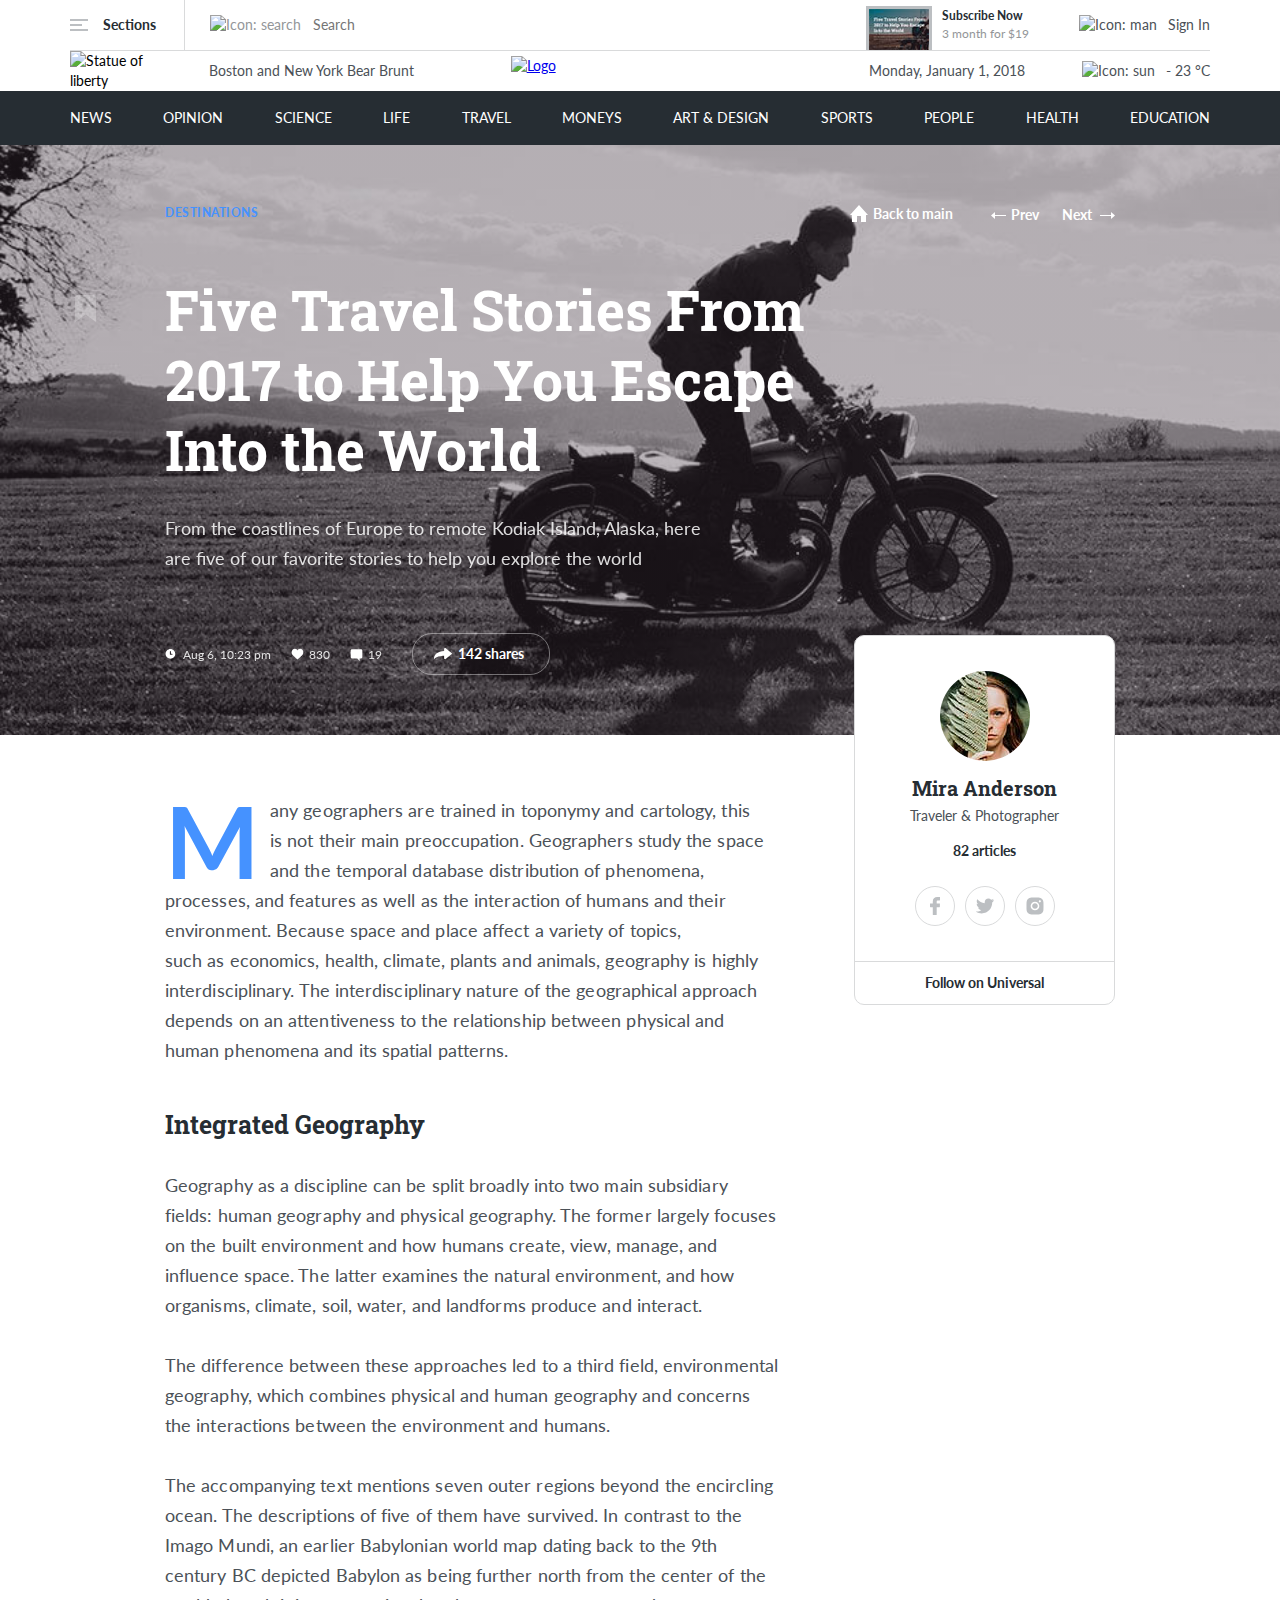
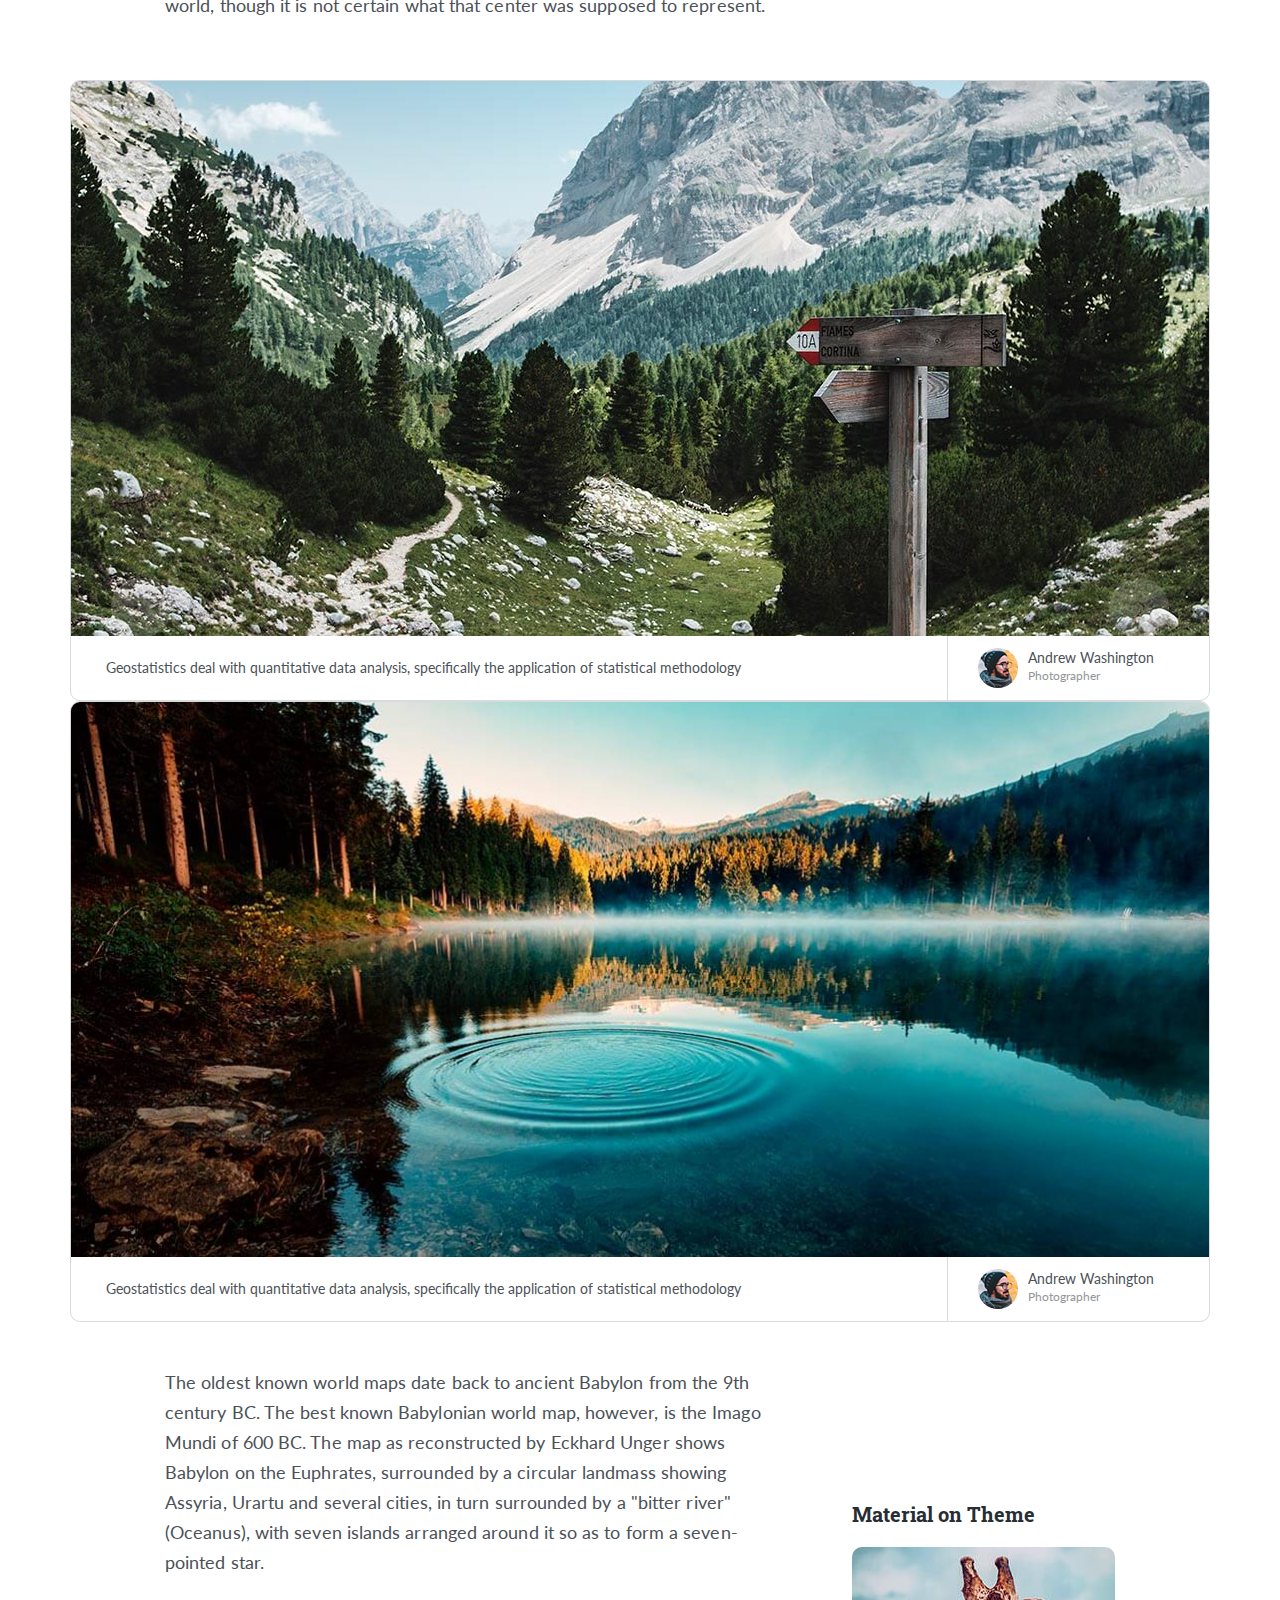
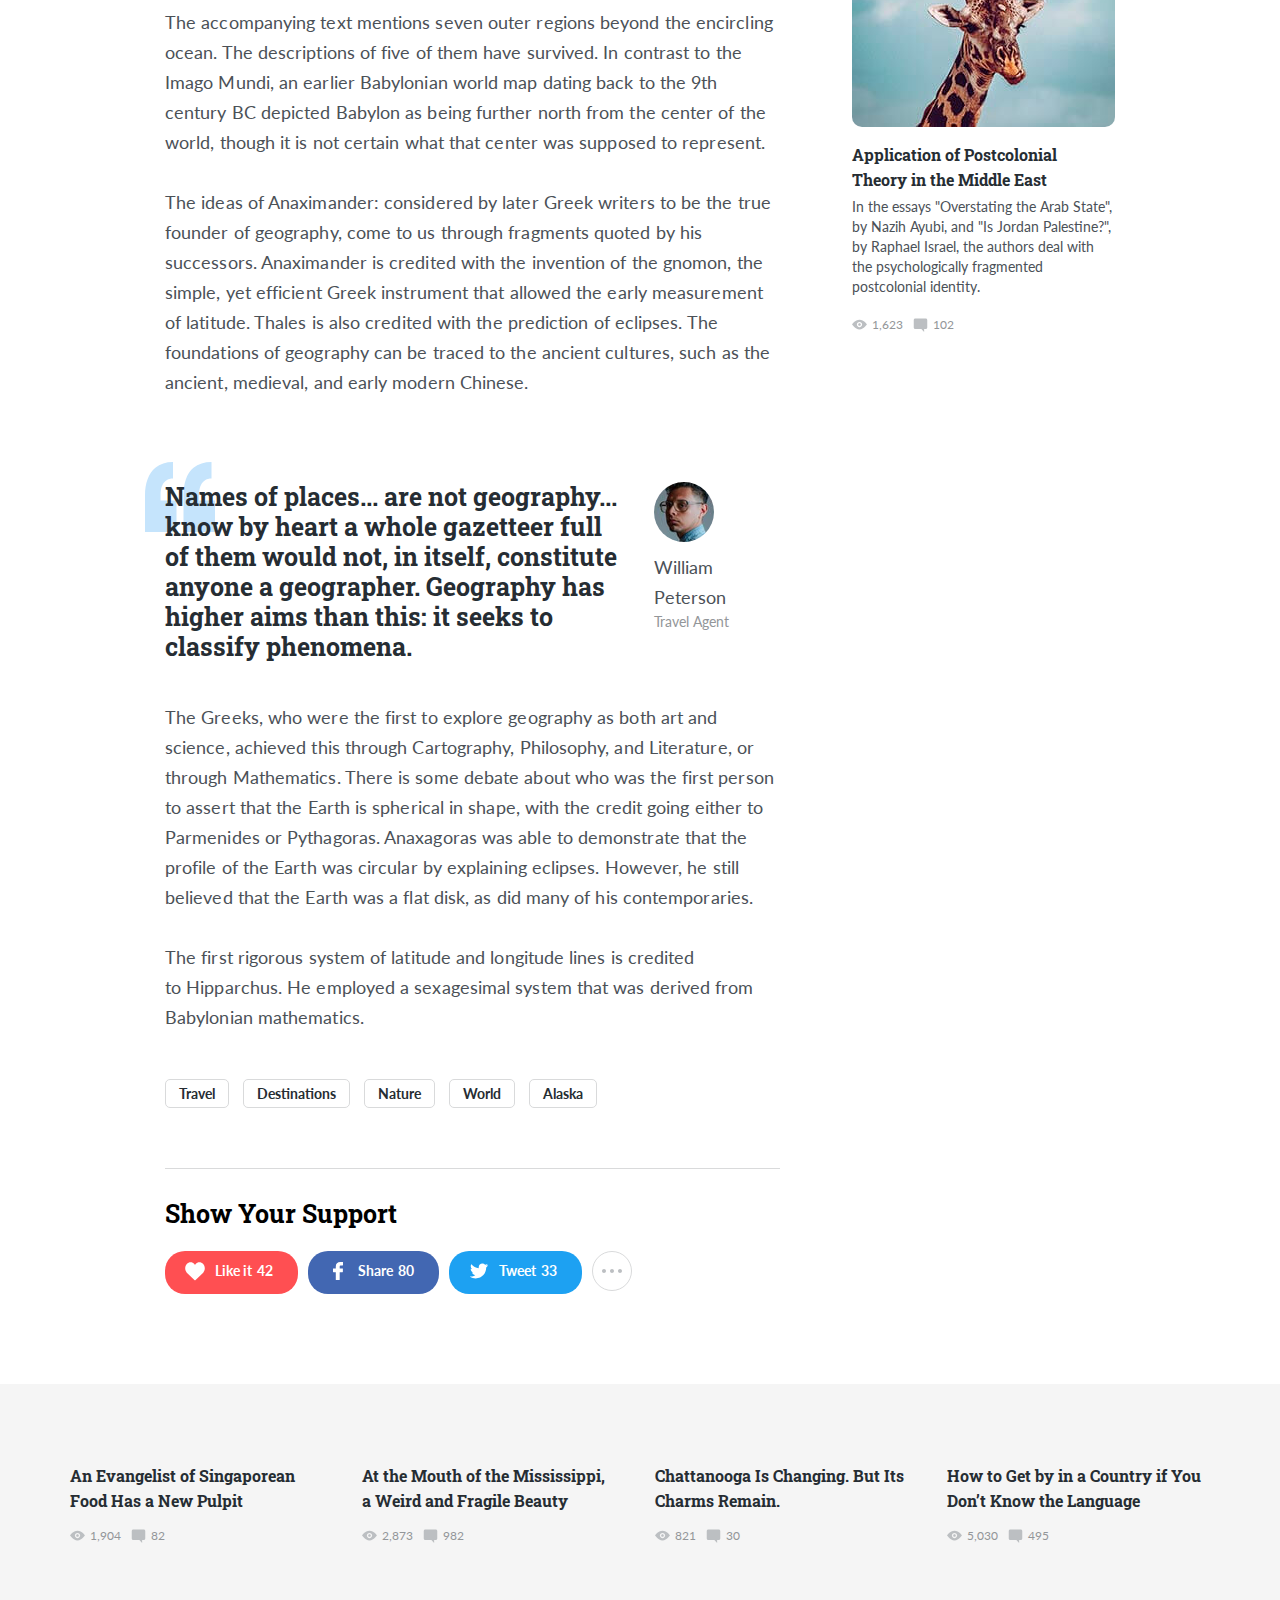
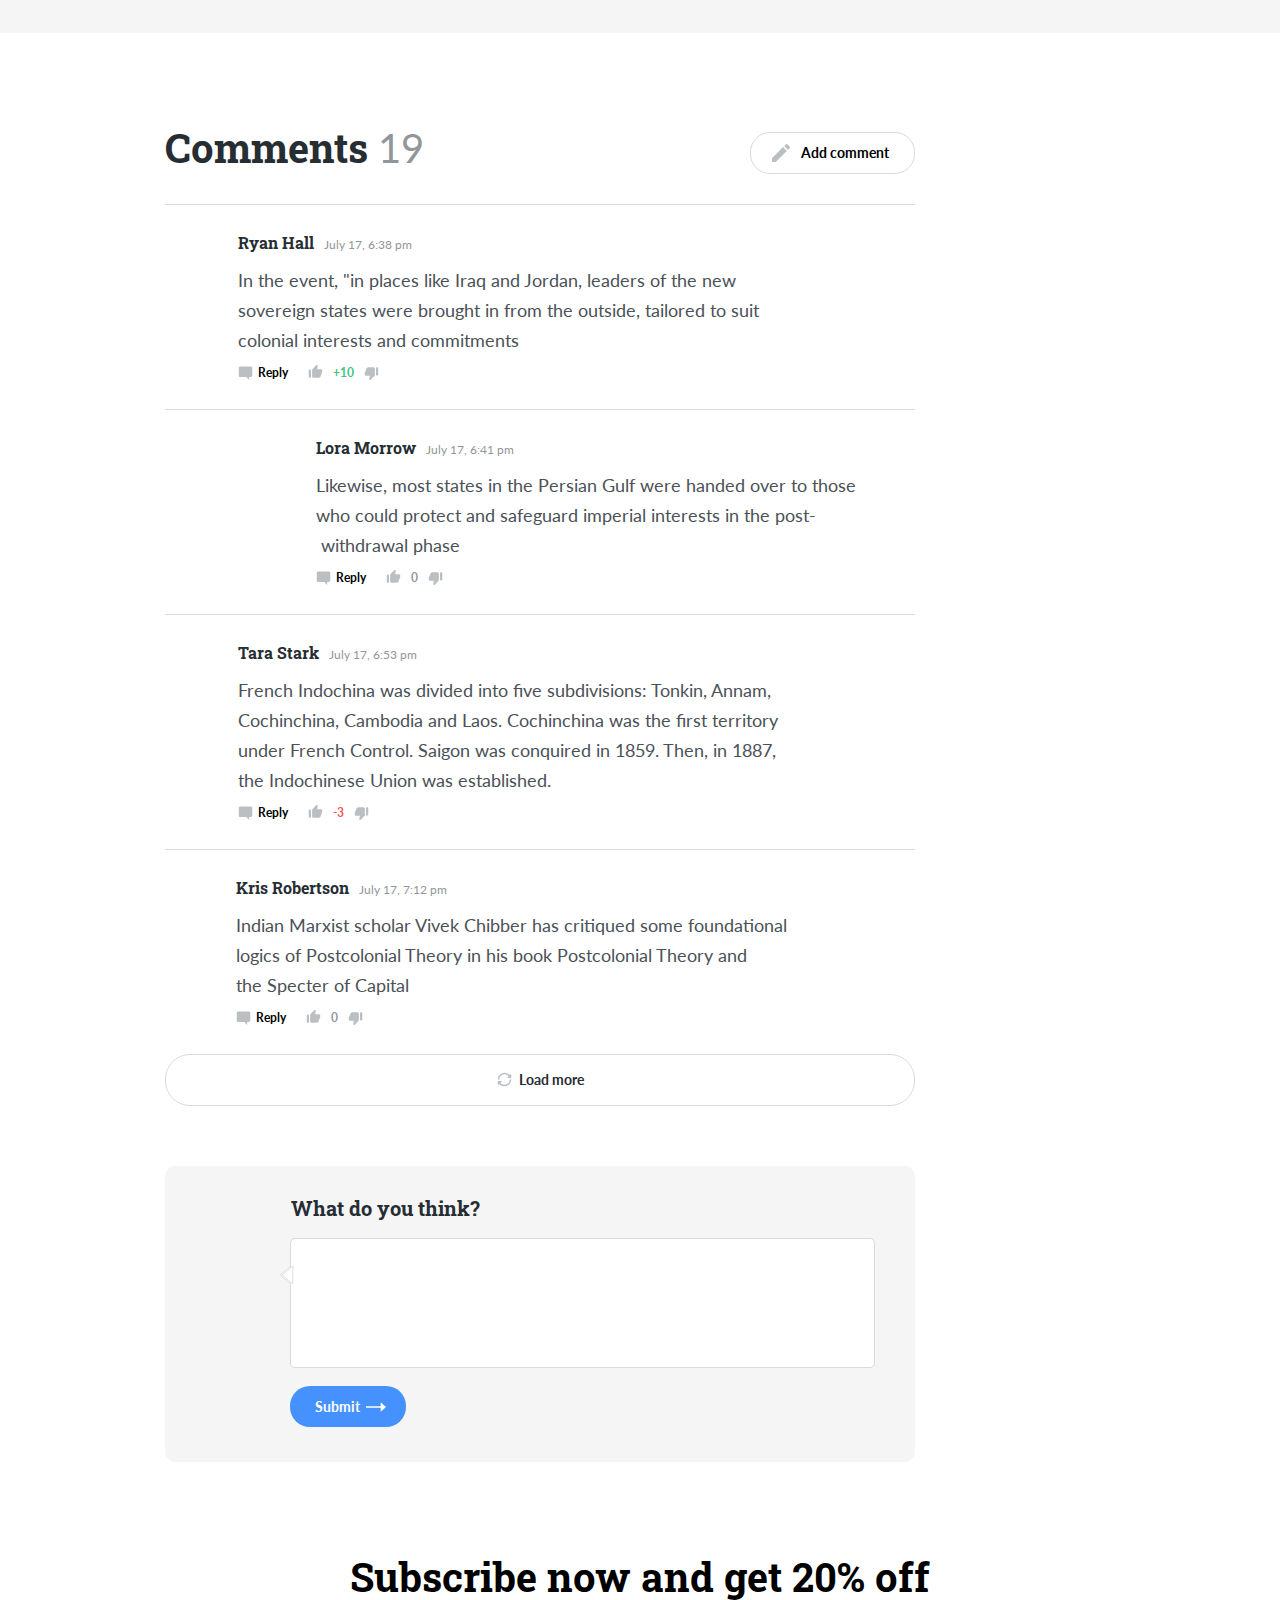
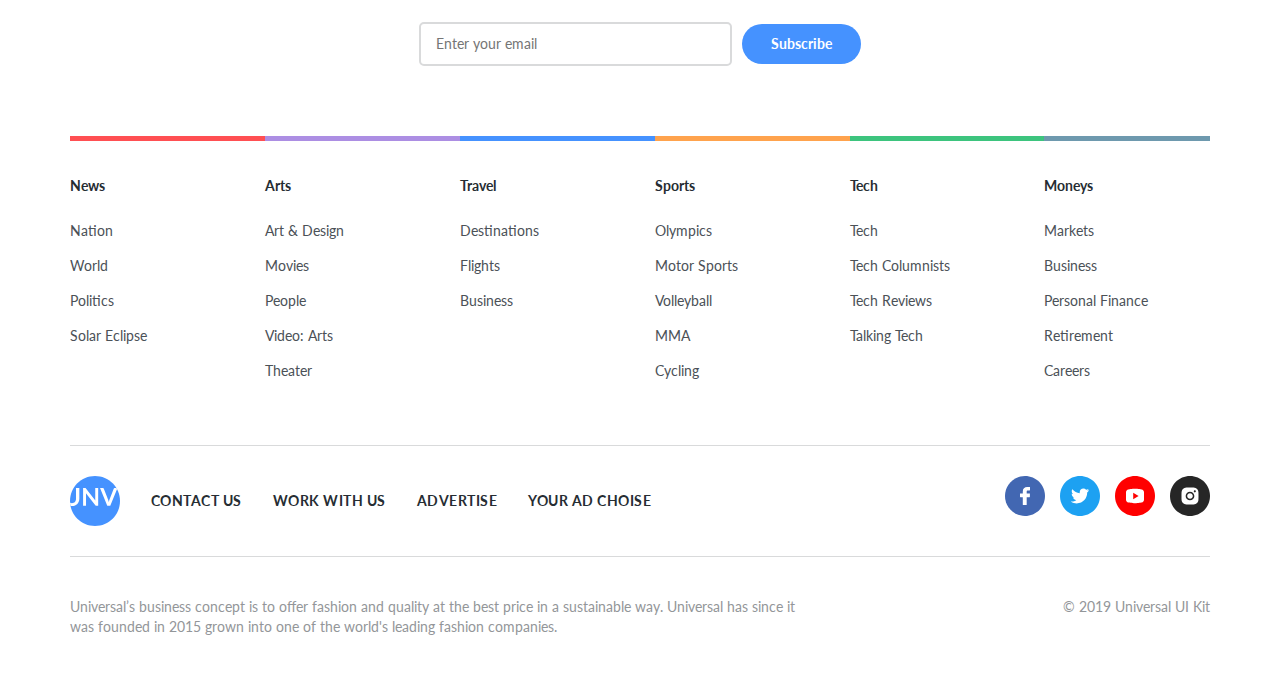
==== commit 4d3c9b63: "fixed: corrected" ====
--- a/article-2.html
+++ b/article-2.html
@@ -1409,28 +1409,44 @@
           </div>
           <!-- /.footer-info__contacts -->
           <div class="footer-info__socials">
-            <a href="www.facebook.com" class="footer-info__social">
+            <a
+              target="_blank"
+              href="https://www.facebook.com/"
+              class="footer-info__social"
+            >
               <img
                 src="img/footer/fb.svg"
                 alt="Icon: facebook"
                 class="footer-info__icon"
               />
             </a>
-            <a href="www.twiter.com" class="footer-info__social">
+            <a
+              target="_blank"
+              href="https://www.twitter.com"
+              class="footer-info__social"
+            >
               <img
                 src="img/footer/tw.svg"
                 alt="Icon: twitter"
                 class="footer-info__icon"
               />
             </a>
-            <a href="www.youtube.com" class="footer-info__social">
+            <a
+              target="_blank"
+              href="https://www.youtube.com"
+              class="footer-info__social"
+            >
               <img
                 src="img/footer/youtube.svg"
                 alt="Icon: youtube"
                 class="footer-info__icon"
               />
             </a>
-            <a href="" class="footer-info__social">
+            <a
+              target="_blank"
+              href="https://www.instagram.com"
+              class="footer-info__social"
+            >
               <img
                 src="img/footer/instagram.svg"
                 alt="Icon: instagram"
--- a/css/style.css
+++ b/css/style.css
@@ -1,2 +1,2 @@
-*{box-sizing:border-box}body{font-family:'Lato', sans-serif}.main-container{max-width:1140px;margin:auto;position:relative}.article-container{max-width:950px;margin:auto;position:relative}button{cursor:pointer;border:none;outline:none}form{outline:none}.lock-scroll{overflow-y:hidden}.thank-title{font-family:Roboto Slab;font-style:normal;font-weight:bold;font-size:40px;line-height:50px}.to-main{font-size:14px;line-height:20px;color:#4B5157;font-weight:bold;text-decoration:underline}/*! normalize.css v8.0.1 | MIT License | github.com/necolas/normalize.css */html{line-height:1.15;-webkit-text-size-adjust:100%}body{margin:0}main{display:block}h1{font-size:2em;margin:0.67em 0}hr{box-sizing:content-box;height:0;overflow:visible}pre{font-family:monospace, monospace;font-size:1em}a{background-color:transparent}abbr[title]{border-bottom:none;text-decoration:underline;text-decoration:underline dotted}b,strong{font-weight:bolder}code,kbd,samp{font-family:monospace, monospace;font-size:1em}small{font-size:80%}sub,sup{font-size:75%;line-height:0;position:relative;vertical-align:baseline}sub{bottom:-0.25em}sup{top:-0.5em}img{border-style:none}button,input,optgroup,select,textarea{font-family:inherit;font-size:100%;line-height:1.15;margin:0}button,input{overflow:visible}button,select{text-transform:none}button,[type="button"],[type="reset"],[type="submit"]{-webkit-appearance:button}button::-moz-focus-inner,[type="button"]::-moz-focus-inner,[type="reset"]::-moz-focus-inner,[type="submit"]::-moz-focus-inner{border-style:none;padding:0}button:-moz-focusring,[type="button"]:-moz-focusring,[type="reset"]:-moz-focusring,[type="submit"]:-moz-focusring{outline:1px dotted ButtonText}fieldset{padding:0.35em 0.75em 0.625em}legend{box-sizing:border-box;color:inherit;display:table;max-width:100%;padding:0;white-space:normal}progress{vertical-align:baseline}textarea{overflow:auto}[type="checkbox"],[type="radio"]{box-sizing:border-box;padding:0}[type="number"]::-webkit-inner-spin-button,[type="number"]::-webkit-outer-spin-button{height:auto}[type="search"]{-webkit-appearance:textfield;outline-offset:-2px}[type="search"]::-webkit-search-decoration{-webkit-appearance:none}::-webkit-file-upload-button{-webkit-appearance:button;font:inherit}details{display:block}summary{display:list-item}template{display:none}[hidden]{display:none}.header{position:relative;font-style:normal;font-weight:normal;font-size:14px;line-height:20px}.header__mobile{width:20%;display:none;background-color:#262D33;top:51px}.header__mobile--visible{display:block;position:fixed;width:100%;height:100%;z-index:10}.header-mobile__list{padding-left:0;margin-top:0;margin-bottom:0;text-transform:uppercase;display:flex;flex-direction:column;justify-content:space-between;list-style:none;height:100%}.header-mobile__item{padding:15px 0}.header__dropdown{width:20%;display:none;background-color:#262D33;top:51px}.header__dropdown--visible{display:block;position:fixed;z-index:10}.header-dropdown__list{padding-left:30px;margin-top:0;margin-bottom:0;text-transform:uppercase;display:flex;flex-direction:column;list-style:none}.header-dropdown__item{padding:15px 0}.header__fixed{top:0;width:100%;background:#fff;position:fixed;z-index:100}.header__container--top{display:grid;grid-template-columns:10% repeat(10, 1fr) 12%;align-items:center;border-bottom:1px solid #D9DADB}.header__container--bottom{display:grid;grid-template-columns:10% repeat(10, 1fr) 12%;align-items:center}.header__container--nav{display:flex;justify-content:space-between}.header-subscribe__text{display:block;color:#262D33;font-style:normal;font-weight:bold;font-size:12px;line-height:15px}.header-subscribe__price{color:#939699;font-style:normal;font-weight:normal;font-size:12px;line-height:15px}.header-top__sections{display:flex;align-items:center;padding:15px 25px 15px 0;background-color:#fff;border:none}.header-top__sections-text{font-style:normal;font-weight:bold;font-size:14px;line-height:20px;color:#262D33;z-index:10}.header-top__button{width:18px;height:14px;display:flex;flex-direction:column;justify-content:space-between;margin-right:15px;padding-left:0;outline:none;border:none;background-color:transparent;z-index:10}.header-top__search{padding:15px 0 15px 25px;grid-column:2;grid-column:2 / 8;display:flex;align-items:center;margin-right:auto;color:#939699}.header-top__man{margin-right:11px}.header-top__stories{width:66px;height:44px;border:3px solid #BCBFC2;border-bottom:none;margin-right:10px;grid-column:11;align-self:end}.header-top__subscribe{grid-column:12 / 13;text-decoration:none}.header-bottom{margin-top:51px}.header-bottom__freedom{max-width:100%;justify-self:end}.header-bottom__text{margin-right:auto;padding-left:25px;grid-column:2 / 6;color:#4B5157}.header-bottom__logo{margin-left:auto;margin-right:auto;grid-column:6 / 9;width:184px;height:31px}.header-bottom__date{grid-column:11 / 13;color:#4B5157}.header-bottom__weather{grid-column:13 / 14;justify-self:end;display:flex;align-items:center;color:#4B5157}.header-bottom__sun{margin-right:11px}.header-nav{background-color:#262D33;padding:17px 0;text-transform:uppercase}.header-nav__link{color:#fff;text-decoration:none}.button__line{background-color:#BCBFC2}.button__line--long{width:18px;height:2px}.button__line--short{width:12px;height:2px}.button__sections{font-style:normal;font-weight:bold;font-size:14px;line-height:20px}.search{border-left:1px solid #D9DADB}.search__image{margin-right:10px}.search__input{outline:none;border:none}.sign-in{grid-column:13 / 14;justify-self:end;display:flex;align-items:center;text-decoration:none;color:#4B5157}.logo__image{width:100%;height:100%}.background-compilation{background-color:#262D33;padding:30px 0 315px 0;width:100%}.compilation{background:#30363D;border-radius:10px;display:flex;justify-content:space-between;padding:25px}.compilation__item{display:flex;justify-content:space-between;align-items:center;max-width:261px;border-right:1px solid #4B5157;padding-right:25px;text-decoration:none}.compilation__item:last-child{border:none;padding-right:0}.compilation__text{max-width:155px;margin:0 15px 0 0;font-family:Roboto Slab;font-style:normal;font-weight:bold;font-size:16px;line-height:25px;color:#fff}.compilation__image{object-fit:cover;height:65px}.recommendations{background-color:#E5E5E5;height:316px}.recommendations__container{position:relative;min-height:570px;height:316px}.recommendations__tabs{display:flex;position:absolute;top:-300px}.recommendations__overlay{position:fixed;left:0;top:0;right:0;bottom:0;z-index:100;visibility:hidden}.recommendations__overlay--visible{visibility:visible}.recommendations__video{display:none;top:-50%;width:77%;height:100%;position:absolute;object-fit:contain;border:0}.recommendations__video--visible{display:block;z-index:100}.recommendations__list{height:570px;display:flex;flex-wrap:wrap;list-style:none;padding:0;background-color:#fff;border-radius:0 10px 10px 0}.content{position:relative;flex-shrink:0;padding-left:0;flex-basis:77%;height:570px;border-radius:10px 0 0 10px;overflow:hidden}.content::after{content:'';position:absolute;width:100%;height:100%;top:0;right:0;bottom:0;left:0;background:linear-gradient(0deg, rgba(64,48,61,0.35), rgba(64,48,61,0.35))}.content__item{display:none;width:100%;height:100%;padding:55px 55px 92px 55px;left:0;background-repeat:no-repeat;background-size:cover}.content__item--visible{display:flex;flex-wrap:wrap;align-content:space-between;height:100%}.content__item--food{background-image:url(../img/recommendations/food.png)}.content__item--cars{background-image:url(../img/recommendations/cars.jpg);background-position:right}.content__item--movies{background-image:url(../img/recommendations/movies.jpg)}.content__item--nfl{background-image:url(../img/recommendations/nfl.jpg)}.content__item--tech{background-image:url(../img/recommendations/tech.jpg)}.content__author{flex-basis:100%;display:flex;align-self:flex-start;margin-bottom:145px;z-index:1}.content__avatar{border-radius:50%;margin-right:10px;width:45px;height:45px}.content__info{max-width:121px}.content__name{font-style:normal;font-weight:normal;font-size:14px;line-height:20px;color:#fff;opacity:0.85}.content__sign{font-style:normal;font-weight:normal;font-size:12px;line-height:15px;color:#fff;opacity:0.4}.content__destinations{flex-basis:100%;align-self:center;font-style:normal;font-weight:bold;font-size:12px;line-height:15px;letter-spacing:0.5px;text-transform:uppercase;color:#4592FF;text-shadow:2px 2px 3px #000000;margin-bottom:25px;z-index:1}.content__title{max-width:600px;flex-basis:100%;font-family:Roboto Slab;font-style:normal;font-weight:bold;font-size:40px;line-height:50px;color:#fff;margin:0 0 25px 0;z-index:1}.content__more{flex-basis:30%;padding:10px 20px 10px 25px;max-width:138px;margin-right:30px;align-self:center;font-style:normal;font-weight:bold;font-size:14px;line-height:20px;color:#fff;background-color:#4592FF;border-radius:20px;text-decoration:none;z-index:1}.content__arrow{margin-left:6px}.content__view-container{display:flex;z-index:1}.content__button{background:none}.content__play{padding:17px;margin-right:10px;border-radius:50%;border:2px solid rgba(255,255,255,0.4)}.content__location{margin-right:auto;align-self:center;max-width:190px;font-style:normal;font-weight:normal;font-size:14px;line-height:20px;color:#fff;opacity:0.85;z-index:1}.content__duration{font-style:normal;font-weight:normal;font-size:12px;line-height:15px;color:#fff;opacity:0.4;z-index:1}.list__title{font-style:normal;font-weight:bold;font-size:14px;line-height:20px;letter-spacing:0.5px;text-transform:uppercase;color:#262D33;padding:20px 25px;flex-basis:100%}.list__item{position:relative;padding-left:25px;padding-right:25px;padding-top:17px;padding-bottom:18px;flex-basis:100%;border-top:1px solid #D9DADB;cursor:pointer}.list__item--visible{background-color:#F5F5F5;border-radius:0 0 10px 0}.item__title{margin:0;margin-bottom:8px;font-style:normal;font-weight:bold;font-size:12px;line-height:15px;letter-spacing:0.5px;text-transform:uppercase}.item__title--turquoise{color:#3BBDC4}.item__title--blue{color:#6e99ae}.item__title--purple{color:#AC8EE3}.item__title--orange{color:#FFA34D}.item__title--green{color:#3DC47E}.item__description{display:inline;margin-right:5px;font-style:normal;font-weight:normal;font-size:14px;line-height:20px;color:#4B5157}.item__play{padding:7px;border:1px solid #BCBFC2;border-radius:50%;margin-bottom:-6px}.item__select{display:none;position:absolute;left:-12px;top:50%;transform:translateY(-60%);z-index:9}.item__select--visible{display:block}.grid{background-color:#E5E5E5;padding-bottom:60px}.grid__container{display:grid;grid-template-columns:repeat(4, minmax(min-content, 1fr));grid-template-rows:repeat(4, minmax(min-content, 1fr));grid-gap:30px}.grid__item{background-color:#fff;border-radius:10px;overflow:hidden;text-decoration:none}.grid__item--1{grid-column:1/3;grid-row:span 2;padding:15px 0 0 0;display:flex;flex-wrap:wrap}.grid__item--2{position:relative;grid-column:3;grid-row:span 2;display:flex;flex-wrap:wrap;align-content:space-between;padding:18px 18px 25px 18px;background-image:url(../img/grid/art.png);background-repeat:no-repeat;background-size:cover;background-position:right}.grid__item--2::after{content:'';position:absolute;width:100%;height:100%;top:0;right:0;bottom:0;left:0;background:linear-gradient(0deg, rgba(64,48,61,0.35), rgba(64,48,61,0.35))}.grid__item--3{grid-column:1/2;grid-row:span 2}.grid__item--4{grid-column:2/3;grid-row:span 1;padding:25px 25px 30px 25px;display:flex;flex-direction:column;justify-content:space-between}.grid__item--5{grid-column:3/4;grid-row:span 1;padding:25px 25px 30px 25px;display:flex;flex-direction:column;justify-content:space-between}.grid__item--6{grid-column:2/3;grid-row:span 1;padding:25px 25px 30px 25px;display:flex;flex-direction:column;justify-content:space-between}.grid__item--7{grid-column:3/4;grid-row:span 1;padding:25px 25px 30px 25px;display:flex;flex-direction:column;justify-content:space-between}.grid__columns{grid-column:4/5;grid-row:1/5;background-color:#6E99AE;border-radius:10px;z-index:0}.grid-item__main{flex-basis:40%;flex-grow:1;padding-left:35px}.grid-item__category{margin-top:20px;margin-bottom:20px;font-style:normal;font-weight:bold;font-size:12px;line-height:15px;letter-spacing:0.5px;text-transform:uppercase}.grid-item__category--blue{color:#6E99AE}.grid-item__category--purple{color:#E7D9FF;flex-basis:100%;margin:0;z-index:1;margin-bottom:10px}.grid-item__title{font-family:Roboto Slab;font-style:normal;font-weight:bold;margin-top:0}.grid-item__title--car{font-size:25px;line-height:30px;color:#262D33}.grid-item__title--art{max-width:175px;font-size:16px;line-height:25px;letter-spacing:0.5px;text-transform:uppercase;color:#fff;margin-left:5px;margin-bottom:15px;z-index:1}.grid-item__title--cat{margin:15px 25px 30px 25px;font-size:16px;line-height:25px;color:#262D33}.grid-item__title--other{font-size:16px;line-height:25px;color:#262D33;margin:0}.grid-item__text{font-style:normal;font-weight:normal;font-size:14px;line-height:20px;color:#4B5157}.grid-item__image{object-fit:cover}.grid-item__image--car{height:80%;flex-basis:288px}.grid-item__image--cat{width:100%}.grid-item__minor{flex-basis:100%;display:flex;align-items:center;justify-content:space-between;padding:12px 35px;border-top:1px solid #D9DADB}.grid-item__author--1{display:flex;align-items:center;justify-content:space-between;flex-basis:430px}.grid-item__author--2{max-height:45px;display:flex;flex-direction:column;flex-wrap:wrap;z-index:1}.grid-item__avatar--30{width:30px;height:30px;border-radius:50%}.grid-item__avatar--45{max-width:45px;height:45px;border-radius:50%;margin-right:10px;flex-basis:100%}.grid-item__name{font-style:normal;font-size:14px;line-height:20px}.grid-item__name--miller{font-weight:bold;color:#262D33}.grid-item__name--jenkins{font-weight:normal;color:#fff;flex-basis:50%;margin-right:50px;opacity:0.85}.grid-item__comment{margin-right:auto;margin-left:auto}.grid-item__text-comment{font-style:normal;font-weight:normal;font-size:14px;line-height:20px;color:#4B5157}.grid-item__comments--car{flex-basis:41px;display:flex;align-items:center;justify-content:space-between}.grid-item__comments--art{flex-basis:34px;display:flex;align-items:center;justify-content:space-between}.grid-item__number-comments{font-style:normal;font-weight:normal;font-size:12px;line-height:15px;color:#939699}.grid-item__number-likes{font-style:normal;font-weight:normal;font-size:12px;line-height:15px;color:#fff;opacity:0.4}.grid-item__popular{flex-basis:100%;max-width:66px;flex-grow:0;margin-bottom:115px;font-style:normal;font-weight:bold;font-size:12px;line-height:15px;color:#fff;padding:5px 12px;border-radius:3px;background-color:#3DC47E;z-index:1}.grid-item__info{flex-basis:50%;display:flex;justify-content:space-between;max-height:15px}.grid-item__date--art{font-style:normal;font-weight:normal;font-size:12px;line-height:15px;color:#fff;opacity:0.4;margin-right:10px}.grid-item__date--other{font-style:normal;font-weight:normal;font-size:12px;line-height:15px;color:#939699}.grid-item__icon-comments{margin-right:5px}.grid-item__likes{flex-basis:41px;display:flex;align-items:center;justify-content:space-between}.grid-columns{display:flex;flex-wrap:wrap;align-content:space-between;justify-content:space-between}.grid-columns__title{flex-basis:100%;padding:20px 25px;margin:0;font-style:normal;font-weight:bold;font-size:14px;line-height:20px;letter-spacing:0.5px;text-transform:uppercase;color:#fff;border-bottom:1px solid #B4D1E0}.grid-columns__title-item{font-family:Roboto Slab;font-style:normal;font-weight:bold;font-size:20px;line-height:25px;color:#fff;margin:0 0 15px 0}.grid-columns__item{position:relative;margin-left:33px;margin-right:25px;padding-top:45px;padding-bottom:40px;border-bottom:1px solid #B4D1E0;text-decoration:none}.grid-columns__item:nth-child(4){border:none}.grid-columns__item::before{content:'';position:absolute;left:-10px;top:33px;width:40px;height:40px;background-image:url(../img/grid/Quote.svg);background-repeat:no-repeat;z-index:-1}.grid-columns__more{padding:11px 95px 14px 95px;flex-basis:100%;text-decoration:none;font-style:normal;font-weight:bold;font-size:14px;line-height:20px;color:#fff;border-top:1px solid #B4D1E0}.grid-columns__author{display:flex;flex-direction:column;flex-wrap:wrap;align-content:flex-start;height:45px}.grid-columns__avatar{width:45px;border-radius:50%;margin-right:10px}.grid-columns__name{flex-basis:50%;font-style:normal;font-weight:normal;font-size:14px;line-height:20px;color:#D1E2EB}.grid-columns__profession{flex-basis:50%;font-style:normal;font-weight:normal;font-size:12px;line-height:15px;color:#D1E2EB}.flower{background-image:url(../img/flower/flower.png);background-position:center;height:270px;padding:50px 210px 55px 210px}.flower__container{display:flex;flex-wrap:wrap;justify-content:center;align-content:space-between;height:100%;width:770px}.flower__title{text-align:center;margin:0;font-family:Roboto Slab;font-style:normal;font-weight:bold;font-size:40px;line-height:50px;color:#fff}.flower__more{padding:10px 20px;background:#4592FF;border-radius:20px;font-style:normal;font-weight:bold;font-size:14px;line-height:20px;color:#fff;text-decoration:none}.flower__arrow{margin-left:5px}.articles{background-color:#E5E5E5}.articles__container{display:flex;justify-content:space-between;align-items:flex-start;padding:60px 0}.articles__categories{padding:0 25px;border-radius:10px;overflow:hidden;background-color:#fff;flex-basis:848px;margin-right:29px}.articles-categories__card{text-decoration:none;position:relative;padding-top:25px;padding-bottom:25px;height:245px;display:flex;flex-wrap:wrap;justify-content:space-between;flex-direction:column;border-bottom:1px solid #BCBFC2}.articles-categories__card:last-child{border:none}.articles-categories__image{object-fit:cover;margin-right:25px;width:336px}.articles-categories__category{margin-top:5px;margin-bottom:0;font-style:normal;font-weight:bold;font-size:12px;line-height:15px;letter-spacing:0.5px;text-transform:uppercase}.articles-categories__category--flights{color:#4592FF}.articles-categories__category--food{color:#3BBDC4}.articles-categories__category--science{color:#FF4F52}.articles-categories__category--health{color:#3BBDC4}.articles-categories__category--art{color:#AC8EE3}.articles-categories__title{margin-top:0;margin-bottom:0;max-width:426px;font-family:Roboto Slab;font-style:normal;font-weight:bold;font-size:20px;line-height:25px;color:#262D33;text-decoration:none}.articles-categories__text{max-width:430px;font-style:normal;font-weight:normal;font-size:14px;line-height:20px;color:#4B5157}.articles-categories__info{display:flex;align-items:center;max-height:15px;margin-bottom:5px;font-style:normal;font-weight:normal;font-size:12px;line-height:15px;color:#939699}.articles-categories__date{margin-right:10px}.articles-categories__comments{margin-right:10px;display:flex;align-items:center}.articles-categories__icon-comments{margin-right:5px}.articles-categories__likes{display:flex;align-items:center}.articles-categories__icon-likes{margin-right:5px}.articles-categories__flag{position:absolute;width:14px;height:18px;right:0;top:25;cursor:pointer;fill:#BCBFC2}.articles-categories__flag--select{fill:#FF4F52}.articles__recommendation{border-radius:10px;overflow:hidden;background-color:#fff;flex-basis:263px;height:auto;display:flex;flex-direction:column}.articles-recommendation__title{margin:0;padding:20px 25px 20px 25px;border-bottom:1px solid #D9DADB;font-style:normal;font-weight:bold;font-size:14px;line-height:20px;letter-spacing:0.5px;text-transform:uppercase;color:#262D33}.articles-recommendation__title-item{max-width:143px;font-style:normal;font-weight:normal;font-size:14px;line-height:20px;color:#4B5157;height:50%;margin:0}.articles-recommendation__items{margin:0;list-style:none;padding:0;border-bottom:1px solid #D9DADB}.articles-recommendation__item{position:relative;display:flex;flex-direction:column;flex-wrap:wrap;justify-content:space-between;padding:17px 0;margin:0 25px;height:94px;border-bottom:1px solid #D9DADB}.articles-recommendation__item:last-child{border:none}.articles-recommendation__item::before{position:absolute;right:0;top:20px;font-style:italic;font-weight:bold;font-size:70px;line-height:50px;color:#262D33;opacity:0.08}.articles-recommendation__item--1::before{content:'1'}.articles-recommendation__item--2::before{content:'2'}.articles-recommendation__item--3::before{content:'3'}.articles-recommendation__item--4::before{content:'4'}.articles-recommendation__item--5::before{content:'5'}.articles-recommendation__item--6::before{content:'6'}.articles-recommendation__item--7::before{content:'7'}.articles-recommendation__image{margin-right:10px}.articles-recommendation__time{font-style:normal;font-weight:normal;font-size:12px;line-height:15px;color:#939699}.articles-recommendation__more{align-self:center;padding-top:11px;padding-bottom:14px;font-style:normal;font-weight:bold;font-size:14px;line-height:20px;color:#262D33;text-decoration:none}.swiper-pagination-bullets{display:flex;justify-content:space-between;width:113px;z-index:1;margin-top:-10px}.swiper-pagination-bullet{width:8px;height:8px;background-color:#D9DADB;display:inline-block;border-radius:50%;margin:0 3px;outline:none;cursor:pointer}.swiper-pagination-bullet-active{background-color:#fff;position:relative}.swiper-pagination-bullet-active::before{content:'';width:16px;height:16px;background-color:transparent;border-radius:50%;border:2px solid #fff;position:absolute;transform:translate(-51%, -29%);z-index:10}.useful{background-color:#262D33;height:100%}.useful-swiper{width:555px;height:570px;margin-left:0;margin-right:30px;display:flex;justify-content:center}.useful__container{display:flex;flex-direction:column;flex-wrap:wrap;height:690px;padding:60px 0}.useful__hot{position:relative;background-size:cover;background-repeat:no-repeat;height:100%;width:100%;padding:0 18px;display:flex;flex-wrap:wrap;align-content:space-between;justify-content:center;border-radius:10px;overflow:hidden}.useful__hot--1{background-image:url(../img/useful/slide-1.png)}.useful__hot--2{background-image:url(../img/useful/slide-2.jpg)}.useful__hot--3{background-image:url(../img/useful/slide-3.jpg)}.useful__hot--4{background-image:url(../img/useful/slide-4.jpg)}.useful__hot--5{background-image:url(../img/useful/slide-5.jpg)}.useful__hot::after{content:'';position:absolute;width:100%;height:100%;top:0;right:0;bottom:0;left:0;background:linear-gradient(0deg, rgba(64,48,61,0.35), rgba(64,48,61,0.35))}.useful-hot__label{position:absolute;top:18px;left:18px;padding:5px 12px;background-color:#FF4F52;border-radius:3px;font-style:normal;font-weight:bold;font-size:12px;line-height:15px;color:#fff;z-index:1}.useful-hot__author{display:flex;flex-wrap:wrap;justify-content:center;max-width:145px;margin-top:50px;z-index:1}.useful-hot__avatar{border-radius:50%;margin-bottom:10px}.useful-hot__name{font-style:normal;font-weight:normal;font-size:14px;line-height:20px;color:#fff;opacity:0.85}.useful-hot__profession{font-style:normal;font-weight:normal;font-size:12px;line-height:15px;color:#fff;opacity:0.4}.useful-hot__title{margin:0;font-family:Roboto Slab;font-style:normal;font-weight:bold;font-size:40px;line-height:50px;text-align:center;color:#fff;flex-basis:470px;z-index:1}.useful-hot__watch{padding:10px 25px 10px 20px;background:#4592FF;border-radius:20px;vertical-align:center;text-decoration:none;font-style:normal;font-weight:bold;font-size:14px;line-height:20px;color:#fff;display:flex;align-items:center;margin-bottom:164px;z-index:1}.useful-hot__image{margin-right:10px}.useful-hot__text{margin-right:5px}.useful-hot__number{font-style:normal;font-weight:normal;font-size:14px;line-height:20px;color:#C5E4FC}.useful__pagination{position:absolute;width:108px;bottom:40px}.useful__careers{position:relative;background-color:#B4D1E0;padding:18px 30px 0 35px;height:370px;width:555px;display:flex;flex-direction:column;align-items:flex-start;justify-content:space-between;border-radius:10px;margin-bottom:30px}.useful-careers__category{font-style:normal;font-weight:bold;font-size:12px;line-height:15px;letter-spacing:0.5px;text-transform:uppercase;color:#6E99AE;margin-top:17px;z-index:1}.useful-careers__title{font-family:Roboto Slab;font-style:normal;font-weight:bold;font-size:25px;line-height:30px;color:#262D33;width:53%;z-index:1}.useful-careers__text{font-style:normal;font-weight:normal;font-size:14px;line-height:20px;color:#4B5157;width:40%;margin-bottom:25px;z-index:1}.useful-careers__more{font-style:normal;font-weight:bold;font-size:14px;line-height:20px;color:#fff;padding:10px 20px 10px 25px;background-color:#4592FF;border-radius:20px;margin-bottom:50px;text-decoration:none;z-index:1}.useful-careers__arrow{margin-left:5px}.useful-careers__oval{position:absolute;right:30px;bottom:45px}.useful-careers__image{position:absolute;right:49px;bottom:0}.useful__others{display:flex;justify-content:space-between;max-width:555px;height:170px}.useful__other{display:flex;flex-direction:column;justify-content:space-between;border-radius:10px;background-color:#fff;padding:25px 25px 30px 25px;text-decoration:none;flex-basis:50%}.useful__other--1{margin-right:30px}.useful-other__title{margin:0;font-family:Roboto Slab;font-style:normal;font-weight:bold;font-size:16px;line-height:25px;color:#262D33}.useful-other__text{font-style:normal;font-weight:normal;font-size:14px;line-height:20px;color:#4B5157}.useful-other__date{font-style:normal;font-weight:normal;font-size:12px;line-height:15px;color:#939699}.footer__subscribe{padding-top:60px;padding-bottom:70px;display:flex;flex-direction:column;justify-content:space-between;align-items:center}.footer-subscribe__title{font-family:Roboto Slab;font-style:normal;font-weight:bold;font-size:40px;line-height:50px;margin-top:0;margin-bottom:20px}.footer-subscribe__form{display:flex;flex-wrap:wrap;align-items:center;justify-content:center}.footer-subscribe__input{position:relative;font-style:normal;font-weight:normal;font-size:14px;line-height:20px;color:#939699;margin-right:10px;border-radius:5px;border-color:#D9DADB;border-style:solid;padding:10px 15px;width:100%}.footer-subscribe__input-group{position:relative;width:313px;margin-right:10px}.footer-subscribe__button{font-style:normal;font-weight:bold;font-size:14px;line-height:20px;color:#fff;padding:10px 29px;background-color:#4592FF;border-radius:20px;min-height:40px}.footer label{color:#ff0000;font-size:12px;position:absolute;bottom:-14px;left:0}.footer__nav{display:flex;justify-content:space-between}.footer-nav__title{margin:0;font-style:normal;font-weight:bold;font-size:14px;line-height:20px;color:#262D33;margin-bottom:25px}.footer-nav__column{flex-grow:1;padding-top:35px;border-top-width:5px;border-top-style:solid;padding-bottom:64px;flex-basis:20%}.footer-nav__column--news{border-top-color:#FF4F52}.footer-nav__column--arts{border-top-color:#AC8EE3}.footer-nav__column--travel{border-top-color:#4592FF}.footer-nav__column--sports{border-top-color:#FFA34D}.footer-nav__column--tech{border-top-color:#3DC47E}.footer-nav__column--moneys{border-top-color:#6E99AE;flex-basis:17%}.footer-nav__list{list-style:none;padding-left:0;margin:0}.footer-nav__item{margin-bottom:15px}.footer-nav__item:last-child{margin-bottom:0}.footer-nav__link{text-decoration:none;font-style:normal;font-weight:normal;font-size:14px;line-height:20px;color:#4B5157}.footer__info{display:flex;justify-content:space-between;padding:30px 0;border-top:1px solid #D9DADB}.footer-info__contacts{flex-basis:51%;display:flex;align-items:center;justify-content:space-between}.footer-info__logo{width:50px;height:50px}.footer-info__link{text-decoration:none;font-style:normal;font-weight:bold;font-size:14px;line-height:20px;letter-spacing:0.5px;text-transform:uppercase;color:#262D33}.footer-info__socials{width:205px;display:flex;justify-content:space-between}.footer-info__icon{width:40px;height:40px}.footer__other{padding:40px 0 55px 0;border-top:1px solid #D9DADB;display:flex;justify-content:space-between}.footer-other__text{max-width:750px;font-style:normal;font-weight:normal;font-size:14px;line-height:20px;color:#939699}.footer-other__copyright{font-style:normal;font-weight:normal;font-size:14px;line-height:20px;color:#939699}.hero{position:relative;background-repeat:no-repeat;background-size:cover}.hero-1{background-image:url(../img/hero/hero-1.png)}.hero-2{background-image:url(../img/hero/hero-2.jpg)}.hero::after{content:'';position:absolute;width:100%;height:100%;top:0;right:0;bottom:0;left:0;background:linear-gradient(0deg, rgba(64,48,61,0.35), rgba(64,48,61,0.35))}.hero__flag{position:absolute;fill:#ffffff;fill-opacity:0.25;width:21px;height:27px;top:150px;left:5px;z-index:1}.hero__container{display:flex;flex-wrap:wrap;justify-content:space-between;padding:60px 0}.hero__destinations{margin:0;font-style:normal;font-weight:bold;font-size:12px;line-height:15px;letter-spacing:0.5px;text-transform:uppercase;color:#4592FF;z-index:1}.hero__nav{display:flex;z-index:1}.hero__home{text-decoration:none;height:17px;margin-right:31px;display:flex;align-items:center}.hero__home-icon{width:18px;height:17px;margin-right:5px}.hero__home-text{font-style:normal;font-weight:bold;font-size:14px;line-height:20px;color:#FFFFFF}.hero__home--prev{margin-right:20px}.hero-button{width:66px;background-color:transparent;display:flex;align-items:center;text-decoration:none}.hero-button__icon{width:15px;height:7px;display:flex;align-items:center;text-decoration:none}.hero-button__icon--prev{margin-right:5px}.hero-button__text{font-style:normal;font-weight:bold;font-size:14px;line-height:20px;color:#FFFFFF}.hero-button__text--next{margin-right:5px}.hero__title{margin-top:50px;margin-bottom:28px;max-width:700px;font-family:Roboto Slab;font-style:normal;font-weight:bold;font-size:55px;line-height:70px;color:#FFFFFF;z-index:1}.hero__description{font-style:normal;font-weight:normal;font-size:18px;line-height:30px;color:#FFFFFF;opacity:0.85;z-index:1;margin-top:0;margin-bottom:60px}.hero__info{flex-basis:100%;display:flex;align-items:center;z-index:1}.hero__time{display:flex;align-items:center;margin-right:20px}.hero__time-icon{width:13px;height:13px;margin-right:5px}.hero__time-text{font-style:normal;font-weight:normal;font-size:12px;line-height:15px;color:#FFFFFF;opacity:0.85}.hero__likes{display:flex;align-items:center;margin-right:20px;cursor:pointer}.hero__likes-icon{width:13px;height:12px;margin-right:5px}.hero__likes-text{font-style:normal;font-weight:normal;font-size:12px;line-height:15px;color:#FFFFFF;opacity:0.85}.hero__comments{display:flex;align-items:center;margin-right:30px;cursor:pointer}.hero__comments-icon{width:13px;height:13px;margin-right:5px;fill:#ffffff}.hero__comments-text{font-style:normal;font-weight:normal;font-size:12px;line-height:15px;color:#FFFFFF;opacity:0.85}.hero__shares{padding:10px 25px 10px 20px;border-width:1px;border-style:solid;border-color:rgba(255,255,255,0.4);border-radius:20px;z-index:1;display:flex;align-items:center;cursor:pointer}.hero__shares-icon{width:20px;height:20px;margin-right:5px}.hero__shares-text{font-style:normal;font-weight:bold;font-size:14px;line-height:20px;color:#FFFFFF}.article{padding-top:60px}.article__container{position:relative}.article__author{position:absolute;right:0;top:-160px;border:1px solid #D9DADB;border-radius:10px;display:flex;flex-direction:column;align-items:center;background-color:#fff}.article-author__card{display:flex;flex-direction:column;justify-content:space-between;align-items:center;padding:35px 55px;border-bottom:1px solid #D9DADB}.article-author__avatar{border-radius:50%;margin-bottom:15px}.article-author__name{font-family:Roboto Slab;font-style:normal;font-weight:bold;font-size:20px;line-height:25px;color:#262D33;margin-bottom:5px}.article-author__profession{font-style:normal;font-weight:normal;font-size:14px;line-height:20px;color:#4B5157;margin:0 0 15px 0}.article-author__articles{font-family:Lato;font-style:normal;font-weight:bold;font-size:14px;line-height:20px;color:#262D33;margin-bottom:25px}.article-author__socials{display:flex;width:140px;justify-content:space-between}.article-author__social{width:40px;height:40px;fill:#fff}.article-author__follow{padding:11px 0;font-style:normal;font-weight:bold;font-size:14px;line-height:20px;color:#262D33;text-decoration:none}.article__text{max-width:625px}.article-text__paragraph{font-style:normal;font-weight:normal;font-size:18px;line-height:30px;color:#4B5157;margin-bottom:30px;margin-top:0;letter-spacing:0.08px}.article-text__paragraph--1:first-letter{float:left;font-style:normal;font-weight:bold;font-size:100px;line-height:70px;color:#4592FF;margin-right:10px;margin-top:10px}.article-text__title{margin-top:45px;margin-bottom:30px;font-family:Roboto Slab;font-style:normal;font-weight:bold;font-size:25px;line-height:30px;color:#262D33}.article-swiper{position:relative}.article__slider{margin-top:60px;margin-bottom:45px}.article-slider__slide{display:flex;flex-wrap:wrap;border-radius:10px;overflow:hidden;border:1px solid #D9DADB}.article-slider__image{object-fit:cover;height:555px;width:100%}.article-slider__info{display:flex;align-items:center;justify-content:space-between;width:100%}.article-slider__text{font-style:normal;font-weight:normal;font-size:14px;line-height:20px;color:#4B5157;padding-left:35px;padding-right:35px}.article-slider__author{padding:12px 55px 12px 30px;height:100%;display:flex;border-left:1px solid #D9DADB}.article-slider__author-info{display:flex;flex-direction:column}.article-slider__avatar{border-radius:50%;width:40px;height:40px;margin-right:10px}.article-slider__name{height:50%;font-style:normal;font-weight:normal;font-size:14px;line-height:20px;color:#4B5157}.article-slider__profession{height:50%;font-style:normal;font-weight:normal;font-size:12px;line-height:15px;color:#939699}.article-slider__button{position:absolute;top:40%;background-color:transparent;z-index:1;fill-opacity:0.4}.article-slider__button--prev{left:35px}.article-slider__button--next{right:35px}.article-slider__arrow-prev{fill:#fff;width:60px;height:60px}.article-slider__arrow-next{width:60px;height:60px}.article__saying{position:relative;margin-top:85px;margin-bottom:40px;display:flex}.article-saying__quote{position:absolute;left:-20px;top:-20px;width:70px;height:70px;z-index:-1}.article-saying__text{max-width:466px;font-family:Roboto Slab;font-style:normal;font-weight:bold;font-size:25px;line-height:30px;color:#262D33;margin-right:23px}.article-saying__author{display:flex;flex-direction:column;align-items:flex-start;width:max-content}.article-saying__avatar{border-radius:50%;margin-bottom:10px;width:60px;height:60px}.article-saying__name{font-style:normal;font-weight:normal;font-size:18px;line-height:30px;color:#4B5157}.article-saying__profession{font-style:normal;font-weight:normal;font-size:14px;line-height:20px;color:#939699}.article__tags{padding-top:22px;padding-bottom:64px;width:100%;border-bottom:1px solid #D9DADB}.article__tag{padding:5px 13px;border:1px solid #D9DADB;border-radius:5px;font-style:normal;font-weight:bold;font-size:14px;line-height:20px;color:#262D33;margin-right:10px}.article__support{padding:30px 0 90px 0;display:flex;justify-content:flex-start;flex-wrap:wrap}.article-support__title{font-family:Roboto Slab;font-style:normal;font-weight:bold;font-size:25px;line-height:30px;flex-basis:100%;margin-top:0;margin-bottom:22px}.article-support__link{padding:10px 25px 10px 20px;border-radius:20px;font-style:normal;font-weight:bold;font-size:14px;line-height:20px;color:#FFFFFF;text-decoration:none;display:flex;margin-right:10px}.article-support__link--likes{background-color:#FF4F52}.article-support__link--facebook{background-color:#4267B2}.article-support__link--twitter{background-color:#1DA1F2}.article-support__likes-icon{width:20px;height:20px;margin-right:10px}.article-support__likes-text{margin-right:5px}.article-support__facebook-icon{width:20px;height:20px;margin-right:10px}.article-support__facebook-text{margin-right:5px}.article-support__twitter-icon{width:20px;height:20px;margin-right:10px}.article-support__twitter-text{margin-right:5px}.article-support__twitter-icon{width:40px;height:40px;fill:#fff}.article__theme{position:absolute;right:0;top:135px;max-width:263px;display:flex;flex-direction:column;align-items:flex-start}.article-theme__title-card{font-family:Roboto Slab;font-style:normal;font-weight:bold;font-size:20px;line-height:25px;color:#262D33;margin-bottom:20px;margin-top:0}.article-theme__image{border-radius:10px;margin-bottom:15px;width:100%}.article-theme__title{font-family:Roboto Slab;font-style:normal;font-weight:bold;font-size:16px;line-height:25px;color:#262D33;margin-bottom:5px;margin-top:0;width:250px}.article-theme__text{font-style:normal;font-weight:normal;font-size:14px;line-height:20px;color:#4B5157;margin-bottom:20px}.article-theme__info{display:flex}.article-theme__views{display:flex;align-items:center;margin-right:10px;cursor:pointer}.article-theme__views-icon{width:15px;height:15px;fill:#BCBFC2;margin-right:5px}.article-theme__views-text{font-style:normal;font-weight:normal;font-size:12px;line-height:15px;color:#939699}.article-theme__comments{display:flex;align-items:center;cursor:pointer}.article-theme__comments-icon{width:15px;height:15px;fill:#BCBFC2;margin-right:5px}.article-theme__comments-text{font-style:normal;font-weight:normal;font-size:12px;line-height:15px;color:#939699}.more-articles{background-color:#F5F5F5}.more-articles__container{display:flex;justify-content:space-between;flex-wrap:wrap;padding:60px 0 90px 0}.more-articles__item{max-width:263px}.more-articles__image{border-radius:10px;margin-bottom:15px;width:100%;object-fit:cover}.more-articles__title{font-family:Roboto Slab;font-style:normal;font-weight:bold;font-size:16px;line-height:25px;color:#262D33;margin-top:0;margin-bottom:15px;width:100%}.more-articles__info{display:flex;align-items:center}.more-articles__views{display:flex;align-items:center;margin-right:10px;cursor:pointer}.more-articles__views-icon{width:15px;height:15px;margin-right:5px;fill:#BCBFC2}.more-articles__views-text{font-style:normal;font-weight:normal;font-size:12px;line-height:15px;color:#939699}.more-articles__comments{display:flex;align-items:center;margin-right:10px;cursor:pointer}.more-articles__comments-icon{width:15px;height:15px;margin-right:5px;fill:#BCBFC2}.more-articles__comments-text{font-style:normal;font-weight:normal;font-size:12px;line-height:15px;color:#939699}.comments__container{padding:90px 200px 30px 0}.comments__head{padding-bottom:30px;display:flex;justify-content:space-between;align-items:baseline}.comments__title{font-family:Roboto Slab;font-style:normal;font-weight:bold;font-size:40px;line-height:50px;color:#262D33;margin:0;margin-right:10px}.comments__number{font-style:normal;font-weight:normal;font-size:40px;line-height:50px;color:#939699;margin-right:auto}.comments__button-add{background-color:transparent;padding:10px 25px 10px 20px;border:1px solid #D9DADB;border-radius:20px;display:flex;align-items:center}.comments__pencil{width:20px;height:20px;margin-right:10px}.comments__add{font-style:normal;font-weight:bold;font-size:14px;line-height:20px}.comments__comment{border-top:1px solid #D9DADB;padding:25px 0 29px 0;display:flex}.comments__comment--under{padding-left:85px}.comments__comment--hidden{display:none}.comments__avatar{width:75px;height:75px;border-radius:50%;margin-right:15px}.comments__avatar--hidden{display:none}.comments__message{display:flex;flex-wrap:wrap;align-items:baseline}.comments__name-time{display:flex;align-items:baseline;flex-basis:65%;margin-bottom:10px}.comments__name{font-family:Roboto Slab;font-style:normal;font-weight:bold;font-size:16px;line-height:25px;color:#262D33;margin-right:10px}.comments__time{font-style:normal;font-weight:normal;font-size:12px;line-height:15px;color:#939699}.comments__text{font-style:normal;font-weight:normal;font-size:18px;line-height:30px;color:#4B5157;margin-bottom:10px;flex-basis:565px}.comments__info{flex-basis:100%;display:flex;align-items:center}.comments-info__icon{width:15px;height:15px;fill:#BCBFC2;cursor:pointer}.comments-info__icon--reply{margin-right:5px}.comments-info__icon--thumb-up{margin-right:10px}.comments-info__reply{display:flex;align-items:center;margin-right:10px;cursor:pointer}.comments-info__text{font-style:normal;font-weight:bold;font-size:12px;line-height:15px;margin-right:10px}.comments-info__text--hall{color:#3DC47E}.comments-info__text--morrow{color:#939699}.comments-info__text--stark{color:#FF4F52}.comments-info__text--robertson{color:#939699}.comments-info__thumbs{display:flex;align-items:center}.comments__load-button{width:100%;padding:15px 0;display:flex;justify-content:center;align-items:center;border:1px solid #D9DADB;border-radius:25px;background-color:transparent;margin-bottom:60px}.comments__load-button--hidden{display:none}.comments__load-icon{width:15px;height:15px;margin-right:7px}.comments__load__more{font-style:normal;font-weight:bold;font-size:14px;line-height:20px}.comments__my{background-color:#F5F5F5;padding:30px 40px 35px 30px;display:flex;flex-wrap:wrap;border-radius:10px}.comments-my__title{width:100%;margin:0 0 17px 96px;font-family:Roboto Slab;font-style:normal;font-weight:bold;font-size:20px;line-height:25px;color:#262D33}.comments-my__avatar{width:75px;height:75px;margin-right:10px;border-radius:50%}.comments-my__select{margin-top:28px;margin-right:-1px;position:relative;z-index:1}.comments-my__select-icon{width:11px;height:18px;fill:#fff}.comments-my__select-icon--main{stroke:#D9DADB}.comments-my__select-icon--additional{width:13px;position:absolute;left:1px}.comments-my__form{flex-grow:1;position:relative}.comments-my__message{width:100%;height:130px;margin-bottom:15px;border:1px solid #D9DADB;border-radius:5px;resize:none;font-style:normal;font-weight:normal;font-size:14px;line-height:18px;padding:5px 10px;outline:none}.comments-my label{color:#ff0000;font-size:12px;position:absolute;bottom:44px;left:0}.comments-my__button{background-color:#4592FF;padding:10px 20px 10px 25px;display:flex;align-items:center;border-radius:20px}.comments-my__submit{font-style:normal;font-weight:bold;font-size:14px;line-height:21px;margin-right:6px;color:#fff}.comments-my__arrow{width:20px;height:20px}@media (max-width: 1200px){.main-container{max-width:960px}.header-top__button{padding:0}.header__container--bottom{grid-template-columns:11% repeat(10, 1fr) 12%}.compilation{padding:18px}.compilation__item{max-width:220px;padding-right:13px}.compilation__text{font-size:14px}.list{padding:0}.list__title{padding-left:15px}.list__item{padding-left:15px;padding-top:10px}.grid__container{grid-template-rows:repeat(4, minmax(min-content, 0.5fr))}.grid-item__main{flex-basis:35%;padding-left:20px}.grid-item__category{margin-top:0;margin-bottom:10px}.grid-item__title--car{margin-top:0;margin-bottom:10px}.grid-item__title--art{font-size:14px;line-height:23px;margin-top:0;margin-bottom:0}.grid-item__title--cat{font-size:14px;line-height:23px}.grid-item__title--other{font-size:14px;line-height:23px;margin-top:0;margin-bottom:0;width:138px}.grid-item__text{font-size:12px;line-height:16px}.grid-item__image--car{height:81%}.grid-item__image--cat{height:70%}.grid-item__minor{padding-left:20px;padding-right:20px}.grid-item__name{font-size:12px;line-height:18px}.grid-item__name--jenkins{margin-right:0;flex-basis:63%;align-self:center}.grid-item__text-comment{font-size:12px;line-height:18px}.grid-item__popular{margin-bottom:70px}.grid-item__author--2{flex-direction:row;max-height:60px}.grid-item__avatar--45{margin-bottom:5px}.grid-item__info{flex-basis:100%}.grid__item--1{padding-top:30px}.grid-columns__more{padding-left:67px;padding-right:67px}.flower{padding-left:150px;padding-right:150px}.articles-categories__card{height:230px}.articles-categories__image{width:46%}.articles-categories__title{font-size:18px;line-height:22px;max-width:335px}.articles-categories__text{font-size:12px;line-height:14px;max-width:335px}.articles-recommendation__title{font-size:12px;line-height:14px}.articles-recommendation__title-item{font-size:12px;line-height:14px;max-width:118px}.articles-recommendation__item{height:85px;max-width:none}.articles-recommendation__image{width:50px}.articles-recommendation__time{font-size:11px;line-height:13px}.useful-hot__title{flex-basis:100%}.useful-swiper{width:50%}.useful__careers{width:47%}.useful-careers__title{font-size:22px;line-height:24px}.useful-careers__text{font-size:12px;line-height:16px}.useful__others{width:47%}.useful__other{width:100%}.useful-other__title{font-size:14px;line-height:23px}.useful-other__text{font-size:12px;line-height:16px}.footer-info__link{font-size:13px;letter-spacing:0.3}.article-container{max-width:800px}.hero{background-position:50%}.article__text{max-width:515px}.article-saying__text{max-width:355px}.more-articles__container{padding-bottom:60px}.more-articles__item{margin:0 auto}.more-articles__item-wrapper{flex-basis:50%;margin-bottom:30px}}@media (max-width: 992px){.main-container{max-width:700px}.header{font-size:12px;line-height:15px}.header-top__button{margin-right:5px}.header-top__sections-text{font-size:12px;line-height:15px}.header-subscribe__price{font-size:11px}.header-bottom__text{grid-column:2 / 5}.header-bottom__logo{width:150px;grid-column:6 / 8}.header__container--bottom{grid-template-columns:11% repeat(10, 1fr) 16%}.compilation{flex-wrap:wrap}.compilation__item{max-width:50%}.compilation__item:nth-child(1){margin-bottom:20px;padding-right:96px}.compilation__item:nth-child(2){border-right:none;padding-right:0;margin-bottom:20px}.compilation__item:nth-child(3){padding-right:96px}.recommendations__video{height:70%}.content__item{padding:40px 40px 75px 40px}.content__author{margin-bottom:100px}.content__title{font-size:30px;line-height:36px}.content__more{flex-basis:25%;font-size:12px;line-height:16px;padding-left:15px;padding-right:15px;margin-right:15px}.content__location{font-size:12px;line-height:16px;max-width:157px}.list__title{font-size:12px;line-height:16px;padding-top:15px;padding-bottom:15px}.item__title{font-size:10px;line-height:14px;margin-bottom:4px}.item__description{font-size:12px;line-height:16px}.grid__container{grid-template-columns:repeat(3, minmax(min-content, 1fr))}.grid__columns{grid-column:1/4;grid-row:5/7}.grid__item--4,.grid__item--5,.grid__item--6,.grid__item--7{padding:15px 25px 15px 25px}.grid-columns__title{padding-left:50px}.grid-columns__item{flex-basis:100%;display:flex;justify-content:space-between;margin-left:50px;margin-right:50px;padding-top:20px;padding-bottom:20px}.grid-columns__item::before{top:5px}.grid-columns__title-item{flex-basis:50%}.grid-columns__author{flex-basis:30%}.grid-columns__avatar{order:1;margin-right:0}.grid-columns__name{width:65%}.grid-columns__more{padding-left:45%}.grid-item__text-comment{font-size:12px;line-height:16px}.grid-item__popular{margin-bottom:50px}.grid-item__author--2{max-height:78px}.grid-item__name{font-size:12px;line-height:16px}.flower{padding:45px 0 50px 0;width:100%}.flower__title{font-size:32px;line-height:40px}.articles__container{flex-wrap:wrap}.articles__categories{margin-bottom:30px;margin-right:0}.articles__recommendation{flex-basis:100%}.articles-categories__image{width:47%}.articles-categories__text{max-width:320px}.articles-recommendation__item{max-width:100%;flex-direction:row;justify-content:flex-start;align-items:center}.articles-recommendation__title-item{max-width:100%;font-size:24px;line-height:28px;flex-basis:87%}.articles-recommendation__time{margin-left:auto}.useful-swiper{width:100%;margin-right:0;margin-bottom:30px}.useful__container{flex-direction:row;height:100%}.useful__careers{width:100%}.useful-careers__title{font-size:25px;line-height:30px}.useful-careers__text{font-size:14px;line-height:20px}.useful__others{min-width:100%;height:100%}.useful-other__title{font-size:16px;line-height:25px}.useful-other__text{font-size:14px;line-height:20px}.comments__container{padding:60px 0 100px 0}.footer-nav__title{font-size:12px;line-height:16px}.footer-nav__link{font-size:12px;line-height:16px}.footer-info__contacts{flex-basis:55%}.footer-info__link{font-size:10px}.footer-other__text{font-size:12px;line-height:16px;flex-basis:60%}.footer-other__copyright{font-size:12px;line-height:16px}.article-container{max-width:600px}.hero__title{font-size:50px;line-height:60px}.article__author{position:relative;float:right;top:-90px;margin-left:15px}.article-author__card{padding:25px 30px}.article-text__paragraph{font-size:16px;line-height:25px}.article-slider__name{font-size:12px;line-height:14px}.article-slider__profession{font-size:10px;line-height:20px}.article__theme{top:0;float:right;position:relative;margin-left:15px}.article-theme{border:1px solid #D9DADB;border-radius:10px;padding:10px}}@media (max-width: 768px){.main-container{max-width:576px;width:92%}.button__sections{display:none}.header{font-size:11px;line-height:14px}.header__container--bottom{grid-template-columns:11% repeat(10, 1fr) 11%}.header__container--nav{display:none}.header-top__sections-text{display:none}.header-top__stories{display:none}.header-top__subscribe{grid-column:11/13}.header-bottom__logo{width:140px}.header-bottom__date{grid-column:11 / 13;max-width:90px}.compilation__text{font-size:12px}.compilation__item:nth-child(1){padding-right:34px}.compilation__item:nth-child(3){padding-right:34px}.recommendations{height:546px}.recommendations__tabs{flex-wrap:wrap}.recommendations__content{flex-basis:100%;margin-bottom:0;max-height:400px;border-radius:10px 10px 0 0}.recommendations__video{height:71%;width:100%}.recommendations__list{margin-top:0;border-radius:0 0 10px 10px;max-height:400px}.content__more{max-width:112px}.content__item{padding:30px 30px 35px 30px}.list__title{padding-top:10px;padding-bottom:10px;align-self:center}.list__item{padding-bottom:10px}.item__select--visible{display:none}.grid__container{grid-template-columns:repeat(2, minmax(min-content, 1fr))}.grid__item--2{grid-column:2/3;grid-row:3/5}.grid__item--4{grid-column:1/2;grid-row:5}.grid__item--5{grid-column:2/3;grid-row:5}.grid__item--6{grid-column:1/2;grid-row:6}.grid__item--7{grid-column:2/3;grid-row:6}.grid-item__title--other{width:100%}.grid__columns{grid-column:1/3;grid-row:7}.grid-columns__author{flex-basis:42%}.grid-columns__title-item{font-size:16px;line-height:20px}.articles-categories__card{flex-direction:row}.articles-categories__image{width:20%;margin-right:0;margin-bottom:5px}.articles-categories__category{margin-right:30px}.articles-categories__title{max-width:100%}.articles-categories__text{max-width:100%}.articles-categories__info{align-self:flex-end}.articles-recommendation__title-item{font-size:20px;line-height:24px}.useful-hot__title{font-size:32px;line-height:38px}.useful-careers__title{font-size:22px;line-height:24px}.useful-careers__text{font-size:12px;line-height:16px}.useful-other__title{font-size:14px;line-height:23px}.useful-other__text{font-size:12px;line-height:16px}.footer-subscribe__title{font-size:32px;line-height:38px}.footer-nav{flex-wrap:wrap}.footer-nav__column{flex-basis:33%}.footer-info{flex-wrap:wrap;justify-content:center}.footer-info__contacts{flex-basis:100%;margin-bottom:20px}.footer-other{flex-wrap:wrap}.footer-other__text{flex-basis:100%;margin-bottom:20px}.footer-other__copyright{margin-left:auto}.article-container{max-width:500px;width:90%}.hero__title{font-size:40px;line-height:50px}.hero__flag{top:125px}.article-text__paragraph{font-size:12px;line-height:20px}.article-text__paragraph--1:first-letter{font-size:60px;line-height:35px}.article-text__title{font-size:24px}.article-author__name{font-size:18px;line-height:22px}.article-author__profession{font-size:12px;line-height:18px}.article-author__articles{font-size:12px;line-height:18px}.article-author__follow{font-size:12px;line-height:18px}.article-slider__image{background-position:right}.article-slider__text{font-size:12px;line-height:18px}.article-theme__title-card{font-size:18px;line-height:22px}.article-theme__title{font-size:14px;line-height:22px}.article-theme__text{font-size:12px;line-height:18px}.article-saying__text{font-size:22px;line-height:28px}.article-saying__name{font-size:16px;line-height:22px}.article-saying__profession{font-size:12px;line-height:18px}.more-articles__item{max-width:90%}}@media (max-width: 576px){.header-top__man{margin-right:5px}.header-bottom{padding:10px 0}.header-bottom__freedom{display:none}.header-bottom__text{display:none}.header-bottom__date{grid-row:1;grid-column:1 / 4}.header-bottom__logo{grid-column:5 / 8}.header-bottom__sun{margin-right:5px}.header-subscribe{display:none}.header-mobile__list{align-items:center}.compilation__text{font-size:14px;min-width:65%}.compilation__item{min-width:100%;border-right:none}.compilation__item:nth-child(1){padding-right:0}.compilation__item:nth-child(3){padding-right:0;margin-bottom:20px}.recommendations__video{height:50%}.content__author{margin-bottom:50px}.content__name{font-size:12px;line-height:16px}.content__sign{font-size:10px;line-height:12px}.content__destinations{display:none}.content__title{font-size:20px;line-height:26px;margin:0}.content__more{flex-basis:100%}.content__view-container{flex-basis:100%}.content__play{padding:7px}.content__location{font-size:10px;line-height:14px}.grid__container{grid-template-columns:1fr;grid-column-gap:0;grid-template-rows:repeat(7, min-content)}.grid-item__main{padding-right:20px;padding-bottom:20px}.grid-item__image--car{display:none}.grid-item__image--cat{max-height:250px}.grid-item__colon,.grid-item__text-comment{display:none}.grid-item__title--art{max-width:197px;margin-bottom:10px;margin-right:40px}.grid__item--1{grid-row:span 1;padding-top:20px}.grid__item--2{grid-row:2;grid-column:1}.grid__item--3{grid-row:3;grid-column:1}.grid__item--4{grid-row:5;grid-column:1}.grid__item--5{grid-row:4;grid-column:1}.grid__item--6{grid-row:6;grid-column:1}.grid__item--7{grid-row:7;grid-column:1}.grid-columns__item{flex-wrap:wrap}.grid-columns__title-item{flex-basis:80%}.grid-columns__avatar{order:0;margin-right:10px}.grid-columns__name{width:100%;margin-right:45px}.grid-columns__more{padding-left:42%}.grid__columns{grid-row:9;grid-column:1}.flower__title{font-size:26px;line-height:35px}.articles-categories__card{height:100%}.articles-categories__image{width:60%}.articles-categories__title{margin-bottom:5px}.articles-categories__text{margin-bottom:5px}.articles-recommendation__item{align-items:flex-start}.articles-recommendation__title-item{font-size:16px;line-height:18px;flex-basis:74%}.articles-recommendation__time{flex-basis:30%;text-align:end}.useful-swiper{height:80%}.useful-hot__author{margin-bottom:30px}.useful-hot__title{margin-bottom:50px}.useful-careers__title{width:100%;text-shadow:0 1px 0 #fff}.useful-careers__text{width:100%;text-shadow:0 1px 0 #fff}.useful-careers__oval{right:50%;transform:translateX(50%)}.useful-careers__image{right:0}.useful__others{flex-wrap:wrap}.useful-other{margin-right:0;padding-top:15px;padding-bottom:20px;flex-basis:48%}.useful-other__title{font-size:16px;line-height:23px}.useful-other__text{font-size:14px;line-height:23px}.footer-subscribe__title{font-size:20px;line-height:24px}.footer-subscribe__form{width:100%;justify-content:center}.footer-subscribe__input-group{width:100%;margin-bottom:15px;margin-right:0}.footer-nav__column{flex-basis:50%}.footer-info{justify-content:flex-start}.footer-info__contacts{align-items:flex-start;flex-basis:50%;flex-direction:column}.footer-info__socials{flex-basis:50%;flex-wrap:wrap}.footer-info__social{flex-basis:50%}.hero__destinations{flex-basis:100%}.hero__nav{order:-1;justify-content:space-between;margin-bottom:20px;width:100%}.hero__home{margin-right:0}.hero__button--prev{margin-right:0}.hero__title{font-size:24px;line-height:34px}.hero__description{font-size:14px;line-height:26px}.hero__info{flex-wrap:wrap;justify-content:space-between;align-items:baseline}.hero__comments{margin-right:0}.hero__shares{margin-top:20px;margin-left:auto;margin-right:auto}.article{padding-top:0}.article__author{width:100%;top:-35px;margin-left:0px}.article-author__card{width:100%}.article-slider__info{flex-wrap:wrap}.article-slider__text{padding:12px 20px;border-bottom:1px solid #D9DADB}.article-slider__author{border:none;height:auto;padding-left:20px}.article-slider__button{display:none}.article-slider__image{height:400px}.article__theme{max-width:100%;margin:0;margin-bottom:30px;margin-left:0}.article-saying{flex-wrap:wrap}.article-saying__author{flex-wrap:wrap;justify-content:center;position:relative;order:-1;height:60px}.article-saying__avatar{margin-right:10px}.article-saying__name{width:100%}.article__tags{display:flex;flex-wrap:wrap;padding-bottom:50px}.article__tag{margin-bottom:10px}.article-support{padding-bottom:60px;justify-content:center}.article-support__link{margin-bottom:10px;flex-basis:100%;justify-content:center}.more-articles__container{padding-bottom:30px}.more-articles__item{max-width:100%}.more-articles__item-wrapper{flex-basis:100%}.comments__my{padding-left:25px;padding-right:25px}.comments__container{padding-top:30px}.comments__head{flex-wrap:wrap}.comments__title{font-size:32px;line-height:36px;margin-bottom:15px}.comments__number{font-size:32px;line-height:36px}.comments__message{align-items:center}.comments__avatar{display:none;margin-bottom:10px}.comments__avatar--hidden{display:block}.comments__name-time{flex-basis:55%;flex-wrap:wrap;align-items:center}.comments__name{flex-basis:100%}.comments__text{font-size:14px;line-height:20px}.comments-my__title{margin-left:0}.comments-my__avatar{margin-bottom:20px;margin-right:100%}.comments-my__select{margin-top:0;margin-left:20px;margin-bottom:-6px;transform:rotate(90deg);z-index:10}.comments-my__form{display:flex;flex-wrap:wrap;flex-basis:100%}}@media (orientation: landscape) and (max-width: 768px){.header-mobile__list{padding-top:30px;flex-direction:row;flex-wrap:wrap}.header-mobile__item{flex-basis:17%}.recommendations__video{height:50%;top:-30%}}@media (min-width: 769px){.header-top__button:hover{background-color:#E5E5E5}.header-top__subscribe:hover{text-decoration:underline}.header-top-nav__link:hover{text-decoration:underline}.sign-in:hover{text-decoration:underline}.hero__home:hover{opacity:0.5}.hero__button:hover{opacity:0.5}.hero__likes:hover{opacity:0.5}.hero__comments:hover{opacity:0.5}.hero__shares:hover{opacity:0.5}.content__button:hover{opacity:0.5}.content__more:hover{opacity:0.5}.list__item:hover{opacity:0.5}.grid__item:hover{opacity:0.5}.grid-columns__item:hover{opacity:0.5}.grid-columns__more:hover{opacity:0.5}.useful-hot__watch:hover{opacity:0.5}.useful-careers__more:hover{opacity:0.5}.flower__more:hover{opacity:0.5}.articles-categories__title:hover{opacity:0.5}.articles-recommendation__more:hover{opacity:0.5}.article-author__social:hover{opacity:0.8}.article-author__follow:hover{opacity:0.5}.article-slider__button:hover{fill-opacity:1}.article-support__link:hover{opacity:0.5}.article-support__ellipsis:hover{opacity:0.5}.article-theme__views:hover{opacity:0.8}.article-theme__comments:hover{opacity:0.8}.more-articles__views:hover{opacity:0.8}.more-articles__comments:hover{opacity:0.8}.comments__add:hover{opacity:0.5}.comments-info__icon:hover{opacity:0.8}.comments-info__reply:hover{opacity:0.8}.comments__load-button:hover{opacity:0.5}.comments-my__button:hover{opacity:0.5}.footer-subscribe__button:hover{opacity:0.5}.footer-nav__link:hover{text-decoration:underline}.footer-info__link:hover{text-decoration:underline}.footer-info__social:hover{opacity:0.5}}
+*{box-sizing:border-box}body{font-family:'Lato', sans-serif}.main-container{max-width:1140px;margin:auto;position:relative}.article-container{max-width:950px;margin:auto;position:relative}button{cursor:pointer;border:none;outline:none}form{outline:none}.lock-scroll{overflow-y:hidden}.thank-title{font-family:Roboto Slab;font-style:normal;font-weight:bold;font-size:40px;line-height:50px}.to-main{font-size:14px;line-height:20px;color:#4B5157;font-weight:bold;text-decoration:underline}/*! normalize.css v8.0.1 | MIT License | github.com/necolas/normalize.css */html{line-height:1.15;-webkit-text-size-adjust:100%}body{margin:0}main{display:block}h1{font-size:2em;margin:0.67em 0}hr{box-sizing:content-box;height:0;overflow:visible}pre{font-family:monospace, monospace;font-size:1em}a{background-color:transparent}abbr[title]{border-bottom:none;text-decoration:underline;text-decoration:underline dotted}b,strong{font-weight:bolder}code,kbd,samp{font-family:monospace, monospace;font-size:1em}small{font-size:80%}sub,sup{font-size:75%;line-height:0;position:relative;vertical-align:baseline}sub{bottom:-0.25em}sup{top:-0.5em}img{border-style:none}button,input,optgroup,select,textarea{font-family:inherit;font-size:100%;line-height:1.15;margin:0}button,input{overflow:visible}button,select{text-transform:none}button,[type="button"],[type="reset"],[type="submit"]{-webkit-appearance:button}button::-moz-focus-inner,[type="button"]::-moz-focus-inner,[type="reset"]::-moz-focus-inner,[type="submit"]::-moz-focus-inner{border-style:none;padding:0}button:-moz-focusring,[type="button"]:-moz-focusring,[type="reset"]:-moz-focusring,[type="submit"]:-moz-focusring{outline:1px dotted ButtonText}fieldset{padding:0.35em 0.75em 0.625em}legend{box-sizing:border-box;color:inherit;display:table;max-width:100%;padding:0;white-space:normal}progress{vertical-align:baseline}textarea{overflow:auto}[type="checkbox"],[type="radio"]{box-sizing:border-box;padding:0}[type="number"]::-webkit-inner-spin-button,[type="number"]::-webkit-outer-spin-button{height:auto}[type="search"]{-webkit-appearance:textfield;outline-offset:-2px}[type="search"]::-webkit-search-decoration{-webkit-appearance:none}::-webkit-file-upload-button{-webkit-appearance:button;font:inherit}details{display:block}summary{display:list-item}template{display:none}[hidden]{display:none}.header{position:relative;font-style:normal;font-weight:normal;font-size:14px;line-height:20px}.header__mobile{width:20%;display:none;background-color:#262D33;top:51px}.header__mobile--visible{display:block;position:fixed;width:100%;height:100%;z-index:10}.header-mobile__list{padding-left:0;margin-top:0;margin-bottom:0;text-transform:uppercase;display:flex;flex-direction:column;justify-content:space-between;list-style:none;height:100%}.header-mobile__item{padding:15px 0}.header__dropdown{width:20%;display:none;background-color:#262D33;top:51px}.header__dropdown--visible{display:block;position:fixed;z-index:10}.header-dropdown__list{padding-left:30px;margin-top:0;margin-bottom:0;text-transform:uppercase;display:flex;flex-direction:column;list-style:none}.header-dropdown__item{padding:15px 0}.header__fixed{top:0;width:100%;background:#fff;position:fixed;z-index:100}.header__container--top{display:grid;grid-template-columns:10% repeat(10, 1fr) 12%;align-items:center;border-bottom:1px solid #D9DADB}.header__container--bottom{display:grid;grid-template-columns:10% repeat(10, 1fr) 12%;align-items:center}.header__container--nav{display:flex;justify-content:space-between}.header-subscribe__text{display:block;color:#262D33;font-style:normal;font-weight:bold;font-size:12px;line-height:15px}.header-subscribe__price{color:#939699;font-style:normal;font-weight:normal;font-size:12px;line-height:15px}.header-top__sections{display:flex;align-items:center;padding:15px 25px 15px 0;background-color:#fff;border:none}.header-top__sections-text{font-style:normal;font-weight:bold;font-size:14px;line-height:20px;color:#262D33;z-index:10}.header-top__button{width:18px;height:14px;display:flex;flex-direction:column;justify-content:space-between;margin-right:15px;padding-left:0;outline:none;border:none;background-color:transparent;z-index:10}.header-top__search{padding:15px 0 15px 25px;grid-column:2;grid-column:2 / 8;display:flex;align-items:center;margin-right:auto;color:#939699}.header-top__man{margin-right:11px}.header-top__stories{width:66px;height:44px;border:3px solid #BCBFC2;border-bottom:none;margin-right:10px;grid-column:11;align-self:end}.header-top__subscribe{grid-column:12 / 13;text-decoration:none}.header-bottom{margin-top:51px}.header-bottom__freedom{max-width:100%;justify-self:end}.header-bottom__text{margin-right:auto;padding-left:25px;grid-column:2 / 6;color:#4B5157}.header-bottom__logo{margin-left:auto;margin-right:auto;grid-column:6 / 9;width:184px;height:31px}.header-bottom__date{grid-column:11 / 13;color:#4B5157}.header-bottom__weather{grid-column:13 / 14;justify-self:end;display:flex;align-items:center;color:#4B5157}.header-bottom__sun{margin-right:11px}.header-nav{background-color:#262D33;padding:17px 0;text-transform:uppercase}.header-nav__link{color:#fff;text-decoration:none}.button__line{background-color:#BCBFC2}.button__line--long{width:18px;height:2px}.button__line--short{width:12px;height:2px}.button__sections{font-style:normal;font-weight:bold;font-size:14px;line-height:20px}.search{border-left:1px solid #D9DADB}.search__image{margin-right:10px}.search__input{outline:none;border:none}.sign-in{grid-column:13 / 14;justify-self:end;display:flex;align-items:center;text-decoration:none;color:#4B5157}.logo__image{width:100%;height:100%}.background-compilation{background-color:#262D33;padding:30px 0 315px 0;width:100%}.compilation{background:#30363D;border-radius:10px;display:flex;justify-content:space-between;padding:25px}.compilation__item{display:flex;justify-content:space-between;align-items:center;max-width:261px;border-right:1px solid #4B5157;padding-right:25px;text-decoration:none}.compilation__item:last-child{border:none;padding-right:0}.compilation__text{max-width:155px;margin:0 15px 0 0;font-family:Roboto Slab;font-style:normal;font-weight:bold;font-size:16px;line-height:25px;color:#fff}.compilation__image{object-fit:cover;height:65px}.recommendations{background-color:#E5E5E5;height:316px}.recommendations__container{position:relative;min-height:570px;height:316px}.recommendations__tabs{display:flex;position:absolute;top:-300px}.recommendations__overlay{position:fixed;left:0;top:0;right:0;bottom:0;z-index:100;visibility:hidden}.recommendations__overlay--visible{visibility:visible}.recommendations__video{display:none;top:-50%;width:77%;height:100%;position:absolute;object-fit:contain;border:0}.recommendations__video--visible{display:block;z-index:100}.recommendations__list{height:570px;display:flex;flex-wrap:wrap;list-style:none;padding:0;background-color:#fff;border-radius:0 10px 10px 0}.content{position:relative;flex-shrink:0;padding-left:0;flex-basis:77%;height:570px;border-radius:10px 0 0 10px;overflow:hidden}.content::after{content:'';position:absolute;width:100%;height:100%;top:0;right:0;bottom:0;left:0;background:linear-gradient(0deg, rgba(64,48,61,0.35), rgba(64,48,61,0.35))}.content__item{display:none;width:100%;height:100%;padding:55px 55px 92px 55px;left:0;background-repeat:no-repeat;background-size:cover}.content__item--visible{display:flex;flex-wrap:wrap;align-content:space-between;height:100%}.content__item--food{background-image:url(../img/recommendations/food.jpg)}.content__item--cars{background-image:url(../img/recommendations/cars.jpg);background-position:right}.content__item--movies{background-image:url(../img/recommendations/movies.jpg)}.content__item--nfl{background-image:url(../img/recommendations/nfl.jpg)}.content__item--tech{background-image:url(../img/recommendations/tech.jpg)}.content__author{flex-basis:100%;display:flex;align-self:flex-start;margin-bottom:145px;z-index:1}.content__avatar{border-radius:50%;margin-right:10px;width:45px;height:45px}.content__info{max-width:121px}.content__name{font-style:normal;font-weight:normal;font-size:14px;line-height:20px;color:#fff;opacity:0.85}.content__sign{font-style:normal;font-weight:normal;font-size:12px;line-height:15px;color:#fff;opacity:0.4}.content__destinations{flex-basis:100%;align-self:center;font-style:normal;font-weight:bold;font-size:12px;line-height:15px;letter-spacing:0.5px;text-transform:uppercase;color:#4592FF;text-shadow:2px 2px 3px #000000;margin-bottom:25px;z-index:1}.content__title{max-width:600px;flex-basis:100%;font-family:Roboto Slab;font-style:normal;font-weight:bold;font-size:40px;line-height:50px;color:#fff;margin:0 0 25px 0;z-index:1}.content__more{flex-basis:30%;padding:10px 20px 10px 25px;max-width:138px;margin-right:30px;align-self:center;font-style:normal;font-weight:bold;font-size:14px;line-height:20px;color:#fff;background-color:#4592FF;border-radius:20px;text-decoration:none;z-index:1}.content__arrow{margin-left:6px}.content__view-container{display:flex;z-index:1}.content__button{background:none}.content__play{padding:17px;margin-right:10px;border-radius:50%;border:2px solid rgba(255,255,255,0.4)}.content__location{margin-right:auto;align-self:center;max-width:190px;font-style:normal;font-weight:normal;font-size:14px;line-height:20px;color:#fff;opacity:0.85;z-index:1}.content__duration{font-style:normal;font-weight:normal;font-size:12px;line-height:15px;color:#fff;opacity:0.4;z-index:1}.list__title{font-style:normal;font-weight:bold;font-size:14px;line-height:20px;letter-spacing:0.5px;text-transform:uppercase;color:#262D33;padding:20px 25px;flex-basis:100%}.list__item{position:relative;padding-left:25px;padding-right:25px;padding-top:17px;padding-bottom:18px;flex-basis:100%;border-top:1px solid #D9DADB;cursor:pointer}.list__item--visible{background-color:#F5F5F5;border-radius:0 0 10px 0}.item__title{margin:0;margin-bottom:8px;font-style:normal;font-weight:bold;font-size:12px;line-height:15px;letter-spacing:0.5px;text-transform:uppercase}.item__title--turquoise{color:#3BBDC4}.item__title--blue{color:#6e99ae}.item__title--purple{color:#AC8EE3}.item__title--orange{color:#FFA34D}.item__title--green{color:#3DC47E}.item__description{display:inline;margin-right:5px;font-style:normal;font-weight:normal;font-size:14px;line-height:20px;color:#4B5157}.item__play{padding:7px;border:1px solid #BCBFC2;border-radius:50%;margin-bottom:-6px}.item__select{display:none;position:absolute;left:-12px;top:50%;transform:translateY(-60%);z-index:9}.item__select--visible{display:block}.grid{background-color:#E5E5E5;padding-bottom:60px}.grid__container{display:grid;grid-template-columns:repeat(4, minmax(min-content, 1fr));grid-template-rows:repeat(4, minmax(min-content, 1fr));grid-gap:30px}.grid__item{background-color:#fff;border-radius:10px;overflow:hidden;text-decoration:none}.grid__item--1{grid-column:1/3;grid-row:span 2;padding:15px 0 0 0;display:flex;flex-wrap:wrap}.grid__item--2{position:relative;grid-column:3;grid-row:span 2;display:flex;flex-wrap:wrap;align-content:space-between;padding:18px 18px 25px 18px;background-image:url(../img/grid/art.jpg);background-repeat:no-repeat;background-size:cover;background-position:right}.grid__item--2::after{content:'';position:absolute;width:100%;height:100%;top:0;right:0;bottom:0;left:0;background:linear-gradient(0deg, rgba(64,48,61,0.35), rgba(64,48,61,0.35))}.grid__item--3{grid-column:1/2;grid-row:span 2}.grid__item--4{grid-column:2/3;grid-row:span 1;padding:25px 25px 30px 25px;display:flex;flex-direction:column;justify-content:space-between}.grid__item--5{grid-column:3/4;grid-row:span 1;padding:25px 25px 30px 25px;display:flex;flex-direction:column;justify-content:space-between}.grid__item--6{grid-column:2/3;grid-row:span 1;padding:25px 25px 30px 25px;display:flex;flex-direction:column;justify-content:space-between}.grid__item--7{grid-column:3/4;grid-row:span 1;padding:25px 25px 30px 25px;display:flex;flex-direction:column;justify-content:space-between}.grid__columns{grid-column:4/5;grid-row:1/5;background-color:#6E99AE;border-radius:10px;z-index:0}.grid-item__main{flex-basis:40%;flex-grow:1;padding-left:35px}.grid-item__category{margin-top:20px;margin-bottom:20px;font-style:normal;font-weight:bold;font-size:12px;line-height:15px;letter-spacing:0.5px;text-transform:uppercase}.grid-item__category--blue{color:#6E99AE}.grid-item__category--purple{color:#E7D9FF;flex-basis:100%;margin:0;z-index:1;margin-bottom:10px}.grid-item__title{font-family:Roboto Slab;font-style:normal;font-weight:bold;margin-top:0}.grid-item__title--car{font-size:25px;line-height:30px;color:#262D33}.grid-item__title--art{max-width:175px;font-size:16px;line-height:25px;letter-spacing:0.5px;text-transform:uppercase;color:#fff;margin-left:5px;margin-bottom:15px;z-index:1}.grid-item__title--cat{margin:15px 25px 30px 25px;font-size:16px;line-height:25px;color:#262D33}.grid-item__title--other{font-size:16px;line-height:25px;color:#262D33;margin:0}.grid-item__text{font-style:normal;font-weight:normal;font-size:14px;line-height:20px;color:#4B5157}.grid-item__image{object-fit:cover}.grid-item__image--car{height:80%;flex-basis:288px}.grid-item__image--cat{width:100%}.grid-item__minor{flex-basis:100%;display:flex;align-items:center;justify-content:space-between;padding:12px 35px;border-top:1px solid #D9DADB}.grid-item__author--1{display:flex;align-items:center;justify-content:space-between;flex-basis:430px}.grid-item__author--2{max-height:45px;display:flex;flex-direction:column;flex-wrap:wrap;z-index:1}.grid-item__avatar--30{width:30px;height:30px;border-radius:50%}.grid-item__avatar--45{max-width:45px;height:45px;border-radius:50%;margin-right:10px;flex-basis:100%}.grid-item__name{font-style:normal;font-size:14px;line-height:20px}.grid-item__name--miller{font-weight:bold;color:#262D33}.grid-item__name--jenkins{font-weight:normal;color:#fff;flex-basis:50%;margin-right:50px;opacity:0.85}.grid-item__comment{margin-right:auto;margin-left:auto}.grid-item__text-comment{font-style:normal;font-weight:normal;font-size:14px;line-height:20px;color:#4B5157}.grid-item__comments--car{flex-basis:41px;display:flex;align-items:center;justify-content:space-between}.grid-item__comments--art{flex-basis:34px;display:flex;align-items:center;justify-content:space-between}.grid-item__number-comments{font-style:normal;font-weight:normal;font-size:12px;line-height:15px;color:#939699}.grid-item__number-likes{font-style:normal;font-weight:normal;font-size:12px;line-height:15px;color:#fff;opacity:0.4}.grid-item__popular{flex-basis:100%;max-width:66px;flex-grow:0;margin-bottom:115px;font-style:normal;font-weight:bold;font-size:12px;line-height:15px;color:#fff;padding:5px 12px;border-radius:3px;background-color:#3DC47E;z-index:1}.grid-item__info{flex-basis:50%;display:flex;justify-content:space-between;max-height:15px}.grid-item__date--art{font-style:normal;font-weight:normal;font-size:12px;line-height:15px;color:#fff;opacity:0.4;margin-right:10px}.grid-item__date--other{font-style:normal;font-weight:normal;font-size:12px;line-height:15px;color:#939699}.grid-item__icon-comments{margin-right:5px}.grid-item__likes{flex-basis:41px;display:flex;align-items:center;justify-content:space-between}.grid-columns{display:flex;flex-wrap:wrap;align-content:space-between;justify-content:space-between}.grid-columns__title{flex-basis:100%;padding:20px 25px;margin:0;font-style:normal;font-weight:bold;font-size:14px;line-height:20px;letter-spacing:0.5px;text-transform:uppercase;color:#fff;border-bottom:1px solid #B4D1E0}.grid-columns__title-item{font-family:Roboto Slab;font-style:normal;font-weight:bold;font-size:20px;line-height:25px;color:#fff;margin:0 0 15px 0}.grid-columns__item{position:relative;margin-left:33px;margin-right:25px;padding-top:45px;padding-bottom:40px;border-bottom:1px solid #B4D1E0;text-decoration:none}.grid-columns__item:nth-child(4){border:none}.grid-columns__item::before{content:'';position:absolute;left:-10px;top:33px;width:40px;height:40px;background-image:url(../img/grid/Quote.svg);background-repeat:no-repeat;z-index:-1}.grid-columns__more{padding:11px 95px 14px 95px;flex-basis:100%;text-decoration:none;font-style:normal;font-weight:bold;font-size:14px;line-height:20px;color:#fff;border-top:1px solid #B4D1E0}.grid-columns__author{display:flex;flex-direction:column;flex-wrap:wrap;align-content:flex-start;height:45px}.grid-columns__avatar{width:45px;border-radius:50%;margin-right:10px}.grid-columns__name{flex-basis:50%;font-style:normal;font-weight:normal;font-size:14px;line-height:20px;color:#D1E2EB}.grid-columns__profession{flex-basis:50%;font-style:normal;font-weight:normal;font-size:12px;line-height:15px;color:#D1E2EB}.flower{background-image:url(../img/flower/flower.jpg);background-position:center;height:270px;padding:50px 210px 55px 210px}.flower__container{display:flex;flex-wrap:wrap;justify-content:center;align-content:space-between;height:100%;width:770px}.flower__title{text-align:center;margin:0;font-family:Roboto Slab;font-style:normal;font-weight:bold;font-size:40px;line-height:50px;color:#fff}.flower__more{padding:10px 20px;background:#4592FF;border-radius:20px;font-style:normal;font-weight:bold;font-size:14px;line-height:20px;color:#fff;text-decoration:none}.flower__arrow{margin-left:5px}.articles{background-color:#E5E5E5}.articles__container{display:flex;justify-content:space-between;align-items:flex-start;padding:60px 0}.articles__categories{padding:0 25px;border-radius:10px;overflow:hidden;background-color:#fff;flex-basis:848px;margin-right:29px}.articles-categories__card{text-decoration:none;position:relative;padding-top:25px;padding-bottom:25px;height:245px;display:flex;flex-wrap:wrap;justify-content:space-between;flex-direction:column;border-bottom:1px solid #BCBFC2}.articles-categories__card:last-child{border:none}.articles-categories__image{object-fit:cover;margin-right:25px;width:336px}.articles-categories__category{margin-top:5px;margin-bottom:0;font-style:normal;font-weight:bold;font-size:12px;line-height:15px;letter-spacing:0.5px;text-transform:uppercase}.articles-categories__category--flights{color:#4592FF}.articles-categories__category--food{color:#3BBDC4}.articles-categories__category--science{color:#FF4F52}.articles-categories__category--health{color:#3BBDC4}.articles-categories__category--art{color:#AC8EE3}.articles-categories__title{margin-top:0;margin-bottom:0;max-width:426px;font-family:Roboto Slab;font-style:normal;font-weight:bold;font-size:20px;line-height:25px;color:#262D33;text-decoration:none}.articles-categories__text{max-width:430px;font-style:normal;font-weight:normal;font-size:14px;line-height:20px;color:#4B5157}.articles-categories__info{display:flex;align-items:center;max-height:15px;margin-bottom:5px;font-style:normal;font-weight:normal;font-size:12px;line-height:15px;color:#939699}.articles-categories__date{margin-right:10px}.articles-categories__comments{margin-right:10px;display:flex;align-items:center}.articles-categories__icon-comments{margin-right:5px}.articles-categories__likes{display:flex;align-items:center}.articles-categories__icon-likes{margin-right:5px}.articles-categories__flag{position:absolute;width:14px;height:18px;right:0;top:25;cursor:pointer;fill:#BCBFC2}.articles-categories__flag--select{fill:#FF4F52}.articles__recommendation{border-radius:10px;overflow:hidden;background-color:#fff;flex-basis:263px;height:auto;display:flex;flex-direction:column}.articles-recommendation__title{margin:0;padding:20px 25px 20px 25px;border-bottom:1px solid #D9DADB;font-style:normal;font-weight:bold;font-size:14px;line-height:20px;letter-spacing:0.5px;text-transform:uppercase;color:#262D33}.articles-recommendation__title-item{max-width:143px;font-style:normal;font-weight:normal;font-size:14px;line-height:20px;color:#4B5157;height:50%;margin:0}.articles-recommendation__items{margin:0;list-style:none;padding:0;border-bottom:1px solid #D9DADB}.articles-recommendation__item{position:relative;margin:0 25px;border-bottom:1px solid #D9DADB}.articles-recommendation__item::before{position:absolute;right:0;top:20px;font-style:italic;font-weight:bold;font-size:70px;line-height:50px;color:#262D33;opacity:0.08}.articles-recommendation__item--1::before{content:'1'}.articles-recommendation__item--2::before{content:'2'}.articles-recommendation__item--3::before{content:'3'}.articles-recommendation__item--4::before{content:'4'}.articles-recommendation__item--5::before{content:'5'}.articles-recommendation__item--6::before{content:'6'}.articles-recommendation__item--7::before{content:'7'}.articles-recommendation__link{display:flex;flex-direction:column;flex-wrap:wrap;justify-content:space-between;padding:17px 0;height:94px}.articles-recommendation__link:last-child{border:none;text-decoration:none}.articles-recommendation__image{margin-right:10px;width:60px;height:60px}.articles-recommendation__time{font-style:normal;font-weight:normal;font-size:12px;line-height:15px;color:#939699}.articles-recommendation__more{align-self:center;padding-top:11px;padding-bottom:14px;font-style:normal;font-weight:bold;font-size:14px;line-height:20px;color:#262D33;text-decoration:none}.swiper-pagination-bullets{display:flex;justify-content:space-between;width:113px;z-index:1;margin-top:-10px}.swiper-pagination-bullet{width:8px;height:8px;background-color:#D9DADB;display:inline-block;border-radius:50%;margin:0 3px;outline:none;cursor:pointer}.swiper-pagination-bullet-active{background-color:#fff;position:relative}.swiper-pagination-bullet-active::before{content:'';width:16px;height:16px;background-color:transparent;border-radius:50%;border:2px solid #fff;position:absolute;transform:translate(-51%, -29%);z-index:10}.useful{background-color:#262D33;height:100%}.useful-swiper{width:555px;height:570px;margin-left:0;margin-right:30px;display:flex;justify-content:center}.useful__container{display:flex;flex-direction:column;flex-wrap:wrap;height:690px;padding:60px 0}.useful__hot{position:relative;background-size:cover;background-repeat:no-repeat;height:100%;width:100%;padding:0 18px;display:flex;flex-wrap:wrap;align-content:space-between;justify-content:center;border-radius:10px;overflow:hidden}.useful__hot--1{background-image:url(../img/useful/slide-1.jpg)}.useful__hot--2{background-image:url(../img/useful/slide-2.jpg)}.useful__hot--3{background-image:url(../img/useful/slide-3.jpg)}.useful__hot--4{background-image:url(../img/useful/slide-4.jpg)}.useful__hot--5{background-image:url(../img/useful/slide-5.jpg)}.useful__hot::after{content:'';position:absolute;width:100%;height:100%;top:0;right:0;bottom:0;left:0;background:linear-gradient(0deg, rgba(64,48,61,0.35), rgba(64,48,61,0.35))}.useful-hot__label{position:absolute;top:18px;left:18px;padding:5px 12px;background-color:#FF4F52;border-radius:3px;font-style:normal;font-weight:bold;font-size:12px;line-height:15px;color:#fff;z-index:1}.useful-hot__author{display:flex;flex-wrap:wrap;justify-content:center;max-width:145px;margin-top:50px;z-index:1}.useful-hot__avatar{border-radius:50%;margin-bottom:10px}.useful-hot__name{font-style:normal;font-weight:normal;font-size:14px;line-height:20px;color:#fff;opacity:0.85}.useful-hot__profession{font-style:normal;font-weight:normal;font-size:12px;line-height:15px;color:#fff;opacity:0.4}.useful-hot__title{margin:0;font-family:Roboto Slab;font-style:normal;font-weight:bold;font-size:40px;line-height:50px;text-align:center;color:#fff;flex-basis:470px;z-index:1}.useful-hot__watch{padding:10px 25px 10px 20px;background:#4592FF;border-radius:20px;vertical-align:center;text-decoration:none;font-style:normal;font-weight:bold;font-size:14px;line-height:20px;color:#fff;display:flex;align-items:center;margin-bottom:164px;z-index:1}.useful-hot__image{margin-right:10px}.useful-hot__text{margin-right:5px}.useful-hot__number{font-style:normal;font-weight:normal;font-size:14px;line-height:20px;color:#C5E4FC}.useful__pagination{position:absolute;width:108px;bottom:40px}.useful__careers{position:relative;background-color:#B4D1E0;padding:18px 30px 0 35px;height:370px;width:555px;display:flex;flex-direction:column;align-items:flex-start;justify-content:space-between;border-radius:10px;margin-bottom:30px}.useful-careers__category{font-style:normal;font-weight:bold;font-size:12px;line-height:15px;letter-spacing:0.5px;text-transform:uppercase;color:#6E99AE;margin-top:17px;z-index:1}.useful-careers__title{font-family:Roboto Slab;font-style:normal;font-weight:bold;font-size:25px;line-height:30px;color:#262D33;width:53%;z-index:1}.useful-careers__text{font-style:normal;font-weight:normal;font-size:14px;line-height:20px;color:#4B5157;width:40%;margin-bottom:25px;z-index:1}.useful-careers__more{font-style:normal;font-weight:bold;font-size:14px;line-height:20px;color:#fff;padding:10px 20px 10px 25px;background-color:#4592FF;border-radius:20px;margin-bottom:50px;text-decoration:none;z-index:1}.useful-careers__arrow{margin-left:5px}.useful-careers__oval{position:absolute;right:30px;bottom:45px}.useful-careers__image{position:absolute;right:49px;bottom:0}.useful__others{display:flex;justify-content:space-between;max-width:555px;height:170px}.useful__other{display:flex;flex-direction:column;justify-content:space-between;border-radius:10px;background-color:#fff;padding:25px 25px 30px 25px;text-decoration:none;flex-basis:50%}.useful__other--1{margin-right:30px}.useful-other__title{margin:0;font-family:Roboto Slab;font-style:normal;font-weight:bold;font-size:16px;line-height:25px;color:#262D33}.useful-other__text{font-style:normal;font-weight:normal;font-size:14px;line-height:20px;color:#4B5157}.useful-other__date{font-style:normal;font-weight:normal;font-size:12px;line-height:15px;color:#939699}.footer__subscribe{padding-top:60px;padding-bottom:70px;display:flex;flex-direction:column;justify-content:space-between;align-items:center}.footer-subscribe__title{font-family:Roboto Slab;font-style:normal;font-weight:bold;font-size:40px;line-height:50px;margin-top:0;margin-bottom:20px}.footer-subscribe__form{display:flex;flex-wrap:wrap;align-items:center;justify-content:center}.footer-subscribe__input{position:relative;font-style:normal;font-weight:normal;font-size:14px;line-height:20px;color:#939699;margin-right:10px;border-radius:5px;border-color:#D9DADB;border-style:solid;padding:10px 15px;width:100%}.footer-subscribe__input-group{position:relative;width:313px;margin-right:10px}.footer-subscribe__button{font-style:normal;font-weight:bold;font-size:14px;line-height:20px;color:#fff;padding:10px 29px;background-color:#4592FF;border-radius:20px;min-height:40px}.footer label{color:#ff0000;font-size:12px;position:absolute;bottom:-14px;left:0}.footer__nav{display:flex;justify-content:space-between}.footer-nav__title{margin:0;font-style:normal;font-weight:bold;font-size:14px;line-height:20px;color:#262D33;margin-bottom:25px}.footer-nav__column{flex-grow:1;padding-top:35px;border-top-width:5px;border-top-style:solid;padding-bottom:64px;flex-basis:20%}.footer-nav__column--news{border-top-color:#FF4F52}.footer-nav__column--arts{border-top-color:#AC8EE3}.footer-nav__column--travel{border-top-color:#4592FF}.footer-nav__column--sports{border-top-color:#FFA34D}.footer-nav__column--tech{border-top-color:#3DC47E}.footer-nav__column--moneys{border-top-color:#6E99AE;flex-basis:17%}.footer-nav__list{list-style:none;padding-left:0;margin:0}.footer-nav__item{margin-bottom:15px}.footer-nav__item:last-child{margin-bottom:0}.footer-nav__link{text-decoration:none;font-style:normal;font-weight:normal;font-size:14px;line-height:20px;color:#4B5157}.footer__info{display:flex;justify-content:space-between;padding:30px 0;border-top:1px solid #D9DADB}.footer-info__contacts{flex-basis:51%;display:flex;align-items:center;justify-content:space-between}.footer-info__logo{width:50px;height:50px}.footer-info__link{text-decoration:none;font-style:normal;font-weight:bold;font-size:14px;line-height:20px;letter-spacing:0.5px;text-transform:uppercase;color:#262D33}.footer-info__socials{width:205px;display:flex;justify-content:space-between}.footer-info__icon{width:40px;height:40px}.footer__other{padding:40px 0 55px 0;border-top:1px solid #D9DADB;display:flex;justify-content:space-between}.footer-other__text{max-width:750px;font-style:normal;font-weight:normal;font-size:14px;line-height:20px;color:#939699}.footer-other__copyright{font-style:normal;font-weight:normal;font-size:14px;line-height:20px;color:#939699}.hero{position:relative;background-repeat:no-repeat;background-size:cover}.hero-1{background-image:url(../img/hero/hero-1.jpg)}.hero-2{background-image:url(../img/hero/hero-2.jpg)}.hero::after{content:'';position:absolute;width:100%;height:100%;top:0;right:0;bottom:0;left:0;background:linear-gradient(0deg, rgba(64,48,61,0.35), rgba(64,48,61,0.35))}.hero__flag{position:absolute;fill:#ffffff;fill-opacity:0.25;width:21px;height:27px;top:150px;left:5px;z-index:1}.hero__container{display:flex;flex-wrap:wrap;justify-content:space-between;padding:60px 0}.hero__destinations{margin:0;font-style:normal;font-weight:bold;font-size:12px;line-height:15px;letter-spacing:0.5px;text-transform:uppercase;color:#4592FF;z-index:1}.hero__nav{display:flex;z-index:1}.hero__home{text-decoration:none;height:17px;margin-right:20px;display:flex;align-items:center}.hero__home-icon{width:18px;height:17px;margin-right:5px}.hero__home-text{font-style:normal;font-weight:bold;font-size:14px;line-height:20px;color:#FFFFFF}.hero__button--prev{margin-right:10px}.hero-button{width:66px;background-color:transparent;display:flex;align-items:center;justify-content:flex-end;text-decoration:none}.hero-button__icon{width:15px;height:7px;display:flex;align-items:center;text-decoration:none}.hero-button__icon--prev{margin-right:5px}.hero-button__text{font-style:normal;font-weight:bold;font-size:14px;line-height:20px;color:#FFFFFF}.hero-button__text--next{margin-right:8px}.hero__title{margin-top:50px;margin-bottom:28px;max-width:700px;font-family:Roboto Slab;font-style:normal;font-weight:bold;font-size:55px;line-height:70px;color:#FFFFFF;z-index:1}.hero__description{max-width:540px;font-style:normal;font-weight:normal;font-size:18px;line-height:30px;color:#FFFFFF;opacity:0.85;z-index:1;margin-top:0;margin-bottom:60px}.hero__info{flex-basis:100%;display:flex;align-items:center;z-index:1}.hero__time{display:flex;align-items:center;margin-right:20px}.hero__time-icon{width:13px;height:13px;margin-right:5px}.hero__time-text{font-style:normal;font-weight:normal;font-size:12px;line-height:15px;color:#FFFFFF;opacity:0.85}.hero__likes{display:flex;align-items:center;margin-right:20px;cursor:pointer}.hero__likes-icon{width:13px;height:12px;margin-right:5px}.hero__likes-text{font-style:normal;font-weight:normal;font-size:12px;line-height:15px;color:#FFFFFF;opacity:0.85}.hero__comments{display:flex;align-items:center;margin-right:30px;cursor:pointer}.hero__comments-icon{width:13px;height:13px;margin-right:5px;fill:#ffffff}.hero__comments-text{font-style:normal;font-weight:normal;font-size:12px;line-height:15px;color:#FFFFFF;opacity:0.85}.hero__shares{padding:10px 25px 10px 20px;border-width:1px;border-style:solid;border-color:rgba(255,255,255,0.4);border-radius:20px;z-index:1;display:flex;align-items:center;cursor:pointer}.hero__shares-icon{width:20px;height:20px;margin-right:5px}.hero__shares-text{font-style:normal;font-weight:bold;font-size:14px;line-height:20px;color:#FFFFFF}.article{padding-top:60px}.article__container{position:relative}.article__author{position:absolute;right:0;top:-160px;border:1px solid #D9DADB;border-radius:10px;display:flex;flex-direction:column;align-items:center;background-color:#fff}.article-author__card{display:flex;flex-direction:column;justify-content:space-between;align-items:center;padding:35px 55px;border-bottom:1px solid #D9DADB}.article-author__avatar{border-radius:50%;margin-bottom:15px}.article-author__name{font-family:Roboto Slab;font-style:normal;font-weight:bold;font-size:20px;line-height:25px;color:#262D33;margin-bottom:5px}.article-author__profession{font-style:normal;font-weight:normal;font-size:14px;line-height:20px;color:#4B5157;margin:0 0 15px 0}.article-author__articles{font-family:Lato;font-style:normal;font-weight:bold;font-size:14px;line-height:20px;color:#262D33;margin-bottom:25px}.article-author__socials{display:flex;width:140px;justify-content:space-between}.article-author__social{width:40px;height:40px;fill:#fff}.article-author__follow{padding:11px 0;font-style:normal;font-weight:bold;font-size:14px;line-height:20px;color:#262D33;text-decoration:none}.article__text{max-width:615px}.article-text__paragraph{font-style:normal;font-weight:normal;font-size:18px;line-height:30px;color:#4B5157;margin-bottom:30px;margin-top:0;letter-spacing:0.08px}.article-text__paragraph--1:first-letter{float:left;font-style:normal;font-weight:bold;font-size:100px;line-height:70px;color:#4592FF;margin-right:10px;margin-top:10px}.article-text__title{margin-top:45px;margin-bottom:30px;font-family:Roboto Slab;font-style:normal;font-weight:bold;font-size:25px;line-height:30px;color:#262D33}.article-swiper{position:relative}.article__slider{margin-top:60px;margin-bottom:45px}.article-slider__slide{display:flex;flex-wrap:wrap;border-radius:10px;overflow:hidden;border:1px solid #D9DADB}.article-slider__image{object-fit:cover;height:555px;width:100%}.article-slider__info{display:flex;align-items:center;justify-content:space-between;width:100%}.article-slider__text{font-style:normal;font-weight:normal;font-size:14px;line-height:20px;color:#4B5157;padding-left:35px;padding-right:35px}.article-slider__author{padding:12px 55px 12px 30px;height:100%;display:flex;border-left:1px solid #D9DADB}.article-slider__author-info{display:flex;flex-direction:column}.article-slider__avatar{border-radius:50%;width:40px;height:40px;margin-right:10px}.article-slider__name{height:50%;font-style:normal;font-weight:normal;font-size:14px;line-height:20px;color:#4B5157}.article-slider__profession{height:50%;font-style:normal;font-weight:normal;font-size:12px;line-height:15px;color:#939699}.article-slider__button{position:absolute;top:40%;background-color:transparent;z-index:1;fill-opacity:0.4}.article-slider__button--prev{left:35px}.article-slider__button--next{right:35px}.article-slider__arrow-prev{fill:#fff;width:60px;height:60px}.article-slider__arrow-next{width:60px;height:60px}.article__saying{position:relative;margin-top:85px;margin-bottom:40px;display:flex}.article-saying__quote{position:absolute;left:-20px;top:-20px;width:70px;height:70px;z-index:-1}.article-saying__text{max-width:466px;font-family:Roboto Slab;font-style:normal;font-weight:bold;font-size:25px;line-height:30px;color:#262D33;margin-right:23px}.article-saying__author{display:flex;flex-direction:column;align-items:flex-start;width:max-content}.article-saying__avatar{border-radius:50%;margin-bottom:10px;width:60px;height:60px}.article-saying__name{font-style:normal;font-weight:normal;font-size:18px;line-height:30px;color:#4B5157}.article-saying__profession{font-style:normal;font-weight:normal;font-size:14px;line-height:20px;color:#939699}.article__tags{padding-top:22px;padding-bottom:64px;width:100%;border-bottom:1px solid #D9DADB}.article__tag{padding:5px 13px;border:1px solid #D9DADB;border-radius:5px;font-style:normal;font-weight:bold;font-size:14px;line-height:20px;color:#262D33;margin-right:10px}.article__support{padding:30px 0 90px 0;display:flex;justify-content:flex-start;flex-wrap:wrap}.article-support__title{font-family:Roboto Slab;font-style:normal;font-weight:bold;font-size:25px;line-height:30px;flex-basis:100%;margin-top:0;margin-bottom:22px}.article-support__link{padding:10px 25px 10px 20px;border-radius:20px;font-style:normal;font-weight:bold;font-size:14px;line-height:20px;color:#FFFFFF;text-decoration:none;display:flex;margin-right:10px}.article-support__link--likes{background-color:#FF4F52}.article-support__link--facebook{background-color:#4267B2}.article-support__link--twitter{background-color:#1DA1F2}.article-support__likes-icon{width:20px;height:20px;margin-right:10px}.article-support__likes-text{margin-right:5px}.article-support__facebook-icon{width:20px;height:20px;margin-right:10px}.article-support__facebook-text{margin-right:5px}.article-support__twitter-icon{width:20px;height:20px;margin-right:10px}.article-support__twitter-text{margin-right:5px}.article-support__ellipsis-icon{width:40px;height:40px;fill:#fff}.article__theme{position:absolute;right:0;top:135px;max-width:263px;display:flex;flex-direction:column;align-items:flex-start}.article-theme__title-card{font-family:Roboto Slab;font-style:normal;font-weight:bold;font-size:20px;line-height:25px;color:#262D33;margin-bottom:20px;margin-top:0}.article-theme__image{border-radius:10px;margin-bottom:15px;width:100%}.article-theme__title{font-family:Roboto Slab;font-style:normal;font-weight:bold;font-size:16px;line-height:25px;color:#262D33;margin-bottom:5px;margin-top:0;width:250px}.article-theme__text{font-style:normal;font-weight:normal;font-size:14px;line-height:20px;color:#4B5157;margin-bottom:20px;max-width:260px}.article-theme__info{display:flex}.article-theme__views{display:flex;align-items:center;margin-right:10px;cursor:pointer}.article-theme__views-icon{width:15px;height:15px;fill:#BCBFC2;margin-right:5px}.article-theme__views-text{font-style:normal;font-weight:normal;font-size:12px;line-height:15px;color:#939699}.article-theme__comments{display:flex;align-items:center;cursor:pointer}.article-theme__comments-icon{width:15px;height:15px;fill:#BCBFC2;margin-right:5px}.article-theme__comments-text{font-style:normal;font-weight:normal;font-size:12px;line-height:15px;color:#939699}.more-articles{background-color:#F5F5F5}.more-articles__container{display:flex;justify-content:space-between;flex-wrap:wrap;padding:60px 0 90px 0}.more-articles__item{max-width:263px}.more-articles__image{border-radius:10px;margin-bottom:15px;width:100%;object-fit:cover}.more-articles__title{font-family:Roboto Slab;font-style:normal;font-weight:bold;font-size:16px;line-height:25px;color:#262D33;margin-top:0;margin-bottom:15px;width:100%}.more-articles__info{display:flex;align-items:center}.more-articles__views{display:flex;align-items:center;margin-right:10px;cursor:pointer}.more-articles__views-icon{width:15px;height:15px;margin-right:5px;fill:#BCBFC2}.more-articles__views-text{font-style:normal;font-weight:normal;font-size:12px;line-height:15px;color:#939699}.more-articles__comments{display:flex;align-items:center;margin-right:10px;cursor:pointer}.more-articles__comments-icon{width:15px;height:15px;margin-right:5px;fill:#BCBFC2}.more-articles__comments-text{font-style:normal;font-weight:normal;font-size:12px;line-height:15px;color:#939699}.comments__container{padding:90px 200px 30px 0}.comments__head{padding-bottom:30px;display:flex;justify-content:space-between;align-items:baseline}.comments__title{font-family:Roboto Slab;font-style:normal;font-weight:bold;font-size:40px;line-height:50px;color:#262D33;margin:0;margin-right:10px}.comments__number{font-style:normal;font-weight:normal;font-size:40px;line-height:50px;color:#939699;margin-right:auto}.comments__button-add{background-color:transparent;padding:10px 25px 10px 20px;border:1px solid #D9DADB;border-radius:20px;display:flex;align-items:center}.comments__pencil{width:20px;height:20px;margin-right:10px}.comments__add{font-style:normal;font-weight:bold;font-size:14px;line-height:20px}.comments__comment{border-top:1px solid #D9DADB;padding:25px 0 29px 0;display:flex}.comments__comment--under{padding-left:85px}.comments__comment--hidden{display:none}.comments__avatar{width:75px;height:75px;border-radius:50%;margin-right:15px}.comments__avatar--hidden{display:none}.comments__message{display:flex;flex-wrap:wrap;align-items:baseline}.comments__name-time{display:flex;align-items:baseline;flex-basis:65%;margin-bottom:10px}.comments__name{font-family:Roboto Slab;font-style:normal;font-weight:bold;font-size:16px;line-height:25px;color:#262D33;margin-right:10px}.comments__time{font-style:normal;font-weight:normal;font-size:12px;line-height:15px;color:#939699}.comments__text{font-style:normal;font-weight:normal;font-size:18px;line-height:30px;color:#4B5157;margin-bottom:10px;flex-basis:565px}.comments__info{flex-basis:100%;display:flex;align-items:center}.comments-info__icon{width:15px;height:15px;fill:#BCBFC2;cursor:pointer}.comments-info__icon--reply{margin-right:5px}.comments-info__icon--thumb-up{margin-right:10px}.comments-info__reply{display:flex;align-items:center;margin-right:10px;cursor:pointer}.comments-info__text{font-style:normal;font-weight:bold;font-size:12px;line-height:15px;margin-right:10px}.comments-info__text--hall{color:#3DC47E}.comments-info__text--morrow{color:#939699}.comments-info__text--stark{color:#FF4F52}.comments-info__text--robertson{color:#939699}.comments-info__thumbs{display:flex;align-items:center}.comments__load-button{width:100%;padding:15px 0;display:flex;justify-content:center;align-items:center;border:1px solid #D9DADB;border-radius:25px;background-color:transparent;margin-bottom:60px}.comments__load-button--hidden{display:none}.comments__load-icon{width:15px;height:15px;margin-right:7px}.comments__more{font-style:normal;font-weight:bold;font-size:14px;line-height:20px;color:#262D33}.comments__my{background-color:#F5F5F5;padding:30px 40px 35px 30px;display:flex;flex-wrap:wrap;border-radius:10px}.comments-my__title{width:100%;margin:0 0 17px 96px;font-family:Roboto Slab;font-style:normal;font-weight:bold;font-size:20px;line-height:25px;color:#262D33}.comments-my__avatar{width:75px;height:75px;margin-right:10px;border-radius:50%}.comments-my__select{margin-top:28px;margin-right:-1px;position:relative;z-index:1}.comments-my__select-icon{width:11px;height:18px;fill:#fff}.comments-my__select-icon--main{stroke:#D9DADB}.comments-my__select-icon--additional{width:13px;position:absolute;left:1px}.comments-my__form{flex-grow:1;position:relative}.comments-my__message{width:100%;height:130px;margin-bottom:15px;border:1px solid #D9DADB;border-radius:5px;resize:none;font-style:normal;font-weight:normal;font-size:14px;line-height:18px;padding:5px 10px;outline:none}.comments-my label{color:#ff0000;font-size:12px;position:absolute;bottom:44px;left:0}.comments-my__button{background-color:#4592FF;padding:10px 20px 10px 25px;display:flex;align-items:center;border-radius:20px}.comments-my__submit{font-style:normal;font-weight:bold;font-size:14px;line-height:21px;margin-right:6px;color:#fff}.comments-my__arrow{width:20px;height:20px}@media (max-width: 1200px){.main-container{max-width:960px}.header-top__button{padding:0}.header__container--bottom{grid-template-columns:11% repeat(10, 1fr) 12%}.compilation{padding:18px}.compilation__item{max-width:220px;padding-right:13px}.compilation__text{font-size:14px}.list{padding:0}.list__title{padding-left:15px}.list__item{padding-left:15px;padding-top:10px}.grid__container{grid-template-rows:repeat(4, minmax(min-content, 0.5fr))}.grid-item__main{flex-basis:35%;padding-left:20px}.grid-item__category{margin-top:0;margin-bottom:10px}.grid-item__title--car{margin-top:0;margin-bottom:10px}.grid-item__title--art{font-size:14px;line-height:23px;margin-top:0;margin-bottom:0}.grid-item__title--cat{font-size:14px;line-height:23px}.grid-item__title--other{font-size:14px;line-height:23px;margin-top:0;margin-bottom:0;width:138px}.grid-item__text{font-size:12px;line-height:16px}.grid-item__image--car{height:81%}.grid-item__image--cat{height:70%}.grid-item__minor{padding-left:20px;padding-right:20px}.grid-item__name{font-size:12px;line-height:18px}.grid-item__name--jenkins{margin-right:0;flex-basis:63%;align-self:center}.grid-item__text-comment{font-size:12px;line-height:18px}.grid-item__popular{margin-bottom:70px}.grid-item__author--2{flex-direction:row;max-height:60px}.grid-item__avatar--45{margin-bottom:5px}.grid-item__info{flex-basis:100%}.grid__item--1{padding-top:30px}.grid-columns__more{padding-left:67px;padding-right:67px}.flower{padding-left:150px;padding-right:150px}.articles-categories__card{height:230px}.articles-categories__image{width:46%}.articles-categories__title{font-size:18px;line-height:22px;max-width:335px}.articles-categories__text{font-size:12px;line-height:14px;max-width:335px}.articles-recommendation__title{font-size:12px;line-height:14px}.articles-recommendation__title-item{font-size:12px;line-height:14px;max-width:118px}.articles-recommendation__item{height:85px;max-width:none}.articles-recommendation__image{width:50px}.articles-recommendation__time{font-size:11px;line-height:13px}.useful-hot__title{flex-basis:100%}.useful-swiper{width:50%}.useful__careers{width:47%}.useful-careers__title{font-size:22px;line-height:24px}.useful-careers__text{font-size:12px;line-height:16px}.useful__others{width:47%}.useful__other{width:100%}.useful-other__title{font-size:14px;line-height:23px}.useful-other__text{font-size:12px;line-height:16px}.footer-info__link{font-size:13px;letter-spacing:0.3}.article-container{max-width:800px}.hero{background-position:50%}.article__text{max-width:515px}.article-saying__text{max-width:355px}.more-articles__container{padding-bottom:60px}.more-articles__item{margin:0 auto}.more-articles__item-wrapper{flex-basis:50%;margin-bottom:30px}}@media (max-width: 992px){.main-container{max-width:700px}.header{font-size:12px;line-height:15px}.header-top__button{margin-right:5px}.header-top__sections-text{font-size:12px;line-height:15px}.header-subscribe__price{font-size:11px}.header-bottom__text{grid-column:2 / 5}.header-bottom__logo{width:150px;grid-column:6 / 8}.header__container--bottom{grid-template-columns:11% repeat(10, 1fr) 16%}.compilation{flex-wrap:wrap}.compilation__item{max-width:50%}.compilation__item:nth-child(1){margin-bottom:20px;padding-right:96px}.compilation__item:nth-child(2){border-right:none;padding-right:0;margin-bottom:20px}.compilation__item:nth-child(3){padding-right:96px}.recommendations__video{height:70%}.content__item{padding:40px 40px 75px 40px}.content__author{margin-bottom:100px}.content__title{font-size:30px;line-height:36px}.content__more{flex-basis:25%;font-size:12px;line-height:16px;padding-left:15px;padding-right:15px;margin-right:15px}.content__location{font-size:12px;line-height:16px;max-width:157px}.list__title{font-size:12px;line-height:16px;padding-top:15px;padding-bottom:15px}.item__title{font-size:10px;line-height:14px;margin-bottom:4px}.item__description{font-size:12px;line-height:16px}.grid__container{grid-template-columns:repeat(3, minmax(min-content, 1fr))}.grid__columns{grid-column:1/4;grid-row:5/7}.grid__item--4,.grid__item--5,.grid__item--6,.grid__item--7{padding:15px 25px 15px 25px}.grid-columns__title{padding-left:50px}.grid-columns__item{flex-basis:100%;display:flex;justify-content:space-between;margin-left:50px;margin-right:50px;padding-top:20px;padding-bottom:20px}.grid-columns__item::before{top:5px}.grid-columns__title-item{flex-basis:50%}.grid-columns__author{flex-basis:30%}.grid-columns__avatar{order:1;margin-right:0}.grid-columns__name{width:65%}.grid-columns__more{padding-left:45%}.grid-item__text-comment{font-size:12px;line-height:16px}.grid-item__popular{margin-bottom:50px}.grid-item__author--2{max-height:78px}.grid-item__name{font-size:12px;line-height:16px}.flower{padding:45px 0 50px 0;width:100%}.flower__title{font-size:32px;line-height:40px}.articles__container{flex-wrap:wrap}.articles__categories{margin-bottom:30px;margin-right:0}.articles__recommendation{flex-basis:100%}.articles-categories__image{width:47%}.articles-categories__text{max-width:320px}.articles-recommendation__item{max-width:100%;flex-direction:row;justify-content:flex-start;align-items:center}.articles-recommendation__title-item{max-width:100%;font-size:24px;line-height:28px;flex-basis:87%}.articles-recommendation__time{margin-left:auto}.useful-swiper{width:100%;margin-right:0;margin-bottom:30px}.useful__container{flex-direction:row;height:100%}.useful__careers{width:100%}.useful-careers__title{font-size:25px;line-height:30px}.useful-careers__text{font-size:14px;line-height:20px}.useful__others{min-width:100%;height:100%}.useful-other__title{font-size:16px;line-height:25px}.useful-other__text{font-size:14px;line-height:20px}.comments__container{padding:60px 0 100px 0}.footer-nav__title{font-size:12px;line-height:16px}.footer-nav__link{font-size:12px;line-height:16px}.footer-info__contacts{flex-basis:55%}.footer-info__link{font-size:10px}.footer-other__text{font-size:12px;line-height:16px;flex-basis:60%}.footer-other__copyright{font-size:12px;line-height:16px}.article-container{max-width:600px}.hero__title{font-size:50px;line-height:60px}.article__author{position:relative;float:right;top:-90px;margin-left:15px}.article-author__card{padding:25px 30px}.article-text__paragraph{font-size:16px;line-height:25px}.article-slider__name{font-size:12px;line-height:14px}.article-slider__profession{font-size:10px;line-height:20px}.article__theme{top:0;float:right;position:relative;margin-left:15px}.article-theme{border:1px solid #D9DADB;border-radius:10px;padding:10px}}@media (max-width: 768px){.main-container{max-width:576px;width:92%}.button__sections{display:none}.header{font-size:11px;line-height:14px}.header__container--bottom{grid-template-columns:11% repeat(10, 1fr) 11%}.header__container--nav{display:none}.header-top__sections-text{display:none}.header-top__stories{display:none}.header-top__subscribe{grid-column:11/13}.header-bottom__logo{width:140px}.header-bottom__date{grid-column:11 / 13;max-width:90px}.compilation__text{font-size:12px}.compilation__item:nth-child(1){padding-right:34px}.compilation__item:nth-child(3){padding-right:34px}.recommendations{height:546px}.recommendations__tabs{flex-wrap:wrap}.recommendations__content{flex-basis:100%;margin-bottom:0;max-height:400px;border-radius:10px 10px 0 0}.recommendations__video{height:71%;width:100%}.recommendations__list{margin-top:0;border-radius:0 0 10px 10px;max-height:400px}.content__more{max-width:112px}.content__item{padding:30px 30px 35px 30px}.list__title{padding-top:10px;padding-bottom:10px;align-self:center}.list__item{padding-bottom:10px}.item__select--visible{display:none}.grid__container{grid-template-columns:repeat(2, minmax(min-content, 1fr))}.grid__item--2{grid-column:2/3;grid-row:3/5}.grid__item--4{grid-column:1/2;grid-row:5}.grid__item--5{grid-column:2/3;grid-row:5}.grid__item--6{grid-column:1/2;grid-row:6}.grid__item--7{grid-column:2/3;grid-row:6}.grid-item__title--other{width:100%}.grid__columns{grid-column:1/3;grid-row:7}.grid-columns__author{flex-basis:42%}.grid-columns__title-item{font-size:16px;line-height:20px}.articles-categories__card{flex-direction:row}.articles-categories__image{width:20%;margin-right:0;margin-bottom:5px}.articles-categories__category{margin-right:30px}.articles-categories__title{max-width:100%}.articles-categories__text{max-width:100%}.articles-categories__info{align-self:flex-end}.articles-recommendation__title-item{font-size:20px;line-height:24px}.useful-hot__title{font-size:32px;line-height:38px}.useful-careers__title{font-size:22px;line-height:24px}.useful-careers__text{font-size:12px;line-height:16px}.useful-other__title{font-size:14px;line-height:23px}.useful-other__text{font-size:12px;line-height:16px}.footer-subscribe__title{font-size:32px;line-height:38px}.footer-nav{flex-wrap:wrap}.footer-nav__column{flex-basis:33%}.footer-info{flex-wrap:wrap;justify-content:center}.footer-info__contacts{flex-basis:100%;margin-bottom:20px}.footer-other{flex-wrap:wrap}.footer-other__text{flex-basis:100%;margin-bottom:20px}.footer-other__copyright{margin-left:auto}.article-container{max-width:500px;width:90%}.hero__title{font-size:40px;line-height:50px}.hero__flag{top:125px}.article-text__paragraph{font-size:12px;line-height:20px}.article-text__paragraph--1:first-letter{font-size:60px;line-height:35px}.article-text__title{font-size:24px}.article-author__name{font-size:18px;line-height:22px}.article-author__profession{font-size:12px;line-height:18px}.article-author__articles{font-size:12px;line-height:18px}.article-author__follow{font-size:12px;line-height:18px}.article-slider__image{background-position:right}.article-slider__text{font-size:12px;line-height:18px}.article-theme__title-card{font-size:18px;line-height:22px}.article-theme__title{font-size:14px;line-height:22px}.article-theme__text{font-size:12px;line-height:18px}.article-saying__text{font-size:22px;line-height:28px}.article-saying__name{font-size:16px;line-height:22px}.article-saying__profession{font-size:12px;line-height:18px}.more-articles__item{max-width:90%}}@media (max-width: 576px){.header-top__man{margin-right:5px}.header-bottom{padding:10px 0}.header-bottom__freedom{display:none}.header-bottom__text{display:none}.header-bottom__date{grid-row:1;grid-column:1 / 4}.header-bottom__logo{grid-column:5 / 8}.header-bottom__sun{margin-right:5px}.header-subscribe{display:none}.header-mobile__list{align-items:center}.compilation__text{font-size:14px;min-width:65%}.compilation__item{min-width:100%;border-right:none}.compilation__item:nth-child(1){padding-right:0}.compilation__item:nth-child(3){padding-right:0;margin-bottom:20px}.recommendations__video{height:50%}.content__author{margin-bottom:50px}.content__name{font-size:12px;line-height:16px}.content__sign{font-size:10px;line-height:12px}.content__destinations{display:none}.content__title{font-size:20px;line-height:26px;margin:0}.content__more{flex-basis:100%}.content__view-container{flex-basis:100%}.content__play{padding:7px}.content__location{font-size:10px;line-height:14px}.grid__container{grid-template-columns:1fr;grid-column-gap:0;grid-template-rows:repeat(7, min-content)}.grid-item__main{padding-right:20px;padding-bottom:20px}.grid-item__image--car{display:none}.grid-item__image--cat{max-height:250px}.grid-item__colon,.grid-item__text-comment{display:none}.grid-item__title--art{max-width:197px;margin-bottom:10px;margin-right:40px}.grid__item--1{grid-row:span 1;padding-top:20px}.grid__item--2{grid-row:2;grid-column:1}.grid__item--3{grid-row:3;grid-column:1}.grid__item--4{grid-row:5;grid-column:1}.grid__item--5{grid-row:4;grid-column:1}.grid__item--6{grid-row:6;grid-column:1}.grid__item--7{grid-row:7;grid-column:1}.grid-columns__item{flex-wrap:wrap}.grid-columns__title-item{flex-basis:80%}.grid-columns__avatar{order:0;margin-right:10px}.grid-columns__name{width:100%;margin-right:45px}.grid-columns__more{padding-left:42%}.grid__columns{grid-row:9;grid-column:1}.flower__title{font-size:26px;line-height:35px}.articles-categories__card{height:100%}.articles-categories__image{width:60%}.articles-categories__title{margin-bottom:5px}.articles-categories__text{margin-bottom:5px}.articles-recommendation__item{align-items:flex-start}.articles-recommendation__title-item{font-size:16px;line-height:18px;flex-basis:74%}.articles-recommendation__time{flex-basis:30%;text-align:end}.useful-swiper{height:80%}.useful-hot__author{margin-bottom:30px}.useful-hot__title{margin-bottom:50px}.useful-careers{height:min-content}.useful-careers__title{width:100%;text-shadow:0 1px 0 #fff}.useful-careers__text{width:100%;text-shadow:0 1px 0 #fff}.useful-careers__oval{right:50%;bottom:50%;transform:translate(50%, 50%)}.useful-careers__image{display:none}.useful__others{flex-wrap:wrap}.useful__other{margin-right:0;padding-top:15px;padding-bottom:20px;flex-basis:100%}.useful__other--1{margin-bottom:30px}.useful-other__title{font-size:16px;line-height:23px}.useful-other__text{font-size:14px;line-height:23px}.footer-subscribe__title{font-size:20px;line-height:24px}.footer-subscribe__form{width:100%;justify-content:center}.footer-subscribe__input-group{width:100%;margin-bottom:15px;margin-right:0}.footer-nav__column{flex-basis:50%}.footer-info{justify-content:flex-start}.footer-info__contacts{align-items:flex-start;flex-basis:50%;flex-direction:column}.footer-info__socials{flex-basis:50%;flex-wrap:wrap}.footer-info__social{flex-basis:50%}.hero__destinations{flex-basis:100%}.hero__nav{order:-1;justify-content:space-between;margin-bottom:20px;width:100%}.hero__home{margin-right:0}.hero__button--prev{margin-right:0}.hero__title{font-size:24px;line-height:34px}.hero__description{font-size:14px;line-height:26px}.hero__info{flex-wrap:wrap;justify-content:space-between;align-items:baseline}.hero__comments{margin-right:0}.hero__shares{margin-top:20px;margin-left:auto;margin-right:auto}.article{padding-top:0}.article__author{width:100%;top:-35px;margin-left:0px}.article-author__card{width:100%}.article-slider__info{flex-wrap:wrap}.article-slider__text{padding:12px 20px;border-bottom:1px solid #D9DADB}.article-slider__author{border:none;height:auto;padding-left:20px}.article-slider__button{display:none}.article-slider__image{height:400px}.article__theme{max-width:100%;margin:0;margin-bottom:30px;margin-left:0}.article-saying{flex-wrap:wrap}.article-saying__author{flex-wrap:wrap;justify-content:center;position:relative;order:-1;height:60px}.article-saying__avatar{margin-right:10px}.article-saying__name{width:100%}.article__tags{display:flex;flex-wrap:wrap;padding-bottom:50px}.article__tag{margin-bottom:10px}.article-support{padding-bottom:60px;justify-content:center}.article-support__link{margin-bottom:10px;flex-basis:100%;justify-content:center}.more-articles__container{padding-bottom:30px}.more-articles__item{max-width:100%}.more-articles__item-wrapper{flex-basis:100%}.comments__my{padding-left:25px;padding-right:25px}.comments__container{padding-top:30px}.comments__head{flex-wrap:wrap}.comments__title{font-size:32px;line-height:36px;margin-bottom:15px}.comments__number{font-size:32px;line-height:36px}.comments__message{align-items:center}.comments__avatar{display:none;margin-bottom:10px}.comments__avatar--hidden{display:block}.comments__name-time{flex-basis:55%;flex-wrap:wrap;align-items:center}.comments__name{flex-basis:100%}.comments__text{font-size:14px;line-height:20px}.comments-my__title{margin-left:0}.comments-my__avatar{margin-bottom:20px;margin-right:100%}.comments-my__select{margin-top:0;margin-left:20px;margin-bottom:-6px;transform:rotate(90deg);z-index:10}.comments-my__form{display:flex;flex-wrap:wrap;flex-basis:100%}}@media (orientation: landscape) and (max-width: 768px){.header-mobile__list{padding-top:30px;flex-direction:row;flex-wrap:wrap}.header-mobile__item{flex-basis:17%}.recommendations__video{height:50%;top:-30%}}@media (min-width: 769px){.header-top__button:hover{background-color:#E5E5E5}.header-top__subscribe:hover{text-decoration:underline}.header-top-nav__link:hover{text-decoration:underline}.sign-in:hover{text-decoration:underline}.hero__home:hover{opacity:0.5}.hero__button:hover{opacity:0.5}.hero__likes:hover{opacity:0.5}.hero__comments:hover{opacity:0.5}.hero__shares:hover{opacity:0.5}.content__button:hover{opacity:0.5}.content__more:hover{opacity:0.5}.list__item:hover{opacity:0.5}.grid__item:hover{opacity:0.5}.grid-columns__item:hover{opacity:0.5}.grid-columns__more:hover{opacity:0.5}.useful-hot__watch:hover{opacity:0.5}.useful-careers__more:hover{opacity:0.5}.flower__more:hover{opacity:0.5}.articles-categories__title:hover{opacity:0.5}.articles-recommendation__more:hover{opacity:0.5}.article-author__social:hover{opacity:0.8}.article-author__follow:hover{opacity:0.5}.article-slider__button:hover{fill-opacity:1}.article-support__link:hover{opacity:0.5}.article-support__ellipsis:hover{opacity:0.5}.article-theme__views:hover{opacity:0.8}.article-theme__comments:hover{opacity:0.8}.more-articles__views:hover{opacity:0.8}.more-articles__comments:hover{opacity:0.8}.comments__add:hover{opacity:0.5}.comments-info__icon:hover{opacity:0.8}.comments-info__reply:hover{opacity:0.8}.comments__load-button:hover{opacity:0.5}.comments-my__button:hover{opacity:0.5}.footer-subscribe__button:hover{opacity:0.5}.footer-nav__link:hover{text-decoration:underline}.footer-info__link:hover{text-decoration:underline}.footer-info__social:hover{opacity:0.5}}
 /*# sourceMappingURL=style.css.map */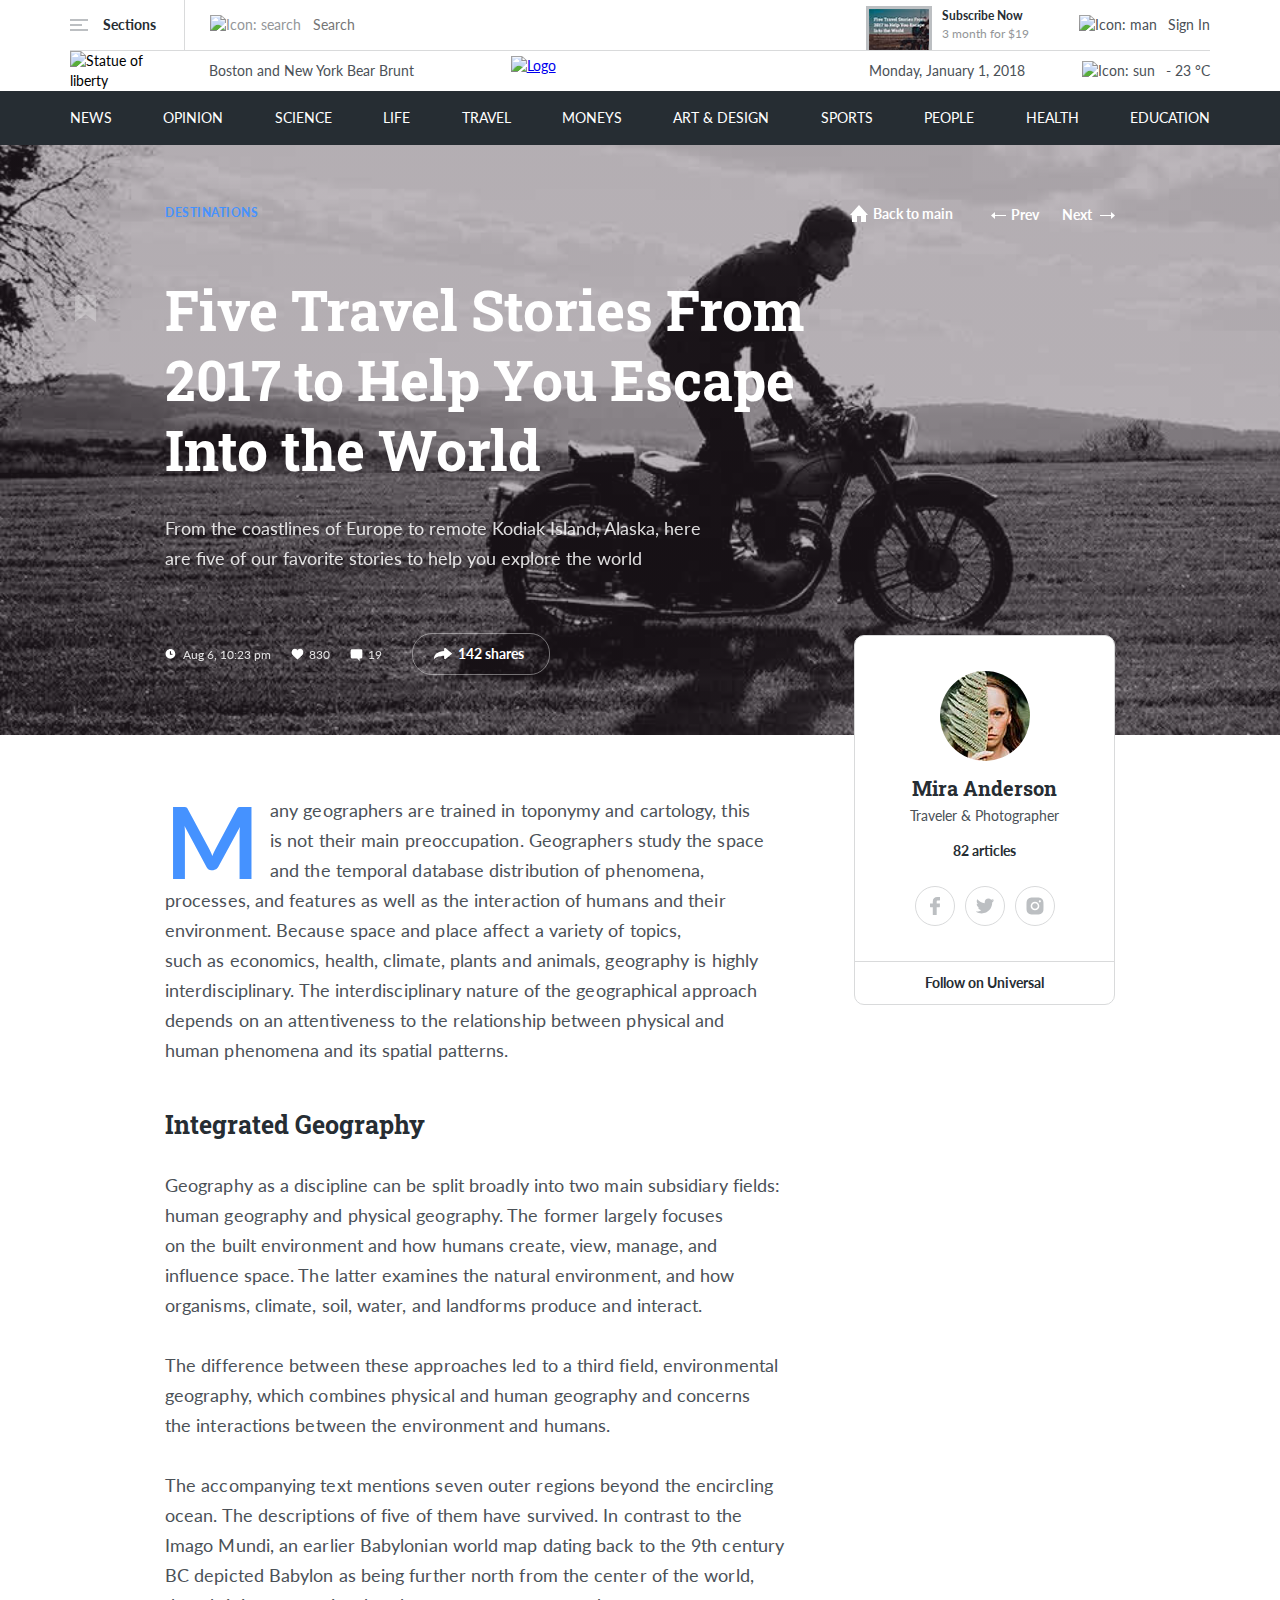
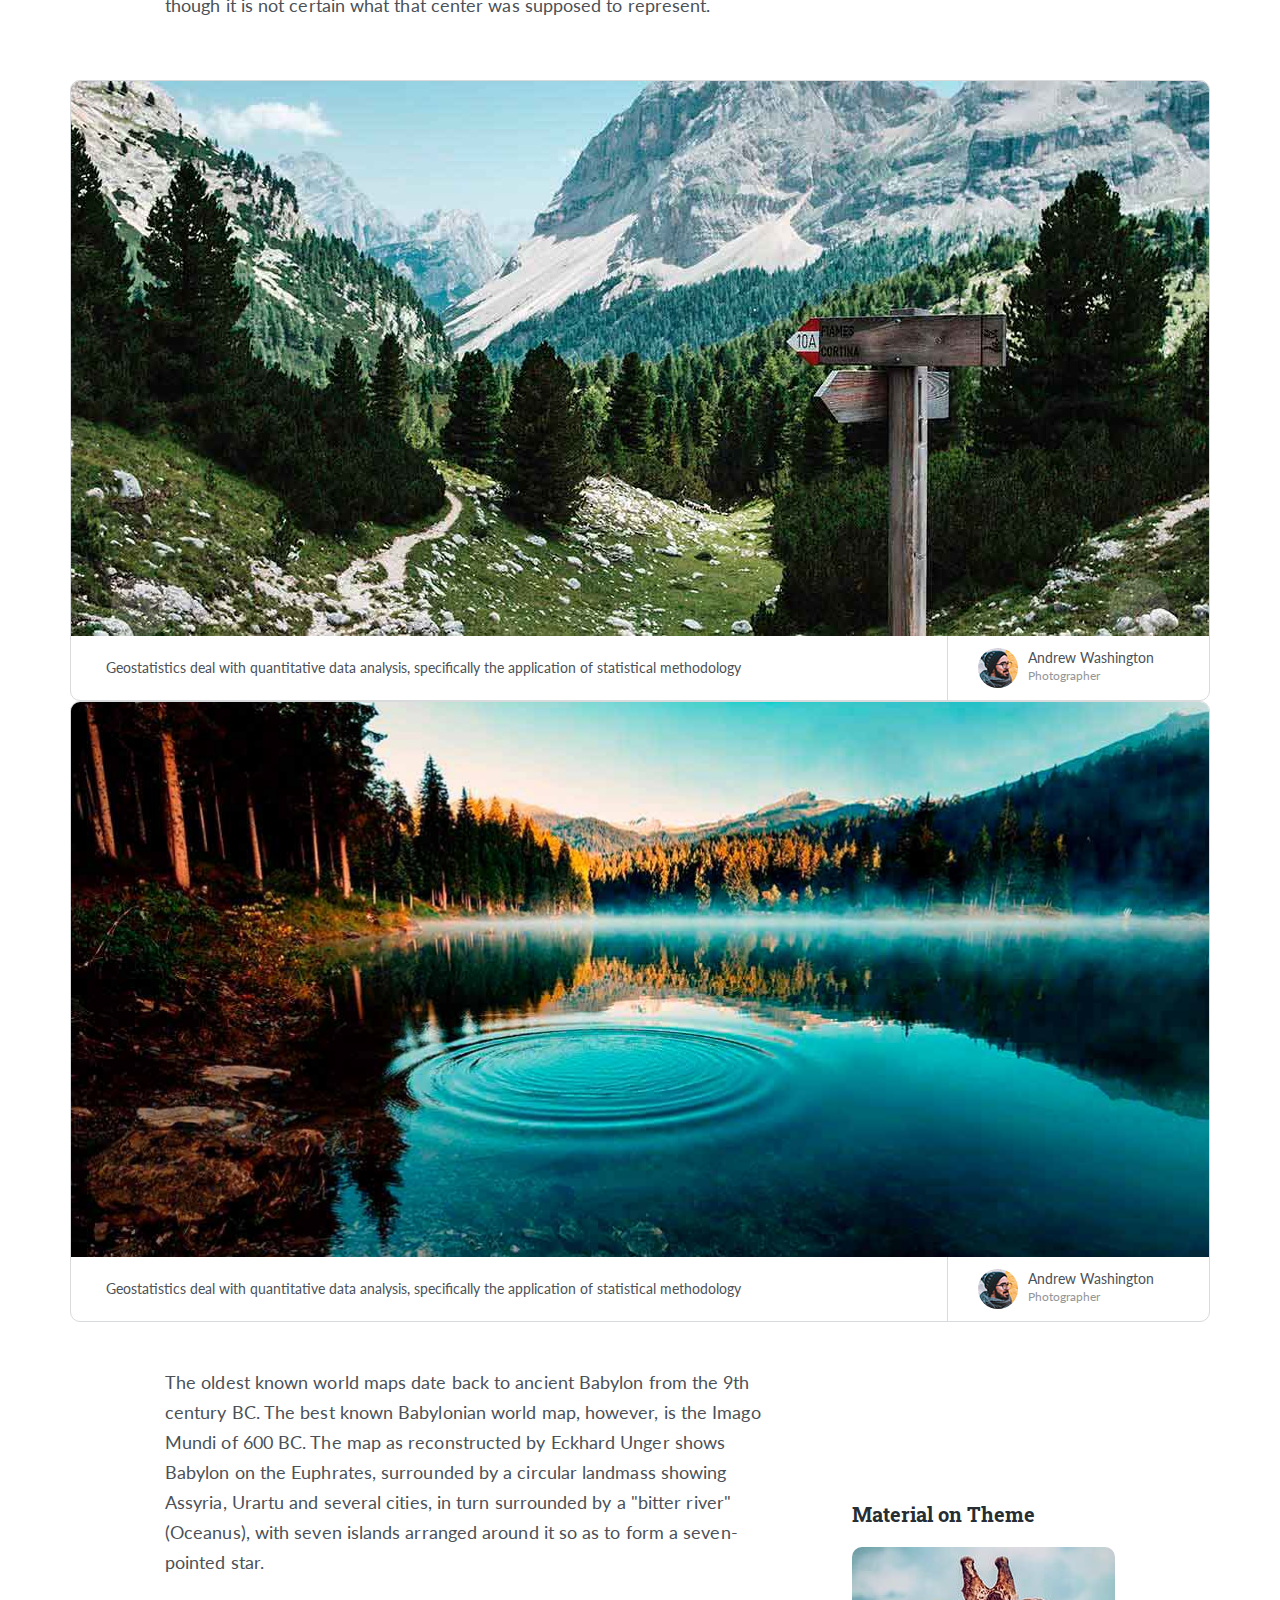
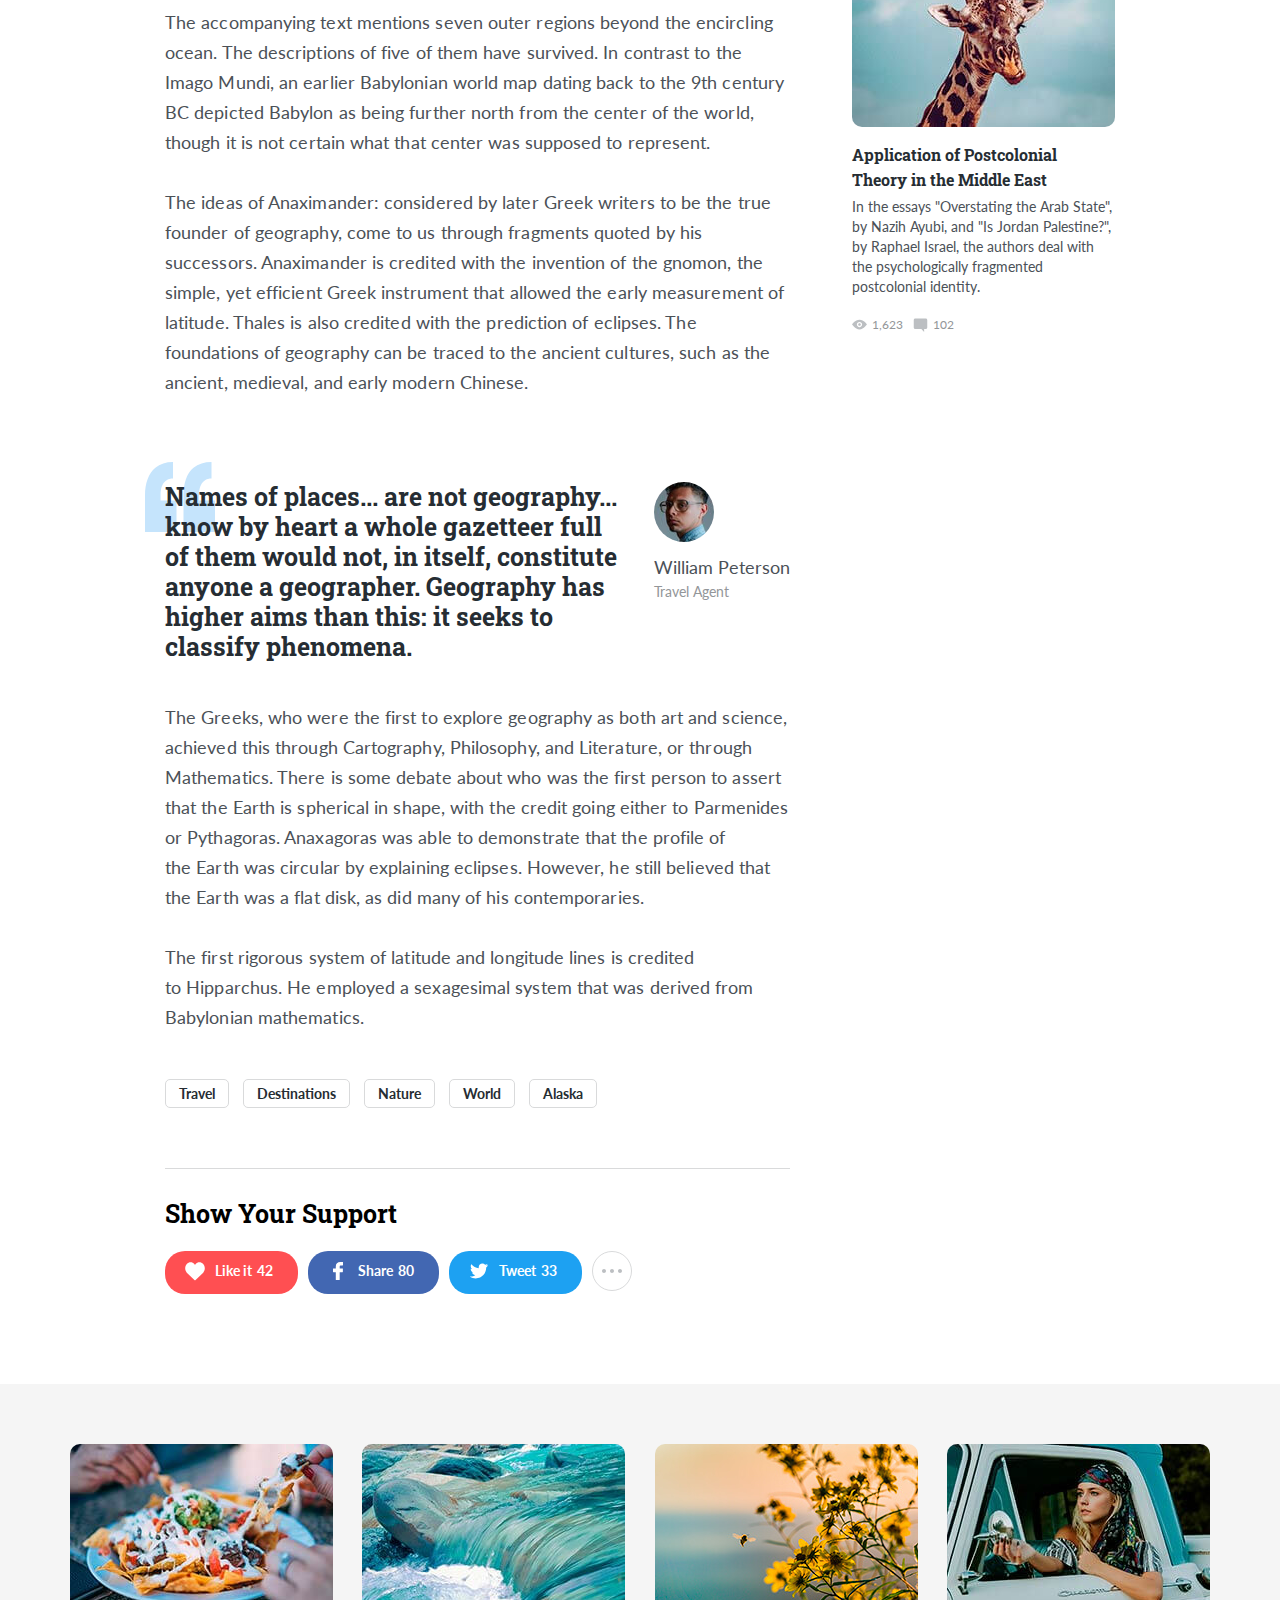
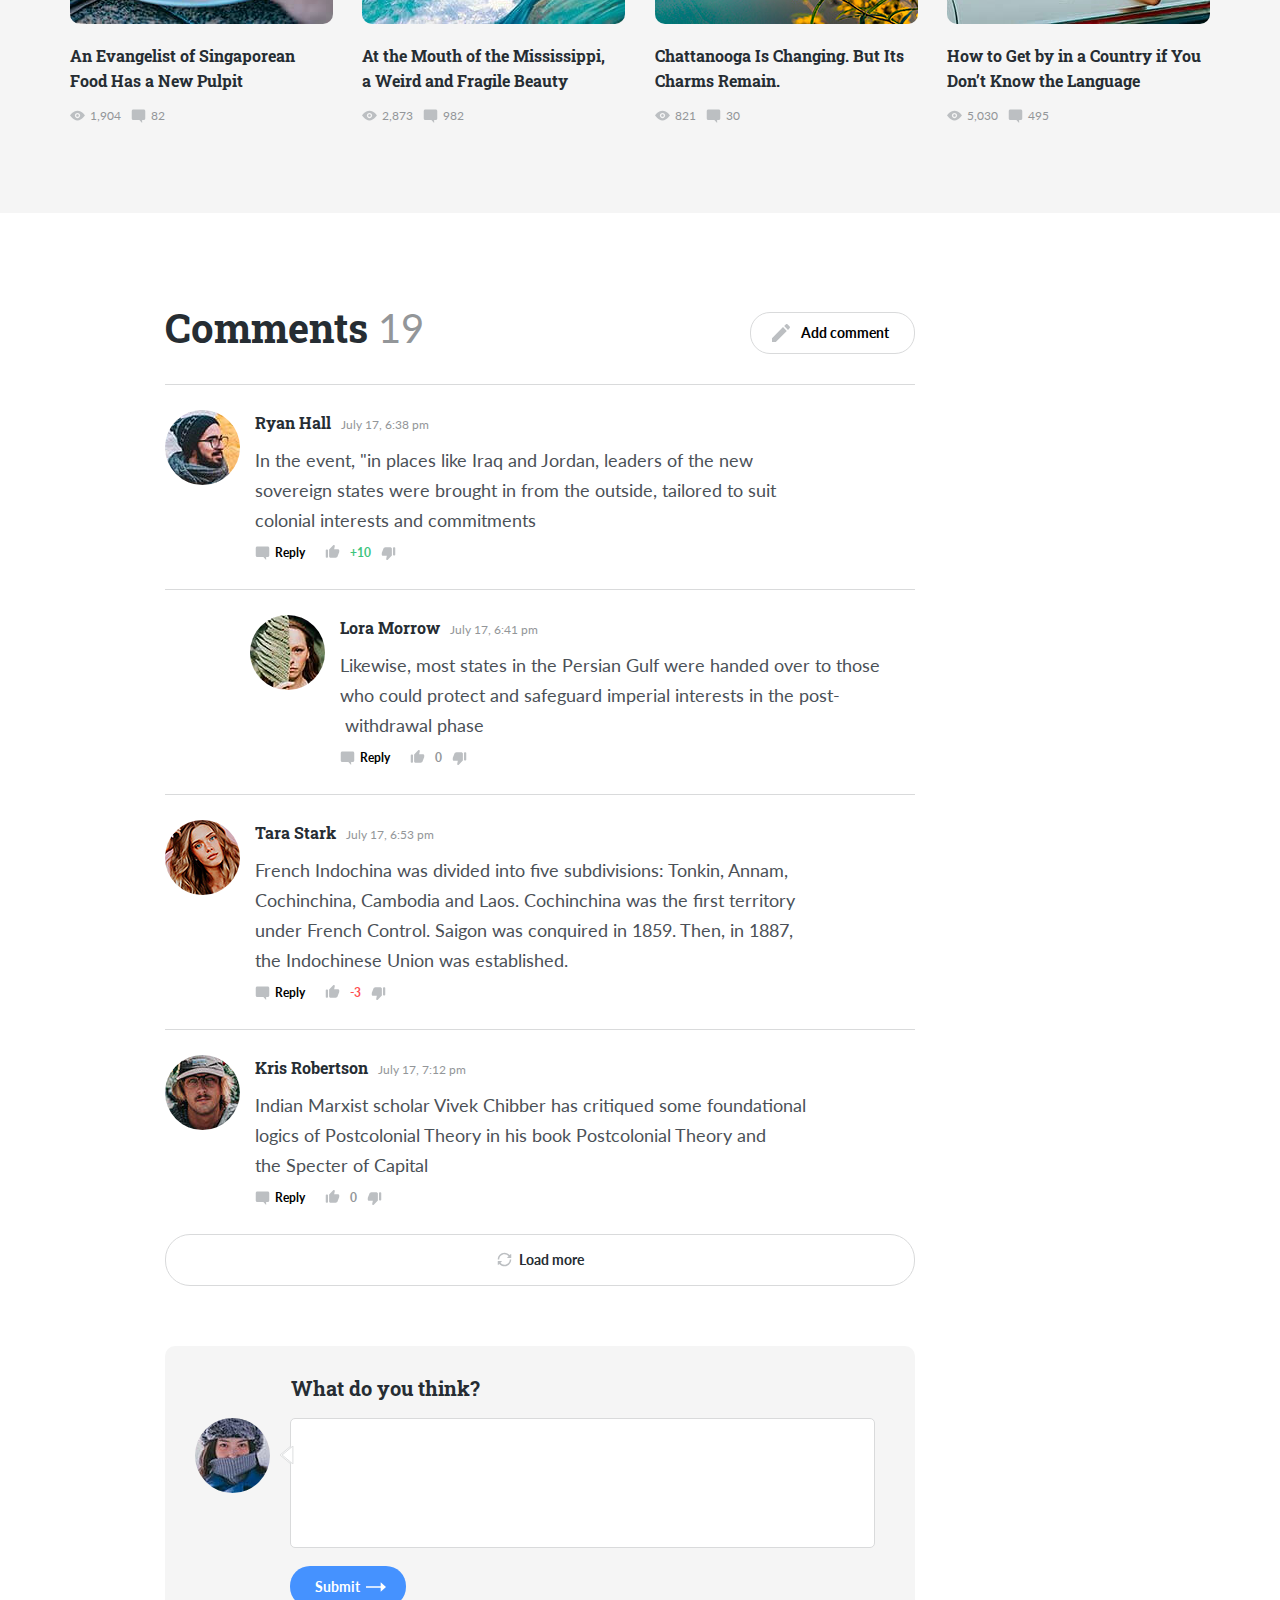
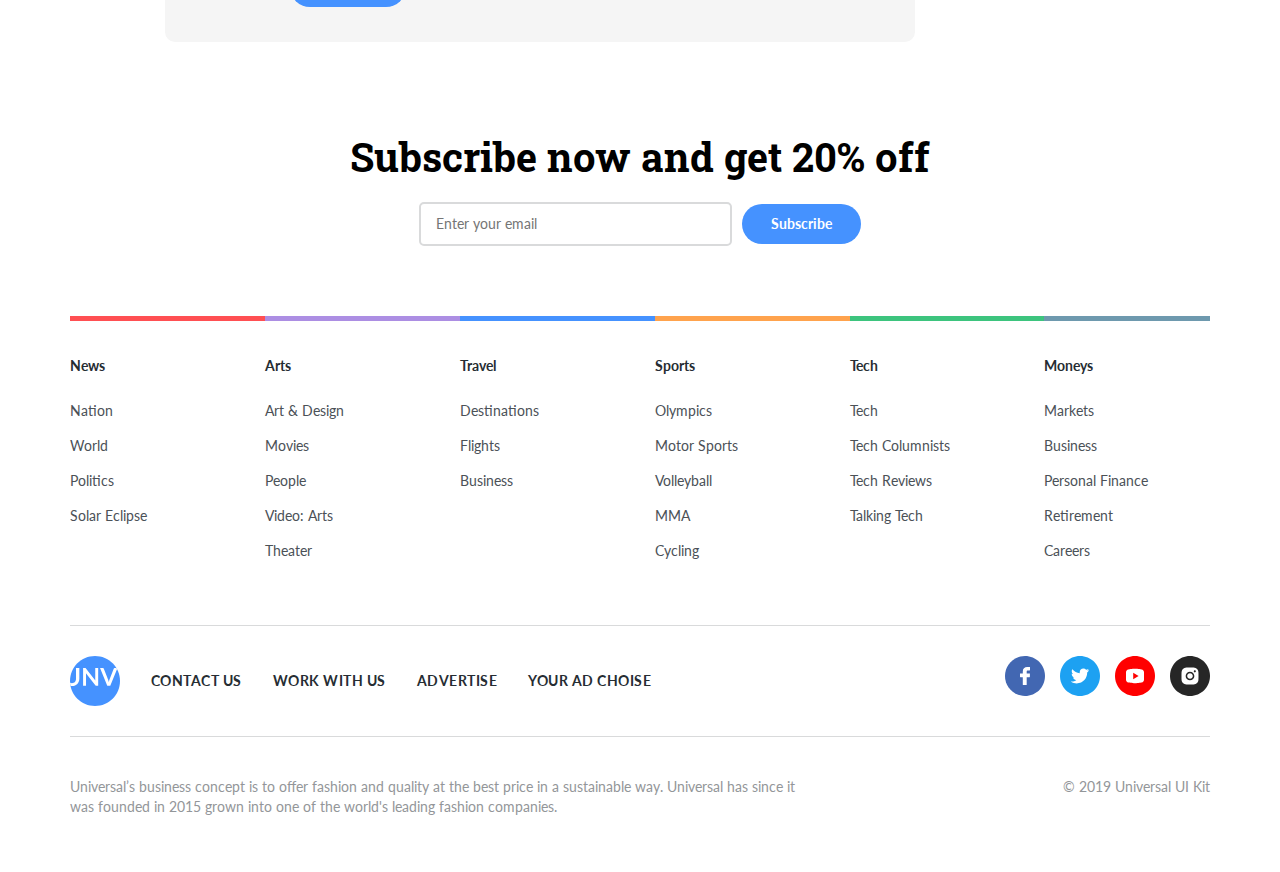
==== commit 032647f6: "fixed: cerrected" ====
--- a/article-2.html
+++ b/article-2.html
@@ -11,6 +11,10 @@
       rel="stylesheet"
     />
     <link rel="stylesheet" href="css/swiper-bundle.min.css" />
+    <link
+      rel="stylesheet"
+      href="https://cdn.jsdelivr.net/gh/fancyapps/fancybox@3.5.7/dist/jquery.fancybox.min.css"
+    />
     <link rel="stylesheet" href="css/style.css" />
   </head>
 
@@ -31,15 +35,16 @@
               <!-- /.header-top__sections -->
               <form action="#" class="search header-top__search">
                 <img
-                  src="img/header/search.svg"
+                  src="[data-uri]"
+                  data-src="img/header/search.svg"
                   alt="Icon: search"
                   class="search__image"
                 />
                 <input type="text" class="search__input" placeholder="Search" />
               </form>
               <img
-                src="img/header/stories.jpg"
-                loading="lazy"
+                src="[data-uri]"
+                data-src="img/header/stories.jpg"
                 alt="5 travel stories"
                 class="header-top__stories"
               />
@@ -50,7 +55,8 @@
               <!-- /.header__subscribe -->
               <a href="#" class="sign-in header-top__sign-in">
                 <img
-                  src="img/header/man.svg"
+                  src="[data-uri]"
+                  data-src="img/header/man.svg"
                   alt="Icon: man"
                   class="header-top__man"
                 />
@@ -58,7 +64,7 @@
               </a>
               <!-- /.header__sign-in -->
             </div>
-            <!-- /.header__container -->
+            <!-- /.header__container header__container -->
           </div>
           <!-- /.header-top -->
         </div>
@@ -69,8 +75,8 @@
       <div class="header-bottom header__bottom">
         <div class="main-container header__container header__container--bottom">
           <img
-            src="img/header/freedom.png"
-            loading="lazy"
+            src="[data-uri]"
+            data-src="img/header/freedom.png"
             alt="Statue of liberty"
             class="header-bottom__freedom"
           />
@@ -79,12 +85,18 @@
             >Boston and New York Bear Brunt</span
           >
           <a class="logo header-bottom__logo" href="index.html">
-            <img src="img/header/logo.svg" alt="Logo" class="logo__image" />
+            <img
+              src="[data-uri]"
+              data-src="img/header/logo.svg"
+              alt="Logo"
+              class="logo__image"
+            />
           </a>
           <div class="header-bottom__date">Monday, January 1, 2018</div>
           <div class="header-bottom__weather">
             <img
-              src="img/header/sun.svg"
+              src="[data-uri]"
+              data-src="img/header/sun.svg"
               alt="Icon: sun"
               class="header-bottom__sun"
             /><span>- 23 °C</span>
@@ -325,8 +337,8 @@
           <div class="article-author article__author">
             <div class="article-author__card">
               <img
-                src="img/article/article-avatar.jpg"
-                loading="lazy"
+                src="[data-uri]"
+                data-src="img/article/article-avatar.jpg"
                 alt="Avatar"
                 class="article-author__avatar"
               />
@@ -415,8 +427,8 @@
               <div class="swiper-slide article-slider__slide">
                 <img
                   class="article-slider__image"
-                  src="img/article/slide-1.jpg"
-                  loading="lazy"
+                  src="[data-uri]"
+                  data-src="img/article/slide-1.jpg"
                   alt="slide-1"
                 />
                 <div class="article-slider__info">
@@ -427,8 +439,8 @@
                   <!-- /.article-slider__text -->
                   <div class="article-slider__author">
                     <img
-                      src="img/article/slider-avatar.jpg"
-                      loading="lazy"
+                      src="[data-uri]"
+                      data-src="img/article/slider-avatar.jpg"
                       alt="Avatar: Washington"
                       class="article-slider__avatar"
                     />
@@ -449,8 +461,8 @@
               <div class="swiper-slide article-slider__slide">
                 <img
                   class="article-slider__image"
-                  src="img/article/slide-2.jpg"
-                  loading="lazy"
+                  src="[data-uri]"
+                  data-src="img/article/slide-2.jpg"
                   alt="slide-2"
                 />
                 <div class="article-slider__info">
@@ -461,8 +473,8 @@
                   <!-- /.article-slider__text -->
                   <div class="article-slider__author">
                     <img
-                      src="img/article/slider-avatar.jpg"
-                      loading="lazy"
+                      src="[data-uri]"
+                      data-src="img/article/slider-avatar.jpg"
                       alt="Avatar: Washington"
                       class="article-slider__avatar"
                     />
@@ -502,8 +514,8 @@
           <div class="article-theme article__theme">
             <h3 class="article-theme__title-card">Material on Theme</h3>
             <img
-              src="img/article/theme.jpg"
-              loading="lazy"
+              src="[data-uri]"
+              data-src="img/article/theme.jpg"
               alt="Giraffe"
               class="article-theme__image"
             />
@@ -577,8 +589,8 @@
               <!-- /.article-saying__text -->
               <div class="article-saying__author">
                 <img
-                  src="img/article/saying-avatar.jpg"
-                  loading="lazy"
+                  src="[data-uri]"
+                  data-src="img/article/saying-avatar.jpg"
                   alt="Avatar: Peterson"
                   class="article-saying__avatar"
                 />
@@ -666,8 +678,8 @@
         <div class="more-articles__item-wrapper">
           <div class="more-articles__item">
             <img
-              src="img/more-articles/item-1.jpg"
-              loading="lazy"
+              src="[data-uri]"
+              data-src="img/more-articles/item-1.jpg"
               alt="Item-1"
               class="more-articles__image"
             />
@@ -699,8 +711,8 @@
         <div class="more-articles__item-wrapper">
           <div class="more-articles__item">
             <img
-              src="img/more-articles/item-2.jpg"
-              loading="lazy"
+              src="[data-uri]"
+              data-src="img/more-articles/item-2.jpg"
               alt="Item-2"
               class="more-articles__image"
             />
@@ -732,8 +744,8 @@
         <div class="more-articles__item-wrapper">
           <div class="more-articles__item">
             <img
-              src="img/more-articles/item-3.jpg"
-              loading="lazy"
+              src="[data-uri]"
+              data-src="img/more-articles/item-3.jpg"
               alt="Item-3"
               class="more-articles__image"
             />
@@ -765,8 +777,8 @@
         <div class="more-articles__item-wrapper">
           <div class="more-articles__item">
             <img
-              src="img/more-articles/item-4.jpg"
-              loading="lazy"
+              src="[data-uri]"
+              data-src="img/more-articles/item-4.jpg"
               alt="Item-4"
               class="more-articles__image"
             />
@@ -814,15 +826,15 @@
         <!-- /.comments__head -->
         <div class="comments__comment">
           <img
-            src="img/comments/hall.jpg"
-            loading="lazy"
+            src="[data-uri]"
+            data-src="img/comments/hall.jpg"
             alt="Avatar: Hall"
             class="comments__avatar"
           />
           <div class="comments__message">
             <img
-              src="img/comments/hall.jpg"
-              loading="lazy"
+              src="[data-uri]"
+              data-src="img/comments/hall.jpg"
               alt="Avatar: Hall"
               class="comments__avatar comments__avatar--hidden"
             />
@@ -870,15 +882,15 @@
 
         <div class="comments__comment comments__comment--under">
           <img
-            src="img/comments/morrow.jpg"
-            loading="lazy"
+            src="[data-uri]"
+            data-src="img/comments/morrow.jpg"
             alt="Avatar: morrow"
             class="comments__avatar"
           />
           <div class="comments__message">
             <img
-              src="img/comments/morrow.jpg"
-              loading="lazy"
+              src="[data-uri]"
+              data-src="img/comments/morrow.jpg"
               alt="Avatar: morrow"
               class="comments__avatar comments__avatar--hidden"
             />
@@ -926,15 +938,15 @@
 
         <div class="comments__comment">
           <img
-            src="img/comments/stark.jpg"
-            loading="lazy"
+            src="[data-uri]"
+            data-src="img/comments/stark.jpg"
             alt="Avatar: Stark"
             class="comments__avatar"
           />
           <div class="comments__message">
             <img
-              src="img/comments/stark.jpg"
-              loading="lazy"
+              src="[data-uri]"
+              data-src="img/comments/stark.jpg"
               alt="Avatar: Stark"
               class="comments__avatar comments__avatar--hidden"
             />
@@ -983,15 +995,15 @@
 
         <div class="comments__comment">
           <img
-            src="img/comments/robertson.jpg"
-            loading="lazy"
+            src="[data-uri]"
+            data-src="img/comments/robertson.jpg"
             alt="Avatar: Robertson"
             class="comments__avatar"
           />
           <div class="comments__message">
             <img
-              src="img/comments/robertson.jpg"
-              loading="lazy"
+              src="[data-uri]"
+              data-src="img/comments/robertson.jpg"
               alt="Avatar: Robertson"
               class="comments__avatar comments__avatar--hidden"
             />
@@ -1039,15 +1051,15 @@
 
         <div class="comments__comment comments__comment--hidden">
           <img
-            src="img/comments/robertson.jpg"
-            loading="lazy"
+            src="[data-uri]"
+            data-src="img/comments/robertson.jpg"
             alt="Avatar: Robertson"
             class="comments__avatar"
           />
           <div class="comments__message">
             <img
-              src="img/comments/robertson.jpg"
-              loading="lazy"
+              src="[data-uri]"
+              data-src="img/comments/robertson.jpg"
               alt="Avatar: Robertson"
               class="comments__avatar comments__avatar--hidden"
             />
@@ -1095,15 +1107,15 @@
 
         <div class="comments__comment comments__comment--hidden">
           <img
-            src="img/comments/robertson.jpg"
-            loading="lazy"
+            src="[data-uri]"
+            data-src="img/comments/robertson.jpg"
             alt="Avatar: Robertson"
             class="comments__avatar"
           />
           <div class="comments__message">
             <img
-              src="img/comments/robertson.jpg"
-              loading="lazy"
+              src="[data-uri]"
+              data-src="img/comments/robertson.jpg"
               alt="Avatar: Robertson"
               class="comments__avatar comments__avatar--hidden"
             />
@@ -1150,15 +1162,15 @@
 
         <div class="comments__comment comments__comment--hidden">
           <img
-            src="img/comments/robertson.jpg"
-            loading="lazy"
+            src="[data-uri]"
+            data-src="img/comments/robertson.jpg"
             alt="Avatar: Robertson"
             class="comments__avatar"
           />
           <div class="comments__message">
             <img
-              src="img/comments/robertson.jpg"
-              loading="lazy"
+              src="[data-uri]"
+              data-src="img/comments/robertson.jpg"
               alt="Avatar: Robertson"
               class="comments__avatar comments__avatar--hidden"
             />
@@ -1213,8 +1225,8 @@
         <div class="comments-my comments__my">
           <h3 class="comments-my__title">What do you think?</h3>
           <img
-            src="img/comments/avatar.jpg"
-            loading="lazy"
+            src="[data-uri]"
+            data-src="img/comments/avatar.jpg"
             alt="Avatar: me"
             class="comments-my__avatar"
           />
@@ -1398,7 +1410,8 @@
         <div class="footer-info footer__info">
           <div class="footer-info__contacts">
             <img
-              src="img/footer/logo.svg"
+              src="[data-uri]"
+              data-src="img/footer/logo.svg"
               alt="Logo"
               class="footer-info__logo"
             />
@@ -1415,7 +1428,8 @@
               class="footer-info__social"
             >
               <img
-                src="img/footer/fb.svg"
+                src="[data-uri]"
+                data-src="img/footer/fb.svg"
                 alt="Icon: facebook"
                 class="footer-info__icon"
               />
@@ -1426,7 +1440,8 @@
               class="footer-info__social"
             >
               <img
-                src="img/footer/tw.svg"
+                src="[data-uri]"
+                data-src="img/footer/tw.svg"
                 alt="Icon: twitter"
                 class="footer-info__icon"
               />
@@ -1437,7 +1452,8 @@
               class="footer-info__social"
             >
               <img
-                src="img/footer/youtube.svg"
+                src="[data-uri]"
+                data-src="img/footer/youtube.svg"
                 alt="Icon: youtube"
                 class="footer-info__icon"
               />
@@ -1448,7 +1464,8 @@
               class="footer-info__social"
             >
               <img
-                src="img/footer/instagram.svg"
+                src="[data-uri]"
+                data-src="img/footer/instagram.svg"
                 alt="Icon: instagram"
                 class="footer-info__icon"
               />
@@ -1479,5 +1496,6 @@
     ></script>
     <script src="js/jquery.validate.min.js"></script>
     <script src="js/main.js"></script>
+    <script src="js/images.js"></script>
   </body>
 </html>
--- a/css/style.css
+++ b/css/style.css
@@ -1,2 +1,2 @@
-*{box-sizing:border-box}body{font-family:'Lato', sans-serif}.main-container{max-width:1140px;margin:auto;position:relative}.article-container{max-width:950px;margin:auto;position:relative}button{cursor:pointer;border:none;outline:none}form{outline:none}.lock-scroll{overflow-y:hidden}.thank-title{font-family:Roboto Slab;font-style:normal;font-weight:bold;font-size:40px;line-height:50px}.to-main{font-size:14px;line-height:20px;color:#4B5157;font-weight:bold;text-decoration:underline}/*! normalize.css v8.0.1 | MIT License | github.com/necolas/normalize.css */html{line-height:1.15;-webkit-text-size-adjust:100%}body{margin:0}main{display:block}h1{font-size:2em;margin:0.67em 0}hr{box-sizing:content-box;height:0;overflow:visible}pre{font-family:monospace, monospace;font-size:1em}a{background-color:transparent}abbr[title]{border-bottom:none;text-decoration:underline;text-decoration:underline dotted}b,strong{font-weight:bolder}code,kbd,samp{font-family:monospace, monospace;font-size:1em}small{font-size:80%}sub,sup{font-size:75%;line-height:0;position:relative;vertical-align:baseline}sub{bottom:-0.25em}sup{top:-0.5em}img{border-style:none}button,input,optgroup,select,textarea{font-family:inherit;font-size:100%;line-height:1.15;margin:0}button,input{overflow:visible}button,select{text-transform:none}button,[type="button"],[type="reset"],[type="submit"]{-webkit-appearance:button}button::-moz-focus-inner,[type="button"]::-moz-focus-inner,[type="reset"]::-moz-focus-inner,[type="submit"]::-moz-focus-inner{border-style:none;padding:0}button:-moz-focusring,[type="button"]:-moz-focusring,[type="reset"]:-moz-focusring,[type="submit"]:-moz-focusring{outline:1px dotted ButtonText}fieldset{padding:0.35em 0.75em 0.625em}legend{box-sizing:border-box;color:inherit;display:table;max-width:100%;padding:0;white-space:normal}progress{vertical-align:baseline}textarea{overflow:auto}[type="checkbox"],[type="radio"]{box-sizing:border-box;padding:0}[type="number"]::-webkit-inner-spin-button,[type="number"]::-webkit-outer-spin-button{height:auto}[type="search"]{-webkit-appearance:textfield;outline-offset:-2px}[type="search"]::-webkit-search-decoration{-webkit-appearance:none}::-webkit-file-upload-button{-webkit-appearance:button;font:inherit}details{display:block}summary{display:list-item}template{display:none}[hidden]{display:none}.header{position:relative;font-style:normal;font-weight:normal;font-size:14px;line-height:20px}.header__mobile{width:20%;display:none;background-color:#262D33;top:51px}.header__mobile--visible{display:block;position:fixed;width:100%;height:100%;z-index:10}.header-mobile__list{padding-left:0;margin-top:0;margin-bottom:0;text-transform:uppercase;display:flex;flex-direction:column;justify-content:space-between;list-style:none;height:100%}.header-mobile__item{padding:15px 0}.header__dropdown{width:20%;display:none;background-color:#262D33;top:51px}.header__dropdown--visible{display:block;position:fixed;z-index:10}.header-dropdown__list{padding-left:30px;margin-top:0;margin-bottom:0;text-transform:uppercase;display:flex;flex-direction:column;list-style:none}.header-dropdown__item{padding:15px 0}.header__fixed{top:0;width:100%;background:#fff;position:fixed;z-index:100}.header__container--top{display:grid;grid-template-columns:10% repeat(10, 1fr) 12%;align-items:center;border-bottom:1px solid #D9DADB}.header__container--bottom{display:grid;grid-template-columns:10% repeat(10, 1fr) 12%;align-items:center}.header__container--nav{display:flex;justify-content:space-between}.header-subscribe__text{display:block;color:#262D33;font-style:normal;font-weight:bold;font-size:12px;line-height:15px}.header-subscribe__price{color:#939699;font-style:normal;font-weight:normal;font-size:12px;line-height:15px}.header-top__sections{display:flex;align-items:center;padding:15px 25px 15px 0;background-color:#fff;border:none}.header-top__sections-text{font-style:normal;font-weight:bold;font-size:14px;line-height:20px;color:#262D33;z-index:10}.header-top__button{width:18px;height:14px;display:flex;flex-direction:column;justify-content:space-between;margin-right:15px;padding-left:0;outline:none;border:none;background-color:transparent;z-index:10}.header-top__search{padding:15px 0 15px 25px;grid-column:2;grid-column:2 / 8;display:flex;align-items:center;margin-right:auto;color:#939699}.header-top__man{margin-right:11px}.header-top__stories{width:66px;height:44px;border:3px solid #BCBFC2;border-bottom:none;margin-right:10px;grid-column:11;align-self:end}.header-top__subscribe{grid-column:12 / 13;text-decoration:none}.header-bottom{margin-top:51px}.header-bottom__freedom{max-width:100%;justify-self:end}.header-bottom__text{margin-right:auto;padding-left:25px;grid-column:2 / 6;color:#4B5157}.header-bottom__logo{margin-left:auto;margin-right:auto;grid-column:6 / 9;width:184px;height:31px}.header-bottom__date{grid-column:11 / 13;color:#4B5157}.header-bottom__weather{grid-column:13 / 14;justify-self:end;display:flex;align-items:center;color:#4B5157}.header-bottom__sun{margin-right:11px}.header-nav{background-color:#262D33;padding:17px 0;text-transform:uppercase}.header-nav__link{color:#fff;text-decoration:none}.button__line{background-color:#BCBFC2}.button__line--long{width:18px;height:2px}.button__line--short{width:12px;height:2px}.button__sections{font-style:normal;font-weight:bold;font-size:14px;line-height:20px}.search{border-left:1px solid #D9DADB}.search__image{margin-right:10px}.search__input{outline:none;border:none}.sign-in{grid-column:13 / 14;justify-self:end;display:flex;align-items:center;text-decoration:none;color:#4B5157}.logo__image{width:100%;height:100%}.background-compilation{background-color:#262D33;padding:30px 0 315px 0;width:100%}.compilation{background:#30363D;border-radius:10px;display:flex;justify-content:space-between;padding:25px}.compilation__item{display:flex;justify-content:space-between;align-items:center;max-width:261px;border-right:1px solid #4B5157;padding-right:25px;text-decoration:none}.compilation__item:last-child{border:none;padding-right:0}.compilation__text{max-width:155px;margin:0 15px 0 0;font-family:Roboto Slab;font-style:normal;font-weight:bold;font-size:16px;line-height:25px;color:#fff}.compilation__image{object-fit:cover;height:65px}.recommendations{background-color:#E5E5E5;height:316px}.recommendations__container{position:relative;min-height:570px;height:316px}.recommendations__tabs{display:flex;position:absolute;top:-300px}.recommendations__overlay{position:fixed;left:0;top:0;right:0;bottom:0;z-index:100;visibility:hidden}.recommendations__overlay--visible{visibility:visible}.recommendations__video{display:none;top:-50%;width:77%;height:100%;position:absolute;object-fit:contain;border:0}.recommendations__video--visible{display:block;z-index:100}.recommendations__list{height:570px;display:flex;flex-wrap:wrap;list-style:none;padding:0;background-color:#fff;border-radius:0 10px 10px 0}.content{position:relative;flex-shrink:0;padding-left:0;flex-basis:77%;height:570px;border-radius:10px 0 0 10px;overflow:hidden}.content::after{content:'';position:absolute;width:100%;height:100%;top:0;right:0;bottom:0;left:0;background:linear-gradient(0deg, rgba(64,48,61,0.35), rgba(64,48,61,0.35))}.content__item{display:none;width:100%;height:100%;padding:55px 55px 92px 55px;left:0;background-repeat:no-repeat;background-size:cover}.content__item--visible{display:flex;flex-wrap:wrap;align-content:space-between;height:100%}.content__item--food{background-image:url(../img/recommendations/food.jpg)}.content__item--cars{background-image:url(../img/recommendations/cars.jpg);background-position:right}.content__item--movies{background-image:url(../img/recommendations/movies.jpg)}.content__item--nfl{background-image:url(../img/recommendations/nfl.jpg)}.content__item--tech{background-image:url(../img/recommendations/tech.jpg)}.content__author{flex-basis:100%;display:flex;align-self:flex-start;margin-bottom:145px;z-index:1}.content__avatar{border-radius:50%;margin-right:10px;width:45px;height:45px}.content__info{max-width:121px}.content__name{font-style:normal;font-weight:normal;font-size:14px;line-height:20px;color:#fff;opacity:0.85}.content__sign{font-style:normal;font-weight:normal;font-size:12px;line-height:15px;color:#fff;opacity:0.4}.content__destinations{flex-basis:100%;align-self:center;font-style:normal;font-weight:bold;font-size:12px;line-height:15px;letter-spacing:0.5px;text-transform:uppercase;color:#4592FF;text-shadow:2px 2px 3px #000000;margin-bottom:25px;z-index:1}.content__title{max-width:600px;flex-basis:100%;font-family:Roboto Slab;font-style:normal;font-weight:bold;font-size:40px;line-height:50px;color:#fff;margin:0 0 25px 0;z-index:1}.content__more{flex-basis:30%;padding:10px 20px 10px 25px;max-width:138px;margin-right:30px;align-self:center;font-style:normal;font-weight:bold;font-size:14px;line-height:20px;color:#fff;background-color:#4592FF;border-radius:20px;text-decoration:none;z-index:1}.content__arrow{margin-left:6px}.content__view-container{display:flex;z-index:1}.content__button{background:none}.content__play{padding:17px;margin-right:10px;border-radius:50%;border:2px solid rgba(255,255,255,0.4)}.content__location{margin-right:auto;align-self:center;max-width:190px;font-style:normal;font-weight:normal;font-size:14px;line-height:20px;color:#fff;opacity:0.85;z-index:1}.content__duration{font-style:normal;font-weight:normal;font-size:12px;line-height:15px;color:#fff;opacity:0.4;z-index:1}.list__title{font-style:normal;font-weight:bold;font-size:14px;line-height:20px;letter-spacing:0.5px;text-transform:uppercase;color:#262D33;padding:20px 25px;flex-basis:100%}.list__item{position:relative;padding-left:25px;padding-right:25px;padding-top:17px;padding-bottom:18px;flex-basis:100%;border-top:1px solid #D9DADB;cursor:pointer}.list__item--visible{background-color:#F5F5F5;border-radius:0 0 10px 0}.item__title{margin:0;margin-bottom:8px;font-style:normal;font-weight:bold;font-size:12px;line-height:15px;letter-spacing:0.5px;text-transform:uppercase}.item__title--turquoise{color:#3BBDC4}.item__title--blue{color:#6e99ae}.item__title--purple{color:#AC8EE3}.item__title--orange{color:#FFA34D}.item__title--green{color:#3DC47E}.item__description{display:inline;margin-right:5px;font-style:normal;font-weight:normal;font-size:14px;line-height:20px;color:#4B5157}.item__play{padding:7px;border:1px solid #BCBFC2;border-radius:50%;margin-bottom:-6px}.item__select{display:none;position:absolute;left:-12px;top:50%;transform:translateY(-60%);z-index:9}.item__select--visible{display:block}.grid{background-color:#E5E5E5;padding-bottom:60px}.grid__container{display:grid;grid-template-columns:repeat(4, minmax(min-content, 1fr));grid-template-rows:repeat(4, minmax(min-content, 1fr));grid-gap:30px}.grid__item{background-color:#fff;border-radius:10px;overflow:hidden;text-decoration:none}.grid__item--1{grid-column:1/3;grid-row:span 2;padding:15px 0 0 0;display:flex;flex-wrap:wrap}.grid__item--2{position:relative;grid-column:3;grid-row:span 2;display:flex;flex-wrap:wrap;align-content:space-between;padding:18px 18px 25px 18px;background-image:url(../img/grid/art.jpg);background-repeat:no-repeat;background-size:cover;background-position:right}.grid__item--2::after{content:'';position:absolute;width:100%;height:100%;top:0;right:0;bottom:0;left:0;background:linear-gradient(0deg, rgba(64,48,61,0.35), rgba(64,48,61,0.35))}.grid__item--3{grid-column:1/2;grid-row:span 2}.grid__item--4{grid-column:2/3;grid-row:span 1;padding:25px 25px 30px 25px;display:flex;flex-direction:column;justify-content:space-between}.grid__item--5{grid-column:3/4;grid-row:span 1;padding:25px 25px 30px 25px;display:flex;flex-direction:column;justify-content:space-between}.grid__item--6{grid-column:2/3;grid-row:span 1;padding:25px 25px 30px 25px;display:flex;flex-direction:column;justify-content:space-between}.grid__item--7{grid-column:3/4;grid-row:span 1;padding:25px 25px 30px 25px;display:flex;flex-direction:column;justify-content:space-between}.grid__columns{grid-column:4/5;grid-row:1/5;background-color:#6E99AE;border-radius:10px;z-index:0}.grid-item__main{flex-basis:40%;flex-grow:1;padding-left:35px}.grid-item__category{margin-top:20px;margin-bottom:20px;font-style:normal;font-weight:bold;font-size:12px;line-height:15px;letter-spacing:0.5px;text-transform:uppercase}.grid-item__category--blue{color:#6E99AE}.grid-item__category--purple{color:#E7D9FF;flex-basis:100%;margin:0;z-index:1;margin-bottom:10px}.grid-item__title{font-family:Roboto Slab;font-style:normal;font-weight:bold;margin-top:0}.grid-item__title--car{font-size:25px;line-height:30px;color:#262D33}.grid-item__title--art{max-width:175px;font-size:16px;line-height:25px;letter-spacing:0.5px;text-transform:uppercase;color:#fff;margin-left:5px;margin-bottom:15px;z-index:1}.grid-item__title--cat{margin:15px 25px 30px 25px;font-size:16px;line-height:25px;color:#262D33}.grid-item__title--other{font-size:16px;line-height:25px;color:#262D33;margin:0}.grid-item__text{font-style:normal;font-weight:normal;font-size:14px;line-height:20px;color:#4B5157}.grid-item__image{object-fit:cover}.grid-item__image--car{height:80%;flex-basis:288px}.grid-item__image--cat{width:100%}.grid-item__minor{flex-basis:100%;display:flex;align-items:center;justify-content:space-between;padding:12px 35px;border-top:1px solid #D9DADB}.grid-item__author--1{display:flex;align-items:center;justify-content:space-between;flex-basis:430px}.grid-item__author--2{max-height:45px;display:flex;flex-direction:column;flex-wrap:wrap;z-index:1}.grid-item__avatar--30{width:30px;height:30px;border-radius:50%}.grid-item__avatar--45{max-width:45px;height:45px;border-radius:50%;margin-right:10px;flex-basis:100%}.grid-item__name{font-style:normal;font-size:14px;line-height:20px}.grid-item__name--miller{font-weight:bold;color:#262D33}.grid-item__name--jenkins{font-weight:normal;color:#fff;flex-basis:50%;margin-right:50px;opacity:0.85}.grid-item__comment{margin-right:auto;margin-left:auto}.grid-item__text-comment{font-style:normal;font-weight:normal;font-size:14px;line-height:20px;color:#4B5157}.grid-item__comments--car{flex-basis:41px;display:flex;align-items:center;justify-content:space-between}.grid-item__comments--art{flex-basis:34px;display:flex;align-items:center;justify-content:space-between}.grid-item__number-comments{font-style:normal;font-weight:normal;font-size:12px;line-height:15px;color:#939699}.grid-item__number-likes{font-style:normal;font-weight:normal;font-size:12px;line-height:15px;color:#fff;opacity:0.4}.grid-item__popular{flex-basis:100%;max-width:66px;flex-grow:0;margin-bottom:115px;font-style:normal;font-weight:bold;font-size:12px;line-height:15px;color:#fff;padding:5px 12px;border-radius:3px;background-color:#3DC47E;z-index:1}.grid-item__info{flex-basis:50%;display:flex;justify-content:space-between;max-height:15px}.grid-item__date--art{font-style:normal;font-weight:normal;font-size:12px;line-height:15px;color:#fff;opacity:0.4;margin-right:10px}.grid-item__date--other{font-style:normal;font-weight:normal;font-size:12px;line-height:15px;color:#939699}.grid-item__icon-comments{margin-right:5px}.grid-item__likes{flex-basis:41px;display:flex;align-items:center;justify-content:space-between}.grid-columns{display:flex;flex-wrap:wrap;align-content:space-between;justify-content:space-between}.grid-columns__title{flex-basis:100%;padding:20px 25px;margin:0;font-style:normal;font-weight:bold;font-size:14px;line-height:20px;letter-spacing:0.5px;text-transform:uppercase;color:#fff;border-bottom:1px solid #B4D1E0}.grid-columns__title-item{font-family:Roboto Slab;font-style:normal;font-weight:bold;font-size:20px;line-height:25px;color:#fff;margin:0 0 15px 0}.grid-columns__item{position:relative;margin-left:33px;margin-right:25px;padding-top:45px;padding-bottom:40px;border-bottom:1px solid #B4D1E0;text-decoration:none}.grid-columns__item:nth-child(4){border:none}.grid-columns__item::before{content:'';position:absolute;left:-10px;top:33px;width:40px;height:40px;background-image:url(../img/grid/Quote.svg);background-repeat:no-repeat;z-index:-1}.grid-columns__more{padding:11px 95px 14px 95px;flex-basis:100%;text-decoration:none;font-style:normal;font-weight:bold;font-size:14px;line-height:20px;color:#fff;border-top:1px solid #B4D1E0}.grid-columns__author{display:flex;flex-direction:column;flex-wrap:wrap;align-content:flex-start;height:45px}.grid-columns__avatar{width:45px;border-radius:50%;margin-right:10px}.grid-columns__name{flex-basis:50%;font-style:normal;font-weight:normal;font-size:14px;line-height:20px;color:#D1E2EB}.grid-columns__profession{flex-basis:50%;font-style:normal;font-weight:normal;font-size:12px;line-height:15px;color:#D1E2EB}.flower{background-image:url(../img/flower/flower.jpg);background-position:center;height:270px;padding:50px 210px 55px 210px}.flower__container{display:flex;flex-wrap:wrap;justify-content:center;align-content:space-between;height:100%;width:770px}.flower__title{text-align:center;margin:0;font-family:Roboto Slab;font-style:normal;font-weight:bold;font-size:40px;line-height:50px;color:#fff}.flower__more{padding:10px 20px;background:#4592FF;border-radius:20px;font-style:normal;font-weight:bold;font-size:14px;line-height:20px;color:#fff;text-decoration:none}.flower__arrow{margin-left:5px}.articles{background-color:#E5E5E5}.articles__container{display:flex;justify-content:space-between;align-items:flex-start;padding:60px 0}.articles__categories{padding:0 25px;border-radius:10px;overflow:hidden;background-color:#fff;flex-basis:848px;margin-right:29px}.articles-categories__card{text-decoration:none;position:relative;padding-top:25px;padding-bottom:25px;height:245px;display:flex;flex-wrap:wrap;justify-content:space-between;flex-direction:column;border-bottom:1px solid #BCBFC2}.articles-categories__card:last-child{border:none}.articles-categories__image{object-fit:cover;margin-right:25px;width:336px}.articles-categories__category{margin-top:5px;margin-bottom:0;font-style:normal;font-weight:bold;font-size:12px;line-height:15px;letter-spacing:0.5px;text-transform:uppercase}.articles-categories__category--flights{color:#4592FF}.articles-categories__category--food{color:#3BBDC4}.articles-categories__category--science{color:#FF4F52}.articles-categories__category--health{color:#3BBDC4}.articles-categories__category--art{color:#AC8EE3}.articles-categories__title{margin-top:0;margin-bottom:0;max-width:426px;font-family:Roboto Slab;font-style:normal;font-weight:bold;font-size:20px;line-height:25px;color:#262D33;text-decoration:none}.articles-categories__text{max-width:430px;font-style:normal;font-weight:normal;font-size:14px;line-height:20px;color:#4B5157}.articles-categories__info{display:flex;align-items:center;max-height:15px;margin-bottom:5px;font-style:normal;font-weight:normal;font-size:12px;line-height:15px;color:#939699}.articles-categories__date{margin-right:10px}.articles-categories__comments{margin-right:10px;display:flex;align-items:center}.articles-categories__icon-comments{margin-right:5px}.articles-categories__likes{display:flex;align-items:center}.articles-categories__icon-likes{margin-right:5px}.articles-categories__flag{position:absolute;width:14px;height:18px;right:0;top:25;cursor:pointer;fill:#BCBFC2}.articles-categories__flag--select{fill:#FF4F52}.articles__recommendation{border-radius:10px;overflow:hidden;background-color:#fff;flex-basis:263px;height:auto;display:flex;flex-direction:column}.articles-recommendation__title{margin:0;padding:20px 25px 20px 25px;border-bottom:1px solid #D9DADB;font-style:normal;font-weight:bold;font-size:14px;line-height:20px;letter-spacing:0.5px;text-transform:uppercase;color:#262D33}.articles-recommendation__title-item{max-width:143px;font-style:normal;font-weight:normal;font-size:14px;line-height:20px;color:#4B5157;height:50%;margin:0}.articles-recommendation__items{margin:0;list-style:none;padding:0;border-bottom:1px solid #D9DADB}.articles-recommendation__item{position:relative;margin:0 25px;border-bottom:1px solid #D9DADB}.articles-recommendation__item::before{position:absolute;right:0;top:20px;font-style:italic;font-weight:bold;font-size:70px;line-height:50px;color:#262D33;opacity:0.08}.articles-recommendation__item--1::before{content:'1'}.articles-recommendation__item--2::before{content:'2'}.articles-recommendation__item--3::before{content:'3'}.articles-recommendation__item--4::before{content:'4'}.articles-recommendation__item--5::before{content:'5'}.articles-recommendation__item--6::before{content:'6'}.articles-recommendation__item--7::before{content:'7'}.articles-recommendation__link{display:flex;flex-direction:column;flex-wrap:wrap;justify-content:space-between;padding:17px 0;height:94px}.articles-recommendation__link:last-child{border:none;text-decoration:none}.articles-recommendation__image{margin-right:10px;width:60px;height:60px}.articles-recommendation__time{font-style:normal;font-weight:normal;font-size:12px;line-height:15px;color:#939699}.articles-recommendation__more{align-self:center;padding-top:11px;padding-bottom:14px;font-style:normal;font-weight:bold;font-size:14px;line-height:20px;color:#262D33;text-decoration:none}.swiper-pagination-bullets{display:flex;justify-content:space-between;width:113px;z-index:1;margin-top:-10px}.swiper-pagination-bullet{width:8px;height:8px;background-color:#D9DADB;display:inline-block;border-radius:50%;margin:0 3px;outline:none;cursor:pointer}.swiper-pagination-bullet-active{background-color:#fff;position:relative}.swiper-pagination-bullet-active::before{content:'';width:16px;height:16px;background-color:transparent;border-radius:50%;border:2px solid #fff;position:absolute;transform:translate(-51%, -29%);z-index:10}.useful{background-color:#262D33;height:100%}.useful-swiper{width:555px;height:570px;margin-left:0;margin-right:30px;display:flex;justify-content:center}.useful__container{display:flex;flex-direction:column;flex-wrap:wrap;height:690px;padding:60px 0}.useful__hot{position:relative;background-size:cover;background-repeat:no-repeat;height:100%;width:100%;padding:0 18px;display:flex;flex-wrap:wrap;align-content:space-between;justify-content:center;border-radius:10px;overflow:hidden}.useful__hot--1{background-image:url(../img/useful/slide-1.jpg)}.useful__hot--2{background-image:url(../img/useful/slide-2.jpg)}.useful__hot--3{background-image:url(../img/useful/slide-3.jpg)}.useful__hot--4{background-image:url(../img/useful/slide-4.jpg)}.useful__hot--5{background-image:url(../img/useful/slide-5.jpg)}.useful__hot::after{content:'';position:absolute;width:100%;height:100%;top:0;right:0;bottom:0;left:0;background:linear-gradient(0deg, rgba(64,48,61,0.35), rgba(64,48,61,0.35))}.useful-hot__label{position:absolute;top:18px;left:18px;padding:5px 12px;background-color:#FF4F52;border-radius:3px;font-style:normal;font-weight:bold;font-size:12px;line-height:15px;color:#fff;z-index:1}.useful-hot__author{display:flex;flex-wrap:wrap;justify-content:center;max-width:145px;margin-top:50px;z-index:1}.useful-hot__avatar{border-radius:50%;margin-bottom:10px}.useful-hot__name{font-style:normal;font-weight:normal;font-size:14px;line-height:20px;color:#fff;opacity:0.85}.useful-hot__profession{font-style:normal;font-weight:normal;font-size:12px;line-height:15px;color:#fff;opacity:0.4}.useful-hot__title{margin:0;font-family:Roboto Slab;font-style:normal;font-weight:bold;font-size:40px;line-height:50px;text-align:center;color:#fff;flex-basis:470px;z-index:1}.useful-hot__watch{padding:10px 25px 10px 20px;background:#4592FF;border-radius:20px;vertical-align:center;text-decoration:none;font-style:normal;font-weight:bold;font-size:14px;line-height:20px;color:#fff;display:flex;align-items:center;margin-bottom:164px;z-index:1}.useful-hot__image{margin-right:10px}.useful-hot__text{margin-right:5px}.useful-hot__number{font-style:normal;font-weight:normal;font-size:14px;line-height:20px;color:#C5E4FC}.useful__pagination{position:absolute;width:108px;bottom:40px}.useful__careers{position:relative;background-color:#B4D1E0;padding:18px 30px 0 35px;height:370px;width:555px;display:flex;flex-direction:column;align-items:flex-start;justify-content:space-between;border-radius:10px;margin-bottom:30px}.useful-careers__category{font-style:normal;font-weight:bold;font-size:12px;line-height:15px;letter-spacing:0.5px;text-transform:uppercase;color:#6E99AE;margin-top:17px;z-index:1}.useful-careers__title{font-family:Roboto Slab;font-style:normal;font-weight:bold;font-size:25px;line-height:30px;color:#262D33;width:53%;z-index:1}.useful-careers__text{font-style:normal;font-weight:normal;font-size:14px;line-height:20px;color:#4B5157;width:40%;margin-bottom:25px;z-index:1}.useful-careers__more{font-style:normal;font-weight:bold;font-size:14px;line-height:20px;color:#fff;padding:10px 20px 10px 25px;background-color:#4592FF;border-radius:20px;margin-bottom:50px;text-decoration:none;z-index:1}.useful-careers__arrow{margin-left:5px}.useful-careers__oval{position:absolute;right:30px;bottom:45px}.useful-careers__image{position:absolute;right:49px;bottom:0}.useful__others{display:flex;justify-content:space-between;max-width:555px;height:170px}.useful__other{display:flex;flex-direction:column;justify-content:space-between;border-radius:10px;background-color:#fff;padding:25px 25px 30px 25px;text-decoration:none;flex-basis:50%}.useful__other--1{margin-right:30px}.useful-other__title{margin:0;font-family:Roboto Slab;font-style:normal;font-weight:bold;font-size:16px;line-height:25px;color:#262D33}.useful-other__text{font-style:normal;font-weight:normal;font-size:14px;line-height:20px;color:#4B5157}.useful-other__date{font-style:normal;font-weight:normal;font-size:12px;line-height:15px;color:#939699}.footer__subscribe{padding-top:60px;padding-bottom:70px;display:flex;flex-direction:column;justify-content:space-between;align-items:center}.footer-subscribe__title{font-family:Roboto Slab;font-style:normal;font-weight:bold;font-size:40px;line-height:50px;margin-top:0;margin-bottom:20px}.footer-subscribe__form{display:flex;flex-wrap:wrap;align-items:center;justify-content:center}.footer-subscribe__input{position:relative;font-style:normal;font-weight:normal;font-size:14px;line-height:20px;color:#939699;margin-right:10px;border-radius:5px;border-color:#D9DADB;border-style:solid;padding:10px 15px;width:100%}.footer-subscribe__input-group{position:relative;width:313px;margin-right:10px}.footer-subscribe__button{font-style:normal;font-weight:bold;font-size:14px;line-height:20px;color:#fff;padding:10px 29px;background-color:#4592FF;border-radius:20px;min-height:40px}.footer label{color:#ff0000;font-size:12px;position:absolute;bottom:-14px;left:0}.footer__nav{display:flex;justify-content:space-between}.footer-nav__title{margin:0;font-style:normal;font-weight:bold;font-size:14px;line-height:20px;color:#262D33;margin-bottom:25px}.footer-nav__column{flex-grow:1;padding-top:35px;border-top-width:5px;border-top-style:solid;padding-bottom:64px;flex-basis:20%}.footer-nav__column--news{border-top-color:#FF4F52}.footer-nav__column--arts{border-top-color:#AC8EE3}.footer-nav__column--travel{border-top-color:#4592FF}.footer-nav__column--sports{border-top-color:#FFA34D}.footer-nav__column--tech{border-top-color:#3DC47E}.footer-nav__column--moneys{border-top-color:#6E99AE;flex-basis:17%}.footer-nav__list{list-style:none;padding-left:0;margin:0}.footer-nav__item{margin-bottom:15px}.footer-nav__item:last-child{margin-bottom:0}.footer-nav__link{text-decoration:none;font-style:normal;font-weight:normal;font-size:14px;line-height:20px;color:#4B5157}.footer__info{display:flex;justify-content:space-between;padding:30px 0;border-top:1px solid #D9DADB}.footer-info__contacts{flex-basis:51%;display:flex;align-items:center;justify-content:space-between}.footer-info__logo{width:50px;height:50px}.footer-info__link{text-decoration:none;font-style:normal;font-weight:bold;font-size:14px;line-height:20px;letter-spacing:0.5px;text-transform:uppercase;color:#262D33}.footer-info__socials{width:205px;display:flex;justify-content:space-between}.footer-info__icon{width:40px;height:40px}.footer__other{padding:40px 0 55px 0;border-top:1px solid #D9DADB;display:flex;justify-content:space-between}.footer-other__text{max-width:750px;font-style:normal;font-weight:normal;font-size:14px;line-height:20px;color:#939699}.footer-other__copyright{font-style:normal;font-weight:normal;font-size:14px;line-height:20px;color:#939699}.hero{position:relative;background-repeat:no-repeat;background-size:cover}.hero-1{background-image:url(../img/hero/hero-1.jpg)}.hero-2{background-image:url(../img/hero/hero-2.jpg)}.hero::after{content:'';position:absolute;width:100%;height:100%;top:0;right:0;bottom:0;left:0;background:linear-gradient(0deg, rgba(64,48,61,0.35), rgba(64,48,61,0.35))}.hero__flag{position:absolute;fill:#ffffff;fill-opacity:0.25;width:21px;height:27px;top:150px;left:5px;z-index:1}.hero__container{display:flex;flex-wrap:wrap;justify-content:space-between;padding:60px 0}.hero__destinations{margin:0;font-style:normal;font-weight:bold;font-size:12px;line-height:15px;letter-spacing:0.5px;text-transform:uppercase;color:#4592FF;z-index:1}.hero__nav{display:flex;z-index:1}.hero__home{text-decoration:none;height:17px;margin-right:20px;display:flex;align-items:center}.hero__home-icon{width:18px;height:17px;margin-right:5px}.hero__home-text{font-style:normal;font-weight:bold;font-size:14px;line-height:20px;color:#FFFFFF}.hero__button--prev{margin-right:10px}.hero-button{width:66px;background-color:transparent;display:flex;align-items:center;justify-content:flex-end;text-decoration:none}.hero-button__icon{width:15px;height:7px;display:flex;align-items:center;text-decoration:none}.hero-button__icon--prev{margin-right:5px}.hero-button__text{font-style:normal;font-weight:bold;font-size:14px;line-height:20px;color:#FFFFFF}.hero-button__text--next{margin-right:8px}.hero__title{margin-top:50px;margin-bottom:28px;max-width:700px;font-family:Roboto Slab;font-style:normal;font-weight:bold;font-size:55px;line-height:70px;color:#FFFFFF;z-index:1}.hero__description{max-width:540px;font-style:normal;font-weight:normal;font-size:18px;line-height:30px;color:#FFFFFF;opacity:0.85;z-index:1;margin-top:0;margin-bottom:60px}.hero__info{flex-basis:100%;display:flex;align-items:center;z-index:1}.hero__time{display:flex;align-items:center;margin-right:20px}.hero__time-icon{width:13px;height:13px;margin-right:5px}.hero__time-text{font-style:normal;font-weight:normal;font-size:12px;line-height:15px;color:#FFFFFF;opacity:0.85}.hero__likes{display:flex;align-items:center;margin-right:20px;cursor:pointer}.hero__likes-icon{width:13px;height:12px;margin-right:5px}.hero__likes-text{font-style:normal;font-weight:normal;font-size:12px;line-height:15px;color:#FFFFFF;opacity:0.85}.hero__comments{display:flex;align-items:center;margin-right:30px;cursor:pointer}.hero__comments-icon{width:13px;height:13px;margin-right:5px;fill:#ffffff}.hero__comments-text{font-style:normal;font-weight:normal;font-size:12px;line-height:15px;color:#FFFFFF;opacity:0.85}.hero__shares{padding:10px 25px 10px 20px;border-width:1px;border-style:solid;border-color:rgba(255,255,255,0.4);border-radius:20px;z-index:1;display:flex;align-items:center;cursor:pointer}.hero__shares-icon{width:20px;height:20px;margin-right:5px}.hero__shares-text{font-style:normal;font-weight:bold;font-size:14px;line-height:20px;color:#FFFFFF}.article{padding-top:60px}.article__container{position:relative}.article__author{position:absolute;right:0;top:-160px;border:1px solid #D9DADB;border-radius:10px;display:flex;flex-direction:column;align-items:center;background-color:#fff}.article-author__card{display:flex;flex-direction:column;justify-content:space-between;align-items:center;padding:35px 55px;border-bottom:1px solid #D9DADB}.article-author__avatar{border-radius:50%;margin-bottom:15px}.article-author__name{font-family:Roboto Slab;font-style:normal;font-weight:bold;font-size:20px;line-height:25px;color:#262D33;margin-bottom:5px}.article-author__profession{font-style:normal;font-weight:normal;font-size:14px;line-height:20px;color:#4B5157;margin:0 0 15px 0}.article-author__articles{font-family:Lato;font-style:normal;font-weight:bold;font-size:14px;line-height:20px;color:#262D33;margin-bottom:25px}.article-author__socials{display:flex;width:140px;justify-content:space-between}.article-author__social{width:40px;height:40px;fill:#fff}.article-author__follow{padding:11px 0;font-style:normal;font-weight:bold;font-size:14px;line-height:20px;color:#262D33;text-decoration:none}.article__text{max-width:615px}.article-text__paragraph{font-style:normal;font-weight:normal;font-size:18px;line-height:30px;color:#4B5157;margin-bottom:30px;margin-top:0;letter-spacing:0.08px}.article-text__paragraph--1:first-letter{float:left;font-style:normal;font-weight:bold;font-size:100px;line-height:70px;color:#4592FF;margin-right:10px;margin-top:10px}.article-text__title{margin-top:45px;margin-bottom:30px;font-family:Roboto Slab;font-style:normal;font-weight:bold;font-size:25px;line-height:30px;color:#262D33}.article-swiper{position:relative}.article__slider{margin-top:60px;margin-bottom:45px}.article-slider__slide{display:flex;flex-wrap:wrap;border-radius:10px;overflow:hidden;border:1px solid #D9DADB}.article-slider__image{object-fit:cover;height:555px;width:100%}.article-slider__info{display:flex;align-items:center;justify-content:space-between;width:100%}.article-slider__text{font-style:normal;font-weight:normal;font-size:14px;line-height:20px;color:#4B5157;padding-left:35px;padding-right:35px}.article-slider__author{padding:12px 55px 12px 30px;height:100%;display:flex;border-left:1px solid #D9DADB}.article-slider__author-info{display:flex;flex-direction:column}.article-slider__avatar{border-radius:50%;width:40px;height:40px;margin-right:10px}.article-slider__name{height:50%;font-style:normal;font-weight:normal;font-size:14px;line-height:20px;color:#4B5157}.article-slider__profession{height:50%;font-style:normal;font-weight:normal;font-size:12px;line-height:15px;color:#939699}.article-slider__button{position:absolute;top:40%;background-color:transparent;z-index:1;fill-opacity:0.4}.article-slider__button--prev{left:35px}.article-slider__button--next{right:35px}.article-slider__arrow-prev{fill:#fff;width:60px;height:60px}.article-slider__arrow-next{width:60px;height:60px}.article__saying{position:relative;margin-top:85px;margin-bottom:40px;display:flex}.article-saying__quote{position:absolute;left:-20px;top:-20px;width:70px;height:70px;z-index:-1}.article-saying__text{max-width:466px;font-family:Roboto Slab;font-style:normal;font-weight:bold;font-size:25px;line-height:30px;color:#262D33;margin-right:23px}.article-saying__author{display:flex;flex-direction:column;align-items:flex-start;width:max-content}.article-saying__avatar{border-radius:50%;margin-bottom:10px;width:60px;height:60px}.article-saying__name{font-style:normal;font-weight:normal;font-size:18px;line-height:30px;color:#4B5157}.article-saying__profession{font-style:normal;font-weight:normal;font-size:14px;line-height:20px;color:#939699}.article__tags{padding-top:22px;padding-bottom:64px;width:100%;border-bottom:1px solid #D9DADB}.article__tag{padding:5px 13px;border:1px solid #D9DADB;border-radius:5px;font-style:normal;font-weight:bold;font-size:14px;line-height:20px;color:#262D33;margin-right:10px}.article__support{padding:30px 0 90px 0;display:flex;justify-content:flex-start;flex-wrap:wrap}.article-support__title{font-family:Roboto Slab;font-style:normal;font-weight:bold;font-size:25px;line-height:30px;flex-basis:100%;margin-top:0;margin-bottom:22px}.article-support__link{padding:10px 25px 10px 20px;border-radius:20px;font-style:normal;font-weight:bold;font-size:14px;line-height:20px;color:#FFFFFF;text-decoration:none;display:flex;margin-right:10px}.article-support__link--likes{background-color:#FF4F52}.article-support__link--facebook{background-color:#4267B2}.article-support__link--twitter{background-color:#1DA1F2}.article-support__likes-icon{width:20px;height:20px;margin-right:10px}.article-support__likes-text{margin-right:5px}.article-support__facebook-icon{width:20px;height:20px;margin-right:10px}.article-support__facebook-text{margin-right:5px}.article-support__twitter-icon{width:20px;height:20px;margin-right:10px}.article-support__twitter-text{margin-right:5px}.article-support__ellipsis-icon{width:40px;height:40px;fill:#fff}.article__theme{position:absolute;right:0;top:135px;max-width:263px;display:flex;flex-direction:column;align-items:flex-start}.article-theme__title-card{font-family:Roboto Slab;font-style:normal;font-weight:bold;font-size:20px;line-height:25px;color:#262D33;margin-bottom:20px;margin-top:0}.article-theme__image{border-radius:10px;margin-bottom:15px;width:100%}.article-theme__title{font-family:Roboto Slab;font-style:normal;font-weight:bold;font-size:16px;line-height:25px;color:#262D33;margin-bottom:5px;margin-top:0;width:250px}.article-theme__text{font-style:normal;font-weight:normal;font-size:14px;line-height:20px;color:#4B5157;margin-bottom:20px;max-width:260px}.article-theme__info{display:flex}.article-theme__views{display:flex;align-items:center;margin-right:10px;cursor:pointer}.article-theme__views-icon{width:15px;height:15px;fill:#BCBFC2;margin-right:5px}.article-theme__views-text{font-style:normal;font-weight:normal;font-size:12px;line-height:15px;color:#939699}.article-theme__comments{display:flex;align-items:center;cursor:pointer}.article-theme__comments-icon{width:15px;height:15px;fill:#BCBFC2;margin-right:5px}.article-theme__comments-text{font-style:normal;font-weight:normal;font-size:12px;line-height:15px;color:#939699}.more-articles{background-color:#F5F5F5}.more-articles__container{display:flex;justify-content:space-between;flex-wrap:wrap;padding:60px 0 90px 0}.more-articles__item{max-width:263px}.more-articles__image{border-radius:10px;margin-bottom:15px;width:100%;object-fit:cover}.more-articles__title{font-family:Roboto Slab;font-style:normal;font-weight:bold;font-size:16px;line-height:25px;color:#262D33;margin-top:0;margin-bottom:15px;width:100%}.more-articles__info{display:flex;align-items:center}.more-articles__views{display:flex;align-items:center;margin-right:10px;cursor:pointer}.more-articles__views-icon{width:15px;height:15px;margin-right:5px;fill:#BCBFC2}.more-articles__views-text{font-style:normal;font-weight:normal;font-size:12px;line-height:15px;color:#939699}.more-articles__comments{display:flex;align-items:center;margin-right:10px;cursor:pointer}.more-articles__comments-icon{width:15px;height:15px;margin-right:5px;fill:#BCBFC2}.more-articles__comments-text{font-style:normal;font-weight:normal;font-size:12px;line-height:15px;color:#939699}.comments__container{padding:90px 200px 30px 0}.comments__head{padding-bottom:30px;display:flex;justify-content:space-between;align-items:baseline}.comments__title{font-family:Roboto Slab;font-style:normal;font-weight:bold;font-size:40px;line-height:50px;color:#262D33;margin:0;margin-right:10px}.comments__number{font-style:normal;font-weight:normal;font-size:40px;line-height:50px;color:#939699;margin-right:auto}.comments__button-add{background-color:transparent;padding:10px 25px 10px 20px;border:1px solid #D9DADB;border-radius:20px;display:flex;align-items:center}.comments__pencil{width:20px;height:20px;margin-right:10px}.comments__add{font-style:normal;font-weight:bold;font-size:14px;line-height:20px}.comments__comment{border-top:1px solid #D9DADB;padding:25px 0 29px 0;display:flex}.comments__comment--under{padding-left:85px}.comments__comment--hidden{display:none}.comments__avatar{width:75px;height:75px;border-radius:50%;margin-right:15px}.comments__avatar--hidden{display:none}.comments__message{display:flex;flex-wrap:wrap;align-items:baseline}.comments__name-time{display:flex;align-items:baseline;flex-basis:65%;margin-bottom:10px}.comments__name{font-family:Roboto Slab;font-style:normal;font-weight:bold;font-size:16px;line-height:25px;color:#262D33;margin-right:10px}.comments__time{font-style:normal;font-weight:normal;font-size:12px;line-height:15px;color:#939699}.comments__text{font-style:normal;font-weight:normal;font-size:18px;line-height:30px;color:#4B5157;margin-bottom:10px;flex-basis:565px}.comments__info{flex-basis:100%;display:flex;align-items:center}.comments-info__icon{width:15px;height:15px;fill:#BCBFC2;cursor:pointer}.comments-info__icon--reply{margin-right:5px}.comments-info__icon--thumb-up{margin-right:10px}.comments-info__reply{display:flex;align-items:center;margin-right:10px;cursor:pointer}.comments-info__text{font-style:normal;font-weight:bold;font-size:12px;line-height:15px;margin-right:10px}.comments-info__text--hall{color:#3DC47E}.comments-info__text--morrow{color:#939699}.comments-info__text--stark{color:#FF4F52}.comments-info__text--robertson{color:#939699}.comments-info__thumbs{display:flex;align-items:center}.comments__load-button{width:100%;padding:15px 0;display:flex;justify-content:center;align-items:center;border:1px solid #D9DADB;border-radius:25px;background-color:transparent;margin-bottom:60px}.comments__load-button--hidden{display:none}.comments__load-icon{width:15px;height:15px;margin-right:7px}.comments__more{font-style:normal;font-weight:bold;font-size:14px;line-height:20px;color:#262D33}.comments__my{background-color:#F5F5F5;padding:30px 40px 35px 30px;display:flex;flex-wrap:wrap;border-radius:10px}.comments-my__title{width:100%;margin:0 0 17px 96px;font-family:Roboto Slab;font-style:normal;font-weight:bold;font-size:20px;line-height:25px;color:#262D33}.comments-my__avatar{width:75px;height:75px;margin-right:10px;border-radius:50%}.comments-my__select{margin-top:28px;margin-right:-1px;position:relative;z-index:1}.comments-my__select-icon{width:11px;height:18px;fill:#fff}.comments-my__select-icon--main{stroke:#D9DADB}.comments-my__select-icon--additional{width:13px;position:absolute;left:1px}.comments-my__form{flex-grow:1;position:relative}.comments-my__message{width:100%;height:130px;margin-bottom:15px;border:1px solid #D9DADB;border-radius:5px;resize:none;font-style:normal;font-weight:normal;font-size:14px;line-height:18px;padding:5px 10px;outline:none}.comments-my label{color:#ff0000;font-size:12px;position:absolute;bottom:44px;left:0}.comments-my__button{background-color:#4592FF;padding:10px 20px 10px 25px;display:flex;align-items:center;border-radius:20px}.comments-my__submit{font-style:normal;font-weight:bold;font-size:14px;line-height:21px;margin-right:6px;color:#fff}.comments-my__arrow{width:20px;height:20px}@media (max-width: 1200px){.main-container{max-width:960px}.header-top__button{padding:0}.header__container--bottom{grid-template-columns:11% repeat(10, 1fr) 12%}.compilation{padding:18px}.compilation__item{max-width:220px;padding-right:13px}.compilation__text{font-size:14px}.list{padding:0}.list__title{padding-left:15px}.list__item{padding-left:15px;padding-top:10px}.grid__container{grid-template-rows:repeat(4, minmax(min-content, 0.5fr))}.grid-item__main{flex-basis:35%;padding-left:20px}.grid-item__category{margin-top:0;margin-bottom:10px}.grid-item__title--car{margin-top:0;margin-bottom:10px}.grid-item__title--art{font-size:14px;line-height:23px;margin-top:0;margin-bottom:0}.grid-item__title--cat{font-size:14px;line-height:23px}.grid-item__title--other{font-size:14px;line-height:23px;margin-top:0;margin-bottom:0;width:138px}.grid-item__text{font-size:12px;line-height:16px}.grid-item__image--car{height:81%}.grid-item__image--cat{height:70%}.grid-item__minor{padding-left:20px;padding-right:20px}.grid-item__name{font-size:12px;line-height:18px}.grid-item__name--jenkins{margin-right:0;flex-basis:63%;align-self:center}.grid-item__text-comment{font-size:12px;line-height:18px}.grid-item__popular{margin-bottom:70px}.grid-item__author--2{flex-direction:row;max-height:60px}.grid-item__avatar--45{margin-bottom:5px}.grid-item__info{flex-basis:100%}.grid__item--1{padding-top:30px}.grid-columns__more{padding-left:67px;padding-right:67px}.flower{padding-left:150px;padding-right:150px}.articles-categories__card{height:230px}.articles-categories__image{width:46%}.articles-categories__title{font-size:18px;line-height:22px;max-width:335px}.articles-categories__text{font-size:12px;line-height:14px;max-width:335px}.articles-recommendation__title{font-size:12px;line-height:14px}.articles-recommendation__title-item{font-size:12px;line-height:14px;max-width:118px}.articles-recommendation__item{height:85px;max-width:none}.articles-recommendation__image{width:50px}.articles-recommendation__time{font-size:11px;line-height:13px}.useful-hot__title{flex-basis:100%}.useful-swiper{width:50%}.useful__careers{width:47%}.useful-careers__title{font-size:22px;line-height:24px}.useful-careers__text{font-size:12px;line-height:16px}.useful__others{width:47%}.useful__other{width:100%}.useful-other__title{font-size:14px;line-height:23px}.useful-other__text{font-size:12px;line-height:16px}.footer-info__link{font-size:13px;letter-spacing:0.3}.article-container{max-width:800px}.hero{background-position:50%}.article__text{max-width:515px}.article-saying__text{max-width:355px}.more-articles__container{padding-bottom:60px}.more-articles__item{margin:0 auto}.more-articles__item-wrapper{flex-basis:50%;margin-bottom:30px}}@media (max-width: 992px){.main-container{max-width:700px}.header{font-size:12px;line-height:15px}.header-top__button{margin-right:5px}.header-top__sections-text{font-size:12px;line-height:15px}.header-subscribe__price{font-size:11px}.header-bottom__text{grid-column:2 / 5}.header-bottom__logo{width:150px;grid-column:6 / 8}.header__container--bottom{grid-template-columns:11% repeat(10, 1fr) 16%}.compilation{flex-wrap:wrap}.compilation__item{max-width:50%}.compilation__item:nth-child(1){margin-bottom:20px;padding-right:96px}.compilation__item:nth-child(2){border-right:none;padding-right:0;margin-bottom:20px}.compilation__item:nth-child(3){padding-right:96px}.recommendations__video{height:70%}.content__item{padding:40px 40px 75px 40px}.content__author{margin-bottom:100px}.content__title{font-size:30px;line-height:36px}.content__more{flex-basis:25%;font-size:12px;line-height:16px;padding-left:15px;padding-right:15px;margin-right:15px}.content__location{font-size:12px;line-height:16px;max-width:157px}.list__title{font-size:12px;line-height:16px;padding-top:15px;padding-bottom:15px}.item__title{font-size:10px;line-height:14px;margin-bottom:4px}.item__description{font-size:12px;line-height:16px}.grid__container{grid-template-columns:repeat(3, minmax(min-content, 1fr))}.grid__columns{grid-column:1/4;grid-row:5/7}.grid__item--4,.grid__item--5,.grid__item--6,.grid__item--7{padding:15px 25px 15px 25px}.grid-columns__title{padding-left:50px}.grid-columns__item{flex-basis:100%;display:flex;justify-content:space-between;margin-left:50px;margin-right:50px;padding-top:20px;padding-bottom:20px}.grid-columns__item::before{top:5px}.grid-columns__title-item{flex-basis:50%}.grid-columns__author{flex-basis:30%}.grid-columns__avatar{order:1;margin-right:0}.grid-columns__name{width:65%}.grid-columns__more{padding-left:45%}.grid-item__text-comment{font-size:12px;line-height:16px}.grid-item__popular{margin-bottom:50px}.grid-item__author--2{max-height:78px}.grid-item__name{font-size:12px;line-height:16px}.flower{padding:45px 0 50px 0;width:100%}.flower__title{font-size:32px;line-height:40px}.articles__container{flex-wrap:wrap}.articles__categories{margin-bottom:30px;margin-right:0}.articles__recommendation{flex-basis:100%}.articles-categories__image{width:47%}.articles-categories__text{max-width:320px}.articles-recommendation__item{max-width:100%;flex-direction:row;justify-content:flex-start;align-items:center}.articles-recommendation__title-item{max-width:100%;font-size:24px;line-height:28px;flex-basis:87%}.articles-recommendation__time{margin-left:auto}.useful-swiper{width:100%;margin-right:0;margin-bottom:30px}.useful__container{flex-direction:row;height:100%}.useful__careers{width:100%}.useful-careers__title{font-size:25px;line-height:30px}.useful-careers__text{font-size:14px;line-height:20px}.useful__others{min-width:100%;height:100%}.useful-other__title{font-size:16px;line-height:25px}.useful-other__text{font-size:14px;line-height:20px}.comments__container{padding:60px 0 100px 0}.footer-nav__title{font-size:12px;line-height:16px}.footer-nav__link{font-size:12px;line-height:16px}.footer-info__contacts{flex-basis:55%}.footer-info__link{font-size:10px}.footer-other__text{font-size:12px;line-height:16px;flex-basis:60%}.footer-other__copyright{font-size:12px;line-height:16px}.article-container{max-width:600px}.hero__title{font-size:50px;line-height:60px}.article__author{position:relative;float:right;top:-90px;margin-left:15px}.article-author__card{padding:25px 30px}.article-text__paragraph{font-size:16px;line-height:25px}.article-slider__name{font-size:12px;line-height:14px}.article-slider__profession{font-size:10px;line-height:20px}.article__theme{top:0;float:right;position:relative;margin-left:15px}.article-theme{border:1px solid #D9DADB;border-radius:10px;padding:10px}}@media (max-width: 768px){.main-container{max-width:576px;width:92%}.button__sections{display:none}.header{font-size:11px;line-height:14px}.header__container--bottom{grid-template-columns:11% repeat(10, 1fr) 11%}.header__container--nav{display:none}.header-top__sections-text{display:none}.header-top__stories{display:none}.header-top__subscribe{grid-column:11/13}.header-bottom__logo{width:140px}.header-bottom__date{grid-column:11 / 13;max-width:90px}.compilation__text{font-size:12px}.compilation__item:nth-child(1){padding-right:34px}.compilation__item:nth-child(3){padding-right:34px}.recommendations{height:546px}.recommendations__tabs{flex-wrap:wrap}.recommendations__content{flex-basis:100%;margin-bottom:0;max-height:400px;border-radius:10px 10px 0 0}.recommendations__video{height:71%;width:100%}.recommendations__list{margin-top:0;border-radius:0 0 10px 10px;max-height:400px}.content__more{max-width:112px}.content__item{padding:30px 30px 35px 30px}.list__title{padding-top:10px;padding-bottom:10px;align-self:center}.list__item{padding-bottom:10px}.item__select--visible{display:none}.grid__container{grid-template-columns:repeat(2, minmax(min-content, 1fr))}.grid__item--2{grid-column:2/3;grid-row:3/5}.grid__item--4{grid-column:1/2;grid-row:5}.grid__item--5{grid-column:2/3;grid-row:5}.grid__item--6{grid-column:1/2;grid-row:6}.grid__item--7{grid-column:2/3;grid-row:6}.grid-item__title--other{width:100%}.grid__columns{grid-column:1/3;grid-row:7}.grid-columns__author{flex-basis:42%}.grid-columns__title-item{font-size:16px;line-height:20px}.articles-categories__card{flex-direction:row}.articles-categories__image{width:20%;margin-right:0;margin-bottom:5px}.articles-categories__category{margin-right:30px}.articles-categories__title{max-width:100%}.articles-categories__text{max-width:100%}.articles-categories__info{align-self:flex-end}.articles-recommendation__title-item{font-size:20px;line-height:24px}.useful-hot__title{font-size:32px;line-height:38px}.useful-careers__title{font-size:22px;line-height:24px}.useful-careers__text{font-size:12px;line-height:16px}.useful-other__title{font-size:14px;line-height:23px}.useful-other__text{font-size:12px;line-height:16px}.footer-subscribe__title{font-size:32px;line-height:38px}.footer-nav{flex-wrap:wrap}.footer-nav__column{flex-basis:33%}.footer-info{flex-wrap:wrap;justify-content:center}.footer-info__contacts{flex-basis:100%;margin-bottom:20px}.footer-other{flex-wrap:wrap}.footer-other__text{flex-basis:100%;margin-bottom:20px}.footer-other__copyright{margin-left:auto}.article-container{max-width:500px;width:90%}.hero__title{font-size:40px;line-height:50px}.hero__flag{top:125px}.article-text__paragraph{font-size:12px;line-height:20px}.article-text__paragraph--1:first-letter{font-size:60px;line-height:35px}.article-text__title{font-size:24px}.article-author__name{font-size:18px;line-height:22px}.article-author__profession{font-size:12px;line-height:18px}.article-author__articles{font-size:12px;line-height:18px}.article-author__follow{font-size:12px;line-height:18px}.article-slider__image{background-position:right}.article-slider__text{font-size:12px;line-height:18px}.article-theme__title-card{font-size:18px;line-height:22px}.article-theme__title{font-size:14px;line-height:22px}.article-theme__text{font-size:12px;line-height:18px}.article-saying__text{font-size:22px;line-height:28px}.article-saying__name{font-size:16px;line-height:22px}.article-saying__profession{font-size:12px;line-height:18px}.more-articles__item{max-width:90%}}@media (max-width: 576px){.header-top__man{margin-right:5px}.header-bottom{padding:10px 0}.header-bottom__freedom{display:none}.header-bottom__text{display:none}.header-bottom__date{grid-row:1;grid-column:1 / 4}.header-bottom__logo{grid-column:5 / 8}.header-bottom__sun{margin-right:5px}.header-subscribe{display:none}.header-mobile__list{align-items:center}.compilation__text{font-size:14px;min-width:65%}.compilation__item{min-width:100%;border-right:none}.compilation__item:nth-child(1){padding-right:0}.compilation__item:nth-child(3){padding-right:0;margin-bottom:20px}.recommendations__video{height:50%}.content__author{margin-bottom:50px}.content__name{font-size:12px;line-height:16px}.content__sign{font-size:10px;line-height:12px}.content__destinations{display:none}.content__title{font-size:20px;line-height:26px;margin:0}.content__more{flex-basis:100%}.content__view-container{flex-basis:100%}.content__play{padding:7px}.content__location{font-size:10px;line-height:14px}.grid__container{grid-template-columns:1fr;grid-column-gap:0;grid-template-rows:repeat(7, min-content)}.grid-item__main{padding-right:20px;padding-bottom:20px}.grid-item__image--car{display:none}.grid-item__image--cat{max-height:250px}.grid-item__colon,.grid-item__text-comment{display:none}.grid-item__title--art{max-width:197px;margin-bottom:10px;margin-right:40px}.grid__item--1{grid-row:span 1;padding-top:20px}.grid__item--2{grid-row:2;grid-column:1}.grid__item--3{grid-row:3;grid-column:1}.grid__item--4{grid-row:5;grid-column:1}.grid__item--5{grid-row:4;grid-column:1}.grid__item--6{grid-row:6;grid-column:1}.grid__item--7{grid-row:7;grid-column:1}.grid-columns__item{flex-wrap:wrap}.grid-columns__title-item{flex-basis:80%}.grid-columns__avatar{order:0;margin-right:10px}.grid-columns__name{width:100%;margin-right:45px}.grid-columns__more{padding-left:42%}.grid__columns{grid-row:9;grid-column:1}.flower__title{font-size:26px;line-height:35px}.articles-categories__card{height:100%}.articles-categories__image{width:60%}.articles-categories__title{margin-bottom:5px}.articles-categories__text{margin-bottom:5px}.articles-recommendation__item{align-items:flex-start}.articles-recommendation__title-item{font-size:16px;line-height:18px;flex-basis:74%}.articles-recommendation__time{flex-basis:30%;text-align:end}.useful-swiper{height:80%}.useful-hot__author{margin-bottom:30px}.useful-hot__title{margin-bottom:50px}.useful-careers{height:min-content}.useful-careers__title{width:100%;text-shadow:0 1px 0 #fff}.useful-careers__text{width:100%;text-shadow:0 1px 0 #fff}.useful-careers__oval{right:50%;bottom:50%;transform:translate(50%, 50%)}.useful-careers__image{display:none}.useful__others{flex-wrap:wrap}.useful__other{margin-right:0;padding-top:15px;padding-bottom:20px;flex-basis:100%}.useful__other--1{margin-bottom:30px}.useful-other__title{font-size:16px;line-height:23px}.useful-other__text{font-size:14px;line-height:23px}.footer-subscribe__title{font-size:20px;line-height:24px}.footer-subscribe__form{width:100%;justify-content:center}.footer-subscribe__input-group{width:100%;margin-bottom:15px;margin-right:0}.footer-nav__column{flex-basis:50%}.footer-info{justify-content:flex-start}.footer-info__contacts{align-items:flex-start;flex-basis:50%;flex-direction:column}.footer-info__socials{flex-basis:50%;flex-wrap:wrap}.footer-info__social{flex-basis:50%}.hero__destinations{flex-basis:100%}.hero__nav{order:-1;justify-content:space-between;margin-bottom:20px;width:100%}.hero__home{margin-right:0}.hero__button--prev{margin-right:0}.hero__title{font-size:24px;line-height:34px}.hero__description{font-size:14px;line-height:26px}.hero__info{flex-wrap:wrap;justify-content:space-between;align-items:baseline}.hero__comments{margin-right:0}.hero__shares{margin-top:20px;margin-left:auto;margin-right:auto}.article{padding-top:0}.article__author{width:100%;top:-35px;margin-left:0px}.article-author__card{width:100%}.article-slider__info{flex-wrap:wrap}.article-slider__text{padding:12px 20px;border-bottom:1px solid #D9DADB}.article-slider__author{border:none;height:auto;padding-left:20px}.article-slider__button{display:none}.article-slider__image{height:400px}.article__theme{max-width:100%;margin:0;margin-bottom:30px;margin-left:0}.article-saying{flex-wrap:wrap}.article-saying__author{flex-wrap:wrap;justify-content:center;position:relative;order:-1;height:60px}.article-saying__avatar{margin-right:10px}.article-saying__name{width:100%}.article__tags{display:flex;flex-wrap:wrap;padding-bottom:50px}.article__tag{margin-bottom:10px}.article-support{padding-bottom:60px;justify-content:center}.article-support__link{margin-bottom:10px;flex-basis:100%;justify-content:center}.more-articles__container{padding-bottom:30px}.more-articles__item{max-width:100%}.more-articles__item-wrapper{flex-basis:100%}.comments__my{padding-left:25px;padding-right:25px}.comments__container{padding-top:30px}.comments__head{flex-wrap:wrap}.comments__title{font-size:32px;line-height:36px;margin-bottom:15px}.comments__number{font-size:32px;line-height:36px}.comments__message{align-items:center}.comments__avatar{display:none;margin-bottom:10px}.comments__avatar--hidden{display:block}.comments__name-time{flex-basis:55%;flex-wrap:wrap;align-items:center}.comments__name{flex-basis:100%}.comments__text{font-size:14px;line-height:20px}.comments-my__title{margin-left:0}.comments-my__avatar{margin-bottom:20px;margin-right:100%}.comments-my__select{margin-top:0;margin-left:20px;margin-bottom:-6px;transform:rotate(90deg);z-index:10}.comments-my__form{display:flex;flex-wrap:wrap;flex-basis:100%}}@media (orientation: landscape) and (max-width: 768px){.header-mobile__list{padding-top:30px;flex-direction:row;flex-wrap:wrap}.header-mobile__item{flex-basis:17%}.recommendations__video{height:50%;top:-30%}}@media (min-width: 769px){.header-top__button:hover{background-color:#E5E5E5}.header-top__subscribe:hover{text-decoration:underline}.header-top-nav__link:hover{text-decoration:underline}.sign-in:hover{text-decoration:underline}.hero__home:hover{opacity:0.5}.hero__button:hover{opacity:0.5}.hero__likes:hover{opacity:0.5}.hero__comments:hover{opacity:0.5}.hero__shares:hover{opacity:0.5}.content__button:hover{opacity:0.5}.content__more:hover{opacity:0.5}.list__item:hover{opacity:0.5}.grid__item:hover{opacity:0.5}.grid-columns__item:hover{opacity:0.5}.grid-columns__more:hover{opacity:0.5}.useful-hot__watch:hover{opacity:0.5}.useful-careers__more:hover{opacity:0.5}.flower__more:hover{opacity:0.5}.articles-categories__title:hover{opacity:0.5}.articles-recommendation__more:hover{opacity:0.5}.article-author__social:hover{opacity:0.8}.article-author__follow:hover{opacity:0.5}.article-slider__button:hover{fill-opacity:1}.article-support__link:hover{opacity:0.5}.article-support__ellipsis:hover{opacity:0.5}.article-theme__views:hover{opacity:0.8}.article-theme__comments:hover{opacity:0.8}.more-articles__views:hover{opacity:0.8}.more-articles__comments:hover{opacity:0.8}.comments__add:hover{opacity:0.5}.comments-info__icon:hover{opacity:0.8}.comments-info__reply:hover{opacity:0.8}.comments__load-button:hover{opacity:0.5}.comments-my__button:hover{opacity:0.5}.footer-subscribe__button:hover{opacity:0.5}.footer-nav__link:hover{text-decoration:underline}.footer-info__link:hover{text-decoration:underline}.footer-info__social:hover{opacity:0.5}}
+*{box-sizing:border-box}body{font-family:'Lato', sans-serif}.main-container{max-width:1140px;margin:auto;position:relative}.article-container{max-width:950px;margin:auto;position:relative}button{cursor:pointer;border:none;outline:none}form{outline:none}.lock-scroll{overflow-y:hidden}.thank-title{font-family:Roboto Slab;font-style:normal;font-weight:bold;font-size:40px;line-height:50px}.to-main{font-size:14px;line-height:20px;color:#4B5157;font-weight:bold;text-decoration:underline}/*! normalize.css v8.0.1 | MIT License | github.com/necolas/normalize.css */html{line-height:1.15;-webkit-text-size-adjust:100%}body{margin:0}main{display:block}h1{font-size:2em;margin:0.67em 0}hr{box-sizing:content-box;height:0;overflow:visible}pre{font-family:monospace, monospace;font-size:1em}a{background-color:transparent}abbr[title]{border-bottom:none;text-decoration:underline;text-decoration:underline dotted}b,strong{font-weight:bolder}code,kbd,samp{font-family:monospace, monospace;font-size:1em}small{font-size:80%}sub,sup{font-size:75%;line-height:0;position:relative;vertical-align:baseline}sub{bottom:-0.25em}sup{top:-0.5em}img{border-style:none}button,input,optgroup,select,textarea{font-family:inherit;font-size:100%;line-height:1.15;margin:0}button,input{overflow:visible}button,select{text-transform:none}button,[type="button"],[type="reset"],[type="submit"]{-webkit-appearance:button}button::-moz-focus-inner,[type="button"]::-moz-focus-inner,[type="reset"]::-moz-focus-inner,[type="submit"]::-moz-focus-inner{border-style:none;padding:0}button:-moz-focusring,[type="button"]:-moz-focusring,[type="reset"]:-moz-focusring,[type="submit"]:-moz-focusring{outline:1px dotted ButtonText}fieldset{padding:0.35em 0.75em 0.625em}legend{box-sizing:border-box;color:inherit;display:table;max-width:100%;padding:0;white-space:normal}progress{vertical-align:baseline}textarea{overflow:auto}[type="checkbox"],[type="radio"]{box-sizing:border-box;padding:0}[type="number"]::-webkit-inner-spin-button,[type="number"]::-webkit-outer-spin-button{height:auto}[type="search"]{-webkit-appearance:textfield;outline-offset:-2px}[type="search"]::-webkit-search-decoration{-webkit-appearance:none}::-webkit-file-upload-button{-webkit-appearance:button;font:inherit}details{display:block}summary{display:list-item}template{display:none}[hidden]{display:none}.header{position:relative;font-style:normal;font-weight:normal;font-size:14px;line-height:20px}.header__mobile{width:20%;display:none;background-color:#262D33;top:51px}.header__mobile--visible{display:block;position:fixed;width:100%;height:100%;z-index:10}.header-mobile__list{padding-left:0;margin-top:0;margin-bottom:0;text-transform:uppercase;display:flex;flex-direction:column;justify-content:space-between;list-style:none;height:100%}.header-mobile__item{padding:15px 0}.header__dropdown{width:20%;display:none;background-color:#262D33;top:51px}.header__dropdown--visible{display:block;position:fixed;z-index:10}.header-dropdown__list{padding-left:30px;margin-top:0;margin-bottom:0;text-transform:uppercase;display:flex;flex-direction:column;list-style:none}.header-dropdown__item{padding:15px 0}.header__fixed{top:0;width:100%;background:#fff;position:fixed;z-index:100}.header__container--top{display:grid;grid-template-columns:10% repeat(10, 1fr) 12%;align-items:center;border-bottom:1px solid #D9DADB}.header__container--bottom{display:grid;grid-template-columns:10% repeat(10, 1fr) 12%;align-items:center}.header__container--nav{display:flex;justify-content:space-between}.header-subscribe__text{display:block;color:#262D33;font-style:normal;font-weight:bold;font-size:12px;line-height:15px}.header-subscribe__price{color:#939699;font-style:normal;font-weight:normal;font-size:12px;line-height:15px}.header-top__sections{display:flex;align-items:center;padding:15px 25px 15px 0;background-color:#fff;border:none}.header-top__sections-text{font-style:normal;font-weight:bold;font-size:14px;line-height:20px;color:#262D33;z-index:10}.header-top__button{width:18px;height:14px;display:flex;flex-direction:column;justify-content:space-between;margin-right:15px;padding-left:0;outline:none;border:none;background-color:transparent;z-index:10}.header-top__search{padding:15px 0 15px 25px;grid-column:2;grid-column:2 / 8;display:flex;align-items:center;margin-right:auto;color:#939699}.header-top__man{margin-right:11px}.header-top__stories{width:66px;height:44px;border:3px solid #BCBFC2;border-bottom:none;margin-right:10px;grid-column:11;align-self:end}.header-top__subscribe{grid-column:12 / 13;text-decoration:none}.header-bottom{margin-top:51px}.header-bottom__freedom{max-width:100%;justify-self:end}.header-bottom__text{margin-right:auto;padding-left:25px;grid-column:2 / 6;color:#4B5157}.header-bottom__logo{margin-left:auto;margin-right:auto;grid-column:6 / 9;width:184px;height:31px}.header-bottom__date{grid-column:11 / 13;color:#4B5157}.header-bottom__weather{grid-column:13 / 14;justify-self:end;display:flex;align-items:center;color:#4B5157}.header-bottom__sun{margin-right:11px}.header-nav{background-color:#262D33;padding:17px 0;text-transform:uppercase}.header-nav__link{color:#fff;text-decoration:none}.button__line{background-color:#BCBFC2}.button__line--long{width:18px;height:2px}.button__line--short{width:12px;height:2px}.button__sections{font-style:normal;font-weight:bold;font-size:14px;line-height:20px}.search{border-left:1px solid #D9DADB}.search__image{margin-right:10px}.search__input{outline:none;border:none}.sign-in{grid-column:13 / 14;justify-self:end;display:flex;align-items:center;text-decoration:none;color:#4B5157}.logo__image{width:100%;height:100%}.background-compilation{background-color:#262D33;padding:30px 0 315px 0;width:100%}.compilation{background:#30363D;border-radius:10px;display:flex;justify-content:space-between;padding:25px}.compilation__item{display:flex;justify-content:space-between;align-items:center;max-width:261px;border-right:1px solid #4B5157;padding-right:25px;text-decoration:none}.compilation__item:last-child{border:none;padding-right:0}.compilation__text{max-width:155px;margin:0 15px 0 0;font-family:Roboto Slab;font-style:normal;font-weight:bold;font-size:16px;line-height:25px;color:#fff}.compilation__image{object-fit:cover;height:65px}.fancybox-slide--iframe .fancybox-content{width:800px;height:50%;max-width:100%;max-height:80%;margin:0}.recommendations{background-color:#E5E5E5;height:316px}.recommendations__container{position:relative;min-height:570px;height:316px}.recommendations__tabs{display:flex;position:absolute;top:-300px}.recommendations__overlay{position:fixed;left:0;top:0;right:0;bottom:0;z-index:100;visibility:hidden}.recommendations__overlay--visible{visibility:visible}.recommendations__list{height:570px;display:flex;flex-wrap:wrap;list-style:none;padding:0;background-color:#fff;border-radius:0 10px 10px 0}.content{position:relative;flex-shrink:0;padding-left:0;flex-basis:77%;height:570px;border-radius:10px 0 0 10px;overflow:hidden}.content::after{content:'';position:absolute;width:100%;height:100%;top:0;right:0;bottom:0;left:0;background:linear-gradient(0deg, rgba(64,48,61,0.35), rgba(64,48,61,0.35))}.content__item{display:none;width:100%;height:100%;padding:55px 55px 92px 55px;left:0;background-repeat:no-repeat;background-size:cover}.content__item--visible{display:flex;flex-wrap:wrap;align-content:space-between;height:100%}.content__item--food{background-image:url(../img/recommendations/food.jpg)}.content__item--cars{background-image:url(../img/recommendations/cars.jpg);background-position:right}.content__item--movies{background-image:url(../img/recommendations/movies.jpg)}.content__item--nfl{background-image:url(../img/recommendations/nfl.jpg)}.content__item--tech{background-image:url(../img/recommendations/tech.jpg)}.content__author{flex-basis:100%;display:flex;align-self:flex-start;margin-bottom:145px;z-index:1}.content__avatar{border-radius:50%;margin-right:10px;width:45px;height:45px}.content__info{max-width:121px}.content__name{font-style:normal;font-weight:normal;font-size:14px;line-height:20px;color:#fff;opacity:0.85}.content__sign{font-style:normal;font-weight:normal;font-size:12px;line-height:15px;color:#fff;opacity:0.4}.content__destinations{flex-basis:100%;align-self:center;font-style:normal;font-weight:bold;font-size:12px;line-height:15px;letter-spacing:0.5px;text-transform:uppercase;color:#4592FF;text-shadow:2px 2px 3px #000000;margin-bottom:25px;z-index:1}.content__title{max-width:600px;flex-basis:100%;font-family:Roboto Slab;font-style:normal;font-weight:bold;font-size:40px;line-height:50px;color:#fff;margin:0 0 25px 0;z-index:1}.content__more{flex-basis:30%;padding:10px 20px 10px 25px;max-width:138px;margin-right:30px;align-self:center;font-style:normal;font-weight:bold;font-size:14px;line-height:20px;color:#fff;background-color:#4592FF;border-radius:20px;text-decoration:none;z-index:1}.content__arrow{margin-left:6px}.content__view-container{display:flex;z-index:1}.content__button{background:none}.content__play{padding:17px;margin-right:10px;border-radius:50%;border:2px solid rgba(255,255,255,0.4)}.content__location{margin-right:auto;align-self:center;max-width:190px;font-style:normal;font-weight:normal;font-size:14px;line-height:20px;color:#fff;opacity:0.85;z-index:1}.content__duration{font-style:normal;font-weight:normal;font-size:12px;line-height:15px;color:#fff;opacity:0.4;z-index:1}.list__title{font-style:normal;font-weight:bold;font-size:14px;line-height:20px;letter-spacing:0.5px;text-transform:uppercase;color:#262D33;padding:20px 25px;flex-basis:100%}.list__item{position:relative;padding-left:25px;padding-right:25px;padding-top:17px;padding-bottom:18px;flex-basis:100%;border-top:1px solid #D9DADB;cursor:pointer}.list__item--visible{background-color:#F5F5F5;border-radius:0 0 10px 0}.item__title{margin:0;margin-bottom:8px;font-style:normal;font-weight:bold;font-size:12px;line-height:15px;letter-spacing:0.5px;text-transform:uppercase}.item__title--turquoise{color:#3BBDC4}.item__title--blue{color:#6e99ae}.item__title--purple{color:#AC8EE3}.item__title--orange{color:#FFA34D}.item__title--green{color:#3DC47E}.item__description{display:inline;margin-right:5px;font-style:normal;font-weight:normal;font-size:14px;line-height:20px;color:#4B5157}.item__play{padding:7px;border:1px solid #BCBFC2;border-radius:50%;margin-bottom:-6px}.item__select{display:none;position:absolute;left:-12px;top:50%;transform:translateY(-60%);z-index:9}.item__select--visible{display:block}.grid{background-color:#E5E5E5;padding-bottom:60px}.grid__container{display:grid;grid-template-columns:repeat(4, minmax(min-content, 1fr));grid-template-rows:repeat(4, minmax(min-content, 1fr));grid-gap:30px}.grid__item{background-color:#fff;border-radius:10px;overflow:hidden;text-decoration:none}.grid__item--1{grid-column:1/3;grid-row:span 2;padding:15px 0 0 0;display:flex;flex-wrap:wrap}.grid__item--2{position:relative;grid-column:3;grid-row:span 2;display:flex;flex-wrap:wrap;align-content:space-between;padding:18px 18px 25px 18px;background-image:url(../img/grid/art.jpg);background-repeat:no-repeat;background-size:cover;background-position:right}.grid__item--2::after{content:'';position:absolute;width:100%;height:100%;top:0;right:0;bottom:0;left:0;background:linear-gradient(0deg, rgba(64,48,61,0.35), rgba(64,48,61,0.35))}.grid__item--3{grid-column:1/2;grid-row:span 2}.grid__item--4{grid-column:2/3;grid-row:span 1;padding:25px 25px 30px 25px;display:flex;flex-direction:column;justify-content:space-between}.grid__item--5{grid-column:3/4;grid-row:span 1;padding:25px 25px 30px 25px;display:flex;flex-direction:column;justify-content:space-between}.grid__item--6{grid-column:2/3;grid-row:span 1;padding:25px 25px 30px 25px;display:flex;flex-direction:column;justify-content:space-between}.grid__item--7{grid-column:3/4;grid-row:span 1;padding:25px 25px 30px 25px;display:flex;flex-direction:column;justify-content:space-between}.grid__columns{grid-column:4/5;grid-row:1/5;background-color:#6E99AE;border-radius:10px;z-index:0}.grid-item__main{flex-basis:40%;flex-grow:1;padding-left:35px}.grid-item__category{margin-top:20px;margin-bottom:20px;font-style:normal;font-weight:bold;font-size:12px;line-height:15px;letter-spacing:0.5px;text-transform:uppercase}.grid-item__category--blue{color:#6E99AE}.grid-item__category--purple{color:#E7D9FF;flex-basis:100%;margin:0;z-index:1;margin-bottom:10px}.grid-item__title{font-family:Roboto Slab;font-style:normal;font-weight:bold;margin-top:0}.grid-item__title--car{font-size:25px;line-height:30px;color:#262D33}.grid-item__title--art{max-width:175px;font-size:16px;line-height:25px;letter-spacing:0.5px;text-transform:uppercase;color:#fff;margin-left:5px;margin-bottom:15px;z-index:1}.grid-item__title--cat{margin:15px 25px 30px 25px;font-size:16px;line-height:25px;color:#262D33}.grid-item__title--other{font-size:16px;line-height:25px;color:#262D33;margin:0}.grid-item__text{font-style:normal;font-weight:normal;font-size:14px;line-height:20px;color:#4B5157}.grid-item__image{object-fit:cover}.grid-item__image--car{height:80%;flex-basis:288px}.grid-item__image--cat{width:100%}.grid-item__minor{flex-basis:100%;display:flex;align-items:center;justify-content:space-between;padding:12px 35px;border-top:1px solid #D9DADB}.grid-item__author--1{display:flex;align-items:center;justify-content:space-between;flex-basis:430px}.grid-item__author--2{max-height:45px;display:flex;flex-direction:column;flex-wrap:wrap;z-index:1}.grid-item__avatar--30{width:30px;height:30px;border-radius:50%}.grid-item__avatar--45{max-width:45px;height:45px;border-radius:50%;margin-right:10px;flex-basis:100%}.grid-item__name{font-style:normal;font-size:14px;line-height:20px}.grid-item__name--miller{font-weight:bold;color:#262D33}.grid-item__name--jenkins{font-weight:normal;color:#fff;flex-basis:50%;margin-right:50px;opacity:0.85}.grid-item__comment{margin-right:auto;margin-left:auto}.grid-item__text-comment{font-style:normal;font-weight:normal;font-size:14px;line-height:20px;color:#4B5157}.grid-item__comments--car{flex-basis:41px;display:flex;align-items:center;justify-content:space-between}.grid-item__comments--art{flex-basis:34px;display:flex;align-items:center;justify-content:space-between}.grid-item__number-comments{font-style:normal;font-weight:normal;font-size:12px;line-height:15px;color:#939699}.grid-item__number-likes{font-style:normal;font-weight:normal;font-size:12px;line-height:15px;color:#fff;opacity:0.4}.grid-item__popular{flex-basis:100%;max-width:66px;flex-grow:0;margin-bottom:115px;font-style:normal;font-weight:bold;font-size:12px;line-height:15px;color:#fff;padding:5px 12px;border-radius:3px;background-color:#3DC47E;z-index:1}.grid-item__info{flex-basis:50%;display:flex;justify-content:space-between;max-height:15px}.grid-item__date--art{font-style:normal;font-weight:normal;font-size:12px;line-height:15px;color:#fff;opacity:0.4;margin-right:10px}.grid-item__date--other{font-style:normal;font-weight:normal;font-size:12px;line-height:15px;color:#939699}.grid-item__icon-comments{margin-right:5px}.grid-item__likes{flex-basis:41px;display:flex;align-items:center;justify-content:space-between}.grid-columns{display:flex;flex-wrap:wrap;align-content:space-between;justify-content:space-between}.grid-columns__title{flex-basis:100%;padding:20px 25px;margin:0;font-style:normal;font-weight:bold;font-size:14px;line-height:20px;letter-spacing:0.5px;text-transform:uppercase;color:#fff;border-bottom:1px solid #B4D1E0}.grid-columns__title-item{font-family:Roboto Slab;font-style:normal;font-weight:bold;font-size:20px;line-height:25px;color:#fff;margin:0 0 15px 0}.grid-columns__item{position:relative;margin-left:33px;margin-right:25px;padding-top:45px;padding-bottom:40px;border-bottom:1px solid #B4D1E0;text-decoration:none}.grid-columns__item:nth-child(4){border:none}.grid-columns__item::before{content:'';position:absolute;left:-10px;top:33px;width:40px;height:40px;background-image:url(../img/grid/Quote.svg);background-repeat:no-repeat;z-index:-1}.grid-columns__more{padding:11px 95px 14px 95px;flex-basis:100%;text-decoration:none;font-style:normal;font-weight:bold;font-size:14px;line-height:20px;color:#fff;border-top:1px solid #B4D1E0}.grid-columns__author{display:flex;flex-direction:column;flex-wrap:wrap;align-content:flex-start;height:45px}.grid-columns__avatar{width:45px;border-radius:50%;margin-right:10px}.grid-columns__name{flex-basis:50%;font-style:normal;font-weight:normal;font-size:14px;line-height:20px;color:#D1E2EB}.grid-columns__profession{flex-basis:50%;font-style:normal;font-weight:normal;font-size:12px;line-height:15px;color:#D1E2EB}.flower{background-image:url(../img/flower/flower.jpg);background-position:center;height:270px;padding:50px 210px 55px 210px}.flower__container{display:flex;flex-wrap:wrap;justify-content:center;align-content:space-between;height:100%;width:770px}.flower__title{text-align:center;margin:0;font-family:Roboto Slab;font-style:normal;font-weight:bold;font-size:40px;line-height:50px;color:#fff}.flower__more{padding:10px 20px;background:#4592FF;border-radius:20px;font-style:normal;font-weight:bold;font-size:14px;line-height:20px;color:#fff;text-decoration:none}.flower__arrow{margin-left:5px}.articles{background-color:#E5E5E5}.articles__container{display:flex;justify-content:space-between;align-items:flex-start;padding:60px 0}.articles__categories{padding:0 25px;border-radius:10px;overflow:hidden;background-color:#fff;flex-basis:848px;margin-right:29px}.articles-categories__card{text-decoration:none;position:relative;padding-top:25px;padding-bottom:25px;height:245px;display:flex;flex-wrap:wrap;justify-content:space-between;flex-direction:column;border-bottom:1px solid #BCBFC2}.articles-categories__card:last-child{border:none}.articles-categories__image{object-fit:cover;margin-right:25px;width:336px}.articles-categories__category{margin-top:5px;margin-bottom:0;font-style:normal;font-weight:bold;font-size:12px;line-height:15px;letter-spacing:0.5px;text-transform:uppercase}.articles-categories__category--flights{color:#4592FF}.articles-categories__category--food{color:#3BBDC4}.articles-categories__category--science{color:#FF4F52}.articles-categories__category--health{color:#3BBDC4}.articles-categories__category--art{color:#AC8EE3}.articles-categories__title{margin-top:0;margin-bottom:0;max-width:426px;font-family:Roboto Slab;font-style:normal;font-weight:bold;font-size:20px;line-height:25px;color:#262D33;text-decoration:none}.articles-categories__text{max-width:430px;font-style:normal;font-weight:normal;font-size:14px;line-height:20px;color:#4B5157}.articles-categories__info{display:flex;align-items:center;max-height:15px;margin-bottom:5px;font-style:normal;font-weight:normal;font-size:12px;line-height:15px;color:#939699}.articles-categories__date{margin-right:10px}.articles-categories__comments{margin-right:10px;display:flex;align-items:center}.articles-categories__icon-comments{margin-right:5px}.articles-categories__likes{display:flex;align-items:center}.articles-categories__icon-likes{margin-right:5px}.articles-categories__flag{position:absolute;width:14px;height:18px;right:0;top:25;cursor:pointer;fill:#BCBFC2}.articles-categories__flag--select{fill:#FF4F52}.articles__recommendation{border-radius:10px;overflow:hidden;background-color:#fff;flex-basis:263px;height:auto;display:flex;flex-direction:column}.articles-recommendation__title{margin:0;padding:20px 25px 20px 25px;border-bottom:1px solid #D9DADB;font-style:normal;font-weight:bold;font-size:14px;line-height:20px;letter-spacing:0.5px;text-transform:uppercase;color:#262D33}.articles-recommendation__title-item{max-width:143px;font-style:normal;font-weight:normal;font-size:14px;line-height:20px;color:#4B5157;height:50%;margin:0}.articles-recommendation__items{margin:0;list-style:none;padding:0;border-bottom:1px solid #D9DADB}.articles-recommendation__item{position:relative;margin:0 25px;border-bottom:1px solid #D9DADB}.articles-recommendation__item::before{position:absolute;right:0;top:20px;font-style:italic;font-weight:bold;font-size:70px;line-height:50px;color:#262D33;opacity:0.08}.articles-recommendation__item--1::before{content:'1'}.articles-recommendation__item--2::before{content:'2'}.articles-recommendation__item--3::before{content:'3'}.articles-recommendation__item--4::before{content:'4'}.articles-recommendation__item--5::before{content:'5'}.articles-recommendation__item--6::before{content:'6'}.articles-recommendation__item--7::before{content:'7'}.articles-recommendation__link{display:flex;flex-direction:column;flex-wrap:wrap;justify-content:space-between;padding:17px 0;height:94px}.articles-recommendation__link:last-child{border:none;text-decoration:none}.articles-recommendation__image{margin-right:10px;width:60px;height:60px}.articles-recommendation__time{font-style:normal;font-weight:normal;font-size:12px;line-height:15px;color:#939699}.articles-recommendation__more{align-self:center;padding-top:11px;padding-bottom:14px;font-style:normal;font-weight:bold;font-size:14px;line-height:20px;color:#262D33;text-decoration:none}.swiper-pagination-bullets{display:flex;justify-content:space-between;width:113px;z-index:1;margin-top:-10px}.swiper-pagination-bullet{width:8px;height:8px;background-color:#D9DADB;display:inline-block;border-radius:50%;margin:0 3px;outline:none;cursor:pointer}.swiper-pagination-bullet-active{background-color:#fff;position:relative}.swiper-pagination-bullet-active::before{content:'';width:16px;height:16px;background-color:transparent;border-radius:50%;border:2px solid #fff;position:absolute;transform:translate(-51%, -29%);z-index:10}.useful{background-color:#262D33;height:100%}.useful-swiper{width:555px;height:570px;margin-left:0;margin-right:30px;display:flex;justify-content:center}.useful__container{display:flex;flex-direction:column;flex-wrap:wrap;height:690px;padding:60px 0}.useful__hot{position:relative;background-size:cover;background-repeat:no-repeat;height:100%;width:100%;padding:0 18px;display:flex;flex-wrap:wrap;align-content:space-between;justify-content:center;border-radius:10px;overflow:hidden}.useful__hot--1{background-image:url(../img/useful/slide-1.jpg)}.useful__hot--2{background-image:url(../img/useful/slide-2.jpg)}.useful__hot--3{background-image:url(../img/useful/slide-3.jpg)}.useful__hot--4{background-image:url(../img/useful/slide-4.jpg)}.useful__hot--5{background-image:url(../img/useful/slide-5.jpg)}.useful__hot::after{content:'';position:absolute;width:100%;height:100%;top:0;right:0;bottom:0;left:0;background:linear-gradient(0deg, rgba(64,48,61,0.35), rgba(64,48,61,0.35))}.useful-hot__label{position:absolute;top:18px;left:18px;padding:5px 12px;background-color:#FF4F52;border-radius:3px;font-style:normal;font-weight:bold;font-size:12px;line-height:15px;color:#fff;z-index:1}.useful-hot__author{display:flex;flex-wrap:wrap;justify-content:center;max-width:145px;margin-top:50px;z-index:1}.useful-hot__avatar{border-radius:50%;margin-bottom:10px}.useful-hot__name{font-style:normal;font-weight:normal;font-size:14px;line-height:20px;color:#fff;opacity:0.85}.useful-hot__profession{font-style:normal;font-weight:normal;font-size:12px;line-height:15px;color:#fff;opacity:0.4}.useful-hot__title{margin:0;font-family:Roboto Slab;font-style:normal;font-weight:bold;font-size:40px;line-height:50px;text-align:center;color:#fff;flex-basis:470px;z-index:1}.useful-hot__watch{padding:10px 25px 10px 20px;background:#4592FF;border-radius:20px;vertical-align:center;text-decoration:none;font-style:normal;font-weight:bold;font-size:14px;line-height:20px;color:#fff;display:flex;align-items:center;margin-bottom:164px;z-index:1}.useful-hot__image{margin-right:10px}.useful-hot__text{margin-right:5px}.useful-hot__number{font-style:normal;font-weight:normal;font-size:14px;line-height:20px;color:#C5E4FC}.useful__pagination{position:absolute;width:108px;bottom:40px}.useful__careers{position:relative;background-color:#B4D1E0;padding:18px 30px 0 35px;height:370px;width:555px;display:flex;flex-direction:column;align-items:flex-start;justify-content:space-between;border-radius:10px;margin-bottom:30px}.useful-careers__category{font-style:normal;font-weight:bold;font-size:12px;line-height:15px;letter-spacing:0.5px;text-transform:uppercase;color:#6E99AE;margin-top:17px;z-index:1}.useful-careers__title{font-family:Roboto Slab;font-style:normal;font-weight:bold;font-size:25px;line-height:30px;color:#262D33;width:53%;z-index:1}.useful-careers__text{font-style:normal;font-weight:normal;font-size:14px;line-height:20px;color:#4B5157;width:40%;margin-bottom:25px;z-index:1}.useful-careers__more{font-style:normal;font-weight:bold;font-size:14px;line-height:20px;color:#fff;padding:10px 20px 10px 25px;background-color:#4592FF;border-radius:20px;margin-bottom:50px;text-decoration:none;z-index:1}.useful-careers__arrow{margin-left:5px}.useful-careers__oval{position:absolute;right:30px;bottom:45px}.useful-careers__image{position:absolute;right:49px;bottom:0}.useful__others{display:flex;justify-content:space-between;max-width:555px;height:170px}.useful__other{display:flex;flex-direction:column;justify-content:space-between;border-radius:10px;background-color:#fff;padding:25px 25px 30px 25px;text-decoration:none;flex-basis:50%}.useful__other--1{margin-right:30px}.useful-other__title{margin:0;font-family:Roboto Slab;font-style:normal;font-weight:bold;font-size:16px;line-height:25px;color:#262D33}.useful-other__text{font-style:normal;font-weight:normal;font-size:14px;line-height:20px;color:#4B5157}.useful-other__date{font-style:normal;font-weight:normal;font-size:12px;line-height:15px;color:#939699}.footer__subscribe{padding-top:60px;padding-bottom:70px;display:flex;flex-direction:column;justify-content:space-between;align-items:center}.footer-subscribe__title{font-family:Roboto Slab;font-style:normal;font-weight:bold;font-size:40px;line-height:50px;margin-top:0;margin-bottom:20px}.footer-subscribe__form{display:flex;flex-wrap:wrap;align-items:center;justify-content:center}.footer-subscribe__input{position:relative;font-style:normal;font-weight:normal;font-size:14px;line-height:20px;color:#939699;margin-right:10px;border-radius:5px;border-color:#D9DADB;border-style:solid;padding:10px 15px;width:100%}.footer-subscribe__input-group{position:relative;width:313px;margin-right:10px}.footer-subscribe__button{font-style:normal;font-weight:bold;font-size:14px;line-height:20px;color:#fff;padding:10px 29px;background-color:#4592FF;border-radius:20px;min-height:40px}.footer label{color:#ff0000;font-size:12px;position:absolute;bottom:-14px;left:0}.footer__nav{display:flex;justify-content:space-between}.footer-nav__title{margin:0;font-style:normal;font-weight:bold;font-size:14px;line-height:20px;color:#262D33;margin-bottom:25px}.footer-nav__column{flex-grow:1;padding-top:35px;border-top-width:5px;border-top-style:solid;padding-bottom:64px;flex-basis:20%}.footer-nav__column--news{border-top-color:#FF4F52}.footer-nav__column--arts{border-top-color:#AC8EE3}.footer-nav__column--travel{border-top-color:#4592FF}.footer-nav__column--sports{border-top-color:#FFA34D}.footer-nav__column--tech{border-top-color:#3DC47E}.footer-nav__column--moneys{border-top-color:#6E99AE;flex-basis:17%}.footer-nav__list{list-style:none;padding-left:0;margin:0}.footer-nav__item{margin-bottom:15px}.footer-nav__item:last-child{margin-bottom:0}.footer-nav__link{text-decoration:none;font-style:normal;font-weight:normal;font-size:14px;line-height:20px;color:#4B5157}.footer__info{display:flex;justify-content:space-between;padding:30px 0;border-top:1px solid #D9DADB}.footer-info__contacts{flex-basis:51%;display:flex;align-items:center;justify-content:space-between}.footer-info__logo{width:50px;height:50px}.footer-info__link{text-decoration:none;font-style:normal;font-weight:bold;font-size:14px;line-height:20px;letter-spacing:0.5px;text-transform:uppercase;color:#262D33}.footer-info__socials{width:205px;display:flex;justify-content:space-between}.footer-info__icon{width:40px;height:40px}.footer__other{padding:40px 0 55px 0;border-top:1px solid #D9DADB;display:flex;justify-content:space-between}.footer-other__text{max-width:750px;font-style:normal;font-weight:normal;font-size:14px;line-height:20px;color:#939699}.footer-other__copyright{font-style:normal;font-weight:normal;font-size:14px;line-height:20px;color:#939699}.hero{position:relative;background-repeat:no-repeat;background-size:cover}.hero-1{background-image:url(../img/hero/hero-1.jpg)}.hero-2{background-image:url(../img/hero/hero-2.jpg)}.hero::after{content:'';position:absolute;width:100%;height:100%;top:0;right:0;bottom:0;left:0;background:linear-gradient(0deg, rgba(64,48,61,0.35), rgba(64,48,61,0.35))}.hero__flag{position:absolute;fill:#ffffff;fill-opacity:0.25;width:21px;height:27px;top:150px;left:5px;z-index:1}.hero__container{display:flex;flex-wrap:wrap;justify-content:space-between;padding:60px 0}.hero__destinations{margin:0;font-style:normal;font-weight:bold;font-size:12px;line-height:15px;letter-spacing:0.5px;text-transform:uppercase;color:#4592FF;z-index:1}.hero__nav{display:flex;z-index:1}.hero__home{text-decoration:none;height:17px;margin-right:20px;display:flex;align-items:center}.hero__home-icon{width:18px;height:17px;margin-right:5px}.hero__home-text{font-style:normal;font-weight:bold;font-size:14px;line-height:20px;color:#FFFFFF}.hero__button--prev{margin-right:10px}.hero-button{width:66px;background-color:transparent;display:flex;align-items:center;justify-content:flex-end;text-decoration:none}.hero-button__icon{width:15px;height:7px;display:flex;align-items:center;text-decoration:none}.hero-button__icon--prev{margin-right:5px}.hero-button__text{font-style:normal;font-weight:bold;font-size:14px;line-height:20px;color:#FFFFFF}.hero-button__text--next{margin-right:8px}.hero__title{margin-top:50px;margin-bottom:28px;max-width:700px;font-family:Roboto Slab;font-style:normal;font-weight:bold;font-size:55px;line-height:70px;color:#FFFFFF;z-index:1}.hero__description{max-width:540px;font-style:normal;font-weight:normal;font-size:18px;line-height:30px;color:#FFFFFF;opacity:0.85;z-index:1;margin-top:0;margin-bottom:60px}.hero__info{flex-basis:100%;display:flex;align-items:center;z-index:1}.hero__time{display:flex;align-items:center;margin-right:20px}.hero__time-icon{width:13px;height:13px;margin-right:5px}.hero__time-text{font-style:normal;font-weight:normal;font-size:12px;line-height:15px;color:#FFFFFF;opacity:0.85}.hero__likes{display:flex;align-items:center;margin-right:20px;cursor:pointer}.hero__likes-icon{width:13px;height:12px;margin-right:5px}.hero__likes-text{font-style:normal;font-weight:normal;font-size:12px;line-height:15px;color:#FFFFFF;opacity:0.85}.hero__comments{display:flex;align-items:center;margin-right:30px;cursor:pointer}.hero__comments-icon{width:13px;height:13px;margin-right:5px;fill:#ffffff}.hero__comments-text{font-style:normal;font-weight:normal;font-size:12px;line-height:15px;color:#FFFFFF;opacity:0.85}.hero__shares{padding:10px 25px 10px 20px;border-width:1px;border-style:solid;border-color:rgba(255,255,255,0.4);border-radius:20px;z-index:1;display:flex;align-items:center;cursor:pointer}.hero__shares-icon{width:20px;height:20px;margin-right:5px}.hero__shares-text{font-style:normal;font-weight:bold;font-size:14px;line-height:20px;color:#FFFFFF}.article{padding-top:60px}.article__container{position:relative}.article__author{position:absolute;right:0;top:-160px;border:1px solid #D9DADB;border-radius:10px;display:flex;flex-direction:column;align-items:center;background-color:#fff}.article-author__card{display:flex;flex-direction:column;justify-content:space-between;align-items:center;padding:35px 55px;border-bottom:1px solid #D9DADB}.article-author__avatar{border-radius:50%;margin-bottom:15px}.article-author__name{font-family:Roboto Slab;font-style:normal;font-weight:bold;font-size:20px;line-height:25px;color:#262D33;margin-bottom:5px}.article-author__profession{font-style:normal;font-weight:normal;font-size:14px;line-height:20px;color:#4B5157;margin:0 0 15px 0}.article-author__articles{font-family:Lato;font-style:normal;font-weight:bold;font-size:14px;line-height:20px;color:#262D33;margin-bottom:25px}.article-author__socials{display:flex;width:140px;justify-content:space-between}.article-author__social{width:40px;height:40px;fill:#fff}.article-author__follow{padding:11px 0;font-style:normal;font-weight:bold;font-size:14px;line-height:20px;color:#262D33;text-decoration:none}.article__text{max-width:625px}.article-text__paragraph{font-style:normal;font-weight:normal;font-size:18px;line-height:30px;color:#4B5157;margin-bottom:30px;margin-top:0;letter-spacing:0.08px}.article-text__paragraph--1{width:615px}.article-text__paragraph--1:first-letter{float:left;font-style:normal;font-weight:bold;font-size:100px;line-height:70px;color:#4592FF;margin-right:10px;margin-top:10px}.article-text__title{margin-top:45px;margin-bottom:30px;font-family:Roboto Slab;font-style:normal;font-weight:bold;font-size:25px;line-height:30px;color:#262D33}.article-swiper{position:relative}.article__slider{margin-top:60px;margin-bottom:45px}.article-slider__slide{display:flex;flex-wrap:wrap;border-radius:10px;overflow:hidden;border:1px solid #D9DADB}.article-slider__image{object-fit:cover;height:555px;width:100%}.article-slider__info{display:flex;align-items:center;justify-content:space-between;width:100%}.article-slider__text{font-style:normal;font-weight:normal;font-size:14px;line-height:20px;color:#4B5157;padding-left:35px;padding-right:35px}.article-slider__author{padding:12px 55px 12px 30px;height:100%;display:flex;border-left:1px solid #D9DADB}.article-slider__author-info{display:flex;flex-direction:column}.article-slider__avatar{border-radius:50%;width:40px;height:40px;margin-right:10px}.article-slider__name{height:50%;font-style:normal;font-weight:normal;font-size:14px;line-height:20px;color:#4B5157}.article-slider__profession{height:50%;font-style:normal;font-weight:normal;font-size:12px;line-height:15px;color:#939699}.article-slider__button{position:absolute;top:40%;background-color:transparent;z-index:1;fill-opacity:0.4}.article-slider__button--prev{left:35px}.article-slider__button--next{right:35px}.article-slider__arrow-prev{fill:#fff;width:60px;height:60px}.article-slider__arrow-next{width:60px;height:60px}.article__saying{position:relative;margin-top:85px;margin-bottom:40px;display:flex}.article-saying__quote{position:absolute;left:-20px;top:-20px;width:70px;height:70px;z-index:-1}.article-saying__text{max-width:466px;font-family:Roboto Slab;font-style:normal;font-weight:bold;font-size:25px;line-height:30px;color:#262D33;margin-right:23px}.article-saying__author{display:flex;flex-direction:column;align-items:flex-start;width:max-content}.article-saying__avatar{border-radius:50%;margin-bottom:10px;width:60px;height:60px}.article-saying__name{font-style:normal;font-weight:normal;font-size:18px;line-height:30px;color:#4B5157}.article-saying__profession{font-style:normal;font-weight:normal;font-size:14px;line-height:20px;color:#939699}.article__tags{padding-top:22px;padding-bottom:64px;width:100%;border-bottom:1px solid #D9DADB}.article__tag{padding:5px 13px;border:1px solid #D9DADB;border-radius:5px;font-style:normal;font-weight:bold;font-size:14px;line-height:20px;color:#262D33;margin-right:10px}.article__support{padding:30px 0 90px 0;display:flex;justify-content:flex-start;flex-wrap:wrap}.article-support__title{font-family:Roboto Slab;font-style:normal;font-weight:bold;font-size:25px;line-height:30px;flex-basis:100%;margin-top:0;margin-bottom:22px}.article-support__link{padding:10px 25px 10px 20px;border-radius:20px;font-style:normal;font-weight:bold;font-size:14px;line-height:20px;color:#FFFFFF;text-decoration:none;display:flex;margin-right:10px}.article-support__link--likes{background-color:#FF4F52}.article-support__link--facebook{background-color:#4267B2}.article-support__link--twitter{background-color:#1DA1F2}.article-support__likes-icon{width:20px;height:20px;margin-right:10px}.article-support__likes-text{margin-right:5px}.article-support__facebook-icon{width:20px;height:20px;margin-right:10px}.article-support__facebook-text{margin-right:5px}.article-support__twitter-icon{width:20px;height:20px;margin-right:10px}.article-support__twitter-text{margin-right:5px}.article-support__ellipsis-icon{width:40px;height:40px;fill:#fff}.article__theme{position:absolute;right:0;top:135px;max-width:263px;display:flex;flex-direction:column;align-items:flex-start}.article-theme__title-card{font-family:Roboto Slab;font-style:normal;font-weight:bold;font-size:20px;line-height:25px;color:#262D33;margin-bottom:20px;margin-top:0}.article-theme__image{border-radius:10px;margin-bottom:15px;width:100%}.article-theme__title{font-family:Roboto Slab;font-style:normal;font-weight:bold;font-size:16px;line-height:25px;color:#262D33;margin-bottom:5px;margin-top:0;width:250px}.article-theme__text{font-style:normal;font-weight:normal;font-size:14px;line-height:20px;color:#4B5157;margin-bottom:20px;max-width:260px}.article-theme__info{display:flex}.article-theme__views{display:flex;align-items:center;margin-right:10px;cursor:pointer}.article-theme__views-icon{width:15px;height:15px;fill:#BCBFC2;margin-right:5px}.article-theme__views-text{font-style:normal;font-weight:normal;font-size:12px;line-height:15px;color:#939699}.article-theme__comments{display:flex;align-items:center;cursor:pointer}.article-theme__comments-icon{width:15px;height:15px;fill:#BCBFC2;margin-right:5px}.article-theme__comments-text{font-style:normal;font-weight:normal;font-size:12px;line-height:15px;color:#939699}.more-articles{background-color:#F5F5F5}.more-articles__container{display:flex;justify-content:space-between;flex-wrap:wrap;padding:60px 0 90px 0}.more-articles__item{max-width:263px}.more-articles__image{border-radius:10px;margin-bottom:15px;width:100%;object-fit:cover}.more-articles__title{font-family:Roboto Slab;font-style:normal;font-weight:bold;font-size:16px;line-height:25px;color:#262D33;margin-top:0;margin-bottom:15px;width:100%}.more-articles__info{display:flex;align-items:center}.more-articles__views{display:flex;align-items:center;margin-right:10px;cursor:pointer}.more-articles__views-icon{width:15px;height:15px;margin-right:5px;fill:#BCBFC2}.more-articles__views-text{font-style:normal;font-weight:normal;font-size:12px;line-height:15px;color:#939699}.more-articles__comments{display:flex;align-items:center;margin-right:10px;cursor:pointer}.more-articles__comments-icon{width:15px;height:15px;margin-right:5px;fill:#BCBFC2}.more-articles__comments-text{font-style:normal;font-weight:normal;font-size:12px;line-height:15px;color:#939699}.comments__container{padding:90px 200px 30px 0}.comments__head{padding-bottom:30px;display:flex;justify-content:space-between;align-items:baseline}.comments__title{font-family:Roboto Slab;font-style:normal;font-weight:bold;font-size:40px;line-height:50px;color:#262D33;margin:0;margin-right:10px}.comments__number{font-style:normal;font-weight:normal;font-size:40px;line-height:50px;color:#939699;margin-right:auto}.comments__button-add{background-color:transparent;padding:10px 25px 10px 20px;border:1px solid #D9DADB;border-radius:20px;display:flex;align-items:center}.comments__pencil{width:20px;height:20px;margin-right:10px}.comments__add{font-style:normal;font-weight:bold;font-size:14px;line-height:20px}.comments__comment{border-top:1px solid #D9DADB;padding:25px 0 29px 0;display:flex}.comments__comment--under{padding-left:85px}.comments__comment--hidden{display:none}.comments__avatar{width:75px;height:75px;border-radius:50%;margin-right:15px}.comments__avatar--hidden{display:none}.comments__message{display:flex;flex-wrap:wrap;align-items:baseline}.comments__name-time{display:flex;align-items:baseline;flex-basis:65%;margin-bottom:10px}.comments__name{font-family:Roboto Slab;font-style:normal;font-weight:bold;font-size:16px;line-height:25px;color:#262D33;margin-right:10px}.comments__time{font-style:normal;font-weight:normal;font-size:12px;line-height:15px;color:#939699}.comments__text{font-style:normal;font-weight:normal;font-size:18px;line-height:30px;color:#4B5157;margin-bottom:10px;flex-basis:565px}.comments__info{flex-basis:100%;display:flex;align-items:center}.comments-info__icon{width:15px;height:15px;fill:#BCBFC2;cursor:pointer}.comments-info__icon--reply{margin-right:5px}.comments-info__icon--thumb-up{margin-right:10px}.comments-info__reply{display:flex;align-items:center;margin-right:10px;cursor:pointer}.comments-info__text{font-style:normal;font-weight:bold;font-size:12px;line-height:15px;margin-right:10px}.comments-info__text--hall{color:#3DC47E}.comments-info__text--morrow{color:#939699}.comments-info__text--stark{color:#FF4F52}.comments-info__text--robertson{color:#939699}.comments-info__thumbs{display:flex;align-items:center}.comments__load-button{width:100%;padding:15px 0;display:flex;justify-content:center;align-items:center;border:1px solid #D9DADB;border-radius:25px;background-color:transparent;margin-bottom:60px}.comments__load-button--hidden{display:none}.comments__load-icon{width:15px;height:15px;margin-right:7px}.comments__more{font-style:normal;font-weight:bold;font-size:14px;line-height:20px;color:#262D33}.comments__my{background-color:#F5F5F5;padding:30px 40px 35px 30px;display:flex;flex-wrap:wrap;border-radius:10px}.comments-my__title{width:100%;margin:0 0 17px 96px;font-family:Roboto Slab;font-style:normal;font-weight:bold;font-size:20px;line-height:25px;color:#262D33}.comments-my__avatar{width:75px;height:75px;margin-right:10px;border-radius:50%}.comments-my__select{margin-top:28px;margin-right:-1px;position:relative;z-index:1}.comments-my__select-icon{width:11px;height:18px;fill:#fff}.comments-my__select-icon--main{stroke:#D9DADB}.comments-my__select-icon--additional{width:13px;position:absolute;left:1px}.comments-my__form{flex-grow:1;position:relative}.comments-my__message{width:100%;height:130px;margin-bottom:15px;border:1px solid #D9DADB;border-radius:5px;resize:none;font-style:normal;font-weight:normal;font-size:14px;line-height:18px;padding:5px 10px;outline:none}.comments-my label{color:#ff0000;font-size:12px;position:absolute;bottom:44px;left:0}.comments-my__button{background-color:#4592FF;padding:10px 20px 10px 25px;display:flex;align-items:center;border-radius:20px}.comments-my__submit{font-style:normal;font-weight:bold;font-size:14px;line-height:21px;margin-right:6px;color:#fff}.comments-my__arrow{width:20px;height:20px}@media (max-width: 1200px){.main-container{max-width:960px}.header-top__button{padding:0}.header__container--bottom{grid-template-columns:11% repeat(10, 1fr) 12%}.compilation{padding:18px}.compilation__item{max-width:220px;padding-right:13px}.compilation__text{font-size:14px}.list{padding:0}.list__title{padding-left:15px}.list__item{padding-left:15px;padding-top:10px}.grid__container{grid-template-rows:repeat(4, minmax(min-content, 0.5fr))}.grid-item__main{flex-basis:35%;padding-left:20px}.grid-item__category{margin-top:0;margin-bottom:10px}.grid-item__title--car{margin-top:0;margin-bottom:10px}.grid-item__title--art{font-size:14px;line-height:23px;margin-top:0;margin-bottom:0}.grid-item__title--cat{font-size:14px;line-height:23px}.grid-item__title--other{font-size:14px;line-height:23px;margin-top:0;margin-bottom:0;width:138px}.grid-item__text{font-size:12px;line-height:16px}.grid-item__image--car{height:81%}.grid-item__image--cat{height:70%}.grid-item__minor{padding-left:20px;padding-right:20px}.grid-item__name{font-size:12px;line-height:18px}.grid-item__name--jenkins{margin-right:0;flex-basis:63%;align-self:center}.grid-item__text-comment{font-size:12px;line-height:18px}.grid-item__popular{margin-bottom:70px}.grid-item__author--2{flex-direction:row;max-height:60px}.grid-item__avatar--45{margin-bottom:5px}.grid-item__info{flex-basis:100%}.grid__item--1{padding-top:30px}.grid-columns__more{padding-left:67px;padding-right:67px}.flower{padding-left:150px;padding-right:150px}.articles-categories__card{height:230px}.articles-categories__image{width:46%}.articles-categories__title{font-size:18px;line-height:22px;max-width:335px}.articles-categories__text{font-size:12px;line-height:14px;max-width:335px}.articles-recommendation__title{font-size:12px;line-height:14px}.articles-recommendation__title-item{font-size:12px;line-height:14px;max-width:118px}.articles-recommendation__item{height:85px;max-width:none}.articles-recommendation__image{width:50px}.articles-recommendation__time{font-size:11px;line-height:13px}.useful-hot__title{flex-basis:100%}.useful-swiper{width:50%}.useful__careers{width:47%}.useful-careers__title{font-size:22px;line-height:24px}.useful-careers__text{font-size:12px;line-height:16px}.useful__others{width:47%}.useful__other{width:100%}.useful-other__title{font-size:14px;line-height:23px}.useful-other__text{font-size:12px;line-height:16px}.footer-info__link{font-size:13px;letter-spacing:0.3}.article-container{max-width:800px}.hero{background-position:50%}.article__text{max-width:515px}.article-saying__text{max-width:355px}.more-articles__container{padding-bottom:60px}.more-articles__item{margin:0 auto}.more-articles__item-wrapper{flex-basis:50%;margin-bottom:30px}}@media (max-width: 992px){.main-container{max-width:700px}.header{font-size:12px;line-height:15px}.header-top__button{margin-right:5px}.header-top__sections-text{font-size:12px;line-height:15px}.header-subscribe__price{font-size:11px}.header-bottom__text{grid-column:2 / 5}.header-bottom__logo{width:150px;grid-column:6 / 8}.header__container--bottom{grid-template-columns:11% repeat(10, 1fr) 16%}.compilation{flex-wrap:wrap}.compilation__item{max-width:50%}.compilation__item:nth-child(1){margin-bottom:20px;padding-right:96px}.compilation__item:nth-child(2){border-right:none;padding-right:0;margin-bottom:20px}.compilation__item:nth-child(3){padding-right:96px}.recommendations__video{height:70%}.content__item{padding:40px 40px 75px 40px}.content__author{margin-bottom:100px}.content__title{font-size:30px;line-height:36px}.content__more{flex-basis:25%;font-size:12px;line-height:16px;padding-left:15px;padding-right:15px;margin-right:15px}.content__location{font-size:12px;line-height:16px;max-width:157px}.list__title{font-size:12px;line-height:16px;padding-top:15px;padding-bottom:15px}.item__title{font-size:10px;line-height:14px;margin-bottom:4px}.item__description{font-size:12px;line-height:16px}.grid__container{grid-template-columns:repeat(3, minmax(min-content, 1fr))}.grid__columns{grid-column:1/4;grid-row:5/7}.grid__item--4,.grid__item--5,.grid__item--6,.grid__item--7{padding:15px 25px 15px 25px}.grid-columns__title{padding-left:50px}.grid-columns__item{flex-basis:100%;display:flex;justify-content:space-between;margin-left:50px;margin-right:50px;padding-top:20px;padding-bottom:20px}.grid-columns__item::before{top:5px}.grid-columns__title-item{flex-basis:50%}.grid-columns__author{flex-basis:30%}.grid-columns__avatar{order:1;margin-right:0}.grid-columns__name{width:65%}.grid-columns__more{padding-left:45%}.grid-item__text-comment{font-size:12px;line-height:16px}.grid-item__popular{margin-bottom:50px}.grid-item__author--2{max-height:78px}.grid-item__name{font-size:12px;line-height:16px}.flower{padding:45px 0 50px 0;width:100%}.flower__title{font-size:32px;line-height:40px}.articles__container{flex-wrap:wrap}.articles__categories{margin-bottom:30px;margin-right:0}.articles__recommendation{flex-basis:100%}.articles-categories__image{width:47%}.articles-categories__text{max-width:320px}.articles-recommendation__item{max-width:100%;flex-direction:row;justify-content:flex-start;align-items:center}.articles-recommendation__title-item{max-width:100%;font-size:24px;line-height:28px;flex-basis:87%}.articles-recommendation__time{margin-left:auto}.useful-swiper{width:100%;margin-right:0;margin-bottom:30px}.useful__container{flex-direction:row;height:100%}.useful__careers{width:100%}.useful-careers__title{font-size:25px;line-height:30px}.useful-careers__text{font-size:14px;line-height:20px}.useful__others{min-width:100%;height:100%}.useful-other__title{font-size:16px;line-height:25px}.useful-other__text{font-size:14px;line-height:20px}.comments__container{padding:60px 0 100px 0}.footer-nav__title{font-size:12px;line-height:16px}.footer-nav__link{font-size:12px;line-height:16px}.footer-info__contacts{flex-basis:55%}.footer-info__link{font-size:10px}.footer-other__text{font-size:12px;line-height:16px;flex-basis:60%}.footer-other__copyright{font-size:12px;line-height:16px}.article-container{max-width:600px}.hero__title{font-size:50px;line-height:60px}.article__author{position:relative;float:right;top:-90px;margin-left:15px}.article-author__card{padding:25px 30px}.article-text__paragraph{font-size:16px;line-height:25px}.article-slider__name{font-size:12px;line-height:14px}.article-slider__profession{font-size:10px;line-height:20px}.article__theme{top:0;float:right;position:relative;margin-left:15px}.article-theme{border:1px solid #D9DADB;border-radius:10px;padding:10px}}@media (max-width: 768px){.fancybox-slide--iframe .fancybox-content{width:100%;height:40%;margin:0}.main-container{max-width:576px;width:92%}.button__sections{display:none}.header{font-size:11px;line-height:14px}.header__container--bottom{grid-template-columns:11% repeat(10, 1fr) 11%}.header__container--nav{display:none}.header-top__sections-text{display:none}.header-top__stories{display:none}.header-top__subscribe{grid-column:11/13}.header-bottom__logo{width:140px}.header-bottom__date{grid-column:11 / 13;max-width:90px}.compilation__text{font-size:12px}.compilation__item:nth-child(1){padding-right:34px}.compilation__item:nth-child(3){padding-right:34px}.recommendations{height:546px}.recommendations__tabs{flex-wrap:wrap}.recommendations__content{flex-basis:100%;margin-bottom:0;max-height:400px;border-radius:10px 10px 0 0}.recommendations__video{height:71%;width:100%}.recommendations__list{margin-top:0;border-radius:0 0 10px 10px;max-height:400px}.content__more{max-width:112px}.content__item{padding:30px 30px 35px 30px}.list__title{padding-top:10px;padding-bottom:10px;align-self:center}.list__item{padding-bottom:10px}.item__select--visible{display:none}.grid__container{grid-template-columns:repeat(2, minmax(min-content, 1fr))}.grid__item--2{grid-column:2/3;grid-row:3/5}.grid__item--4{grid-column:1/2;grid-row:5}.grid__item--5{grid-column:2/3;grid-row:5}.grid__item--6{grid-column:1/2;grid-row:6}.grid__item--7{grid-column:2/3;grid-row:6}.grid-item__title--other{width:100%}.grid__columns{grid-column:1/3;grid-row:7}.grid-columns__author{flex-basis:42%}.grid-columns__title-item{font-size:16px;line-height:20px}.articles-categories__card{flex-direction:row}.articles-categories__image{width:20%;margin-right:0;margin-bottom:5px}.articles-categories__category{margin-right:30px}.articles-categories__title{max-width:100%}.articles-categories__text{max-width:100%}.articles-categories__info{align-self:flex-end}.articles-recommendation__title-item{font-size:20px;line-height:24px}.useful-hot__title{font-size:32px;line-height:38px}.useful-careers__title{font-size:22px;line-height:24px}.useful-careers__text{font-size:12px;line-height:16px}.useful-other__title{font-size:14px;line-height:23px}.useful-other__text{font-size:12px;line-height:16px}.footer-subscribe__title{font-size:32px;line-height:38px}.footer-nav{flex-wrap:wrap}.footer-nav__column{flex-basis:33%}.footer-info{flex-wrap:wrap;justify-content:center}.footer-info__contacts{flex-basis:100%;margin-bottom:20px}.footer-other{flex-wrap:wrap}.footer-other__text{flex-basis:100%;margin-bottom:20px}.footer-other__copyright{margin-left:auto}.article-container{max-width:500px;width:90%}.hero__title{font-size:40px;line-height:50px}.hero__flag{top:125px}.article-text__paragraph{font-size:12px;line-height:20px}.article-text__paragraph--1:first-letter{font-size:60px;line-height:35px}.article-text__title{font-size:24px}.article-author__name{font-size:18px;line-height:22px}.article-author__profession{font-size:12px;line-height:18px}.article-author__articles{font-size:12px;line-height:18px}.article-author__follow{font-size:12px;line-height:18px}.article-slider__image{background-position:right}.article-slider__text{font-size:12px;line-height:18px}.article-theme__title-card{font-size:18px;line-height:22px}.article-theme__title{font-size:14px;line-height:22px}.article-theme__text{font-size:12px;line-height:18px}.article-saying__text{font-size:22px;line-height:28px}.article-saying__name{font-size:16px;line-height:22px}.article-saying__profession{font-size:12px;line-height:18px}.more-articles__item{max-width:90%}}@media (max-width: 576px){.fancybox-slide--iframe .fancybox-content{max-width:100%;height:20%;margin:0}.header-top__man{margin-right:5px}.header-bottom{padding:10px 0}.header-bottom__freedom{display:none}.header-bottom__text{display:none}.header-bottom__date{grid-row:1;grid-column:1 / 4}.header-bottom__logo{grid-column:5 / 8}.header-bottom__sun{margin-right:5px}.header-subscribe{display:none}.header-mobile__list{align-items:center}.compilation__text{font-size:14px;min-width:65%}.compilation__item{min-width:100%;border-right:none}.compilation__item:nth-child(1){padding-right:0}.compilation__item:nth-child(3){padding-right:0;margin-bottom:20px}.recommendations__video{height:50%}.content__author{margin-bottom:50px}.content__name{font-size:12px;line-height:16px}.content__sign{font-size:10px;line-height:12px}.content__destinations{display:none}.content__title{font-size:20px;line-height:26px;margin:0}.content__more{flex-basis:100%}.content__view-container{flex-basis:100%}.content__play{padding:7px}.content__location{font-size:10px;line-height:14px}.grid__container{grid-template-columns:1fr;grid-column-gap:0;grid-template-rows:repeat(7, min-content)}.grid-item__main{padding-right:20px;padding-bottom:20px}.grid-item__image--car{display:none}.grid-item__image--cat{max-height:250px}.grid-item__colon,.grid-item__text-comment{display:none}.grid-item__title--art{max-width:197px;margin-bottom:10px;margin-right:40px}.grid__item--1{grid-row:span 1;padding-top:20px}.grid__item--2{grid-row:2;grid-column:1}.grid__item--3{grid-row:3;grid-column:1}.grid__item--4{grid-row:5;grid-column:1}.grid__item--5{grid-row:4;grid-column:1}.grid__item--6{grid-row:6;grid-column:1}.grid__item--7{grid-row:7;grid-column:1}.grid-columns__item{flex-wrap:wrap}.grid-columns__title-item{flex-basis:80%}.grid-columns__avatar{order:0;margin-right:10px}.grid-columns__name{width:100%;margin-right:45px}.grid-columns__more{padding-left:42%}.grid__columns{grid-row:9;grid-column:1}.flower__title{font-size:26px;line-height:35px}.articles-categories__card{height:100%}.articles-categories__image{width:60%}.articles-categories__title{margin-bottom:5px}.articles-categories__text{margin-bottom:5px}.articles-recommendation__item{align-items:flex-start}.articles-recommendation__title-item{font-size:16px;line-height:18px;flex-basis:74%}.articles-recommendation__time{flex-basis:30%;text-align:end}.useful-swiper{height:80%}.useful-hot__author{margin-bottom:30px}.useful-hot__title{margin-bottom:50px}.useful-careers{height:min-content}.useful-careers__title{width:100%;text-shadow:0 1px 0 #fff}.useful-careers__text{width:100%;text-shadow:0 1px 0 #fff}.useful-careers__oval{right:50%;bottom:50%;transform:translate(50%, 50%)}.useful-careers__image{display:none}.useful__others{flex-wrap:wrap}.useful__other{margin-right:0;padding-top:15px;padding-bottom:20px;flex-basis:100%}.useful__other--1{margin-bottom:30px}.useful-other__title{font-size:16px;line-height:23px}.useful-other__text{font-size:14px;line-height:23px}.footer-subscribe__title{font-size:20px;line-height:24px}.footer-subscribe__form{width:100%;justify-content:center}.footer-subscribe__input-group{width:100%;margin-bottom:15px;margin-right:0}.footer-nav__column{flex-basis:50%}.footer-info{justify-content:flex-start}.footer-info__contacts{align-items:flex-start;flex-basis:50%;flex-direction:column}.footer-info__socials{flex-basis:50%;flex-wrap:wrap}.footer-info__social{flex-basis:50%}.hero__destinations{flex-basis:100%}.hero__nav{order:-1;justify-content:space-between;margin-bottom:20px;width:100%}.hero__home{margin-right:0}.hero__button--prev{margin-right:0}.hero__title{font-size:24px;line-height:34px}.hero__description{font-size:14px;line-height:26px}.hero__info{flex-wrap:wrap;justify-content:space-between;align-items:baseline}.hero__comments{margin-right:0}.hero__shares{margin-top:20px;margin-left:auto;margin-right:auto}.article{padding-top:0}.article__author{width:100%;top:-35px;margin-left:0px}.article-author__card{width:100%}.article-slider__info{flex-wrap:wrap}.article-slider__text{padding:12px 20px;border-bottom:1px solid #D9DADB}.article-slider__author{border:none;height:auto;padding-left:20px}.article-slider__button{display:none}.article-slider__image{height:400px}.article__theme{max-width:100%;margin:0;margin-bottom:30px;margin-left:0}.article-saying{flex-wrap:wrap}.article-saying__author{flex-wrap:wrap;justify-content:center;position:relative;order:-1;height:60px}.article-saying__avatar{margin-right:10px}.article-saying__name{width:100%}.article__tags{display:flex;flex-wrap:wrap;padding-bottom:50px}.article__tag{margin-bottom:10px}.article-support{padding-bottom:60px;justify-content:center}.article-support__link{margin-bottom:10px;flex-basis:100%;justify-content:center}.more-articles__container{padding-bottom:30px}.more-articles__item{max-width:100%}.more-articles__item-wrapper{flex-basis:100%}.comments__my{padding-left:25px;padding-right:25px}.comments__container{padding-top:30px}.comments__head{flex-wrap:wrap}.comments__title{font-size:32px;line-height:36px;margin-bottom:15px}.comments__number{font-size:32px;line-height:36px}.comments__message{align-items:center}.comments__avatar{display:none;margin-bottom:10px}.comments__avatar--hidden{display:block}.comments__name-time{flex-basis:55%;flex-wrap:wrap;align-items:center}.comments__name{flex-basis:100%}.comments__text{font-size:14px;line-height:20px}.comments-my__title{margin-left:0}.comments-my__avatar{margin-bottom:20px;margin-right:100%}.comments-my__select{margin-top:0;margin-left:20px;margin-bottom:-6px;transform:rotate(90deg);z-index:10}.comments-my__form{display:flex;flex-wrap:wrap;flex-basis:100%}}@media (orientation: landscape) and (max-width: 768px){.fancybox-slide--iframe .fancybox-content{width:80%;height:80%;margin:0}.header-mobile__list{padding-top:30px;flex-direction:row;flex-wrap:wrap}.header-mobile__item{flex-basis:17%}}@media (min-width: 769px){.header-top__button:hover{background-color:#E5E5E5}.header-top__subscribe:hover{text-decoration:underline}.header-top-nav__link:hover{text-decoration:underline}.sign-in:hover{text-decoration:underline}.hero__home:hover{opacity:0.5}.hero__button:hover{opacity:0.5}.hero__likes:hover{opacity:0.5}.hero__comments:hover{opacity:0.5}.hero__shares:hover{opacity:0.5}.content__button:hover{opacity:0.5}.content__more:hover{opacity:0.5}.list__item:hover{opacity:0.5}.grid__item:hover{opacity:0.5}.grid-columns__item:hover{opacity:0.5}.grid-columns__more:hover{opacity:0.5}.useful-hot__watch:hover{opacity:0.5}.useful-careers__more:hover{opacity:0.5}.flower__more:hover{opacity:0.5}.articles-categories__title:hover{opacity:0.5}.articles-recommendation__more:hover{opacity:0.5}.article-author__social:hover{opacity:0.8}.article-author__follow:hover{opacity:0.5}.article-slider__button:hover{fill-opacity:1}.article-support__link:hover{opacity:0.5}.article-support__ellipsis:hover{opacity:0.5}.article-theme__views:hover{opacity:0.8}.article-theme__comments:hover{opacity:0.8}.more-articles__views:hover{opacity:0.8}.more-articles__comments:hover{opacity:0.8}.comments__add:hover{opacity:0.5}.comments-info__icon:hover{opacity:0.8}.comments-info__reply:hover{opacity:0.8}.comments__load-button:hover{opacity:0.5}.comments-my__button:hover{opacity:0.5}.footer-subscribe__button:hover{opacity:0.5}.footer-nav__link:hover{text-decoration:underline}.footer-info__link:hover{text-decoration:underline}.footer-info__social:hover{opacity:0.5}}
 /*# sourceMappingURL=style.css.map */